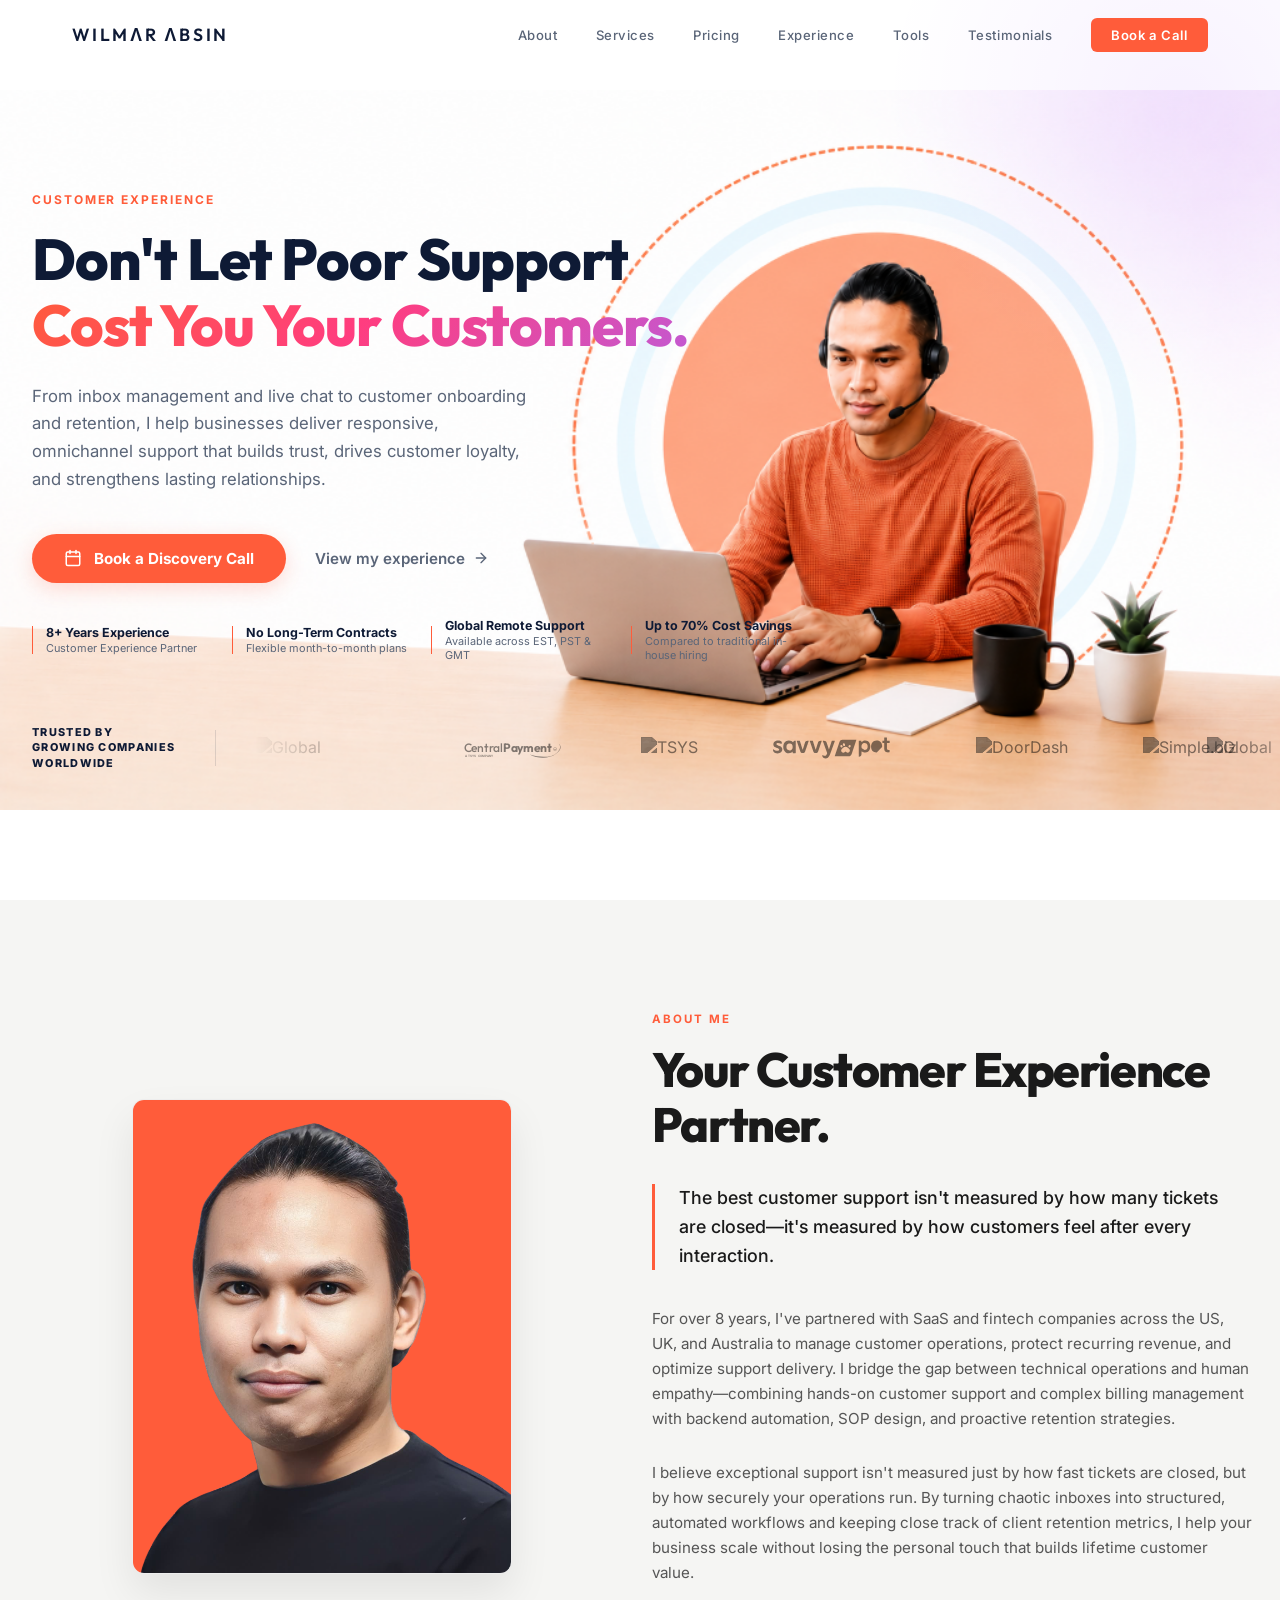
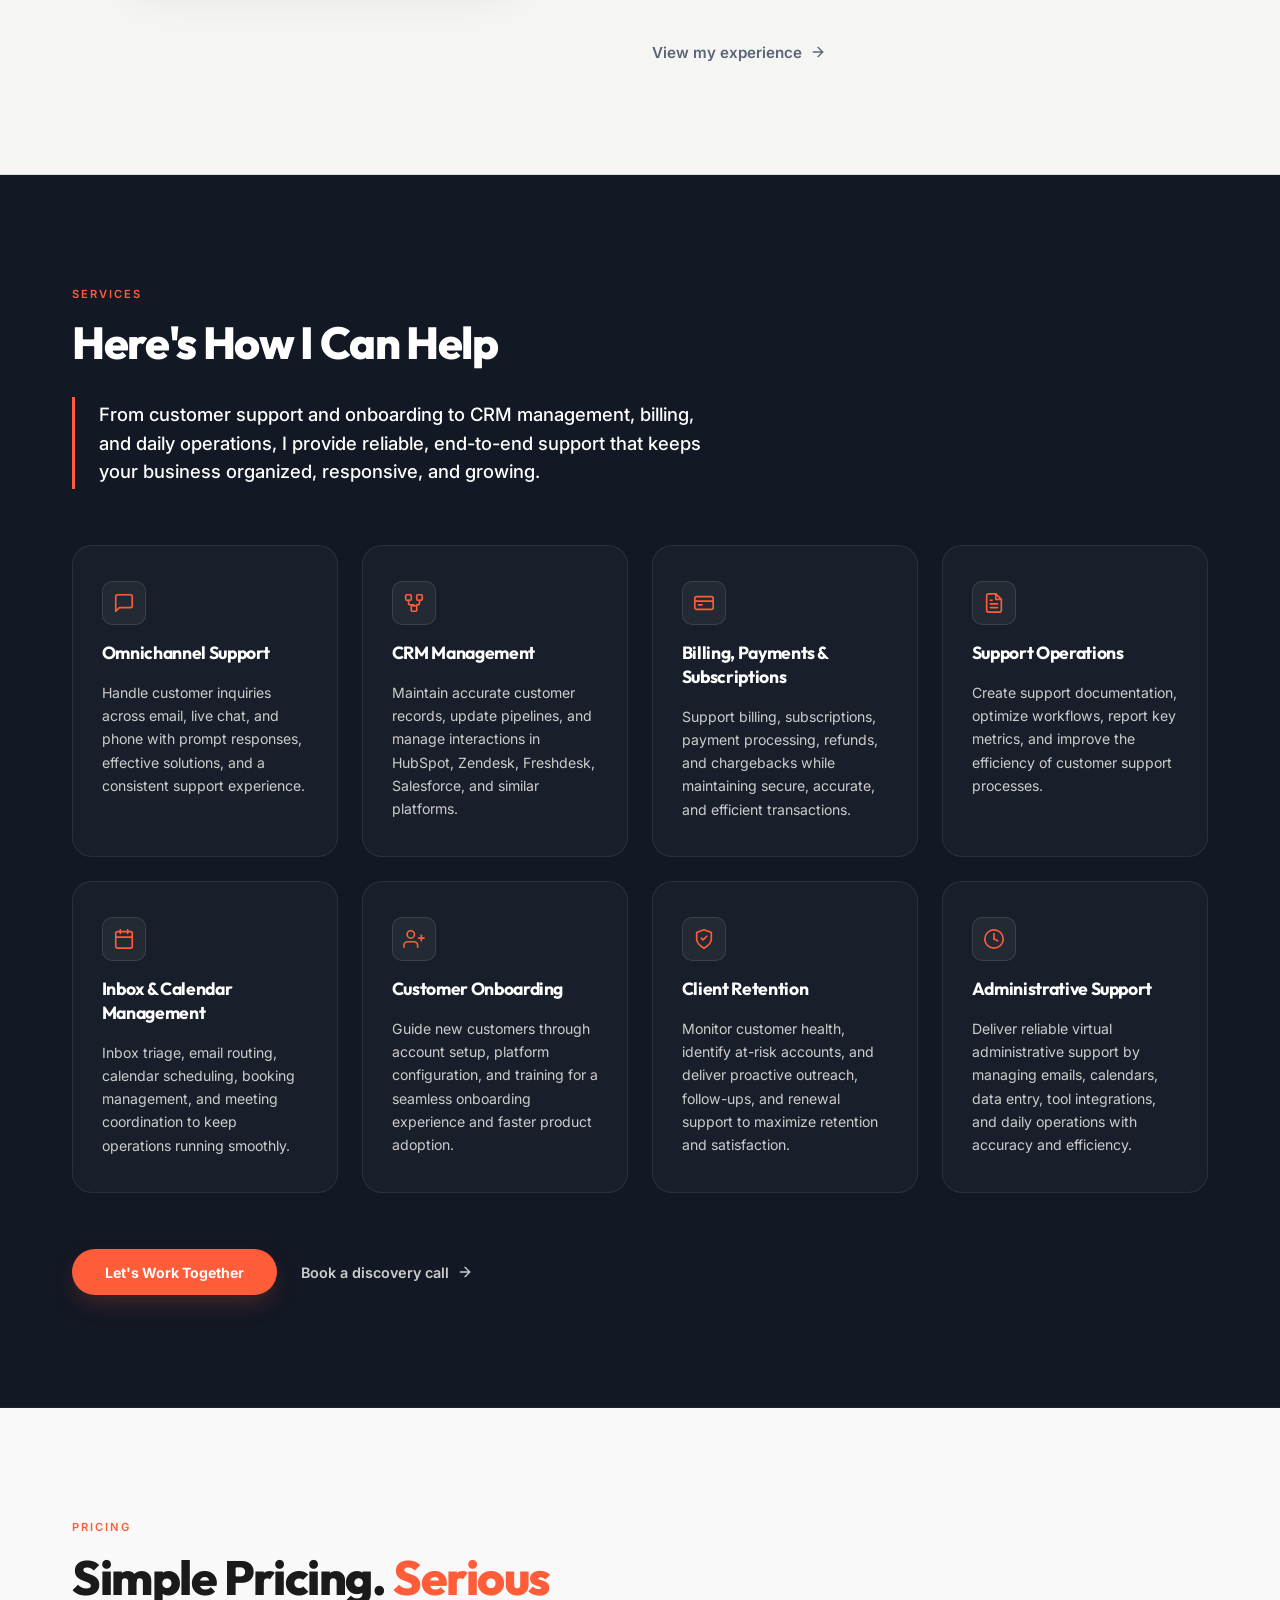
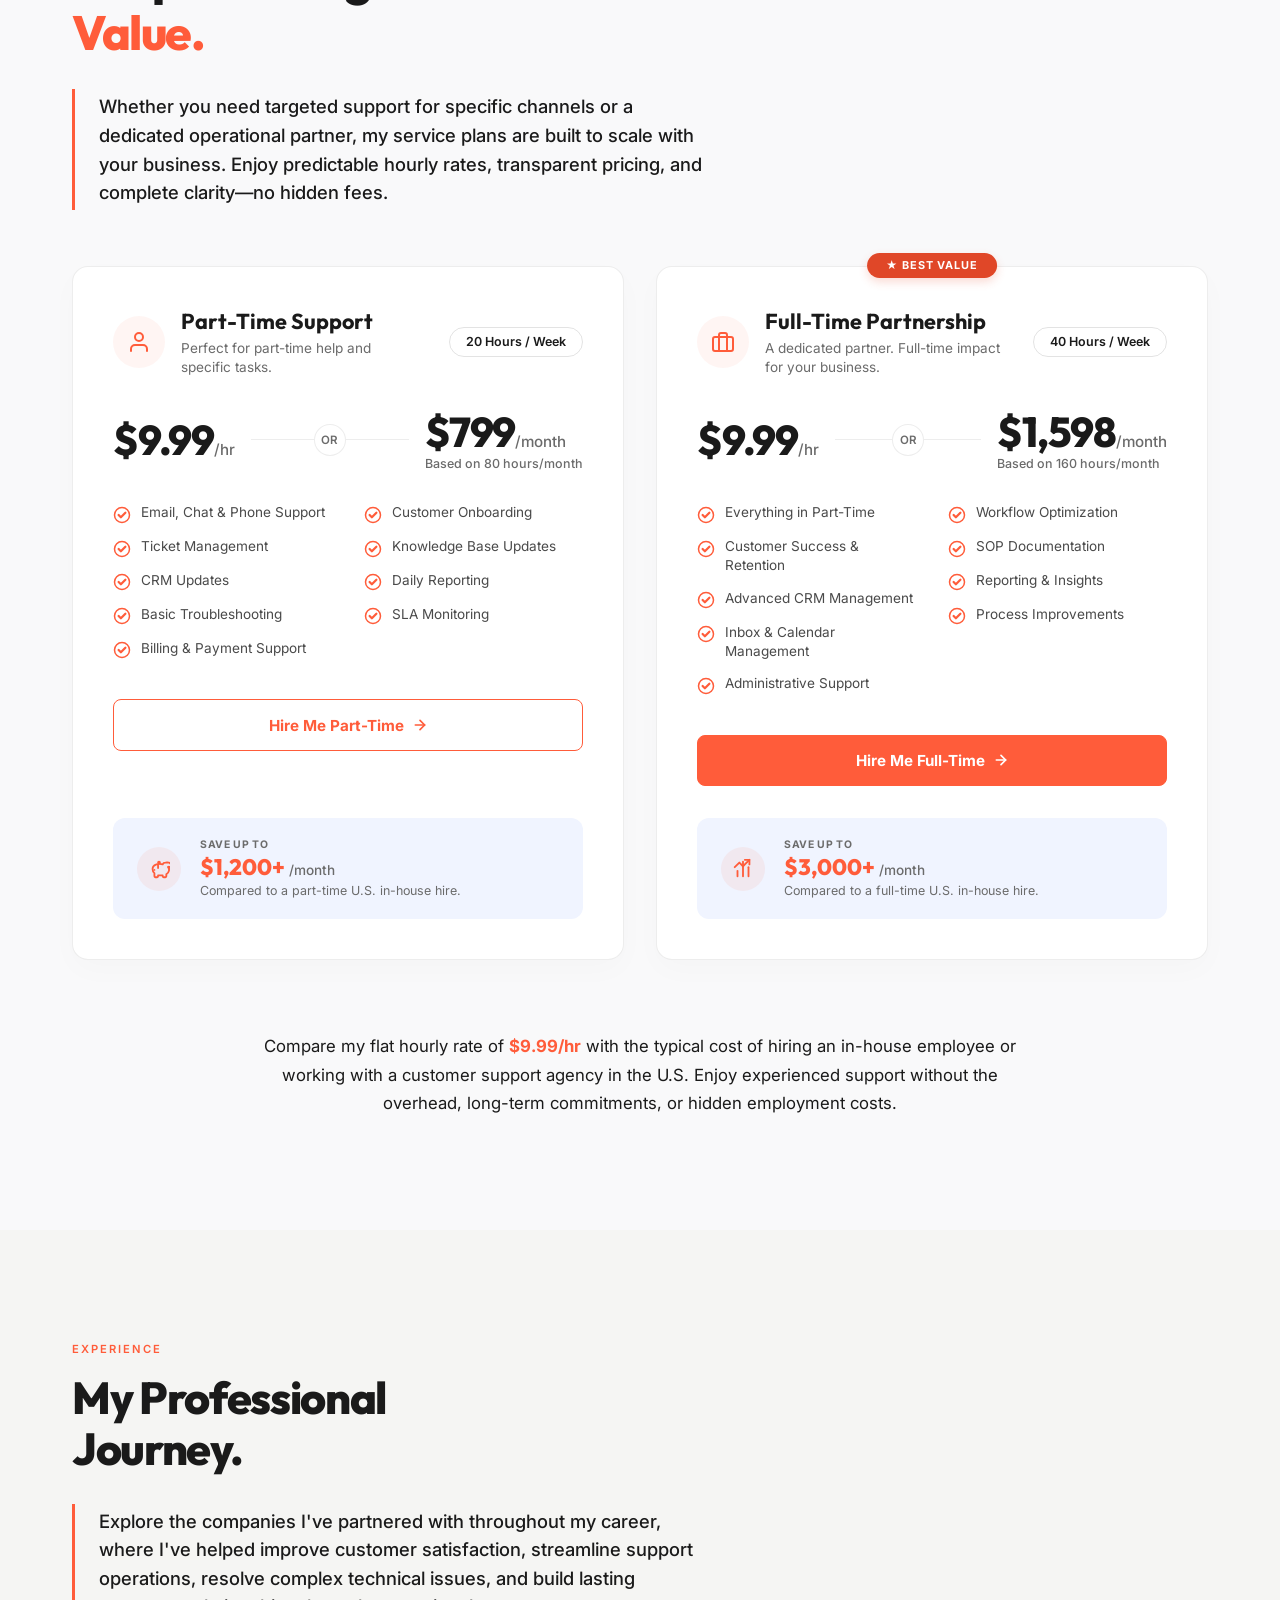
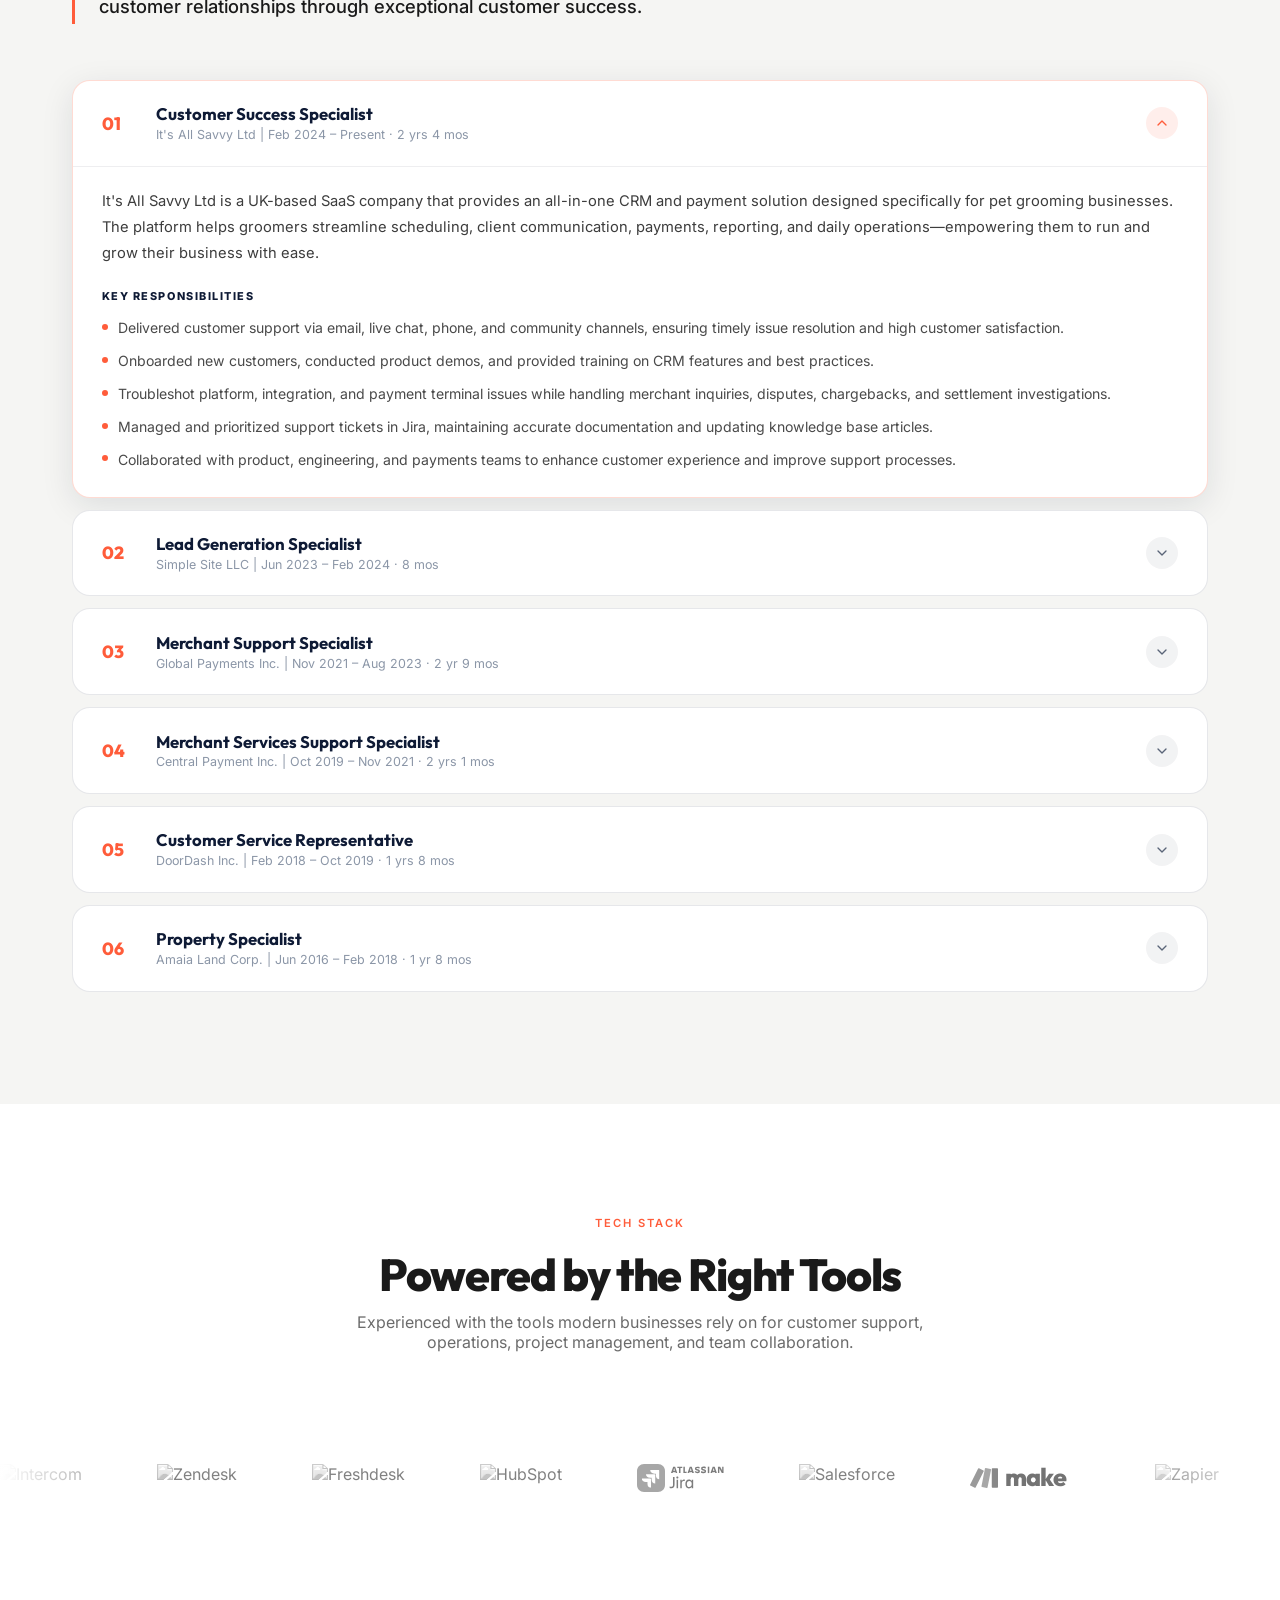
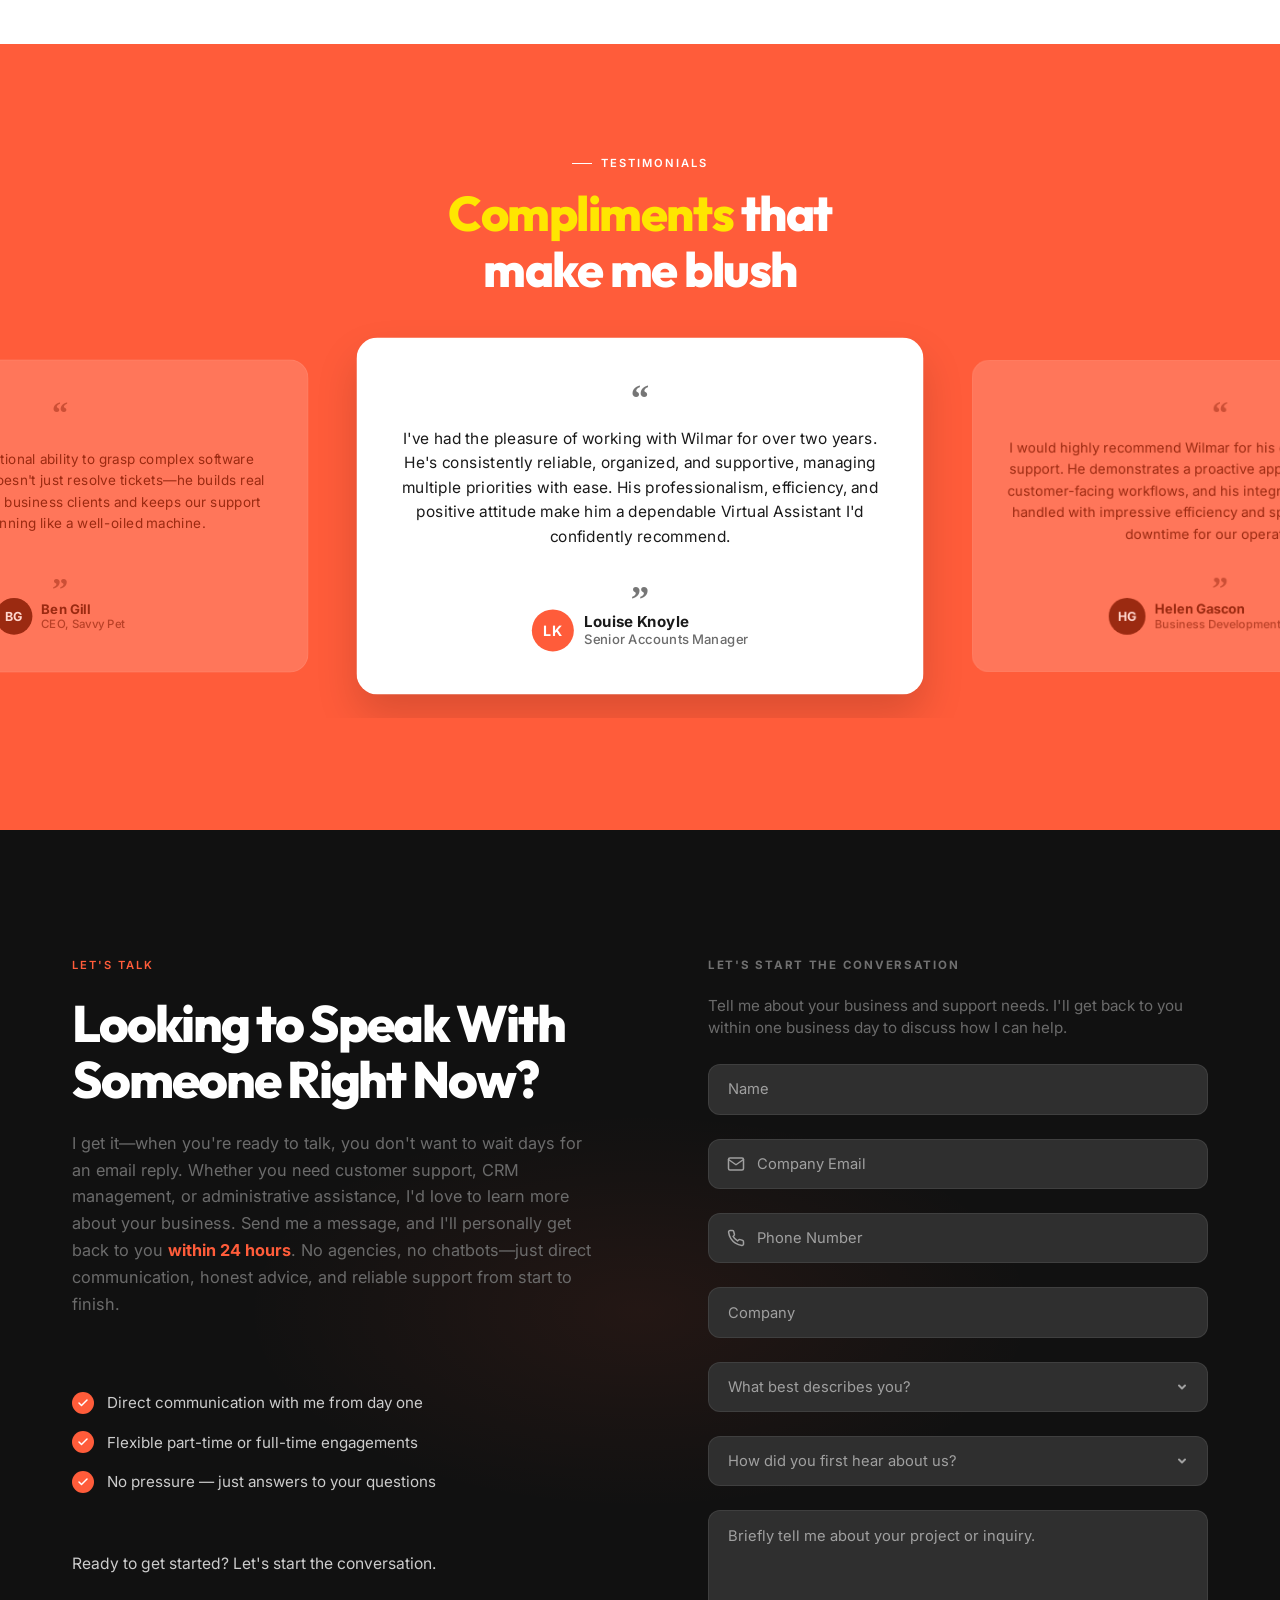
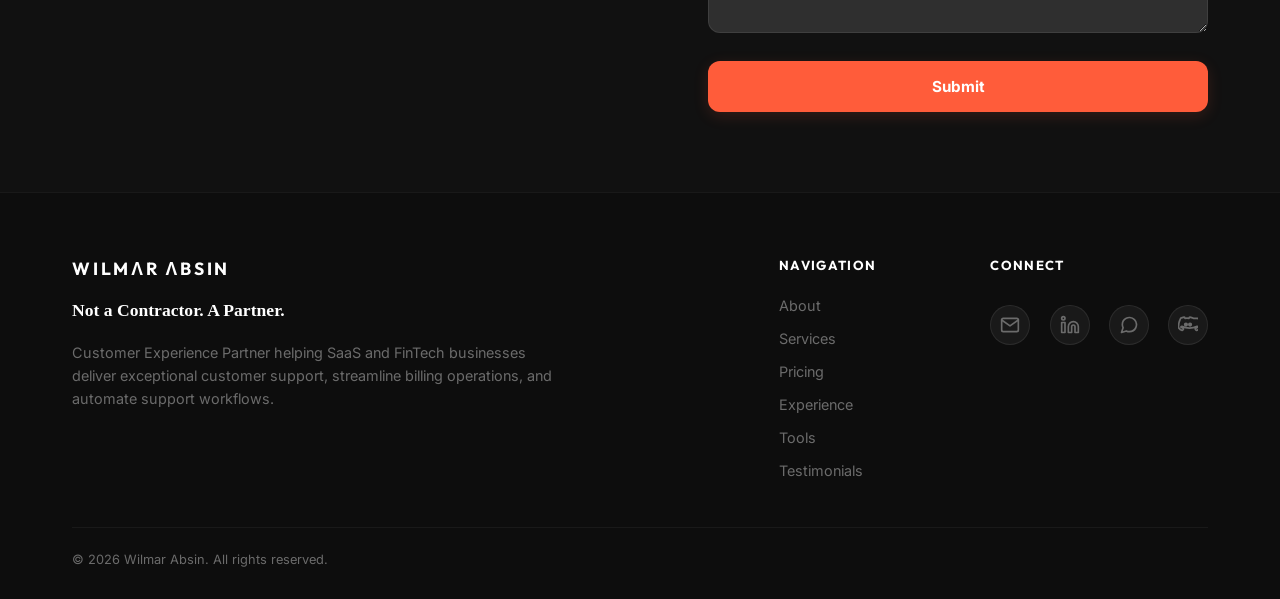
==== index.html @ 48dfe0e4 "Update Experience section layout, add Amaia Land Corp role, and refresh hero image" ====
<!DOCTYPE html>
<html lang="en">

<head>
    <meta charset="UTF-8" />
    <meta name="viewport" content="width=device-width, initial-scale=1.0" />
    <title>Wilmar &mdash; Customer Experience Partner &amp; Remote Operations Specialist</title>
    <meta name="description"
        content="Premium Customer Experience Partner for fast-growing SaaS platforms, fintech startups, and agencies. 8+ Years Remote Experience." />






    <!-- ============================================================
       GOOGLE FONTS
  ============================================================ -->
    <link rel="preconnect" href="https://fonts.googleapis.com" />
    <link rel="preconnect" href="https://fonts.gstatic.com" crossorigin />
    <link
        href="https://fonts.googleapis.com/css2?family=Inter:wght@300;400;500;600;700;800;900&amp;family=Outfit:wght@300;400;600;700;800&amp;display=swap"
        rel="stylesheet" />

    <style>
        /* ============================================================
       DESIGN TOKENS
    ============================================================ */
        :root {
            --charcoal: #1A1A1A;
            --charcoal-80: #2a2a2a;
            --charcoal-60: #3d3d3d;
            --mid-gray: #6b6b6b;
            --light-gray: #c4c4c4;
            --off-white: #f5f5f3;
            --white: #ffffff;
            --accent: #FF5C3A;
            --accent-dark: #e04728;
            --accent-secondary: #C259D3;
            --accent-gradient: linear-gradient(135deg, #FF5C3A 0%, #FF3D7F 50%, #C259D3 100%);
            --accent-glow: rgba(255, 92, 58, 0.15);
            --border: rgba(255, 255, 255, 0.08);
            --border-light: rgba(26, 26, 26, 0.12);
            --section-dark: #111111;
            --section-mid: #161616;
            --font-head: "Outfit", sans-serif;
            --font-body: "Inter", sans-serif;
            --ease-out: cubic-bezier(0.16, 1, 0.3, 1);
            --section-padding: 7rem 0;
        }

        /* ============================================================
       GLOBAL RESET
    ============================================================ */
        *,
        *::before,
        *::after {
            box-sizing: border-box;
            margin: 0;
            padding: 0;
        }

        html {
            scroll-behavior: smooth;
            font-size: 16px;
        }

        body {
            font-family: var(--font-body);
            background: var(--charcoal);
            color: var(--white);
            overflow-x: hidden;
            -webkit-font-smoothing: antialiased;
        }

        a {
            text-decoration: none;
            color: inherit;
        }

        /* ============================================================
       LAYOUT UTILITIES
    ============================================================ */
        .container {
            max-width: 1200px;
            margin: 0 auto;
            padding: 0 2rem;
        }

        .hero-container {
            max-width: 1400px;
        }

        .section-label {
            font-size: 0.7rem;
            font-weight: 600;
            letter-spacing: 0.18em;
            text-transform: uppercase;
            color: var(--accent);
            margin-bottom: 1rem;
        }

        .accent {
            color: var(--accent);
        }

        /* ============================================================
       SCROLL REVEAL ANIMATIONS
    ============================================================ */
        .reveal {
            opacity: 0;
            transform: translateY(32px);
            transition: opacity 0.72s var(--ease-out),
                transform 0.72s var(--ease-out);
        }

        .reveal.visible {
            opacity: 1;
            transform: translateY(0);
        }

        .reveal-delay-1 {
            transition-delay: 0.1s;
        }

        .reveal-delay-2 {
            transition-delay: 0.2s;
        }

        .reveal-delay-3 {
            transition-delay: 0.3s;
        }

        .reveal-delay-4 {
            transition-delay: 0.4s;
        }

        .reveal-delay-5 {
            transition-delay: 0.5s;
        }

        /* ============================================================
       NAVIGATION
    ============================================================ */
        nav {
            position: fixed;
            top: 0;
            left: 0;
            right: 0;
            z-index: 100;
            transition: background 0.3s ease, color 0.3s ease, box-shadow 0.3s ease;
            background: transparent;
            color: #0E1A35;
        }

        nav.scrolled {
            background: rgba(17, 17, 17, 0.95) !important;
            color: #FFFFFF !important;
            backdrop-filter: blur(20px);
            -webkit-backdrop-filter: blur(20px);
            box-shadow: 0 1px 0 rgba(255, 255, 255, 0.06);
        }

        .nav-inner {
            display: flex;
            align-items: center;
            justify-content: space-between;
            height: 68px;
        }

        .nav-logo {
            display: flex;
            align-items: center;
            gap: 0.6rem;
            font-family: var(--font-head);
            font-size: 1.1rem;
            font-weight: 600;
            letter-spacing: 0.16em;
            color: #0E1A35;
            text-transform: uppercase;
        }

        nav.scrolled .nav-logo {
            color: #FFFFFF !important;
        }

        .nav-logo .logo-icon {
            display: block;
            flex-shrink: 0;
            color: inherit;
        }

        .nav-links {
            display: flex;
            gap: 2.4rem;
            list-style: none;
        }

        .nav-links a {
            font-size: 0.82rem;
            font-weight: 500;
            letter-spacing: 0.04em;
            color: #5A6578;
            transition: color 0.2s ease;
        }

        .nav-links a:hover {
            color: #0E1A35;
        }

        nav.scrolled .nav-links a {
            color: var(--light-gray) !important;
        }

        nav.scrolled .nav-links a:hover {
            color: var(--white) !important;
        }

        .nav-cta {
            background: var(--accent) !important;
            color: var(--white) !important;
            padding: 0.55rem 1.3rem;
            border-radius: 6px;
            font-weight: 600 !important;
            transition: background 0.2s ease,
                transform 0.2s ease !important;
        }

        .nav-cta:hover {
            background: var(--accent-dark) !important;
            transform: translateY(-1px);
        }

        .nav-mobile-toggle {
            display: none;
        }

        /* ============================================================
           NEW HERO SECTION (B2B SAAS STYLE)
        ============================================================ */
        #hero {
            --hero-bg-start: #FFFFFF;
            --hero-bg-end: #F8FAFC;
            --hero-accent: #FF5C3A;
            --hero-accent-hover: #FF3D7F;
            --hero-navy: #0E1A35;
            --hero-grey: #5A6578;
            --hero-card-border: rgba(0, 0, 0, 0.04);
            --hero-card-shadow: 0 10px 30px rgba(0, 0, 0, 0.06);

            min-height: 100vh;
            /* hero-bg.png has natural white/empty space on the left
               and the subject on the right — position it so it fills
               the right half of the section */
            background:
                url('hero-bg.png') right center / contain no-repeat,
                #FFFFFF;
            color: var(--hero-navy);
            padding: 9rem 0 5rem;
            position: relative;
            overflow: hidden;
            display: flex;
            align-items: center;
        }

        #hero::before {
            content: "";
            position: absolute;
            width: 600px;
            height: 600px;
            border-radius: 50%;
            background: radial-gradient(circle, rgba(112, 0, 255, 0.05) 0%, transparent 70%);
            top: -200px;
            right: -200px;
            pointer-events: none;
        }

        .hero-grid {
            display: grid;
            /* Widen the text column so it sits clearly on the white
               left portion of the background image */
            grid-template-columns: 58% 42%;
            gap: 2rem;
            align-items: center;
            width: 100%;
        }

        .hero-left {
            display: flex;
            flex-direction: column;
            align-items: flex-start;
            z-index: 10;
        }

        .hero-eyebrow-rust {
            font-size: 0.75rem;
            font-weight: 700;
            letter-spacing: 0.16em;
            text-transform: uppercase;
            color: var(--hero-accent);
            margin-bottom: 1.2rem;
        }

        .hero-heading-navy {
            font-family: var(--font-head);
            font-size: clamp(2.4rem, 4.5vw, 4rem);
            font-weight: 800;
            line-height: 1.15;
            letter-spacing: -0.02em;
            color: var(--hero-navy);
            margin-bottom: 1.5rem;
        }

        .hero-heading-navy span {
            background: var(--accent-gradient);
            -webkit-background-clip: text;
            -webkit-text-fill-color: transparent;
        }

        .hero-sub-grey {
            font-family: var(--font-body);
            font-size: 1.05rem;
            line-height: 1.65;
            color: var(--hero-grey);
            max-width: 500px;
            margin-bottom: 2.5rem;
        }

        .btn-rust {
            display: inline-flex;
            align-items: center;
            gap: 0.75rem;
            background: var(--accent);
            color: #FFFFFF;
            font-family: var(--font-body);
            font-size: 0.95rem;
            font-weight: 700;
            padding: 0.95rem 2rem;
            border-radius: 100px;
            border: none;
            cursor: pointer;
            transition: background 0.25s ease, transform 0.25s ease, box-shadow 0.25s ease;
            box-shadow: 0 6px 20px rgba(255, 92, 58, 0.2);
            text-decoration: none;
        }

        .btn-rust:hover {
            background: var(--accent-dark);
            transform: translateY(-2px);
            box-shadow: 0 10px 25px rgba(255, 92, 58, 0.3);
        }

        .btn-rust svg {
            width: 18px;
            height: 18px;
            fill: none;
            stroke: currentColor;
            stroke-width: 2;
        }

        .btn-secondary-link {
            display: inline-flex;
            align-items: center;
            gap: 0.5rem;
            color: var(--hero-grey, #5A6578);
            font-family: var(--font-body);
            font-size: 0.95rem;
            font-weight: 600;
            transition: color 0.25s ease;
            text-decoration: none;
        }

        .btn-secondary-link:hover {
            color: var(--hero-accent, var(--accent));
        }

        .btn-secondary-link.about-cta {
            color: var(--light-gray);
        }

        .btn-secondary-link.about-cta:hover {
            color: var(--accent);
        }

        .btn-secondary-link .arrow-icon {
            width: 16px;
            height: 16px;
            fill: none;
            stroke: currentColor;
            stroke-width: 2;
            transition: transform 0.25s ease;
        }

        .btn-secondary-link:hover .arrow-icon {
            transform: translateX(4px);
        }

        .hero-actions {
            display: flex;
            align-items: center;
            gap: 1.8rem;
            flex-wrap: wrap;
        }

        .hero-right {
            position: relative;
            display: flex;
            align-items: center;
            justify-content: center;
            height: 500px;
            z-index: 5;
            width: 100%;
            /* Hide the composed circle column on desktop —
               the hero-bg.png background image shows the person */
            visibility: hidden;
            pointer-events: none;
        }

        /* Circle Composition (Inspiration Layout) */
        .hero-circle-composition {
            position: relative;
            width: 460px;
            height: 460px;
            margin: 0 auto;
        }

        .hero-cards-container {
            position: absolute;
            top: 0;
            left: 0;
            width: 100%;
            height: 100%;
            z-index: 10;
            pointer-events: none;
        }

        .hero-cards-container .floating-card {
            pointer-events: auto;
        }

        .hero-circle-frame {
            position: absolute;
            width: 340px;
            height: 340px;
            top: 60px;
            left: 60px;
            border-radius: 50%;
            overflow: hidden;
            border: 6px solid var(--white);
            box-shadow: 0 15px 35px rgba(14, 26, 53, 0.1);
            z-index: 5;
            background: #EBF3FE;
        }

        .hero-portrait-circle {
            width: 100%;
            height: 100%;
            object-fit: cover;
            position: relative;
            top: 15px;
        }

        .circle-bg {
            position: absolute;
            border-radius: 50%;
        }

        .circle-bg-1 {
            width: 380px;
            height: 380px;
            top: 40px;
            left: 40px;
            border: 15px solid rgba(0, 229, 255, 0.18);
            z-index: 2;
        }

        .circle-bg-2 {
            width: 420px;
            height: 420px;
            top: 20px;
            left: 20px;
            border: 4px dashed rgba(255, 193, 7, 0.3);
            z-index: 1;
        }

        /* Restored Floating Cards (Spacious Positioning around Circle) */
        .floating-card {
            position: absolute;
            background: #FFFFFF;
            border: 1px solid rgba(0, 0, 0, 0.06);
            border-radius: 12px;
            padding: 0.85rem 1.1rem;
            display: flex;
            align-items: flex-start;
            gap: 0.85rem;
            box-shadow: 0 10px 25px rgba(14, 26, 53, 0.05);
            z-index: 10;
            width: 260px;
            transition: transform 0.3s ease, box-shadow 0.3s ease;
        }

        .floating-card:hover {
            transform: translateY(-4px);
            box-shadow: 0 15px 35px rgba(14, 26, 53, 0.1);
        }

        .fc-icon {
            display: flex;
            align-items: center;
            justify-content: center;
            flex-shrink: 0;
            margin-top: 0.15rem;
        }

        .fc-content {
            display: flex;
            flex-direction: column;
            gap: 0.2rem;
        }

        .fc-title {
            font-family: var(--font-head);
            font-size: 0.82rem;
            font-weight: 700;
            color: #0E1A35;
            line-height: 1.2;
            text-align: left;
        }

        .fc-desc {
            font-family: var(--font-body);
            font-size: 0.7rem;
            font-weight: 500;
            color: #5A6578;
            line-height: 1.35;
            text-align: left;
        }

        .fc-top-right {
            top: 150px;
            right: -203px;
            left: auto;
        }

        .fc-middle-right {
            top: 276px;
            right: -197px;
            left: auto;
        }

        .fc-upper-left {
            top: 43px;
            right: -135px;
            left: auto;
        }

        .fc-middle-left {
            top: 258px;
            left: -3px;
            right: auto;
        }

        .fc-lower-right {
            top: 376px;
            right: -120px;
            left: auto;
        }

        .connecting-paths {
            position: absolute;
            top: 0;
            left: 0;
            width: 100%;
            height: 100%;
            z-index: 2;
            pointer-events: none;
        }



        .hero-trust-bar {
            width: 100%;
            margin-top: 3.5rem;
            display: grid;
            grid-template-columns: repeat(4, 1fr);
            gap: 2rem;
            z-index: 10;
            position: relative;
            background: #FFFFFF;
            border: 1px solid rgba(0, 0, 0, 0.06);
            border-radius: 16px;
            padding: 2rem;
            box-shadow: 0 10px 25px rgba(14, 26, 53, 0.05);
        }

        .trust-bar-card {
            display: flex;
            gap: 1rem;
            align-items: start;
        }

        .trust-bar-icon {
            display: flex;
            align-items: center;
            justify-content: center;
            color: var(--accent);
            /* Orange outline icons */
            flex-shrink: 0;
            background: rgba(255, 92, 58, 0.08);
            /* Soft orange background */
            width: 44px;
            height: 44px;
            border-radius: 50%;
            /* Circle shape */
        }

        /* Desktop Dividers */
        @media (min-width: 901px) {
            .trust-bar-card:not(:last-child) {
                border-right: 1px solid rgba(14, 26, 53, 0.08);
                padding-right: 1.5rem;
            }
        }

        .trust-bar-icon svg {
            width: 20px;
            height: 20px;
        }

        .trust-bar-content {
            display: flex;
            flex-direction: column;
            gap: 0.25rem;
        }

        .trust-bar-title {
            font-family: var(--font-body);
            font-size: 0.88rem;
            font-weight: 700;
            color: var(--hero-navy);
        }

        .trust-bar-desc {
            font-family: var(--font-body);
            font-size: 0.76rem;
            line-height: 1.4;
            color: var(--hero-grey);
        }

        /* Responsive Overrides */
        @media (max-width: 1100px) {
            #hero {
                /* Remove duplicate background image since the portrait circle composition is displayed */
                background: #FFFFFF;
            }

            .hero-grid {
                grid-template-columns: 1fr;
                gap: 4rem;
            }

            .hero-left {
                align-items: center;
                text-align: center;
            }

            .hero-sub-grey {
                max-width: 600px;
            }

            .hero-right {
                /* Restore visibility on mobile so the circle
                   composition still appears when bg image is stacked */
                visibility: visible;
                pointer-events: auto;
                height: 480px;
                max-width: 600px;
                margin: 0 auto;
            }
        }

        @media (max-width: 900px) {
            #hero {
                padding-top: 7rem;
                background: #FFFFFF;
            }

            .hero-right {
                height: auto;
                flex-direction: column;
                gap: 2rem;
            }

            .hero-circle-composition {
                width: 320px;
                height: 320px;
                margin: 0 auto;
            }

            .hero-circle-frame {
                width: 240px;
                height: 240px;
                top: 40px;
                left: 40px;
            }

            .circle-bg-1 {
                width: 260px;
                height: 260px;
                top: 30px;
                left: 30px;
            }

            .circle-bg-2 {
                width: 290px;
                height: 290px;
                top: 15px;
                left: 15px;
            }

            .hero-cards-container {
                position: static !important;
                display: grid !important;
                grid-template-columns: repeat(2, 1fr) !important;
                gap: 1.25rem !important;
                width: 100% !important;
                max-width: 640px !important;
                margin: 2.5rem auto 0 !important;
                pointer-events: auto !important;
            }

            .connecting-paths {
                display: none;
            }

            .floating-card {
                position: static !important;
                width: 100% !important;
                max-width: 100% !important;
                margin: 0 !important;
                transform: none !important;
                box-shadow: 0 4px 15px rgba(14, 26, 53, 0.04) !important;
            }

            .hero-trust-bar {
                grid-template-columns: repeat(2, 1fr);
                gap: 2rem;
                padding: 1.8rem;
            }
        }

        @media (max-width: 600px) {
            .hero-heading-navy {
                font-size: 2.2rem;
            }

            .hero-cards-container {
                grid-template-columns: 1fr !important;
                gap: 1rem !important;
            }

            .hero-trust-bar {
                grid-template-columns: 1fr;
                gap: 1.5rem;
                padding: 1.5rem;
            }

            .modal-container {
                padding: 1.75rem 1.25rem !important;
            }
        }

        /* ============================================================
           ABOUT ME SECTION (dark section)
        ============================================================ */
        #about {
            background: var(--off-white);
            color: var(--charcoal);
            padding: var(--section-padding);
            position: relative;
            overflow: hidden;
            border-bottom: 1px solid var(--border-light);
        }

        .about-grid {
            display: grid;
            grid-template-columns: 44% 56%;
            column-gap: 5rem;
            row-gap: 3.5rem;
            align-items: flex-start;
        }

        .about-left {
            grid-column: 1;
            grid-row: 1;
            display: flex;
            justify-content: center;
            align-items: center;
            position: relative;
            z-index: 5;
            align-self: center;
        }



        /* Ambient Glow behind portrait */
        .about-image-glow {
            position: absolute;
            width: 450px;
            height: 450px;
            background: radial-gradient(circle, rgba(255, 92, 58, 0.08) 0%, transparent 70%);
            border-radius: 50%;
            top: 50%;
            left: 50%;
            transform: translate(-50%, -50%);
            z-index: 1;
            pointer-events: none;
            filter: blur(40px);
        }

        .about-image-frame {
            position: relative;
            width: 100%;
            max-width: 380px;
            aspect-ratio: 4 / 5;
            border-radius: 12px;
            border: 1px solid rgba(26, 26, 26, 0.08);
            background: var(--white);
            overflow: hidden;
            box-shadow: 0 20px 40px rgba(0, 0, 0, 0.08);
            z-index: 2;
        }

        .about-portrait {
            width: 100%;
            height: 100%;
            object-fit: cover;
            position: relative;
            z-index: 3;
        }



        .about-right {
            grid-column: 2;
            grid-row: 1;
            display: flex;
            flex-direction: column;
            align-items: flex-start;
            z-index: 2;
        }

        .about-eyebrow {
            font-size: 0.72rem;
            font-weight: 700;
            letter-spacing: 0.18em;
            text-transform: uppercase;
            color: var(--accent);
            margin-bottom: 1rem;
            opacity: 1;
        }

        .about-headline {
            font-family: var(--font-head);
            font-size: clamp(2.2rem, 3.8vw, 3rem);
            font-weight: 800;
            color: var(--charcoal);
            letter-spacing: -0.03em;
            line-height: 1.15;
            margin-bottom: 2rem;
        }

        /* Blockquote Callout Style */
        .about-quote {
            border-left: 3px solid var(--accent);
            padding-left: 1.5rem;
            margin-bottom: 2.2rem;
            max-width: 580px;
        }

        .about-quote p {
            font-family: var(--font-body);
            font-size: 1.12rem;
            line-height: 1.6;
            font-weight: 500;
            color: var(--charcoal);
            text-align: left;
        }

        .about-bio {
            display: flex;
            flex-direction: column;
            gap: 1.8rem;
            margin-bottom: 0;
            max-width: 600px;
        }

        .about-intro,
        .about-outro {
            font-family: var(--font-body);
            font-size: 0.95rem;
            line-height: 1.65;
            color: #555555;
            text-align: left;
        }

        .about-trust-bar {
            width: 100%;
            margin-top: 4rem;
            display: grid;
            grid-template-columns: repeat(4, 1fr);
            gap: 2rem;
            z-index: 10;
            position: relative;
            background: var(--white);
            border: 1px solid rgba(26, 26, 26, 0.08);
            border-radius: 16px;
            padding: 2.2rem 2rem;
            box-shadow: 0 12px 32px rgba(14, 26, 53, 0.02);
        }

        .about-trust-card {
            display: flex;
            gap: 1.1rem;
            align-items: start;
        }

        .about-trust-icon {
            display: flex;
            align-items: center;
            justify-content: center;
            color: var(--accent);
            flex-shrink: 0;
            background: rgba(255, 92, 58, 0.08);
            width: 44px;
            height: 44px;
            border-radius: 50%;
        }

        .about-trust-icon svg {
            width: 20px;
            height: 20px;
        }

        .about-trust-content {
            display: flex;
            flex-direction: column;
            gap: 0.25rem;
        }

        .about-trust-title {
            font-family: var(--font-body);
            font-size: 0.88rem;
            font-weight: 700;
            color: var(--charcoal);
        }

        .about-trust-desc {
            font-family: var(--font-body);
            font-size: 0.76rem;
            line-height: 1.4;
            color: var(--mid-gray);
        }

        /* Desktop Dividers */
        @media (min-width: 901px) {
            .about-trust-card:not(:last-child) {
                border-right: 1px solid rgba(26, 26, 26, 0.08);
                padding-right: 1.5rem;
            }
        }

        @media (max-width: 900px) {
            .about-trust-bar {
                grid-template-columns: repeat(2, 1fr);
                gap: 2rem;
                padding: 1.8rem;
            }
        }

        @media (max-width: 600px) {
            .about-trust-bar {
                grid-template-columns: 1fr;
                gap: 1.5rem;
                padding: 1.5rem;
            }
        }

        /* Responsive Overrides */
        @media (max-width: 1024px) {
            .about-grid {
                display: flex;
                flex-direction: column;
                gap: 2.5rem;
            }

            .about-left {
                order: 1;
                margin: 0 auto;
            }

            .about-right {
                order: 2;
                align-items: center;
                text-align: center;
            }

            .about-quote {
                margin: 0 auto 2.2rem auto;
            }
        }

        /* ============================================================
        CORE SERVICES (dark section)
     ============================================================ */
        #services {
            background: #121824;
            color: #FFFFFF;
            padding: var(--section-padding);
            position: relative;
            overflow: hidden;
            border-bottom: 1px solid rgba(255, 255, 255, 0.05);
        }

        .services-head {
            font-family: var(--font-head);
            font-size: clamp(2rem, 3.5vw, 3rem);
            font-weight: 800;
            letter-spacing: -0.03em;
            max-width: 560px;
            line-height: 1.15;
            margin-bottom: 0.8rem;
            color: #FFFFFF;
        }

        .services-sub {
            color: #CCCCCC;
            font-size: 1rem;
            line-height: 1.7;
            max-width: 500px;
            margin-bottom: 3.5rem;
        }

        .services-quote {
            border-left: 3px solid var(--accent);
            padding: 0.2rem 0 0.2rem 1.5rem;
            margin-top: 1.8rem;
            margin-bottom: 3.5rem;
            max-width: 640px;
        }

        .services-quote p {
            font-family: var(--font-body);
            font-size: 1.15rem;
            line-height: 1.55;
            font-weight: 500;
            color: var(--white);
        }

        .services-grid {
            display: grid;
            grid-template-columns: repeat(4, 1fr);
            gap: 1.5rem;
            margin-top: 3.5rem;
        }

        .service-card {
            background: rgba(255, 255, 255, 0.03);
            border: 1px solid rgba(255, 255, 255, 0.08);
            border-radius: 20px;
            padding: 2.2rem 1.8rem;
            display: flex;
            flex-direction: column;
            gap: 1rem;
            transition: background 0.4s ease, color 0.4s ease, transform 0.4s ease, box-shadow 0.4s ease, border-color 0.4s ease;
            position: relative;
            overflow: hidden;
            color: #FFFFFF;
        }

        .service-card:hover {
            background: #FFFFFF;
            color: #121824;
            transform: translateY(-5px);
            box-shadow: 0 20px 45px rgba(0, 0, 0, 0.25);
            border-color: #FFFFFF;
        }

        .service-icon {
            width: 44px;
            height: 44px;
            border-radius: 10px;
            background: rgba(255, 255, 255, 0.05);
            border: 1px solid rgba(255, 255, 255, 0.1);
            display: flex;
            align-items: center;
            justify-content: center;
            color: var(--accent);
            transition: background 0.4s ease, border-color 0.4s ease, color 0.4s ease;
        }

        .service-card:hover .service-icon {
            background: rgba(255, 92, 58, 0.08);
            border-color: rgba(255, 92, 58, 0.2);
            color: var(--accent);
        }

        .service-title {
            font-family: var(--font-head);
            font-size: 1.1rem;
            font-weight: 700;
            letter-spacing: -0.02em;
            line-height: 1.35;
            color: inherit;
        }

        .service-desc {
            font-size: 0.88rem;
            color: #CCCCCC;
            line-height: 1.65;
            transition: color 0.4s ease;
        }

        .service-card:hover .service-desc {
            color: #5A6578;
        }

        .service-tags {
            display: flex;
            flex-wrap: wrap;
            gap: 0.4rem;
            margin-top: auto;
        }

        .service-tag {
            font-size: 0.68rem;
            font-weight: 600;
            letter-spacing: 0.02em;
            color: #FFFFFF;
            background: rgba(255, 255, 255, 0.06);
            border: 1px solid rgba(255, 255, 255, 0.12);
            border-radius: 4px;
            padding: 0.2rem 0.5rem;
            transition: color 0.4s ease, background 0.4s ease, border-color 0.4s ease;
        }

        .service-card:hover .service-tag {
            color: var(--accent);
            background: rgba(255, 92, 58, 0.06);
            border-color: rgba(255, 92, 58, 0.15);
        }

        .services-cta {
            display: flex;
            align-items: center;
            gap: 1.5rem;
            margin-top: 3.5rem;
            flex-wrap: wrap;
        }

        .services-btn-primary {
            display: inline-flex;
            align-items: center;
            justify-content: center;
            background: var(--accent);
            color: #FFFFFF;
            font-family: var(--font-body);
            font-size: 0.88rem;
            font-weight: 700;
            padding: 0.85rem 2rem;
            border-radius: 100px;
            box-shadow: 0 10px 25px -5px rgba(255, 92, 58, 0.25);
            transition: transform 0.3s ease, background 0.3s ease, box-shadow 0.3s ease;
            text-decoration: none;
            border: 1px solid transparent;
        }

        .services-btn-primary:hover {
            transform: translateY(-2px);
            box-shadow: 0 12px 30px -5px rgba(255, 92, 58, 0.35);
            background: var(--accent-dark);
        }

        .services-btn-secondary {
            display: inline-flex;
            align-items: center;
            gap: 0.5rem;
            color: #CCCCCC;
            font-family: var(--font-body);
            font-size: 0.9rem;
            font-weight: 600;
            transition: color 0.3s ease;
            text-decoration: none;
        }

        .services-btn-secondary:hover {
            color: var(--accent);
        }

        .services-btn-secondary .arrow-icon {
            width: 16px;
            height: 16px;
            transition: transform 0.3s ease;
        }

        .services-btn-secondary:hover .arrow-icon {
            transform: translateX(4px);
        }

        @media (max-width: 1200px) {
            .services-grid {
                grid-template-columns: repeat(2, 1fr);
            }
        }

        @media (max-width: 768px) {
            .services-grid {
                grid-template-columns: 1fr;
            }
        }

        /* ============================================================
       TOOL STACK  (light section)
    ============================================================ */
        #tools {
            background: var(--white);
            color: var(--charcoal);
            padding: var(--section-padding);
            overflow: hidden;
        }

        .tools-head {
            font-family: var(--font-head);
            font-size: clamp(2rem, 3.5vw, 3rem);
            font-weight: 800;
            letter-spacing: -0.03em;
            margin-bottom: 0.6rem;
            color: var(--charcoal);
            text-align: center;
        }

        .tools-sub {
            color: var(--mid-gray);
            font-size: 1rem;
            margin-bottom: 4.5rem;
            text-align: center;
            max-width: 600px;
            margin-left: auto;
            margin-right: auto;
        }

        /* Carousel Container */
        .logo-carousel-container {
            position: relative;
            width: 100%;
            overflow: hidden;
            padding: 2.5rem 0;
            display: flex;
            align-items: center;
        }

        /* Edge Fade Mask */
        .logo-carousel-container::before,
        .logo-carousel-container::after {
            content: "";
            position: absolute;
            top: 0;
            bottom: 0;
            width: 150px;
            z-index: 2;
            pointer-events: none;
        }

        .logo-carousel-container::before {
            left: 0;
            background: linear-gradient(to right, rgba(255, 255, 255, 1) 0%, rgba(255, 255, 255, 0) 100%);
        }

        .logo-carousel-container::after {
            right: 0;
            background: linear-gradient(to left, rgba(255, 255, 255, 1) 0%, rgba(255, 255, 255, 0) 100%);
        }

        /* Track & Slide Layout */
        .logo-carousel-track {
            display: flex;
            width: max-content;
            animation: logo-scroll 35s linear infinite;
        }

        /* Pause on Hover */
        .logo-carousel-track:hover {
            animation-play-state: paused;
        }

        .logo-carousel-slide {
            display: flex;
            align-items: center;
            gap: 75px;
            /* Spacing between logos */
            padding-right: 75px;
        }

        /* Grayscale and Hover Transition */
        .logo-carousel-item {
            height: 28px;
            /* Consistent visual height */
            display: flex;
            align-items: center;
            justify-content: center;
            flex-shrink: 0;
        }

        .logo-carousel-item img,
        .logo-carousel-item svg {
            height: 100%;
            width: auto;
            max-width: 120px;
            object-fit: contain;
            filter: grayscale(100%) opacity(0.55);
            transition: filter 300ms ease, transform 300ms ease;
        }

        .logo-carousel-item img:hover,
        .logo-carousel-item svg:hover {
            filter: grayscale(0%) opacity(1);
            transform: scale(1.05);
            cursor: pointer;
        }

        /* Carousel Scrolling Animation */
        @keyframes logo-scroll {
            0% {
                transform: translateX(0);
            }

            100% {
                transform: translateX(-50%);
            }
        }

        /* ============================================================
       PRICING  (dark section)
    ============================================================ */
        #pricing {
            background: #F9F9FA;
            padding: var(--section-padding);
            color: var(--charcoal);
        }

        .pricing-head {
            font-family: var(--font-head);
            font-size: clamp(2.2rem, 3.8vw, 3rem);
            font-weight: 800;
            letter-spacing: -0.03em;
            max-width: 600px;
            line-height: 1.15;
            margin: 0 0 1rem 0;
            text-align: left;
            color: var(--charcoal);
        }

        .pricing-quote {
            border-left: 3px solid var(--accent);
            padding: 0.2rem 0 0.2rem 1.5rem;
            margin-top: 1.8rem;
            margin-bottom: 3.5rem;
            max-width: 640px;
            text-align: left;
        }

        .pricing-quote p {
            font-family: var(--font-body);
            font-size: 1.15rem;
            line-height: 1.55;
            font-weight: 500;
            color: var(--charcoal);
        }

        .pricing-grid {
            display: grid;
            grid-template-columns: 1fr 1fr;
            gap: 2rem;
            margin-bottom: 4rem;
        }

        .pricing-card {
            background: var(--white);
            border: 1px solid rgba(26, 26, 26, 0.08);
            border-radius: 16px;
            padding: 2.5rem;
            position: relative;
            display: flex;
            flex-direction: column;
            gap: 2rem;
            box-shadow: 0 10px 30px rgba(0, 0, 0, 0.02);
            transition: transform 0.3s ease, box-shadow 0.3s ease;
            text-align: left;
        }

        .pricing-card:hover {
            transform: translateY(-4px);
            box-shadow: 0 15px 35px rgba(26, 26, 26, 0.06);
        }

        .pricing-card-header {
            display: flex;
            align-items: center;
            gap: 1rem;
            position: relative;
        }

        .pricing-icon-wrapper {
            width: 52px;
            height: 52px;
            border-radius: 50%;
            background: rgba(255, 92, 58, 0.06);
            display: flex;
            align-items: center;
            justify-content: center;
            color: var(--accent);
            flex-shrink: 0;
        }

        .pricing-icon-wrapper svg {
            width: 24px;
            height: 24px;
        }

        .pricing-header-text {
            display: flex;
            flex-direction: column;
            gap: 0.25rem;
            padding-right: 1rem;
        }

        .pricing-card-title {
            font-family: var(--font-head);
            font-size: 1.35rem;
            font-weight: 700;
            color: var(--charcoal);
        }

        .pricing-card-desc {
            font-family: var(--font-body);
            font-size: 0.85rem;
            color: var(--mid-gray);
            line-height: 1.4;
        }

        .pricing-hours-badge {
            margin-left: auto;
            font-size: 0.78rem;
            font-weight: 600;
            color: var(--charcoal);
            border: 1px solid rgba(26, 26, 26, 0.12);
            border-radius: 100px;
            padding: 0.4rem 1rem;
            white-space: nowrap;
        }

        .pricing-badge-top {
            position: absolute;
            top: -14px;
            left: 50%;
            transform: translateX(-50%);
            background: var(--accent-dark);
            color: var(--white);
            font-size: 0.68rem;
            font-weight: 700;
            letter-spacing: 0.08em;
            padding: 0.35rem 1.2rem;
            border-radius: 100px;
            box-shadow: 0 4px 10px rgba(232, 77, 47, 0.2);
            white-space: nowrap;
        }

        .price-split-container {
            display: flex;
            align-items: center;
            justify-content: space-between;
            gap: 1rem;
            position: relative;
        }

        .price-split-item {
            display: flex;
            flex-direction: column;
            gap: 0.1rem;
        }

        .price-split-val {
            font-family: var(--font-head);
            font-size: 2.6rem;
            font-weight: 800;
            color: var(--charcoal);
            letter-spacing: -0.03em;
            line-height: 1.1;
        }

        .price-split-val span {
            font-family: var(--font-body);
            font-size: 0.95rem;
            font-weight: 500;
            color: var(--mid-gray);
            letter-spacing: normal;
        }

        .price-split-sub {
            font-family: var(--font-body);
            font-size: 0.78rem;
            color: var(--mid-gray);
            font-weight: 500;
        }

        .price-split-divider {
            flex-grow: 1;
            display: flex;
            align-items: center;
            justify-content: center;
            position: relative;
            height: 40px;
        }

        .price-split-divider::before {
            content: "";
            position: absolute;
            left: 0;
            right: 0;
            height: 1px;
            background: rgba(26, 26, 26, 0.08);
            z-index: 1;
        }

        .price-split-or {
            width: 32px;
            height: 32px;
            border-radius: 50%;
            background: var(--white);
            border: 1px solid rgba(26, 26, 26, 0.08);
            font-family: var(--font-body);
            font-size: 0.72rem;
            font-weight: 600;
            color: var(--mid-gray);
            display: flex;
            align-items: center;
            justify-content: center;
            position: relative;
            z-index: 2;
        }

        .pricing-features-grid {
            display: grid;
            grid-template-columns: 1fr 1fr;
            column-gap: 2rem;
            row-gap: 0.85rem;
            list-style: none;
            padding: 0;
            margin: 0;
        }

        .pricing-features-grid li {
            display: flex;
            align-items: flex-start;
            gap: 0.6rem;
            font-family: var(--font-body);
            font-size: 0.85rem;
            color: #4A4A4A;
            line-height: 1.4;
        }

        .pricing-features-grid li svg {
            flex-shrink: 0;
            margin-top: 0.15rem;
        }

        .pricing-cta {
            margin-top: 0.5rem;
        }

        .pricing-cta-btn {
            display: flex;
            align-items: center;
            justify-content: center;
            gap: 0.5rem;
            width: 100%;
            padding: 0.95rem;
            border-radius: 8px;
            font-family: var(--font-body);
            font-size: 0.95rem;
            font-weight: 700;
            cursor: pointer;
            transition: all 0.25s ease;
            text-decoration: none;
        }

        .pricing-cta-btn.outline {
            background: transparent;
            border: 1.5px solid var(--accent);
            color: var(--accent);
        }

        .pricing-cta-btn.outline:hover {
            background: rgba(255, 92, 58, 0.04);
            transform: translateY(-1px);
        }

        .pricing-cta-btn.solid {
            background: var(--accent);
            border: 1.5px solid var(--accent);
            color: var(--white);
        }

        .pricing-cta-btn.solid:hover {
            background: var(--accent-dark);
            border-color: var(--accent-dark);
            transform: translateY(-2px);
            box-shadow: 0 6px 20px rgba(255, 92, 58, 0.25);
        }

        .pricing-cta-btn svg {
            width: 16px;
            height: 16px;
            stroke-width: 2.5;
        }

        .pricing-card-nested {
            background: #F0F4FF;
            border-radius: 12px;
            padding: 1.25rem 1.5rem;
            display: flex;
            align-items: center;
            gap: 1.2rem;
            margin-top: auto;
        }

        .pricing-nested-icon {
            display: flex;
            align-items: center;
            justify-content: center;
            flex-shrink: 0;
            width: 44px;
            height: 44px;
            border-radius: 50%;
            background: rgba(255, 92, 58, 0.08);
            color: var(--accent);
        }

        .pricing-nested-icon svg {
            width: 22px;
            height: 22px;
        }

        .pricing-nested-content {
            display: flex;
            flex-direction: column;
            gap: 0.15rem;
        }

        .pricing-nested-label {
            font-family: var(--font-body);
            font-size: 0.65rem;
            font-weight: 700;
            letter-spacing: 0.06em;
            color: var(--mid-gray);
            text-transform: uppercase;
        }

        .pricing-nested-val {
            font-family: var(--font-head);
            font-size: 1.4rem;
            font-weight: 800;
            color: var(--accent);
            line-height: 1.2;
        }

        .pricing-nested-val span {
            font-family: var(--font-body);
            font-size: 0.85rem;
            font-weight: 500;
            color: var(--mid-gray);
        }

        .pricing-nested-desc {
            font-family: var(--font-body);
            font-size: 0.78rem;
            color: var(--mid-gray);
            line-height: 1.3;
        }

        .pricing-comparison-text {
            max-width: 780px;
            margin: 4.5rem auto 0 auto;
            text-align: center;
            font-family: var(--font-body);
            font-size: 1.05rem;
            line-height: 1.7;
            color: var(--charcoal);
            opacity: 0.85;
        }

        /* Responsive Overrides */
        @media (max-width: 991px) {
            .pricing-grid {
                grid-template-columns: 1fr;
                gap: 3rem;
            }

            .pricing-comparison-text {
                margin-top: 3rem;
                font-size: 1rem;
            }
        }

        @media (max-width: 768px) {
            .pricing-features-grid {
                grid-template-columns: 1fr;
                gap: 0.85rem;
            }
        }

        @media (max-width: 600px) {
            .pricing-comparison-text {
                font-size: 0.95rem;
                margin-top: 2.5rem;
                padding: 0 1rem;
            }

            .price-split-container {
                flex-direction: column;
                align-items: flex-start;
                gap: 1rem;
            }

            .price-split-divider {
                display: none;
            }

            .pricing-card {
                padding: 1.8rem;
            }

            .pricing-card-header {
                flex-wrap: wrap;
            }

            .pricing-hours-badge {
                margin-left: 0;
                margin-top: 0.5rem;
                width: 100%;
                text-align: center;
            }
        }

        /* ============================================================
       SOCIAL PROOF & EXPERIENCE  (light section)
    ============================================================ */
        #proof {
            background: var(--off-white);
            color: var(--charcoal);
            padding: var(--section-padding);
        }

        .proof-header {
            margin-bottom: 3.5rem;
        }

        .proof-head {
            font-family: var(--font-head);
            font-size: clamp(2rem, 3.5vw, 3rem);
            font-weight: 800;
            letter-spacing: -0.03em;
            line-height: 1.15;
            color: var(--charcoal);
            margin-bottom: 1rem;
        }

        .proof-header .pricing-quote {
            margin-bottom: 1.8rem;
        }

        .proof-desc {
            font-size: 1rem;
            color: var(--mid-gray);
            line-height: 1.75;
            max-width: 640px;
        }

        /* ============================================================
           EXPERIENCE ACCORDION + TIMELINE
        ============================================================ */
        .exp-timeline-wrapper {
            display: flex;
            flex-direction: column;
            gap: 0.75rem;
        }

        .exp-row {
            display: flex;
        }

        .exp-row .exp-item {
            flex: 1;
            min-width: 0;
        }

        .exp-item {
            background: #FFFFFF;
            border: 1px solid rgba(14, 26, 53, 0.10);
            border-radius: 18px;
            overflow: hidden;
            transition: box-shadow 0.3s ease, border-color 0.3s ease;
        }

        .exp-item:hover {
            box-shadow: 0 6px 28px rgba(14, 26, 53, 0.08);
            border-color: rgba(14, 26, 53, 0.16);
        }

        .exp-item.is-open {
            box-shadow: 0 8px 32px rgba(14, 26, 53, 0.10);
            border-color: rgba(255, 92, 58, 0.22);
        }

        /* --- Header button --- */
        .exp-header {
            width: 100%;
            display: flex;
            align-items: center;
            gap: 1.4rem;
            padding: 1.4rem 1.8rem;
            background: none;
            border: none;
            cursor: pointer;
            text-align: left;
            -webkit-appearance: none;
            appearance: none;
        }

        .exp-num {
            font-family: var(--font-head);
            font-size: 1.1rem;
            font-weight: 800;
            color: var(--accent);
            flex-shrink: 0;
            min-width: 2rem;
        }

        .exp-meta {
            flex: 1;
            min-width: 0;
        }

        .exp-company {
            font-family: var(--font-head);
            font-size: 1.05rem;
            font-weight: 700;
            color: #0E1A35;
            line-height: 1.25;
            margin-bottom: 0.18rem;
        }

        .exp-role {
            font-family: var(--font-body);
            font-size: 0.88rem;
            font-weight: 600;
            color: #5A6578;
            line-height: 1.3;
            margin-bottom: 0.18rem;
        }

        .exp-date {
            font-family: var(--font-body);
            font-size: 0.78rem;
            font-weight: 400;
            color: #8b96a7;
            line-height: 1.3;
        }

        .exp-chevron {
            flex-shrink: 0;
            width: 32px;
            height: 32px;
            border-radius: 50%;
            background: rgba(14, 26, 53, 0.05);
            display: flex;
            align-items: center;
            justify-content: center;
            transition: background 0.25s ease, transform 0.35s var(--ease-out);
        }

        .exp-chevron svg {
            width: 16px;
            height: 16px;
            stroke: #5A6578;
            fill: none;
            stroke-width: 2;
            stroke-linecap: round;
            stroke-linejoin: round;
            transition: stroke 0.25s ease;
        }

        .exp-item.is-open .exp-chevron {
            transform: rotate(180deg);
            background: rgba(255, 92, 58, 0.10);
        }

        .exp-item.is-open .exp-chevron svg {
            stroke: var(--accent);
        }

        /* --- Body --- */
        .exp-body {
            display: grid;
            grid-template-rows: 0fr;
            transition: grid-template-rows 0.35s var(--ease-out);
        }

        .exp-item.is-open .exp-body {
            grid-template-rows: 1fr;
        }

        .exp-body-inner {
            overflow: hidden;
        }

        .exp-content {
            padding: 0 1.8rem 1.6rem 1.8rem;
            border-top: 1px solid rgba(14, 26, 53, 0.07);
            padding-top: 1.4rem;
        }

        .exp-overview {
            font-family: var(--font-body);
            font-size: 0.92rem;
            line-height: 1.75;
            color: #3d3d3d;
            margin-bottom: 1.4rem;
        }

        .exp-responsibilities-label {
            font-family: var(--font-body);
            font-size: 0.68rem;
            font-weight: 800;
            letter-spacing: 0.14em;
            text-transform: uppercase;
            color: #0E1A35;
            margin-bottom: 0.85rem;
        }

        .exp-list {
            list-style: none;
            padding: 0;
            margin: 0;
            display: flex;
            flex-direction: column;
            gap: 0.6rem;
        }

        .exp-list li {
            display: flex;
            align-items: flex-start;
            gap: 0.65rem;
            font-family: var(--font-body);
            font-size: 0.88rem;
            line-height: 1.65;
            color: #4a4a4a;
        }

        .exp-list li::before {
            content: '';
            flex-shrink: 0;
            width: 6px;
            height: 6px;
            border-radius: 50%;
            background: var(--accent);
            margin-top: 0.55em;
        }

        /* Responsive */
        @media (max-width: 768px) {
            .exp-header {
                padding: 1.15rem 1.3rem;
                gap: 1rem;
            }

            .exp-content {
                padding: 0 1.3rem 1.3rem;
                padding-top: 1.15rem;
            }

            .exp-company {
                font-size: 0.96rem;
            }
        }

        @media (max-width: 480px) {
            .exp-num {
                display: none;
            }

            .exp-header {
                gap: 0.75rem;
            }
        }

        /* Testimonial cards */
        .testimonials-grid {
            display: grid;
            grid-template-columns: 1fr 1fr 1fr;
            gap: 1.5rem;
        }

        .testimonial-card {
            background: var(--white);
            border: 1px solid var(--border-light);
            border-radius: 14px;
            padding: 2rem;
            display: flex;
            flex-direction: column;
            gap: 1.2rem;
            box-shadow: 0 2px 12px rgba(0, 0, 0, 0.04);
            transition: box-shadow 0.25s ease,
                transform 0.25s ease;
        }

        .testimonial-card:hover {
            box-shadow: 0 8px 30px rgba(0, 0, 0, 0.1);
            transform: translateY(-3px);
        }

        .testimonial-stars {
            color: var(--accent);
            font-size: 0.85rem;
            letter-spacing: 0.1em;
        }

        .testimonial-quote {
            font-size: 0.92rem;
            color: var(--charcoal);
            line-height: 1.75;
            font-style: italic;
            flex: 1;
        }

        .testimonial-author {
            display: flex;
            align-items: center;
            gap: 0.8rem;
        }

        .author-avatar {
            width: 40px;
            height: 40px;
            border-radius: 50%;
            display: flex;
            align-items: center;
            justify-content: center;
            font-weight: 700;
            font-size: 0.85rem;
            color: var(--white);
            flex-shrink: 0;
        }

        .avatar-1 {
            background: linear-gradient(135deg, var(--accent), #ff8c6e);
        }

        .avatar-2 {
            background: linear-gradient(135deg, #3a7bff, #6ea4ff);
        }

        .avatar-3 {
            background: linear-gradient(135deg, #3abf8a, #6eddb0);
        }

        .author-info {
            display: flex;
            flex-direction: column;
            gap: 0.1rem;
        }

        .author-name {
            font-size: 0.85rem;
            font-weight: 700;
            color: var(--charcoal);
        }

        .author-title {
            font-size: 0.75rem;
            color: var(--mid-gray);
        }

        /* ============================================================
       FINAL CTA / FOOTER SECTION  (dark)
    ============================================================ */
        #cta-footer {
            background: var(--section-dark);
            padding: 8rem 0 5rem;
            position: relative;
            overflow: hidden;
        }

        /* Ambient coral glow behind CTA text */
        #cta-footer::before {
            content: "";
            position: absolute;
            width: 800px;
            height: 400px;
            border-radius: 50%;
            background: radial-gradient(ellipse, rgba(255, 92, 58, 0.08) 0%, transparent 70%);
            top: 50%;
            left: 50%;
            transform: translate(-50%, -50%);
            pointer-events: none;
        }

        .cta-inner {
            position: relative;
            z-index: 2;
        }

        /* Responsive Grid */
        .cta-grid {
            display: grid;
            grid-template-columns: 1fr 1fr;
            gap: 4.5rem;
            align-items: start;
            /* Vertical alignment */
        }

        .form-intro-text {
            font-family: var(--font-body);
            font-size: 0.95rem;
            color: var(--mid-gray);
            line-height: 1.5;
            margin: 0;
        }

        .cta-content {
            display: flex;
            flex-direction: column;
            align-items: flex-start;
            text-align: left;
        }

        .cta-footer-head {
            font-family: var(--font-head);
            font-size: clamp(2.2rem, 4vw, 3.6rem);
            font-weight: 800;
            letter-spacing: -0.04em;
            line-height: 1.1;
            margin-bottom: 1.4rem;
            max-width: 100%;
        }

        .cta-footer-sub {
            font-size: 1.02rem;
            color: var(--mid-gray);
            line-height: 1.65;
            max-width: 520px;
            margin-bottom: 2.6rem;
        }

        .cta-eyebrow {
            font-family: var(--font-body);
            font-size: 0.72rem;
            font-weight: 700;
            letter-spacing: 0.15em;
            text-transform: uppercase;
            color: rgba(255, 255, 255, 0.4);
            margin-bottom: 1.2rem;
        }

        .cta-eyebrow .accent-slash {
            color: var(--accent);
            font-weight: 700;
        }

        .cta-bullets {
            list-style: none;
            padding: 0;
            margin: 2rem 0;
            display: flex;
            flex-direction: column;
            gap: 1.1rem;
        }

        .cta-bullets li {
            display: flex;
            align-items: center;
            gap: 0.8rem;
            font-family: var(--font-body);
            font-size: 0.95rem;
            color: #CCCCCC;
        }

        .cta-bullet-check {
            display: flex;
            align-items: center;
            justify-content: center;
            width: 22px;
            height: 22px;
            background: var(--accent);
            color: #FFFFFF;
            border-radius: 50%;
            flex-shrink: 0;
        }

        .cta-bullet-check svg {
            width: 12px;
            height: 12px;
        }

        .cta-direct-text {
            font-family: var(--font-body);
            font-size: 0.98rem;
            color: #CCCCCC;
            margin-top: 1.8rem;
        }

        .cta-phone-link {
            color: var(--accent);
            font-weight: 700;
            text-decoration: underline;
            transition: color 0.2s ease;
        }

        .cta-phone-link:hover {
            color: var(--accent-dark);
        }

        /* Contact Form Container */
        .cta-form-container {
            max-width: 500px;
            width: 100%;
            margin-left: auto;
        }

        .contact-form {
            display: flex;
            flex-direction: column;
            gap: 24px;
        }

        .form-row {
            display: grid;
            grid-template-columns: 1fr 1fr;
            gap: 1rem;
        }

        .form-group {
            position: relative;
            width: 100%;
        }

        .form-group .input-icon {
            position: absolute;
            left: 1.2rem;
            top: 50%;
            transform: translateY(-50%);
            display: flex;
            align-items: center;
            color: #a0a0a0;
            pointer-events: none;
            z-index: 2;
        }

        .form-group .input-icon svg {
            width: 18px;
            height: 18px;
            fill: none;
            stroke: currentColor;
            stroke-width: 2;
        }

        .form-input.has-icon {
            padding-left: 3rem;
        }

        /* Form Inputs */
        .form-input {
            background-color: #2f2f2f;
            border: 1px solid rgba(255, 255, 255, 0.08);
            border-radius: 12px;
            color: var(--white);
            padding: 0.95rem 1.2rem;
            font-family: var(--font-body);
            font-size: 0.92rem;
            width: 100%;
            outline: none;
            transition: border-color 0.22s ease, box-shadow 0.22s ease;
        }

        .form-input::placeholder {
            color: #a0a0a0;
        }

        .form-input:focus {
            border-color: var(--accent);
            box-shadow: 0 0 0 3px var(--accent-glow);
        }

        textarea.form-input {
            resize: vertical;
            min-height: 120px;
        }

        /* Select styling reset */
        select.form-input {
            appearance: none;
            -webkit-appearance: none;
            background-image: url("data:image/svg+xml;charset=utf-8,%3Csvg xmlns='http://www.w3.org/2000/svg' width='12' height='12' fill='none' stroke='%23a0a0a0' stroke-width='2' stroke-linecap='round' stroke-linejoin='round'%3E%3Cpath d='M3 4.5l3 3 3-3'/%3E%3C/svg%3E");
            background-repeat: no-repeat;
            background-position: right 1.2rem center;
            padding-right: 2.5rem;
            cursor: pointer;
            transition: border-color 0.22s ease, box-shadow 0.22s ease, background-image 0.22s ease;
        }

        select.form-input:focus {
            background-image: url("data:image/svg+xml;charset=utf-8,%3Csvg xmlns='http://www.w3.org/2000/svg' width='12' height='12' fill='none' stroke='%23FF5C3A' stroke-width='2' stroke-linecap='round' stroke-linejoin='round'%3E%3Cpath d='M3 4.5l3 3 3-3'/%3E%3C/svg%3E");
        }

        select.form-input:invalid {
            color: #a0a0a0;
        }

        select.form-input option {
            color: var(--white);
            background-color: #2f2f2f;
        }

        select.form-input option[value=""][disabled] {
            color: #a0a0a0;
        }

        /* Button Styling */
        .form-submit-btn {
            background: var(--accent);
            color: var(--white);
            border: none;
            border-radius: 12px;
            padding: 1rem;
            font-family: var(--font-body);
            font-weight: 700;
            font-size: 0.95rem;
            width: 100%;
            cursor: pointer;
            transition: background 0.22s ease, transform 0.22s ease, box-shadow 0.22s ease;
            box-shadow: 0 4px 15px rgba(255, 92, 58, 0.15);
        }

        .form-submit-btn:hover {
            background: var(--accent-dark);
            transform: translateY(-2px);
            box-shadow: 0 8px 25px rgba(255, 92, 58, 0.3);
        }

        .contact-strip {
            display: flex;
            justify-content: center;
            gap: 2.5rem;
            flex-wrap: wrap;
            padding-top: 3rem;
            border-top: 1px solid var(--border);
        }

        .contact-item {
            display: flex;
            align-items: center;
            gap: 0.6rem;
            font-size: 0.85rem;
            color: var(--mid-gray);
        }

        .contact-item a {
            color: var(--light-gray);
            transition: color 0.2s ease;
        }

        .contact-item a:hover {
            color: var(--accent);
        }

        /* Responsive Overrides */
        @media (max-width: 1024px) {
            .cta-grid {
                grid-template-columns: 55% 45%;
                gap: 2.5rem;
            }
        }

        @media (max-width: 768px) {
            .cta-grid {
                grid-template-columns: 1fr;
                gap: 4rem;
            }

            .cta-content {
                align-items: center;
                text-align: center;
            }

            .cta-footer-actions {
                justify-content: center;
            }

            .cta-form-container {
                margin-right: auto;
            }
        }

        @media (max-width: 640px) {
            .form-row {
                grid-template-columns: 1fr;
            }
        }

        /* ============================================================
       FOOTER BAR
    ============================================================ */
        footer {
            background: #0d0d0d;
            padding: 4rem 0 2rem 0;
            border-top: 1px solid rgba(255, 255, 255, 0.05);
            color: var(--light-gray);
        }

        .footer-grid {
            display: grid;
            grid-template-columns: 1.2fr 0.8fr;
            gap: 4rem;
            margin-bottom: 3rem;
        }

        .footer-brand {
            display: flex;
            flex-direction: column;
            align-items: flex-start;
            gap: 1.2rem;
        }

        .footer-brand .logo-text {
            font-family: var(--font-head);
            font-size: 1.1rem;
            font-weight: 700;
            letter-spacing: 0.16em;
            color: var(--white);
            text-transform: uppercase;
        }

        .footer-tagline {
            font-family: Georgia, serif;
            font-size: 1.1rem;
            font-weight: 600;
            color: var(--white);
            margin: 0;
            line-height: 1.3;
        }

        .footer-desc {
            font-family: var(--font-body);
            font-size: 0.9rem;
            color: var(--mid-gray);
            line-height: 1.6;
            max-width: 480px;
            margin: 0;
        }

        .footer-links-container {
            display: grid;
            grid-template-columns: 1fr 1fr;
            gap: 2rem;
        }

        .footer-links-col {
            display: flex;
            flex-direction: column;
            gap: 1rem;
        }

        .footer-links-title {
            font-family: var(--font-head);
            font-size: 0.82rem;
            font-weight: 700;
            text-transform: uppercase;
            letter-spacing: 0.1em;
            color: var(--white);
            margin-bottom: 0.5rem;
        }

        .footer-links-col a {
            font-family: var(--font-body);
            font-size: 0.9rem;
            color: var(--mid-gray);
            text-decoration: none;
            transition: color 0.22s ease;
        }

        .footer-links-col a:hover {
            color: var(--accent);
        }

        .footer-social-row {
            display: flex;
            gap: 1.2rem;
            align-items: center;
            margin-top: 0.5rem;
        }

        .footer-social-row a {
            display: flex;
            align-items: center;
            justify-content: center;
            width: 40px;
            height: 40px;
            border-radius: 50%;
            background: rgba(255, 255, 255, 0.05);
            border: 1px solid rgba(255, 255, 255, 0.08);
            color: var(--mid-gray) !important;
            transition: all 0.25s ease;
        }

        .footer-social-row a:hover {
            background: var(--accent) !important;
            border-color: var(--accent) !important;
            color: var(--white) !important;
            transform: translateY(-2px);
            box-shadow: 0 4px 12px rgba(255, 92, 58, 0.2);
        }

        .footer-social-row svg {
            width: 20px;
            height: 20px;
        }

        .footer-divider {
            height: 1px;
            background: rgba(255, 255, 255, 0.05);
            margin-bottom: 1.5rem;
        }

        .footer-bottom {
            display: flex;
            align-items: center;
            justify-content: space-between;
            font-size: 0.8rem;
            color: var(--mid-gray);
        }

        .footer-bottom a {
            color: var(--mid-gray);
            text-decoration: none;
            transition: color 0.22s ease;
        }

        .footer-bottom a:hover {
            color: var(--accent);
        }

        @media (max-width: 768px) {
            .footer-grid {
                grid-template-columns: 1fr;
                gap: 3rem;
            }

            .footer-links-container {
                gap: 2rem;
            }
        }

        /* ============================================================
       CUSTOM SCROLLBAR
    ============================================================ */
        ::-webkit-scrollbar {
            width: 6px;
        }

        ::-webkit-scrollbar-track {
            background: var(--section-dark);
        }

        ::-webkit-scrollbar-thumb {
            background: var(--charcoal-60);
            border-radius: 6px;
        }

        ::-webkit-scrollbar-thumb:hover {
            background: var(--accent);
        }

        /* ============================================================
       TEXT SELECTION
    ============================================================ */
        ::selection {
            background: var(--accent);
            color: var(--white);
        }

        @media (max-width: 1024px) {
            :root {
                --section-padding: 5.5rem 0;
            }
        }

        @media (max-width: 768px) {
            :root {
                --section-padding: 4rem 0;
            }

            .container {
                padding: 0 1.25rem;
            }

            /* Scale down logo carousel edge fade masks to prevent overlapping logos */
            .logo-carousel-container::before,
            .logo-carousel-container::after {
                width: 50px !important;
            }
        }

        /* ============================================================
       RESPONSIVE BREAKPOINTS
    ============================================================ */
        @media (max-width: 900px) {
            .pricing-grid {
                grid-template-columns: 1fr;
            }

            .testimonials-grid {
                grid-template-columns: 1fr;
            }

            .proof-header {
                grid-template-columns: 1fr;
                gap: 1.5rem;
            }

            /* Hamburger Button styling on mobile */
            .nav-mobile-toggle {
                display: flex;
                flex-direction: column;
                justify-content: space-between;
                width: 24px;
                height: 18px;
                background: transparent;
                border: none;
                cursor: pointer;
                padding: 0;
                z-index: 1000;
            }

            .nav-mobile-toggle span {
                display: block;
                width: 100%;
                height: 2px;
                background-color: currentColor;
                border-radius: 2px;
                transition: transform 0.3s cubic-bezier(0.16, 1, 0.3, 1), opacity 0.3s ease, background-color 0.3s ease;
            }

            /* Hamburger animation to X */
            nav.nav-menu-open .nav-mobile-toggle span:nth-child(1) {
                transform: translateY(8px) rotate(45deg);
            }

            nav.nav-menu-open .nav-mobile-toggle span:nth-child(2) {
                opacity: 0;
            }

            nav.nav-menu-open .nav-mobile-toggle span:nth-child(3) {
                transform: translateY(-8px) rotate(-45deg);
            }

            /* Mobile active navbar style override */
            nav.nav-menu-open {
                background: rgba(17, 17, 17, 0.98) !important;
                color: #FFFFFF !important;
                backdrop-filter: blur(20px) !important;
                -webkit-backdrop-filter: blur(20px) !important;
                box-shadow: none !important;
            }

            nav.nav-menu-open .nav-logo {
                color: #FFFFFF !important;
            }

            /* Mobile menu links drawer */
            .nav-links {
                position: fixed;
                top: 68px;
                left: 0;
                width: 100%;
                height: calc(100vh - 68px);
                background: rgba(17, 17, 17, 0.98);
                backdrop-filter: blur(20px);
                -webkit-backdrop-filter: blur(20px);
                display: flex;
                flex-direction: column;
                align-items: center;
                justify-content: center;
                gap: 2.2rem;
                padding: 3rem 2rem 5rem 2rem;
                box-sizing: border-box;
                z-index: 99;
                /* Hidden/slide offscreen by default */
                transform: translateY(-100%);
                opacity: 0;
                pointer-events: none;
                transition: transform 0.4s cubic-bezier(0.16, 1, 0.3, 1), opacity 0.4s ease;
                overflow-y: auto;
                list-style: none;
            }

            nav.nav-menu-open .nav-links {
                transform: translateY(0);
                opacity: 1;
                pointer-events: auto;
            }

            .nav-links li {
                width: 100%;
                text-align: center;
            }

            .nav-links a {
                display: inline-block;
                font-size: 1.2rem !important;
                font-weight: 600 !important;
                color: rgba(255, 255, 255, 0.75) !important;
                letter-spacing: 0.05em;
                transition: color 0.25s ease, transform 0.25s ease;
                width: auto;
                padding: 0.5rem 1rem;
            }

            .nav-links a:hover {
                color: var(--accent) !important;
                transform: translateY(-2px);
            }

            .nav-links .nav-cta {
                background: var(--accent) !important;
                color: var(--white) !important;
                padding: 0.85rem 2rem !important;
                border-radius: 100px !important;
                font-weight: 700 !important;
                display: inline-block;
                width: 100%;
                max-width: 280px;
                box-sizing: border-box;
                margin-top: 0.5rem;
                box-shadow: 0 4px 15px rgba(255, 92, 58, 0.2);
            }

            .nav-links .nav-cta:hover {
                background: var(--accent-dark) !important;
                transform: translateY(-2px);
                box-shadow: 0 6px 20px rgba(255, 92, 58, 0.3);
            }
        }

        @media (max-width: 640px) {
            .ba-row {
                grid-template-columns: 1fr;
            }

            .trust-bar {
                flex-direction: column;
            }

            .trust-item {
                border-right: none;
                border-bottom: 1px solid var(--border);
            }

            .trust-item:last-child {
                border-bottom: none;
            }

            .services-grid {
                grid-template-columns: 1fr;
            }
        }

        /* ============================================================
           TESTIMONIALS SLIDER SECTION
        ============================================================ */
        #testimonials {
            background: var(--accent);
            color: #FFFFFF;
            padding: var(--section-padding);
            overflow: hidden;
            position: relative;
        }

        #testimonials .section-label {
            color: #FFFFFF;
            text-align: center;
        }

        #testimonials .section-label::before {
            content: '';
            display: inline-block;
            width: 20px;
            height: 1.5px;
            background: #FFFFFF;
            margin-right: 0.6rem;
            vertical-align: middle;
            margin-bottom: 0.1rem;
        }

        .testimonials-head {
            font-family: var(--font-head);
            font-size: clamp(2.2rem, 3.8vw, 3.2rem);
            font-weight: 800;
            letter-spacing: -0.03em;
            line-height: 1.15;
            text-align: center;
            margin-bottom: 1rem;
            color: #FFFFFF;
        }

        .testimonials-head .highlight {
            color: #FFE600;
        }

        .testimonials-sub {
            color: rgba(255, 255, 255, 0.9);
            font-size: 1.05rem;
            line-height: 1.7;
            max-width: 620px;
            text-align: center;
            margin: 0 auto 4.5rem;
        }

        .testimonials-slider {
            position: relative;
            width: 100%;
            display: flex;
            flex-direction: column;
            align-items: center;
        }

        .testimonials-viewport {
            width: 100%;
            overflow: hidden;
            padding: 2rem 0;
        }

        .testimonials-track {
            display: flex;
            gap: 40px;
            align-items: center;
            will-change: transform;
        }

        .testimonial-slide {
            flex-shrink: 0;
            width: 540px;
            max-width: 85vw;
            min-height: 340px;
            height: auto;
            background: rgba(255, 255, 255, 0.22);
            border: 1px solid rgba(255, 255, 255, 0.1);
            border-radius: 20px;
            padding: 2.5rem 2.2rem;
            box-sizing: border-box;
            text-align: center;
            display: flex;
            flex-direction: column;
            align-items: center;
            gap: 0.8rem;
            color: #7A1A05;
            opacity: 0.75;
            transform: scale(0.92);
            transition: transform 0.6s cubic-bezier(0.25, 1, 0.5, 1),
                background-color 0.6s cubic-bezier(0.25, 1, 0.5, 1),
                color 0.6s cubic-bezier(0.25, 1, 0.5, 1),
                opacity 0.6s cubic-bezier(0.25, 1, 0.5, 1),
                border-color 0.6s cubic-bezier(0.25, 1, 0.5, 1),
                box-shadow 0.6s cubic-bezier(0.25, 1, 0.5, 1);
        }

        .testimonial-slide.active {
            background: #FFFFFF;
            color: #1A1A1A;
            opacity: 1;
            transform: scale(1.05);
            box-shadow: 0 20px 40px rgba(0, 0, 0, 0.15);
            border-color: transparent;
        }

        .testimonial-quote-mark {
            font-family: Georgia, serif;
            font-size: 2.2rem;
            line-height: 1;
            font-weight: bold;
            display: block;
            height: 14px;
            transition: color 0.6s ease;
        }

        .testimonial-quote-mark.top-quote {
            text-align: center;
            margin-bottom: 0.25rem;
        }

        .testimonial-quote-mark.bottom-quote {
            text-align: center;
            margin-top: 0.25rem;
        }

        .testimonial-slide.active .testimonial-quote-mark {
            color: rgba(26, 26, 26, 0.6);
        }

        .testimonial-slide:not(.active) .testimonial-quote-mark {
            color: rgba(122, 26, 5, 0.5);
        }

        .testimonial-quote-text {
            font-size: 0.92rem;
            line-height: 1.6;
            margin: 0;
            flex: 1;
            display: flex;
            align-items: center;
            justify-content: center;
        }

        .testimonial-author-group {
            display: flex;
            align-items: center;
            gap: 10px;
            margin-top: auto;
            text-align: left;
            width: 100%;
            justify-content: center;
        }

        .testimonial-author-info {
            display: flex;
            flex-direction: column;
            gap: 2px;
        }

        .testimonial-author-avatar {
            width: 40px;
            height: 40px;
            border-radius: 50%;
            display: flex;
            align-items: center;
            justify-content: center;
            font-family: var(--font-body);
            font-weight: 700;
            font-size: 0.85rem;
            color: #FFFFFF;
            flex-shrink: 0;
            transition: background-color 0.6s ease;
        }

        .testimonial-slide.active .testimonial-author-avatar {
            background: var(--accent);
        }

        .testimonial-slide:not(.active) .testimonial-author-avatar {
            background: #7A1A05;
        }

        .testimonial-author-name {
            font-family: var(--font-body);
            font-size: 0.9rem;
            font-weight: 700;
            line-height: 1.1;
            transition: color 0.6s ease;
        }

        .testimonial-slide.active .testimonial-author-name {
            color: #1A1A1A;
        }

        .testimonial-slide:not(.active) .testimonial-author-name {
            color: #7A1A05;
        }

        .testimonial-author-title {
            font-family: var(--font-body);
            font-size: 0.78rem;
            font-weight: 500;
            line-height: 1.1;
            transition: color 0.6s ease;
        }

        .testimonial-slide.active .testimonial-author-title {
            color: var(--mid-gray);
        }

        .testimonial-slide:not(.active) .testimonial-author-title {
            color: rgba(122, 26, 5, 0.7);
        }

        /* Controls styling */
        .testimonials-controls {
            display: flex;
            gap: 1.5rem;
            margin-top: 2.5rem;
        }

        .testimonial-btn {
            background: rgba(255, 255, 255, 0.15);
            border: 1px solid rgba(255, 255, 255, 0.25);
            width: 48px;
            height: 48px;
            border-radius: 50%;
            cursor: pointer;
            display: flex;
            align-items: center;
            justify-content: center;
            color: #FFFFFF;
            transition: background-color 0.2s ease, border-color 0.2s ease;
        }

        .testimonial-btn:hover {
            background: rgba(255, 255, 255, 0.25);
            border-color: rgba(255, 255, 255, 0.5);
        }

        .testimonial-btn svg {
            width: 18px;
            height: 18px;
        }

        /* Hero Trust Indicators & client trust bar */
        .hero-trust-indicators {
            display: flex;
            justify-content: space-between;
            gap: 1.5rem;
            margin-top: 35px;
            margin-bottom: 0;
            width: 100%;
        }

        .trust-indicator {
            display: flex;
            align-items: center;
            gap: 0.8rem;
            flex: 1;
            min-width: 0;
        }

        .trust-indicator-divider {
            width: 1px;
            height: 28px;
            background: var(--accent);
            flex-shrink: 0;
        }

        .trust-indicator-text {
            display: flex;
            flex-direction: column;
            gap: 0.1rem;
            line-height: 1.25;
            min-width: 0;
        }

        .trust-indicator-heading {
            font-family: var(--font-body);
            font-size: 0.78rem;
            font-weight: 700;
            color: var(--hero-navy);
            white-space: nowrap;
            overflow: hidden;
            text-overflow: ellipsis;
        }

        .trust-indicator-desc {
            font-family: var(--font-body);
            font-size: 0.68rem;
            color: var(--hero-grey);
        }

        .hero-client-trust-bar {
            margin-top: 2rem;
            display: flex;
            align-items: center;
            background: transparent;
            border: none;
            box-shadow: none;
            padding: 1rem 0;
            width: 100%;
            position: relative;
            z-index: 10;
        }

        .trust-bar-label {
            display: flex;
            flex-direction: column;
            font-family: var(--font-body);
            font-size: 0.68rem;
            font-weight: 800;
            letter-spacing: 0.12em;
            color: var(--hero-navy);
            line-height: 1.4;
            flex-shrink: 0;
        }

        .trust-bar-divider {
            width: 1px;
            height: 36px;
            background: rgba(14, 26, 53, 0.12);
            margin: 0 2.5rem;
            flex-shrink: 0;
        }

        .trust-bar-logos {
            display: flex;
            align-items: center;
            flex-grow: 1;
            overflow: hidden;
            position: relative;
            mask-image: linear-gradient(to right, transparent, #000 12%, #000 88%, transparent);
            -webkit-mask-image: linear-gradient(to right, transparent, #000 12%, #000 88%, transparent);
        }

        .trust-bar-logos-track {
            display: flex;
            width: max-content;
            animation: logo-scroll 35s linear infinite;
        }

        .trust-bar-logos-track:hover {
            animation-play-state: paused;
        }

        .trust-bar-logos-slide {
            display: flex;
            align-items: center;
            gap: 75px;
            padding-right: 75px;
        }

        .trust-logo-img {
            height: 22px;
            max-width: 130px;
            width: auto;
            object-fit: contain;
            filter: grayscale(1) brightness(0.2) opacity(0.5);
            flex-shrink: 0;
            display: block;
        }

        .trust-logo-text {
            font-family: var(--font-head);
            font-size: 1.15rem;
            font-weight: 800;
            letter-spacing: -0.03em;
            color: var(--hero-grey);
            opacity: 0.6;
            user-select: none;
            white-space: nowrap;
            flex-shrink: 0;
        }

        /* Responsive styling */
        @media (max-width: 1024px) {
            .hero-trust-indicators {
                flex-direction: column;
                gap: 1.2rem;
                align-items: flex-start;
            }

            .hero-client-trust-bar {
                flex-direction: column;
                background: transparent;
                border: none;
                box-shadow: none;
                padding: 1.5rem 0;
                margin-top: 1.5rem;
                gap: 1.5rem;
                align-items: center;
                text-align: center;
            }

            .trust-bar-divider {
                width: 100%;
                height: 1px;
                margin: 0.5rem 0;
            }

            .trust-bar-logos {
                flex-wrap: wrap;
                justify-content: center;
                gap: 2rem;
            }
        }

        /* ============================================================
           MODAL STYLING
        ============================================================ */
        .modal-overlay {
            position: fixed;
            top: 0;
            left: 0;
            width: 100%;
            height: 100%;
            background: rgba(17, 17, 17, 0.85);
            backdrop-filter: blur(8px);
            -webkit-backdrop-filter: blur(8px);
            z-index: 2000;
            display: flex;
            align-items: center;
            justify-content: center;
            opacity: 0;
            visibility: hidden;
            pointer-events: none;
            transition: opacity 0.3s var(--ease-out), visibility 0.3s var(--ease-out);
            padding: 1.5rem;
            box-sizing: border-box;
        }

        .modal-overlay.active {
            opacity: 1;
            visibility: visible;
            pointer-events: auto;
        }

        .modal-container {
            background: var(--section-dark);
            border: 1px solid var(--border);
            border-radius: 16px;
            width: 100%;
            max-width: 520px;
            padding: 2.5rem 2rem;
            box-sizing: border-box;
            position: relative;
            transform: scale(0.92);
            opacity: 0;
            transition: transform 0.3s var(--ease-out), opacity 0.3s var(--ease-out);
            max-height: 90vh;
            overflow-y: auto;
            box-shadow: 0 25px 50px -12px rgba(0, 0, 0, 0.5);
        }

        .modal-overlay.active .modal-container {
            transform: scale(1);
            opacity: 1;
        }

        .modal-close-btn {
            position: absolute;
            top: 1rem;
            right: 1.2rem;
            background: transparent;
            border: none;
            color: var(--light-gray);
            font-size: 2rem;
            cursor: pointer;
            line-height: 1;
            padding: 0.2rem 0.5rem;
            transition: color 0.2s ease, transform 0.2s ease;
            outline: none;
        }

        .modal-close-btn:hover {
            color: var(--accent);
            transform: scale(1.1);
        }

        .modal-head {
            font-family: var(--font-head);
            font-size: 1.8rem;
            font-weight: 800;
            letter-spacing: -0.02em;
            color: var(--white);
            margin-bottom: 0.5rem;
            text-align: center;
        }

        /* Prevent scroll on body when modal is active */
        body.modal-open {
            overflow: hidden;
        }

        /* Form label inside modal */
        .form-label {
            display: block;
            margin-bottom: 0.45rem;
            font-family: var(--font-body);
            font-size: 0.82rem;
            font-weight: 600;
            letter-spacing: 0.04em;
            color: #A0AEC0;
            text-align: left;
        }

        /* Modal sub-heading */
        .modal-sub {
            font-family: var(--font-body);
            font-size: 0.92rem;
            color: var(--mid-gray);
            text-align: center;
            margin-bottom: 1.6rem;
        }

        /* Hiring-type pill badge displayed at top of modal */
        .modal-hiring-badge {
            display: inline-flex;
            align-items: center;
            gap: 0.45rem;
            background: rgba(255, 92, 58, 0.12);
            border: 1px solid rgba(255, 92, 58, 0.3);
            color: var(--accent);
            font-family: var(--font-body);
            font-size: 0.78rem;
            font-weight: 700;
            letter-spacing: 0.06em;
            text-transform: uppercase;
            padding: 0.35rem 0.85rem;
            border-radius: 100px;
            margin: 0 auto 1.2rem;
        }

        /* In-modal success message */
        .modal-success {
            display: none;
            flex-direction: column;
            align-items: center;
            justify-content: center;
            gap: 1.2rem;
            padding: 2rem 1rem;
            text-align: center;
        }

        .modal-success.visible {
            display: flex;
        }

        .modal-success-icon {
            width: 64px;
            height: 64px;
            background: linear-gradient(135deg, rgba(255, 92, 58, 0.15) 0%, rgba(194, 89, 211, 0.15) 100%);
            border-radius: 50%;
            display: flex;
            align-items: center;
            justify-content: center;
            flex-shrink: 0;
        }

        .modal-success-icon svg {
            width: 32px;
            height: 32px;
            stroke: var(--accent);
            fill: none;
            stroke-width: 2.5;
            stroke-linecap: round;
            stroke-linejoin: round;
        }

        .modal-success h3 {
            font-family: var(--font-head);
            font-size: 1.5rem;
            font-weight: 800;
            color: var(--white);
            letter-spacing: -0.02em;
        }

        .modal-success p {
            font-family: var(--font-body);
            font-size: 0.95rem;
            color: var(--mid-gray);
            line-height: 1.6;
            max-width: 340px;
        }

        .modal-success-close {
            margin-top: 0.5rem;
            background: var(--accent);
            color: var(--white);
            border: none;
            border-radius: 10px;
            padding: 0.8rem 2rem;
            font-family: var(--font-body);
            font-weight: 700;
            font-size: 0.92rem;
            cursor: pointer;
            transition: background 0.22s ease, transform 0.22s ease;
        }

        .modal-success-close:hover {
            background: var(--accent-dark);
            transform: translateY(-1px);
        }

        /* Footer form inline success banner */
        .form-success-banner {
            display: none;
            align-items: center;
            gap: 0.8rem;
            background: rgba(255, 92, 58, 0.08);
            border: 1px solid rgba(255, 92, 58, 0.25);
            border-radius: 12px;
            padding: 1rem 1.2rem;
            font-family: var(--font-body);
            font-size: 0.92rem;
            color: #e8e8e8;
            line-height: 1.5;
        }

        .form-success-banner.visible {
            display: flex;
        }

        .form-success-banner svg {
            width: 22px;
            height: 22px;
            flex-shrink: 0;
            stroke: var(--accent);
            fill: none;
            stroke-width: 2.5;
            stroke-linecap: round;
            stroke-linejoin: round;
        }
    </style>
</head>

<body>

    <!-- ============================================================
       NAVIGATION
  ============================================================ -->
    <nav id="navbar">
        <div class="container nav-inner">
            <a href="#hero" class="nav-logo">
                <span class="logo-text">WILMΛR ΛBSIN</span>
            </a>

            <ul class="nav-links">
                <li><a href="#about">About</a></li>
                <li><a href="#services">Services</a></li>
                <li><a href="#pricing">Pricing</a></li>
                <li><a href="#proof">Experience</a></li>
                <li><a href="#tools">Tools</a></li>
                <li><a href="#testimonials">Testimonials</a></li>
                <li><a href="https://calendly.com/iamwilmarabsin/discovery-call?back=1&amp;month=2026-07"
                        target="_blank" rel="noopener" class="nav-cta">Book a Call</a></li>
            </ul>

            <button class="nav-mobile-toggle" aria-label="Toggle navigation" aria-expanded="false" id="nav-toggle-btn">
                <span></span>
                <span></span>
                <span></span>
            </button>
        </div>
    </nav>




    <!-- ============================================================
       SECTION 1: HERO
  ============================================================ -->
    <section id="hero">
        <div class="container hero-container">
            <div class="hero-grid">

                <!-- Left Column -->
                <div class="hero-left reveal">

                    <p class="hero-eyebrow-rust">CUSTOMER EXPERIENCE</p>
                    <h1 class="hero-heading-navy">
                        Don't Let Poor Support<br>
                        <span>Cost You Your Customers.</span>
                    </h1>
                    <p class="hero-sub-grey">
                        From inbox management and live chat to customer onboarding and retention, I help businesses
                        deliver responsive, omnichannel support that builds trust, drives customer loyalty, and
                        strengthens lasting relationships.
                    </p>
                    <div class="hero-actions">
                        <a href="https://calendly.com/iamwilmarabsin/discovery-call?back=1&amp;month=2026-07"
                            target="_blank" rel="noopener" class="btn-rust">
                            <!-- Calendar Icon SVG -->
                            <svg viewBox="0 0 24 24" fill="none" stroke="currentColor" stroke-width="2"
                                stroke-linecap="round" stroke-linejoin="round">
                                <rect x="3" y="4" width="18" height="18" rx="2" ry="2"></rect>
                                <line x1="16" y1="2" x2="16" y2="6"></line>
                                <line x1="8" y1="2" x2="8" y2="6"></line>
                                <line x1="3" y1="10" x2="21" y2="10"></line>
                            </svg>
                            Book a Discovery Call
                        </a>
                        <a href="#proof" class="btn-secondary-link">
                            View my experience
                            <!-- Arrow Icon SVG -->
                            <svg viewBox="0 0 24 24" fill="none" stroke="currentColor" stroke-width="2"
                                stroke-linecap="round" stroke-linejoin="round" class="arrow-icon">
                                <line x1="5" y1="12" x2="19" y2="12"></line>
                                <polyline points="12 5 19 12 12 19"></polyline>
                            </svg>
                        </a>
                    </div>

                    <!-- Trust Indicators Beneath CTA Buttons -->
                    <div class="hero-trust-indicators reveal reveal-delay-1">
                        <div class="trust-indicator">
                            <div class="trust-indicator-divider"></div>
                            <div class="trust-indicator-text">
                                <span class="trust-indicator-heading">8+ Years Experience</span>
                                <span class="trust-indicator-desc">Customer Experience Partner</span>
                            </div>
                        </div>
                        <div class="trust-indicator">
                            <div class="trust-indicator-divider"></div>
                            <div class="trust-indicator-text">
                                <span class="trust-indicator-heading">No Long-Term Contracts</span>
                                <span class="trust-indicator-desc">Flexible month-to-month plans</span>
                            </div>
                        </div>
                        <div class="trust-indicator">
                            <div class="trust-indicator-divider"></div>
                            <div class="trust-indicator-text">
                                <span class="trust-indicator-heading">Global Remote Support</span>
                                <span class="trust-indicator-desc">Available across EST, PST & GMT</span>
                            </div>
                        </div>
                        <div class="trust-indicator">
                            <div class="trust-indicator-divider"></div>
                            <div class="trust-indicator-text">
                                <span class="trust-indicator-heading">Up to 70% Cost Savings</span>
                                <span class="trust-indicator-desc">Compared to traditional in-house hiring</span>
                            </div>
                        </div>
                    </div>
                </div>

                <!-- Right Column (Desktop visual composition, mobile stack representation) -->
                <div class="hero-right reveal reveal-delay-2">
                    <div class="hero-circle-composition">
                        <!-- Concentric circles behind -->
                        <div class="circle-bg circle-bg-1"></div>
                        <div class="circle-bg circle-bg-2"></div>

                        <!-- The portrait image cut out into a circle! -->
                        <div class="hero-circle-frame">
                            <img src="about-new.png" alt="Wilmar Absin - Customer Experience Partner"
                                class="hero-portrait-circle" />
                        </div>

                        <!-- Floating cards (restored) -->
                        <div class="hero-cards-container">
                            <!-- Feature 1: Omnichannel Customer Support (Top Right) -->
                            <div class="floating-card fc-top-right">
                                <div class="fc-icon">
                                    <svg width="24" height="24" viewBox="0 0 24 24" fill="none" stroke-width="2"
                                        stroke-linecap="round" stroke-linejoin="round">
                                        <path
                                            d="M2 10c0-3.9 3.1-7 7-7h6c3.9 0 7 3.1 7 7s-3.1 7-7 7h-2l-4 4v-4H9c-3.9 0-7-3.1-7-7z"
                                            stroke="#3B82F6" />
                                        <path d="M8 8a3 3 0 0 1 6 0v2" stroke="var(--accent)" />
                                        <rect x="7" y="10" width="2" height="3" rx="1" fill="var(--accent)"
                                            stroke="var(--accent)" />
                                        <rect x="13" y="10" width="2" height="3" rx="1" fill="var(--accent)"
                                            stroke="var(--accent)" />
                                        <path d="M14 13c0 1-.5 1.5-1.5 1.5h-1" stroke="var(--accent)" />
                                    </svg>
                                </div>
                                <div class="fc-content">
                                    <h4 class="fc-title">Omnichannel Customer Support</h4>
                                    <p class="fc-desc">Unified support across live chat, email, Jira, and SMS.</p>
                                </div>
                            </div>

                            <!-- Feature 2: Inbox & Calendar Management (Middle Right) -->
                            <div class="floating-card fc-middle-right">
                                <div class="fc-icon">
                                    <svg width="24" height="24" viewBox="0 0 24 24" fill="none" stroke-width="2"
                                        stroke-linecap="round" stroke-linejoin="round">
                                        <path
                                            d="M4 7c0-1.1.9-2 2-2h12c1.1 0 2 .9 2 2v12c0 1.1-.9 2-2 2H6c-1.1 0-2-.9-2-2V7z"
                                            stroke="#3B82F6" />
                                        <path d="M16 3v4M8 3v4M4 9h16" stroke="#3B82F6" />
                                        <path d="M9 13h6v4H9v-4z" stroke="var(--accent)" />
                                        <path d="M9 13l3 2 3-2" stroke="var(--accent)" />
                                        <circle cx="18" cy="6" r="1.5" fill="var(--accent)" stroke="var(--accent)" />
                                    </svg>
                                </div>
                                <div class="fc-content">
                                    <h4 class="fc-title">Inbox &amp; Calendar Management</h4>
                                    <p class="fc-desc">Mastering calendar bookings and high-volume inbox queues.</p>
                                </div>
                            </div>

                            <!-- Feature 3: Billing, Payments & Operations (Upper Left) -->
                            <div class="floating-card fc-upper-left">
                                <div class="fc-icon">
                                    <svg width="24" height="24" viewBox="0 0 24 24" fill="none" stroke-width="2"
                                        stroke-linecap="round" stroke-linejoin="round">
                                        <rect x="2" y="5" width="20" height="14" rx="3" stroke="#3B82F6" />
                                        <path d="M2 10h20" stroke="#3B82F6" />
                                        <rect x="5" y="13" width="4" height="3" rx="1" stroke="var(--accent)" />
                                        <path d="M14 14.5a2.5 2.5 0 0 0 3.5 0l2.5-2.5" stroke="var(--accent)" />
                                        <polyline points="17 12 20 12 20 15" stroke="var(--accent)" />
                                    </svg>
                                </div>
                                <div class="fc-content">
                                    <h4 class="fc-title">Billing, Payments &amp; Operations</h4>
                                    <p class="fc-desc">Managing disputes, refunds, card updates, and processor issues.
                                    </p>
                                </div>
                            </div>

                            <!-- Feature 4: Account & Subscription Management (Middle Left) -->
                            <div class="floating-card fc-middle-left">
                                <div class="fc-icon">
                                    <svg width="24" height="24" viewBox="0 0 24 24" fill="none" stroke-width="2"
                                        stroke-linecap="round" stroke-linejoin="round">
                                        <path d="M12 2L3 7v6c0 5.5 4.5 10 9 10s9-4.5 9-10V7l-9-5z" stroke="#3B82F6" />
                                        <path d="M16 16.5v-1a2.5 2.5 0 0 0-2.5-2.5h-3A2.5 2.5 0 0 0 8 15.5v1"
                                            stroke="var(--accent)" />
                                        <circle cx="12" cy="9.5" r="2.5" stroke="var(--accent)" />
                                    </svg>
                                </div>
                                <div class="fc-content">
                                    <h4 class="fc-title">Account &amp; Subscription Management</h4>
                                    <p class="fc-desc">Seamless lifecycle management, onboarding, and customer setups.
                                    </p>
                                </div>
                            </div>

                            <!-- Feature 5: Customer Follow-ups (Bottom Left) -->
                            <div class="floating-card fc-lower-right">
                                <div class="fc-icon">
                                    <svg width="24" height="24" viewBox="0 0 24 24" fill="none" stroke-width="2"
                                        stroke-linecap="round" stroke-linejoin="round">
                                        <path d="M12 22s8-4 8-10V5l-8-3-8 3v7c0 6 8 10 8 10z" stroke="#3B82F6" />
                                        <path d="M8 12a4 4 0 0 1 7.2-2.4" stroke="var(--accent)" />
                                        <path d="M16 12a4 4 0 0 1-7.2 2.4" stroke="var(--accent)" />
                                        <polyline points="13 14 15 12 17 14" stroke="var(--accent)" />
                                    </svg>
                                </div>
                                <div class="fc-content">
                                    <h4 class="fc-title">Customer Follow-ups</h4>
                                    <p class="fc-desc">Proactive outreach to ensure high retention and protect revenue.
                                    </p>
                                </div>
                            </div>
                        </div>
                    </div>
                </div>

            </div>

            <!-- Floating Rounded Trust Bar -->
            <div class="hero-client-trust-bar reveal reveal-delay-3">
                <div class="trust-bar-label">
                    <span>TRUSTED BY</span>
                    <span>GROWING COMPANIES</span>
                    <span>WORLDWIDE</span>
                </div>
                <div class="trust-bar-divider"></div>
                <div class="trust-bar-logos">
                    <div class="trust-bar-logos-track">
                        <!-- Slide 1 -->
                        <div class="trust-bar-logos-slide">
                            <img src="https://upload.wikimedia.org/wikipedia/commons/1/10/Global_Payments_Inc._logo.svg"
                                alt="Global Payments" class="trust-logo-img">
                            <svg xmlns="http://www.w3.org/2000/svg" viewBox="0 0 190 40" class="trust-logo-img">
                                <text x="5" y="27" fill="#1b7339" font-family="'Outfit', 'Inter', sans-serif"
                                    font-weight="500" font-size="22" letter-spacing="-0.5">Central</text>
                                <text x="76" y="27" fill="#2d2926" font-family="'Outfit', 'Inter', sans-serif"
                                    font-weight="700" font-size="22" letter-spacing="-0.5">Payment</text>
                                <text x="7" y="36" fill="#6b6b6b" font-family="'Inter', sans-serif" font-size="5.5"
                                    font-weight="600" letter-spacing="0.2">A TSYS COMPANY</text>
                                <path
                                    d="M 125,32 C 145,38 165,38 175,28 C 179,24 181,20 180,16 C 179,12 174,10 174,10 C 174,10 180,12 181,17 C 182,22 178,27 172,31 C 160,40 140,40 125,32 Z"
                                    fill="#1b7339" />
                                <circle cx="171" cy="22" r="3" fill="none" stroke="#2d2926" stroke-width="0.6" />
                                <text x="169.5" y="23.5" fill="#2d2926" font-family="sans-serif" font-size="4.2"
                                    font-weight="bold">R</text>
                            </svg>
                            <img src="https://upload.wikimedia.org/wikipedia/commons/6/66/TSYS_logo.svg" alt="TSYS"
                                class="trust-logo-img">
                            <svg viewBox="0 0 234 40" xmlns="http://www.w3.org/2000/svg" class="trust-logo-img"
                                fill="currentColor">
                                <path
                                    d="M35.758 26.3614C34.9689 27.4266 33.9629 28.255 32.7399 28.8468C31.5169 29.3992 30.215 29.6753 28.8341 29.6753C26.6248 29.6753 24.7509 29.1427 23.2122 28.0775C21.713 27.0123 20.5689 25.592 19.7799 23.8167C19.0303 22.0414 18.6555 20.0885 18.6555 17.9581C18.6555 15.7488 19.0698 13.7762 19.8983 12.0403C20.7267 10.2649 21.9103 8.86438 23.4489 7.83863C25.027 6.81288 26.8615 6.3 28.9525 6.3C30.6884 6.3 32.1481 6.61562 33.3317 7.24685C34.5547 7.87808 35.5213 8.62767 36.2314 9.49562C36.547 8.58822 37.0599 7.93726 37.77 7.54274C38.5196 7.10877 39.4073 6.89178 40.433 6.89178H40.7289C41.1629 6.89178 41.3799 7.12849 41.3799 7.60192V28.7486C41.3799 29.1826 41.1629 29.3996 40.7289 29.3996H36.3497C35.9552 29.3996 35.758 29.1826 35.758 28.7486V26.3614ZM30.0769 24.3493C30.8265 24.3493 31.6352 24.1915 32.5032 23.8759C33.4106 23.5208 34.1799 22.8896 34.8111 21.9822C35.4424 21.0748 35.758 19.7334 35.758 17.9581C35.758 16.1827 35.4424 14.8611 34.8111 13.9931C34.1799 13.0857 33.4303 12.494 32.5624 12.2178C31.6944 11.9022 30.8856 11.7444 30.1361 11.7444C29.347 11.7444 28.4988 11.9219 27.5914 12.277C26.7235 12.6321 25.9739 13.2633 25.3426 14.1707C24.7509 15.0781 24.455 16.3405 24.455 17.9581C24.455 19.6545 24.7706 20.9762 25.4018 21.923C26.0725 22.8304 26.8418 23.4616 27.7098 23.8167C28.5777 24.1718 29.3667 24.3493 30.0769 24.3493Z"
                                    fill="currentColor"></path>
                                <path
                                    d="M1.18142 22.7158C2.08465 23.4689 3.0394 24.0631 4.04223 24.495C5.04506 24.9303 6.25395 25.1479 7.67234 25.1479C10.0729 25.1479 11.2715 24.3775 11.2715 22.8333C11.2715 22.1596 10.9075 21.6276 10.1794 21.2303C9.45133 20.8364 8.56527 20.4599 7.52466 20.1041C6.48062 19.7482 5.42971 19.3129 4.36849 18.7982C3.30728 18.2834 2.41091 17.6029 1.68283 16.7495C0.954749 15.8997 0.590708 14.7424 0.590708 13.2776C0.590708 11.6539 0.992527 10.3411 1.7996 9.32886C2.60667 8.32008 3.66789 7.57733 4.98668 7.10403C6.30547 6.63074 7.71012 6.39236 9.20406 6.39236C11.0517 6.39236 12.5869 6.68947 13.8061 7.28368C14.8295 7.71897 15.4958 8.24408 15.8117 8.85556C16.1277 9.4705 16.1277 10.3307 15.8117 11.4362L15.6332 12.0892C15.5164 12.407 15.3584 12.5625 15.1627 12.5625C15.0459 12.5625 14.9463 12.5314 14.8673 12.4726C14.7883 12.4139 14.6715 12.3655 14.5136 12.3241C12.6624 11.4155 10.856 10.9595 9.08386 10.9595C8.29739 10.9595 7.62769 11.1184 7.0782 11.4328C6.52527 11.7506 6.25052 12.2446 6.25052 12.9183C6.25052 13.592 6.61456 14.1343 7.34264 14.5489C8.07072 14.9635 8.95679 15.3504 9.99739 15.7062C11.038 16.0621 12.0923 16.4974 13.1536 17.0121C14.2148 17.5269 15.1111 18.2005 15.8392 19.0296C16.5673 19.8622 16.9313 20.9677 16.9313 22.3531C16.9313 24.571 16.1449 26.3605 14.5719 27.7251C12.999 29.0897 10.9144 29.7737 8.318 29.7737C6.66607 29.7737 5.22021 29.487 3.98041 28.9135C2.74061 28.34 1.76869 27.5766 1.06121 26.63C0.353738 25.6799 0 24.6919 0 23.6624C0 22.8713 0.23697 22.474 0.707476 22.474C0.865456 22.474 1.02344 22.5534 1.17798 22.7123L1.18142 22.7158Z"
                                    fill="currentColor"></path>
                                <path
                                    d="M98.266 30.6106C98.5208 29.9967 98.5346 29.3105 98.3073 28.6829L90.7585 7.63679C90.7206 7.48161 90.7275 7.32298 90.7894 7.16435C90.848 7.00917 90.9548 6.92985 91.1132 6.92985H92.3495C93.9578 6.92985 95.1459 7.26435 95.9104 7.93336C96.6749 8.60236 97.3913 9.86106 98.0594 11.706L101.71 22.6722L106.655 7.69886C106.889 7.18849 107.203 6.9333 107.599 6.9333H111.955C112.151 6.9333 112.269 7.01261 112.31 7.1678C112.348 7.32643 112.348 7.48161 112.31 7.64024L104.658 29.1588C103.99 31.083 103.273 32.8038 102.509 34.3177C101.744 35.8316 100.811 37.0178 99.7124 37.8834C98.6138 38.749 97.2191 39.18 95.5316 39.18C94.2746 39.18 93.2139 38.9145 92.3529 38.3834C91.4885 37.8524 90.8411 37.1765 90.4106 36.3488C89.9801 35.5246 89.7632 34.7177 89.7632 33.9314C89.7632 33.6556 89.8217 33.4004 89.9388 33.1659C90.0559 32.9314 90.2316 32.8107 90.4692 32.8107C90.5484 32.8107 90.6345 32.8417 90.7343 32.9004C90.8308 32.959 90.9203 33.0279 90.9995 33.1073C92.0602 33.8935 93.1175 34.2866 94.1782 34.2866C95.2389 34.2866 96.1411 33.9418 96.7679 33.2555C97.2673 32.7072 97.7701 31.8244 98.2694 30.614L98.266 30.6106Z"
                                    fill="currentColor"></path>
                                <path
                                    d="M64.3655 6.92985H63.3593C61.7031 6.92985 60.4722 7.26646 59.6665 7.93968C58.8609 8.61289 58.1797 9.89686 57.6265 11.7951L54.2448 22.7435C54.1584 23.0211 53.7642 23.0211 53.6812 22.7435L49.0583 7.7037C48.9407 7.19012 48.6434 6.93332 48.1731 6.93332H43.7404C43.5433 6.93332 43.405 7.01314 43.3254 7.16929C43.2701 7.28381 43.2563 7.39833 43.2805 7.50937C43.2909 7.55449 43.3047 7.5996 43.3254 7.64471L49.8605 26.6197C50.3999 28.1848 51.8694 29.2362 53.5222 29.2362H54.5837C56.2399 29.2362 57.7095 28.1813 58.2489 26.6093L64.7251 7.64124C64.8427 7.16582 64.7251 6.92985 64.369 6.92985H64.3655Z"
                                    fill="currentColor"></path>
                                <path
                                    d="M88.0154 6.92985H87.0092C85.353 6.92985 84.1221 7.26646 83.3164 7.93968C82.5108 8.61289 81.8296 9.89686 81.2764 11.7951L77.8947 22.7435C77.8083 23.0211 77.4141 23.0211 77.3311 22.7435L72.7082 7.7037C72.5906 7.19012 72.2933 6.93332 71.823 6.93332H67.3903C67.1932 6.93332 67.0549 7.01314 66.9753 7.16929C66.92 7.28381 66.9062 7.39833 66.9304 7.50937C66.9408 7.55449 66.9546 7.5996 66.9753 7.64471L73.5104 26.6197C74.0498 28.1848 75.5193 29.2362 77.1721 29.2362H78.2336C79.8898 29.2362 81.3594 28.1813 81.8988 26.6093L88.375 7.64124C88.4926 7.16582 88.375 6.92985 88.0189 6.92985H88.0154Z"
                                    fill="currentColor"></path>
                                <path
                                    d="M151.062 4.94146C151.381 4.94146 151.606 5.25385 151.505 5.55572L142.909 31.2413C142.146 33.5215 140.011 35.0585 137.606 35.0586H112.804C112.486 35.0584 112.262 34.7462 112.363 34.4444L121.01 8.75005C121.776 6.47431 123.91 4.94146 126.311 4.94146H151.062ZM136.226 19.5147C133.829 17.1122 129.943 17.1122 127.546 19.5147L125.115 21.9502C123.6 23.4683 123.582 25.9223 125.061 27.462C126.541 29.0015 129.167 29.0235 130.725 27.462H130.728L131.538 26.6514C131.731 26.4577 132.045 26.4576 132.238 26.6514L133.047 27.462C134.605 29.0236 137.183 29.0537 138.712 27.462C140.24 25.8704 140.174 23.4682 138.657 21.9502L136.226 19.5147ZM139.958 14.6514C138.884 14.4007 137.705 15.21 137.321 16.4561C136.937 17.7024 137.498 18.9162 138.569 19.167C139.643 19.4178 140.822 18.6086 141.206 17.3624C141.589 16.1161 141.032 14.9023 139.958 14.6514ZM126.47 16.4532C126.086 15.2072 124.908 14.3979 123.834 14.6485C122.762 14.8994 122.202 16.1141 122.586 17.3604C122.97 18.6064 124.151 19.4158 125.222 19.1651C126.294 18.9142 126.854 17.6995 126.47 16.4532ZM130.95 13.4376C130.549 12.0024 129.375 11.0584 128.329 11.3282C127.285 11.5955 126.761 12.9763 127.161 14.4112C127.561 15.8463 128.735 16.7903 129.782 16.5206C130.826 16.2533 131.35 14.8726 130.95 13.4376ZM135.463 11.3282C134.416 11.0584 133.242 12.0024 132.842 13.4376C132.441 14.8699 132.963 16.2507 134.009 16.5206C135.056 16.7903 136.23 15.8463 136.631 14.4112C137.031 12.9791 136.509 11.5982 135.463 11.3282ZM135.463 11.3282C134.416 11.0584 133.242 12.0024 132.842 13.4376C132.441 14.8699 132.963 16.2507 134.009 16.5206C135.056 16.7903 136.23 15.8463 136.631 14.4112C137.031 12.9791 136.509 11.5982 135.463 11.3282Z"
                                    fill="currentColor"></path>
                                <path
                                    d="M155.976 35.3233V7.20617C155.976 6.97226 156.166 6.78307 156.402 6.78307H160.187C160.408 6.78307 160.591 6.95162 160.612 7.17177L160.737 8.61993C160.768 8.98455 161.214 9.13935 161.47 8.87792C162.157 8.159 162.939 7.60863 163.81 7.22681C164.968 6.71771 166.247 6.46317 167.647 6.46317C169.746 6.46317 171.481 6.94474 172.857 7.90789C174.229 8.87104 175.253 10.1713 175.927 11.8052C176.601 13.4391 176.936 15.2863 176.936 17.3502C176.936 19.4141 176.587 21.2682 175.885 22.9158C175.183 24.5635 174.129 25.8638 172.715 26.8131C171.301 27.7625 169.531 28.2407 167.405 28.2407C166.41 28.2407 165.5 28.134 164.681 27.9208C163.858 27.7075 163.132 27.3979 162.5 26.9955C162.178 26.7925 161.884 26.5758 161.615 26.3419C161.345 26.108 160.906 26.2903 160.906 26.6584V31.2746C160.906 33.7478 158.891 35.7532 156.405 35.7532C156.17 35.7532 155.98 35.5641 155.98 35.3301L155.976 35.3233ZM166.634 23.8171C168.007 23.8171 169.082 23.5144 169.863 22.9124C170.644 22.3104 171.208 21.5193 171.561 20.5424C171.91 19.5654 172.086 18.5266 172.086 17.4293C172.086 16.332 171.903 15.2072 171.54 14.2165C171.177 13.2259 170.593 12.4209 169.784 11.8052C168.975 11.1895 167.9 10.8799 166.555 10.8799C165.317 10.8799 164.273 11.1826 163.426 11.7846C162.579 12.3865 161.94 13.1846 161.508 14.1752C161.075 15.1659 160.861 16.2391 160.861 17.388C160.861 18.5369 161.062 19.6446 161.466 20.6215C161.466 20.6215 161.466 20.6215 161.466 20.6215ZM166.634 23.8171"
                                    fill="currentColor"></path>
                                <path
                                    d="M188.66 28.2257C186.445 28.2257 184.556 27.772 183.005 26.8611C181.449 25.9501 180.276 24.6886 179.478 23.0661C178.679 21.4471 178.28 19.5668 178.28 17.4252C178.28 15.2837 178.693 13.3897 179.516 11.7431C180.339 10.0966 181.529 8.80752 183.084 7.86909C184.64 6.9341 186.511 6.46317 188.701 6.46317C190.322 6.46317 191.742 6.75191 192.957 7.32597C194.172 7.90346 195.193 8.68377 196.019 9.67376C196.842 10.6637 197.46 11.7878 197.862 13.0459C198.265 14.3006 198.456 15.6171 198.432 17.0024C198.432 17.0127 198.432 17.0265 198.432 17.0368C198.404 17.3531 198.38 17.6624 198.352 17.9649C198.334 18.1609 198.38 17.6624 198.352 17.9649C198.334 18.1609 198.38 17.6624 198.352 17.9649"
                                    fill="currentColor"></path>
                                <path
                                    d="M209.837 27.9605C208.114 27.9605 206.692 27.7329 205.574 27.2744C204.456 26.8193 203.619 26.0815 203.069 25.0609C202.515 24.0404 202.242 22.6717 202.242 20.9547V11.5149C202.242 11.2804 202.051 11.0908 201.816 11.0908H199.397C199.162 11.0908 198.971 10.9012 198.971 10.6668V7.16733C198.971 6.93289 199.162 6.74327 199.397 6.74327H201.816C202.051 6.74327 202.242 6.55364 202.242 6.3192V1.24417C202.242 1.00973 202.432 0.820107 202.667 0.820107H206.744C206.979 0.820107 207.169 1.00973 207.169 1.24417V6.3123C207.169 6.54675 207.36 6.73637 207.595 6.73637H211.713C211.948 6.73637 212.139 6.92599 212.139 7.16044V10.6599C212.139 10.8943 211.948 11.0839 211.713 11.0839H207.595C207.36 11.0839 207.169 11.2736 207.169 11.508V20.3031C207.169 21.3788 207.356 22.1959 207.733 22.7579C208.111 23.3233 208.958 23.6026 210.28 23.6026H211.55C211.786 23.6026 211.976 23.7922 211.976 24.0266V27.526C211.976 27.7605 211.786 27.9501 211.55 27.9501H209.834L209.837 27.9605Z"
                                    fill="currentColor"></path>
                            </svg>
                            <img src="https://upload.wikimedia.org/wikipedia/commons/6/6a/DoorDash_Logo.svg"
                                alt="DoorDash" class="trust-logo-img">
                            <img src="https://irp.cdn-website.com/8f521164/dms3rep/multi/simple_biz+logo-01-01.webp"
                                alt="Simple.biz" class="trust-logo-img">
                        </div>
                        <!-- Slide 2 (Duplicate of Slide 1) -->
                        <div class="trust-bar-logos-slide">
                            <img src="https://upload.wikimedia.org/wikipedia/commons/1/10/Global_Payments_Inc._logo.svg"
                                alt="Global Payments" class="trust-logo-img">
                            <svg xmlns="http://www.w3.org/2000/svg" viewBox="0 0 190 40" class="trust-logo-img">
                                <text x="5" y="27" fill="#1b7339" font-family="'Outfit', 'Inter', sans-serif"
                                    font-weight="500" font-size="22" letter-spacing="-0.5">Central</text>
                                <text x="76" y="27" fill="#2d2926" font-family="'Outfit', 'Inter', sans-serif"
                                    font-weight="700" font-size="22" letter-spacing="-0.5">Payment</text>
                                <text x="7" y="36" fill="#6b6b6b" font-family="'Inter', sans-serif" font-size="5.5"
                                    font-weight="600" letter-spacing="0.2">A TSYS COMPANY</text>
                                <path
                                    d="M 125,32 C 145,38 165,38 175,28 C 179,24 181,20 180,16 C 179,12 174,10 174,10 C 174,10 180,12 181,17 C 182,22 178,27 172,31 C 160,40 140,40 125,32 Z"
                                    fill="#1b7339" />
                                <circle cx="171" cy="22" r="3" fill="none" stroke="#2d2926" stroke-width="0.6" />
                                <text x="169.5" y="23.5" fill="#2d2926" font-family="sans-serif" font-size="4.2"
                                    font-weight="bold">R</text>
                            </svg>
                            <img src="https://upload.wikimedia.org/wikipedia/commons/6/66/TSYS_logo.svg" alt="TSYS"
                                class="trust-logo-img">
                            <svg viewBox="0 0 234 40" xmlns="http://www.w3.org/2000/svg" class="trust-logo-img"
                                fill="currentColor">
                                <path
                                    d="M35.758 26.3614C34.9689 27.4266 33.9629 28.255 32.7399 28.8468C31.5169 29.3992 30.215 29.6753 28.8341 29.6753C26.6248 29.6753 24.7509 29.1427 23.2122 28.0775C21.713 27.0123 20.5689 25.592 19.7799 23.8167C19.0303 22.0414 18.6555 20.0885 18.6555 17.9581C18.6555 15.7488 19.0698 13.7762 19.8983 12.0403C20.7267 10.2649 21.9103 8.86438 23.4489 7.83863C25.027 6.81288 26.8615 6.3 28.9525 6.3C30.6884 6.3 32.1481 6.61562 33.3317 7.24685C34.5547 7.87808 35.5213 8.62767 36.2314 9.49562C36.547 8.58822 37.0599 7.93726 37.77 7.54274C38.5196 7.10877 39.4073 6.89178 40.433 6.89178H40.7289C41.1629 6.89178 41.3799 7.12849 41.3799 7.60192V28.7486C41.3799 29.1826 41.1629 29.3996 40.7289 29.3996H36.3497C35.9552 29.3996 35.758 29.1826 35.758 28.7486V26.3614ZM30.0769 24.3493C30.8265 24.3493 31.6352 24.1915 32.5032 23.8759C33.4106 23.5208 34.1799 22.8896 34.8111 21.9822C35.4424 21.0748 35.758 19.7334 35.758 17.9581C35.758 16.1827 35.4424 14.8611 34.8111 13.9931C34.1799 13.0857 33.4303 12.494 32.5624 12.2178C31.6944 11.9022 30.8856 11.7444 30.1361 11.7444C29.347 11.7444 28.4988 11.9219 27.5914 12.277C26.7235 12.6321 25.9739 13.2633 25.3426 14.1707C24.7509 15.0781 24.455 16.3405 24.455 17.9581C24.455 19.6545 24.7706 20.9762 25.4018 21.923C26.0725 22.8304 26.8418 23.4616 27.7098 23.8167C28.5777 24.1718 29.3667 24.3493 30.0769 24.3493Z"
                                    fill="currentColor"></path>
                                <path
                                    d="M1.18142 22.7158C2.08465 23.4689 3.0394 24.0631 4.04223 24.495C5.04506 24.9303 6.25395 25.1479 7.67234 25.1479C10.0729 25.1479 11.2715 24.3775 11.2715 22.8333C11.2715 22.1596 10.9075 21.6276 10.1794 21.2303C9.45133 20.8364 8.56527 20.4599 7.52466 20.1041C6.48062 19.7482 5.42971 19.3129 4.36849 18.7982C3.30728 18.2834 2.41091 17.6029 1.68283 16.7495C0.954749 15.8997 0.590708 14.7424 0.590708 13.2776C0.590708 11.6539 0.992527 10.3411 1.7996 9.32886C2.60667 8.32008 3.66789 7.57733 4.98668 7.10403C6.30547 6.63074 7.71012 6.39236 9.20406 6.39236C11.0517 6.39236 12.5869 6.68947 13.8061 7.28368C14.8295 7.71897 15.4958 8.24408 15.8117 8.85556C16.1277 9.4705 16.1277 10.3307 15.8117 11.4362L15.6332 12.0892C15.5164 12.407 15.3584 12.5625 15.1627 12.5625C15.0459 12.5625 14.9463 12.5314 14.8673 12.4726C14.7883 12.4139 14.6715 12.3655 14.5136 12.3241C12.6624 11.4155 10.856 10.9595 9.08386 10.9595C8.29739 10.9595 7.62769 11.1184 7.0782 11.4328C6.52527 11.7506 6.25052 12.2446 6.25052 12.9183C6.25052 13.592 6.61456 14.1343 7.34264 14.5489C8.07072 14.9635 8.95679 15.3504 9.99739 15.7062C11.038 16.0621 12.0923 16.4974 13.1536 17.0121C14.2148 17.5269 15.1111 18.2005 15.8392 19.0296C16.5673 19.8622 16.9313 20.9677 16.9313 22.3531C16.9313 24.571 16.1449 26.3605 14.5719 27.7251C12.999 29.0897 10.9144 29.7737 8.318 29.7737C6.66607 29.7737 5.22021 29.487 3.98041 28.9135C2.74061 28.34 1.76869 27.5766 1.06121 26.63C0.353738 25.6799 0 24.6919 0 23.6624C0 22.8713 0.23697 22.474 0.707476 22.474C0.865456 22.474 1.02344 22.5534 1.17798 22.7123L1.18142 22.7158Z"
                                    fill="currentColor"></path>
                                <path
                                    d="M98.266 30.6106C98.5208 29.9967 98.5346 29.3105 98.3073 28.6829L90.7585 7.63679C90.7206 7.48161 90.7275 7.32298 90.7894 7.16435C90.848 7.00917 90.9548 6.92985 91.1132 6.92985H92.3495C93.9578 6.92985 95.1459 7.26435 95.9104 7.93336C96.6749 8.60236 97.3913 9.86106 98.0594 11.706L101.71 22.6722L106.655 7.69886C106.889 7.18849 107.203 6.9333 107.599 6.9333H111.955C112.151 6.9333 112.269 7.01261 112.31 7.1678C112.348 7.32643 112.348 7.48161 112.31 7.64024L104.658 29.1588C103.99 31.083 103.273 32.8038 102.509 34.3177C101.744 35.8316 100.811 37.0178 99.7124 37.8834C98.6138 38.749 97.2191 39.18 95.5316 39.18C94.2746 39.18 93.2139 38.9145 92.3529 38.3834C91.4885 37.8524 90.8411 37.1765 90.4106 36.3488C89.9801 35.5246 89.7632 34.7177 89.7632 33.9314C89.7632 33.6556 89.8217 33.4004 89.9388 33.1659C90.0559 32.9314 90.2316 32.8107 90.4692 32.8107C90.5484 32.8107 90.6345 32.8417 90.7343 32.9004C90.8308 32.959 90.9203 33.0279 90.9995 33.1073C92.0602 33.8935 93.1175 34.2866 94.1782 34.2866C95.2389 34.2866 96.1411 33.9418 96.7679 33.2555C97.2673 32.7072 97.7701 31.8244 98.2694 30.614L98.266 30.6106Z"
                                    fill="currentColor"></path>
                                <path
                                    d="M64.3655 6.92985H63.3593C61.7031 6.92985 60.4722 7.26646 59.6665 7.93968C58.8609 8.61289 58.1797 9.89686 57.6265 11.7951L54.2448 22.7435C54.1584 23.0211 53.7642 23.0211 53.6812 22.7435L49.0583 7.7037C48.9407 7.19012 48.6434 6.93332 48.1731 6.93332H43.7404C43.5433 6.93332 43.405 7.01314 43.3254 7.16929C43.2701 7.28381 43.2563 7.39833 43.2805 7.50937C43.2909 7.55449 43.3047 7.5996 43.3254 7.64471L49.8605 26.6197C50.3999 28.1848 51.8694 29.2362 53.5222 29.2362H54.5837C56.2399 29.2362 57.7095 28.1813 58.2489 26.6093L64.7251 7.64124C64.8427 7.16582 64.7251 6.92985 64.369 6.92985H64.3655Z"
                                    fill="currentColor"></path>
                                <path
                                    d="M88.0154 6.92985H87.0092C85.353 6.92985 84.1221 7.26646 83.3164 7.93968C82.5108 8.61289 81.8296 9.89686 81.2764 11.7951L77.8947 22.7435C77.8083 23.0211 77.4141 23.0211 77.3311 22.7435L72.7082 7.7037C72.5906 7.19012 72.2933 6.93332 71.823 6.93332H67.3903C67.1932 6.93332 67.0549 7.01314 66.9753 7.16929C66.92 7.28381 66.9062 7.39833 66.9304 7.50937C66.9408 7.55449 66.9546 7.5996 66.9753 7.64471L73.5104 26.6197C74.0498 28.1848 75.5193 29.2362 77.1721 29.2362H78.2336C79.8898 29.2362 81.3594 28.1813 81.8988 26.6093L88.375 7.64124C88.4926 7.16582 88.375 6.92985 88.0189 6.92985H88.0154Z"
                                    fill="currentColor"></path>
                                <path
                                    d="M151.062 4.94146C151.381 4.94146 151.606 5.25385 151.505 5.55572L142.909 31.2413C142.146 33.5215 140.011 35.0585 137.606 35.0586H112.804C112.486 35.0584 112.262 34.7462 112.363 34.4444L121.01 8.75005C121.776 6.47431 123.91 4.94146 126.311 4.94146H151.062ZM136.226 19.5147C133.829 17.1122 129.943 17.1122 127.546 19.5147L125.115 21.9502C123.6 23.4683 123.582 25.9223 125.061 27.462C126.541 29.0015 129.167 29.0235 130.725 27.462H130.728L131.538 26.6514C131.731 26.4577 132.045 26.4576 132.238 26.6514L133.047 27.462C134.605 29.0236 137.183 29.0537 138.712 27.462C140.24 25.8704 140.174 23.4682 138.657 21.9502L136.226 19.5147ZM139.958 14.6514C138.884 14.4007 137.705 15.21 137.321 16.4561C136.937 17.7024 137.498 18.9162 138.569 19.167C139.643 19.4178 140.822 18.6086 141.206 17.3624C141.589 16.1161 141.032 14.9023 139.958 14.6514ZM126.47 16.4532C126.086 15.2072 124.908 14.3979 123.834 14.6485C122.762 14.8994 122.202 16.1141 122.586 17.3604C122.97 18.6064 124.151 19.4158 125.222 19.1651C126.294 18.9142 126.854 17.6995 126.47 16.4532ZM130.95 13.4376C130.549 12.0024 129.375 11.0584 128.329 11.3282C127.285 11.5955 126.761 12.9763 127.161 14.4112C127.561 15.8463 128.735 16.7903 129.782 16.5206C130.826 16.2533 131.35 14.8726 130.95 13.4376ZM135.463 11.3282C134.416 11.0584 133.242 12.0024 132.842 13.4376C132.441 14.8699 132.963 16.2507 134.009 16.5206C135.056 16.7903 136.23 15.8463 136.631 14.4112C137.031 12.9791 136.509 11.5982 135.463 11.3282ZM135.463 11.3282C134.416 11.0584 133.242 12.0024 132.842 13.4376C132.441 14.8699 132.963 16.2507 134.009 16.5206C135.056 16.7903 136.23 15.8463 136.631 14.4112C137.031 12.9791 136.509 11.5982 135.463 11.3282Z"
                                    fill="currentColor"></path>
                                <path
                                    d="M155.976 35.3233V7.20617C155.976 6.97226 156.166 6.78307 156.402 6.78307H160.187C160.408 6.78307 160.591 6.95162 160.612 7.17177L160.737 8.61993C160.768 8.98455 161.214 9.13935 161.47 8.87792C162.157 8.159 162.939 7.60863 163.81 7.22681C164.968 6.71771 166.247 6.46317 167.647 6.46317C169.746 6.46317 171.481 6.94474 172.857 7.90789C174.229 8.87104 175.253 10.1713 175.927 11.8052C176.601 13.4391 176.936 15.2863 176.936 17.3502C176.936 19.4141 176.587 21.2682 175.885 22.9158C175.183 24.5635 174.129 25.8638 172.715 26.8131C171.301 27.7625 169.531 28.2407 167.405 28.2407C166.41 28.2407 165.5 28.134 164.681 27.9208C163.858 27.7075 163.132 27.3979 162.5 26.9955C162.178 26.7925 161.884 26.5758 161.615 26.3419C161.345 26.108 160.906 26.2903 160.906 26.6584V31.2746C160.906 33.7478 158.891 35.7532 156.405 35.7532C156.17 35.7532 155.98 35.5641 156.405 35.7532C156.17 35.7532 155.98 35.5641 155.98 35.3301L155.976 35.3233ZM166.634 23.8171C168.007 23.8171 169.082 23.5144 169.863 22.9124C170.644 22.3104 171.208 21.5193 171.561 20.5424C171.91 19.5654 172.086 18.5266 172.086 17.4293C172.086 16.332 171.903 15.2072 171.54 14.2165C171.177 13.2259 170.593 12.4209 169.784 11.8052C168.975 11.1895 167.9 10.8799 166.555 10.8799C165.317 10.8799 164.273 11.1826 163.426 11.7846C162.579 12.3865 161.94 13.1846 161.508 14.1752C161.075 15.1659 160.861 16.2391 160.861 17.388C160.861 18.5369 161.062 19.6446 161.466 20.6215C161.466 20.6215 161.466 20.6215 161.466 20.6215ZM166.634 23.8171"
                                    fill="currentColor"></path>
                                <path
                                    d="M188.66 28.2257C186.445 28.2257 184.556 27.772 183.005 26.8611C181.449 25.9501 180.276 24.6886 179.478 23.0661C178.679 21.4471 178.28 19.5668 178.28 17.4252C178.28 15.2837 178.693 13.3897 179.516 11.7431C180.339 10.0966 181.529 8.80752 183.084 7.86909C184.64 6.9341 186.511 6.46317 188.701 6.46317C190.322 6.46317 191.742 6.75191 192.957 7.32597C194.172 7.90346 195.193 8.68377 196.019 9.67376C196.842 10.6637 197.46 11.7878 197.862 13.0459C198.265 14.3006 198.456 15.6171 198.432 17.0024C198.432 17.0127 198.432 17.0265 198.432 17.0368C198.404 17.3531 198.38 17.6624 198.352 17.9649C198.334 18.1609 198.38 17.6624 198.352 17.9649C198.334 18.1609 198.38 17.6624 198.352 17.9649"
                                    fill="currentColor"></path>
                                <path
                                    d="M209.837 27.9605C208.114 27.9605 206.692 27.7329 205.574 27.2744C204.456 26.8193 203.619 26.0815 203.069 25.0609C202.515 24.0404 202.242 22.6717 202.242 20.9547V11.5149C202.242 11.2804 202.051 11.0908 201.816 11.0908H199.397C199.162 11.0908 198.971 10.9012 198.971 10.6668V7.16733C198.971 6.93289 199.162 6.74327 199.397 6.74327H201.816C202.051 6.74327 202.242 6.55364 202.242 6.3192V1.24417C202.242 1.00973 202.432 0.820107 202.667 0.820107H206.744C206.979 0.820107 207.169 1.00973 207.169 1.24417V6.3123C207.169 6.54675 207.36 6.73637 207.595 6.73637H211.713C211.948 6.73637 212.139 6.92599 212.139 7.16044V10.6599C212.139 10.8943 211.948 11.0839 211.713 11.0839H207.595C207.36 11.0839 207.169 11.2736 207.169 11.508V20.3031C207.169 21.3788 207.356 22.1959 207.733 22.7579C208.111 23.3233 208.958 23.6026 210.28 23.6026H211.55C211.786 23.6026 211.976 23.7922 211.976 24.0266V27.526C211.976 27.7605 211.786 27.9501 211.55 27.9501H209.834L209.837 27.9605Z"
                                    fill="currentColor"></path>
                            </svg>
                            <img src="https://upload.wikimedia.org/wikipedia/commons/6/6a/DoorDash_Logo.svg"
                                alt="DoorDash" class="trust-logo-img">
                            <img src="https://irp.cdn-website.com/8f521164/dms3rep/multi/simple_biz+logo-01-01.webp"
                                alt="Simple.biz" class="trust-logo-img">
                        </div>
                    </div>
                </div>
            </div>

        </div>
    </section>

    <!-- ============================================================
       SECTION 2: ABOUT ME
  ============================================================ -->
    <section id="about" class="reveal">
        <div class="container">
            <div class="about-grid">

                <!-- Left Column (Visual Block) -->
                <div class="about-left">
                    <div class="about-image-frame">
                        <div class="about-image-glow"></div>
                        <img src="about-new.png" alt="Wilmar Absin - Customer Experience Partner"
                            class="about-portrait" />
                    </div>
                </div>

                <!-- Right Column (Content Block) -->
                <div class="about-right">
                    <p class="about-eyebrow">ABOUT ME</p>
                    <h2 class="about-headline">Your Customer Experience Partner.</h2>

                    <!-- Highlight Callout Quote -->
                    <div class="about-quote">
                        <p>
                            The best customer support isn't measured by how many tickets are closed—it's measured by how
                            customers feel after every interaction.
                        </p>
                    </div>

                    <div class="about-bio">
                        <p class="about-intro">
                            For over 8 years, I've partnered with SaaS and fintech companies across the US, UK, and
                            Australia to manage customer operations, protect recurring revenue, and optimize support
                            delivery. I bridge the gap between technical operations and human empathy—combining hands-on
                            customer support and complex billing management with backend automation, SOP design, and
                            proactive retention strategies.
                        </p>
                        <p class="about-intro">
                            I believe exceptional support isn't measured just by how fast tickets are closed, but by how
                            securely your operations run. By turning chaotic inboxes into structured, automated
                            workflows and keeping close track of client retention metrics, I help your business scale
                            without losing the personal touch that builds lifetime customer value.
                        </p>
                        <a href="#proof" class="btn-secondary-link" style="margin-top: 1.8rem;">
                            View my experience
                            <svg width="18" height="18" viewBox="0 0 24 24" fill="none" stroke="currentColor"
                                stroke-width="2" stroke-linecap="round" stroke-linejoin="round" class="arrow-icon">
                                <line x1="5" y1="12" x2="19" y2="12"></line>
                                <polyline points="12 5 19 12 12 19"></polyline>
                            </svg>
                        </a>
                    </div>



                </div>





            </div>
        </div>
    </section>

    <!-- ============================================================
       SECTION 3: SERVICES
  ============================================================ -->
    <section id="services">
        <div class="container">

            <p class="section-label reveal">Services</p>
            <h2 class="services-head reveal reveal-delay-1">
                Here's How I Can Help
            </h2>
            <div class="services-quote reveal reveal-delay-2">
                <p>From customer support and onboarding to CRM management, billing, and daily operations,
                    I provide reliable, end-to-end support that keeps your business organized, responsive, and growing.
                </p>
            </div>

            <div class="services-grid reveal reveal-delay-3">

                <!-- Card 1: Omnichannel Support -->
                <div class="service-card reveal">
                    <div class="service-icon">
                        <svg width="22" height="22" viewBox="0 0 24 24" fill="none" stroke="currentColor"
                            stroke-width="1.8" stroke-linecap="round" stroke-linejoin="round">
                            <path d="M21 15a2 2 0 0 1-2 2H7l-4 4V5a2 2 0 0 1 2-2h14a2 2 0 0 1 2 2z"></path>
                        </svg>
                    </div>
                    <h3 class="service-title">Omnichannel Support</h3>
                    <p class="service-desc">Handle customer inquiries across email, live chat, and phone with prompt
                        responses,
                        effective solutions, and a consistent support experience.</p>
                </div>

                <!-- Card 2: CRM & Workflow Management -->
                <div class="service-card reveal reveal-delay-1">
                    <div class="service-icon">
                        <svg width="22" height="22" viewBox="0 0 24 24" fill="none" stroke="currentColor"
                            stroke-width="1.8" stroke-linecap="round" stroke-linejoin="round">
                            <rect x="3" y="3" width="6" height="6" rx="1"></rect>
                            <rect x="15" y="3" width="6" height="6" rx="1"></rect>
                            <rect x="9" y="15" width="6" height="6" rx="1"></rect>
                            <path d="M6 9v3a2 2 0 0 0 2 2h3M18 9v3a2 2 0 0 1-2 2h-1M12 14v1"></path>
                        </svg>
                    </div>
                    <h3 class="service-title">CRM Management</h3>
                    <p class="service-desc">Maintain accurate customer records, update pipelines, and manage
                        interactions in
                        HubSpot, Zendesk, Freshdesk, Salesforce, and similar platforms.</p>
                </div>

                <!-- Card 3: Billing, Payments & Subscriptions -->
                <div class="service-card reveal reveal-delay-2">
                    <div class="service-icon">
                        <svg width="22" height="22" viewBox="0 0 24 24" fill="none" stroke="currentColor"
                            stroke-width="1.8" stroke-linecap="round" stroke-linejoin="round">
                            <rect x="2" y="5" width="20" height="14" rx="2"></rect>
                            <line x1="2" y1="10" x2="22" y2="10"></line>
                            <line x1="6" y1="14" x2="10" y2="14"></line>
                        </svg>
                    </div>
                    <h3 class="service-title">Billing, Payments &amp; Subscriptions</h3>
                    <p class="service-desc">Support billing, subscriptions, payment processing, refunds, and chargebacks
                        while maintaining secure, accurate, and efficient transactions.</p>
                </div>

                <!-- Card 4: Knowledge Base & Help Center -->
                <div class="service-card reveal reveal-delay-3">
                    <div class="service-icon">
                        <svg width="22" height="22" viewBox="0 0 24 24" fill="none" stroke="currentColor"
                            stroke-width="1.8" stroke-linecap="round" stroke-linejoin="round">
                            <path d="M14 2H6a2 2 0 0 0-2 2v16a2 2 0 0 0 2 2h12a2 2 0 0 0 2-2V8z"></path>
                            <polyline points="14 2 14 8 20 8"></polyline>
                            <line x1="16" y1="13" x2="8" y2="13"></line>
                            <line x1="16" y1="17" x2="8" y2="17"></line>
                            <polyline points="10 9 9 9 8 9"></polyline>
                        </svg>
                    </div>
                    <h3 class="service-title">Support Operations</h3>
                    <p class="service-desc">Create support documentation, optimize workflows, report key metrics, and
                        improve the efficiency of customer support processes.</p>
                </div>

                <!-- Card 5: Inbox & Calendar Management -->
                <div class="service-card reveal">
                    <div class="service-icon">
                        <svg width="22" height="22" viewBox="0 0 24 24" fill="none" stroke="currentColor"
                            stroke-width="1.8" stroke-linecap="round" stroke-linejoin="round">
                            <rect x="3" y="4" width="18" height="18" rx="2" ry="2"></rect>
                            <line x1="16" y1="2" x2="16" y2="6"></line>
                            <line x1="8" y1="2" x2="8" y2="6"></line>
                            <line x1="3" y1="10" x2="21" y2="10"></line>
                        </svg>
                    </div>
                    <h3 class="service-title">Inbox &amp; Calendar Management</h3>
                    <p class="service-desc">Inbox triage, email routing, calendar scheduling, booking management, and
                        meeting coordination to keep operations running smoothly.</p>
                </div>

                <!-- Card 6: Customer Onboarding & Setup -->
                <div class="service-card reveal reveal-delay-1">
                    <div class="service-icon">
                        <svg width="22" height="22" viewBox="0 0 24 24" fill="none" stroke="currentColor"
                            stroke-width="1.8" stroke-linecap="round" stroke-linejoin="round">
                            <path d="M16 21v-2a4 4 0 0 0-4-4H5a4 4 0 0 0-4 4v2"></path>
                            <circle cx="8.5" cy="7" r="4"></circle>
                            <line x1="20" y1="8" x2="20" y2="14"></line>
                            <line x1="17" y1="11" x2="23" y2="11"></line>
                        </svg>
                    </div>
                    <h3 class="service-title">Customer Onboarding</h3>
                    <p class="service-desc">Guide new customers through account setup, platform configuration, and
                        training
                        for a seamless onboarding experience and faster product adoption.</p>
                </div>

                <!-- Card 7: Retention & Churn Mitigation -->
                <div class="service-card reveal reveal-delay-2">
                    <div class="service-icon">
                        <svg width="22" height="22" viewBox="0 0 24 24" fill="none" stroke="currentColor"
                            stroke-width="1.8" stroke-linecap="round" stroke-linejoin="round">
                            <path d="M12 22s8-4 8-10V5l-8-3-8 3v7c0 6 8 10 8 10z"></path>
                            <polyline points="9 11 11 13 15 9"></polyline>
                        </svg>
                    </div>
                    <h3 class="service-title">Client Retention</h3>
                    <p class="service-desc">Monitor customer health, identify at-risk accounts, and deliver proactive
                        outreach,
                        follow-ups, and renewal support to maximize retention and satisfaction.</p>
                </div>

                <!-- Card 8: Virtual Assistance & Support Ops -->
                <div class="service-card reveal reveal-delay-3">
                    <div class="service-icon">
                        <svg width="22" height="22" viewBox="0 0 24 24" fill="none" stroke="currentColor"
                            stroke-width="1.8" stroke-linecap="round" stroke-linejoin="round">
                            <circle cx="12" cy="12" r="10"></circle>
                            <line x1="12" y1="6" x2="12" y2="12"></line>
                            <line x1="12" y1="12" x2="16" y2="14"></line>
                        </svg>
                    </div>
                    <h3 class="service-title">Administrative Support</h3>
                    <p class="service-desc">Deliver reliable virtual administrative support by managing emails,
                        calendars,
                        data entry, tool integrations, and daily operations with accuracy and efficiency.</p>
                </div>

            </div>

            <!-- Call-to-Action (CTA) Element -->
            <div class="services-cta reveal reveal-delay-4">
                <a href="#cta-footer" class="services-btn-primary">Let's Work Together</a>
                <a href="https://calendly.com/iamwilmarabsin/discovery-call?back=1&amp;month=2026-07"
                    class="services-btn-secondary" target="_blank" rel="noopener">
                    Book a discovery call
                    <svg viewBox="0 0 24 24" fill="none" stroke="currentColor" stroke-width="2" stroke-linecap="round"
                        stroke-linejoin="round" class="arrow-icon">
                        <line x1="5" y1="12" x2="19" y2="12"></line>
                        <polyline points="12 5 19 12 12 19"></polyline>
                    </svg>
                </a>
            </div>
        </div>
    </section>

    <!-- ============================================================
       SECTION 5: PRICING
  ============================================================ -->
    <section id="pricing">
        <div class="container">

            <p class="section-label reveal">Pricing</p>
            <h2 class="pricing-head reveal reveal-delay-1">
                Simple Pricing. <span class="accent">Serious Value.</span>
            </h2>
            <div class="pricing-quote reveal reveal-delay-2">
                <p>Whether you need targeted support for specific channels or a dedicated operational partner, my
                    service plans are built to scale with your business. Enjoy predictable hourly rates, transparent
                    pricing, and complete clarity—no hidden fees.</p>
            </div>

            <!-- Pricing Grid -->
            <div class="pricing-grid reveal reveal-delay-2">

                <!-- Part-Time Support Card -->
                <div class="pricing-card">
                    <div class="pricing-card-header">
                        <div class="pricing-icon-wrapper">
                            <svg xmlns="http://www.w3.org/2000/svg" viewBox="0 0 24 24" fill="none"
                                stroke="currentColor" stroke-width="2" stroke-linecap="round" stroke-linejoin="round">
                                <path d="M20 21v-2a4 4 0 0 0-4-4H8a4 4 0 0 0-4 4v2" />
                                <circle cx="12" cy="7" r="4" />
                            </svg>
                        </div>
                        <div class="pricing-header-text">
                            <h3 class="pricing-card-title">Part-Time Support</h3>
                            <p class="pricing-card-desc">Perfect for part-time help and specific tasks.</p>
                        </div>
                        <div class="pricing-hours-badge">20 Hours / Week</div>
                    </div>

                    <div class="price-split-container">
                        <div class="price-split-item">
                            <div class="price-split-val">$9.99<span>/hr</span></div>
                        </div>
                        <div class="price-split-divider">
                            <div class="price-split-or">OR</div>
                        </div>
                        <div class="price-split-item">
                            <div class="price-split-val">$799<span>/month</span></div>
                            <div class="price-split-sub">Based on 80 hours/month</div>
                        </div>
                    </div>

                    <div class="pricing-features-grid">
                        <ul
                            style="list-style: none; display: flex; flex-direction: column; gap: 0.85rem; padding: 0; margin: 0;">
                            <li>
                                <svg width="18" height="18" viewBox="0 0 24 24" fill="none" stroke="var(--accent)"
                                    stroke-width="3" stroke-linecap="round" stroke-linejoin="round">
                                    <circle cx="12" cy="12" r="10" stroke="var(--accent)" stroke-width="2"
                                        fill="none" />
                                    <polyline points="7.5 12 10.5 15 16.5 9" />
                                </svg>
                                Email, Chat &amp; Phone Support
                            </li>
                            <li>
                                <svg width="18" height="18" viewBox="0 0 24 24" fill="none" stroke="var(--accent)"
                                    stroke-width="3" stroke-linecap="round" stroke-linejoin="round">
                                    <circle cx="12" cy="12" r="10" stroke="var(--accent)" stroke-width="2"
                                        fill="none" />
                                    <polyline points="7.5 12 10.5 15 16.5 9" />
                                </svg>
                                Ticket Management
                            </li>
                            <li>
                                <svg width="18" height="18" viewBox="0 0 24 24" fill="none" stroke="var(--accent)"
                                    stroke-width="3" stroke-linecap="round" stroke-linejoin="round">
                                    <circle cx="12" cy="12" r="10" stroke="var(--accent)" stroke-width="2"
                                        fill="none" />
                                    <polyline points="7.5 12 10.5 15 16.5 9" />
                                </svg>
                                CRM Updates
                            </li>
                            <li>
                                <svg width="18" height="18" viewBox="0 0 24 24" fill="none" stroke="var(--accent)"
                                    stroke-width="3" stroke-linecap="round" stroke-linejoin="round">
                                    <circle cx="12" cy="12" r="10" stroke="var(--accent)" stroke-width="2"
                                        fill="none" />
                                    <polyline points="7.5 12 10.5 15 16.5 9" />
                                </svg>
                                Basic Troubleshooting
                            </li>
                            <li>
                                <svg width="18" height="18" viewBox="0 0 24 24" fill="none" stroke="var(--accent)"
                                    stroke-width="3" stroke-linecap="round" stroke-linejoin="round">
                                    <circle cx="12" cy="12" r="10" stroke="var(--accent)" stroke-width="2"
                                        fill="none" />
                                    <polyline points="7.5 12 10.5 15 16.5 9" />
                                </svg>
                                Billing &amp; Payment Support
                            </li>
                        </ul>
                        <ul
                            style="list-style: none; display: flex; flex-direction: column; gap: 0.85rem; padding: 0; margin: 0;">
                            <li>
                                <svg width="18" height="18" viewBox="0 0 24 24" fill="none" stroke="var(--accent)"
                                    stroke-width="3" stroke-linecap="round" stroke-linejoin="round">
                                    <circle cx="12" cy="12" r="10" stroke="var(--accent)" stroke-width="2"
                                        fill="none" />
                                    <polyline points="7.5 12 10.5 15 16.5 9" />
                                </svg>
                                Customer Onboarding
                            </li>
                            <li>
                                <svg width="18" height="18" viewBox="0 0 24 24" fill="none" stroke="var(--accent)"
                                    stroke-width="3" stroke-linecap="round" stroke-linejoin="round">
                                    <circle cx="12" cy="12" r="10" stroke="var(--accent)" stroke-width="2"
                                        fill="none" />
                                    <polyline points="7.5 12 10.5 15 16.5 9" />
                                </svg>
                                Knowledge Base Updates
                            </li>
                            <li>
                                <svg width="18" height="18" viewBox="0 0 24 24" fill="none" stroke="var(--accent)"
                                    stroke-width="3" stroke-linecap="round" stroke-linejoin="round">
                                    <circle cx="12" cy="12" r="10" stroke="var(--accent)" stroke-width="2"
                                        fill="none" />
                                    <polyline points="7.5 12 10.5 15 16.5 9" />
                                </svg>
                                Daily Reporting
                            </li>
                            <li>
                                <svg width="18" height="18" viewBox="0 0 24 24" fill="none" stroke="var(--accent)"
                                    stroke-width="3" stroke-linecap="round" stroke-linejoin="round">
                                    <circle cx="12" cy="12" r="10" stroke="var(--accent)" stroke-width="2"
                                        fill="none" />
                                    <polyline points="7.5 12 10.5 15 16.5 9" />
                                </svg>
                                SLA Monitoring
                            </li>
                        </ul>
                    </div>

                    <div class="pricing-cta">
                        <a href="javascript:void(0)" class="pricing-cta-btn outline"
                            data-hiring-trigger="Part-Time Support">
                            Hire Me Part-Time
                            <svg viewBox="0 0 24 24" fill="none" stroke="currentColor" stroke-linecap="round"
                                stroke-linejoin="round">
                                <line x1="5" y1="12" x2="19" y2="12"></line>
                                <polyline points="12 5 19 12 12 19"></polyline>
                            </svg>
                        </a>
                    </div>

                    <div class="pricing-card-nested">
                        <div class="pricing-nested-icon">
                            <svg width="24" height="24" viewBox="0 0 24 24" fill="none" stroke="currentColor"
                                stroke-width="2" stroke-linecap="round" stroke-linejoin="round">
                                <path
                                    d="M19 5c-1.5 0-2.8 1.4-3 2-3.5-1.5-11-.3-11 5 0 1.8 0 3 2 4.5V20a1 1 0 0 0 1 1h2a1 1 0 0 0 1-1v-1h5v1a1 1 0 0 0 1 1h2a1 1 0 0 0 1-1v-2.2c3.3-2.2 3.8-6 1.8-8 1-.5 2.2-.2 2.2.8h2c0-3.3-1.8-5.8-5-5.8Z" />
                                <path d="M11 11v-3" />
                                <path d="M7 13h.01" />
                                <circle cx="12" cy="5" r="1" />
                            </svg>
                        </div>
                        <div class="pricing-nested-content">
                            <span class="pricing-nested-label">Save Up To</span>
                            <div class="pricing-nested-val">$1,200+ <span>/month</span></div>
                            <p class="pricing-nested-desc">Compared to a part-time U.S. in-house hire.</p>
                        </div>
                    </div>
                </div>

                <!-- Full-Time Partnership Card -->
                <div class="pricing-card">
                    <div class="pricing-badge-top">★ BEST VALUE</div>

                    <div class="pricing-card-header">
                        <div class="pricing-icon-wrapper">
                            <svg xmlns="http://www.w3.org/2000/svg" viewBox="0 0 24 24" fill="none"
                                stroke="currentColor" stroke-width="2" stroke-linecap="round" stroke-linejoin="round">
                                <rect x="2" y="7" width="20" height="14" rx="2" ry="2" />
                                <path d="M16 21V5a2 2 0 0 0-2-2h-4a2 2 0 0 0-2 2v16" />
                            </svg>
                        </div>
                        <div class="pricing-header-text">
                            <h3 class="pricing-card-title">Full-Time Partnership</h3>
                            <p class="pricing-card-desc">A dedicated partner. Full-time impact for your business.</p>
                        </div>
                        <div class="pricing-hours-badge">40 Hours / Week</div>
                    </div>

                    <div class="price-split-container">
                        <div class="price-split-item">
                            <div class="price-split-val">$9.99<span>/hr</span></div>
                        </div>
                        <div class="price-split-divider">
                            <div class="price-split-or">OR</div>
                        </div>
                        <div class="price-split-item">
                            <div class="price-split-val">$1,598<span>/month</span></div>
                            <div class="price-split-sub">Based on 160 hours/month</div>
                        </div>
                    </div>

                    <div class="pricing-features-grid">
                        <ul
                            style="list-style: none; display: flex; flex-direction: column; gap: 0.85rem; padding: 0; margin: 0;">
                            <li>
                                <svg width="18" height="18" viewBox="0 0 24 24" fill="none" stroke="var(--accent)"
                                    stroke-width="3" stroke-linecap="round" stroke-linejoin="round">
                                    <circle cx="12" cy="12" r="10" stroke="var(--accent)" stroke-width="2"
                                        fill="none" />
                                    <polyline points="7.5 12 10.5 15 16.5 9" />
                                </svg>
                                Everything in Part-Time
                            </li>
                            <li>
                                <svg width="18" height="18" viewBox="0 0 24 24" fill="none" stroke="var(--accent)"
                                    stroke-width="3" stroke-linecap="round" stroke-linejoin="round">
                                    <circle cx="12" cy="12" r="10" stroke="var(--accent)" stroke-width="2"
                                        fill="none" />
                                    <polyline points="7.5 12 10.5 15 16.5 9" />
                                </svg>
                                Customer Success &amp; Retention
                            </li>
                            <li>
                                <svg width="18" height="18" viewBox="0 0 24 24" fill="none" stroke="var(--accent)"
                                    stroke-width="3" stroke-linecap="round" stroke-linejoin="round">
                                    <circle cx="12" cy="12" r="10" stroke="var(--accent)" stroke-width="2"
                                        fill="none" />
                                    <polyline points="7.5 12 10.5 15 16.5 9" />
                                </svg>
                                Advanced CRM Management
                            </li>
                            <li>
                                <svg width="18" height="18" viewBox="0 0 24 24" fill="none" stroke="var(--accent)"
                                    stroke-width="3" stroke-linecap="round" stroke-linejoin="round">
                                    <circle cx="12" cy="12" r="10" stroke="var(--accent)" stroke-width="2"
                                        fill="none" />
                                    <polyline points="7.5 12 10.5 15 16.5 9" />
                                </svg>
                                Inbox &amp; Calendar Management
                            </li>
                            <li>
                                <svg width="18" height="18" viewBox="0 0 24 24" fill="none" stroke="var(--accent)"
                                    stroke-width="3" stroke-linecap="round" stroke-linejoin="round">
                                    <circle cx="12" cy="12" r="10" stroke="var(--accent)" stroke-width="2"
                                        fill="none" />
                                    <polyline points="7.5 12 10.5 15 16.5 9" />
                                </svg>
                                Administrative Support
                            </li>
                        </ul>
                        <ul
                            style="list-style: none; display: flex; flex-direction: column; gap: 0.85rem; padding: 0; margin: 0;">
                            <li>
                                <svg width="18" height="18" viewBox="0 0 24 24" fill="none" stroke="var(--accent)"
                                    stroke-width="3" stroke-linecap="round" stroke-linejoin="round">
                                    <circle cx="12" cy="12" r="10" stroke="var(--accent)" stroke-width="2"
                                        fill="none" />
                                    <polyline points="7.5 12 10.5 15 16.5 9" />
                                </svg>
                                Workflow Optimization
                            </li>
                            <li>
                                <svg width="18" height="18" viewBox="0 0 24 24" fill="none" stroke="var(--accent)"
                                    stroke-width="3" stroke-linecap="round" stroke-linejoin="round">
                                    <circle cx="12" cy="12" r="10" stroke="var(--accent)" stroke-width="2"
                                        fill="none" />
                                    <polyline points="7.5 12 10.5 15 16.5 9" />
                                </svg>
                                SOP Documentation
                            </li>
                            <li>
                                <svg width="18" height="18" viewBox="0 0 24 24" fill="none" stroke="var(--accent)"
                                    stroke-width="3" stroke-linecap="round" stroke-linejoin="round">
                                    <circle cx="12" cy="12" r="10" stroke="var(--accent)" stroke-width="2"
                                        fill="none" />
                                    <polyline points="7.5 12 10.5 15 16.5 9" />
                                </svg>
                                Reporting &amp; Insights
                            </li>
                            <li>
                                <svg width="18" height="18" viewBox="0 0 24 24" fill="none" stroke="var(--accent)"
                                    stroke-width="3" stroke-linecap="round" stroke-linejoin="round">
                                    <circle cx="12" cy="12" r="10" stroke="var(--accent)" stroke-width="2"
                                        fill="none" />
                                    <polyline points="7.5 12 10.5 15 16.5 9" />
                                </svg>
                                Process Improvements
                            </li>
                        </ul>
                    </div>

                    <div class="pricing-cta">
                        <a href="javascript:void(0)" class="pricing-cta-btn solid"
                            data-hiring-trigger="Full-Time Partnership">
                            Hire Me Full-Time
                            <svg viewBox="0 0 24 24" fill="none" stroke="currentColor" stroke-linecap="round"
                                stroke-linejoin="round">
                                <line x1="5" y1="12" x2="19" y2="12"></line>
                                <polyline points="12 5 19 12 12 19"></polyline>
                            </svg>
                        </a>
                    </div>

                    <div class="pricing-card-nested">
                        <div class="pricing-nested-icon">
                            <svg width="24" height="24" viewBox="0 0 24 24" fill="none" stroke="currentColor"
                                stroke-width="2" stroke-linecap="round" stroke-linejoin="round">
                                <line x1="18" y1="20" x2="18" y2="10"></line>
                                <line x1="12" y1="20" x2="12" y2="4"></line>
                                <line x1="6" y1="20" x2="6" y2="14"></line>
                                <path d="M3 10l5-5 4 4 7-7"></path>
                                <path d="M14 2h5v5"></path>
                            </svg>
                        </div>
                        <div class="pricing-nested-content">
                            <span class="pricing-nested-label">Save Up To</span>
                            <div class="pricing-nested-val">$3,000+ <span>/month</span></div>
                            <p class="pricing-nested-desc">Compared to a full-time U.S. in-house hire.</p>
                        </div>
                    </div>
                </div>

            </div>

            <!-- Cost Comparison Text -->
            <p class="pricing-comparison-text reveal reveal-delay-3">
                Compare my flat hourly rate of <strong style="color: var(--accent);">$9.99/hr</strong> with the typical
                cost of hiring an in-house employee or working with a customer support agency in the U.S. Enjoy
                experienced support without the overhead, long-term commitments, or hidden employment costs.
            </p>

        </div>
    </section>

    <!-- ============================================================
       SECTION 6: EXPERIENCE
  ============================================================ -->
    <section id="proof">
        <div class="container">

            <!-- Section header (Services-style: stacked) -->
            <div class="proof-header">
                <p class="section-label reveal">Experience</p>
                <h2 class="proof-head reveal reveal-delay-1">
                    My Professional<br>
                    Journey.
                </h2>
                <div class="pricing-quote reveal reveal-delay-2">
                    <p>Explore the companies I've partnered with throughout my career, where I've helped improve
                        customer satisfaction, streamline support operations, resolve complex technical issues, and
                        build lasting customer relationships through exceptional customer success.</p>
                </div>
            </div>

            <!-- ===== TIMELINE + ACCORDION ===== -->
            <div class="exp-timeline-wrapper reveal reveal-delay-2" id="expAccordion">

                <!-- 01 It's All Savvy Ltd -->
                <div class="exp-row">
                    <div class="exp-dot" aria-hidden="true"></div>
                    <div class="exp-item is-open" data-exp="0">
                        <button class="exp-header" aria-expanded="true" aria-controls="exp-body-0">
                            <span class="exp-num">01</span>
                            <div class="exp-meta">
                                <div class="exp-company">Customer Success Specialist</div>
                                <div class="exp-date">It's All Savvy Ltd | Feb 2024 &ndash; Present &middot; 2 yrs 4 mos
                                </div>
                            </div>
                            <span class="exp-chevron" aria-hidden="true">
                                <svg viewBox="0 0 24 24">
                                    <polyline points="6 9 12 15 18 9"></polyline>
                                </svg>
                            </span>
                        </button>
                        <div class="exp-body" id="exp-body-0" role="region">
                            <div class="exp-body-inner">
                                <div class="exp-content">
                                    <p class="exp-overview">It's All Savvy Ltd is a UK-based SaaS company that provides
                                        an
                                        all-in-one CRM and payment solution designed specifically for pet grooming
                                        businesses. The platform helps groomers streamline scheduling, client
                                        communication,
                                        payments, reporting, and daily operations&mdash;empowering them to run and grow
                                        their business with ease.</p>
                                    <p class="exp-responsibilities-label">Key Responsibilities</p>
                                    <ul class="exp-list">
                                        <li>Delivered customer support via email, live chat, phone, and community
                                            channels,
                                            ensuring timely issue resolution and high customer satisfaction.</li>
                                        <li>Onboarded new customers, conducted product demos, and provided training on
                                            CRM
                                            features and best practices.</li>
                                        <li>Troubleshot platform, integration, and payment terminal issues while
                                            handling
                                            merchant inquiries, disputes, chargebacks, and settlement investigations.
                                        </li>
                                        <li>Managed and prioritized support tickets in Jira, maintaining accurate
                                            documentation and updating knowledge base articles.</li>
                                        <li>Collaborated with product, engineering, and payments teams to enhance
                                            customer
                                            experience and improve support processes.</li>
                                    </ul>
                                </div>
                            </div>
                        </div>
                    </div>
                </div>

                <!-- 02 Simple Site LLC -->
                <div class="exp-row">
                    <div class="exp-dot" aria-hidden="true"></div>
                    <div class="exp-item" data-exp="1">
                        <button class="exp-header" aria-expanded="false" aria-controls="exp-body-1">
                            <span class="exp-num">02</span>
                            <div class="exp-meta">
                                <div class="exp-company">Lead Generation Specialist</div>
                                <div class="exp-date">Simple Site LLC | Jun 2023 &ndash; Feb 2024 &middot; 8 mos</div>
                            </div>
                            <span class="exp-chevron" aria-hidden="true">
                                <svg viewBox="0 0 24 24">
                                    <polyline points="6 9 12 15 18 9"></polyline>
                                </svg>
                            </span>
                        </button>
                        <div class="exp-body" id="exp-body-1" role="region">
                            <div class="exp-body-inner">
                                <div class="exp-content">
                                    <p class="exp-overview">Simple Site LLC is a US-based digital agency specializing in
                                        website design, development, and maintenance for small and medium-sized
                                        businesses,
                                        helping clients establish a strong online presence and generate consistent
                                        inbound
                                        leads.</p>
                                    <p class="exp-responsibilities-label">Key Responsibilities</p>
                                    <ul class="exp-list">
                                        <li>Conducted outbound prospecting and cold calling to generate qualified leads
                                            for
                                            website design, development, and maintenance services.</li>
                                        <li>Scheduled discovery calls and sales appointments for the business
                                            development
                                            team, maintaining a consistent pipeline of qualified leads.</li>
                                        <li>Maintained prospect lists using CRM systems, ensuring accurate contact
                                            information and activity tracking.</li>
                                        <li>Represented the company's website design, development, and digital marketing
                                            services with professionalism, building strong first impressions with
                                            prospective clients.</li>
                                        <li>Met and exceeded daily and weekly KPIs, including outbound calls,
                                            qualified leads, appointments booked, and CRM activity targets.</li>
                                    </ul>
                                </div>
                            </div>
                        </div>
                    </div>
                </div>

                <!-- 03 Global Payments Inc. -->
                <div class="exp-row">
                    <div class="exp-dot" aria-hidden="true"></div>
                    <div class="exp-item" data-exp="2">
                        <button class="exp-header" aria-expanded="false" aria-controls="exp-body-2">
                            <span class="exp-num">03</span>
                            <div class="exp-meta">
                                <div class="exp-company">Merchant Support Specialist</div>
                                <div class="exp-date">Global Payments Inc. | Nov 2021 &ndash; Aug 2023 &middot; 2 yr 9
                                    mos</div>
                            </div>
                            <span class="exp-chevron" aria-hidden="true">
                                <svg viewBox="0 0 24 24">
                                    <polyline points="6 9 12 15 18 9"></polyline>
                                </svg>
                            </span>
                        </button>
                        <div class="exp-body" id="exp-body-2" role="region">
                            <div class="exp-body-inner">
                                <div class="exp-content">
                                    <p class="exp-overview">Global Payments Inc. is a leading worldwide provider of
                                        payment
                                        technology and software solutions, serving over 3.5 million merchant locations
                                        across 170+ countries. The company delivers innovative payment processing,
                                        point-of-sale systems, and financial technology services to businesses of all
                                        sizes.
                                    </p>
                                    <p class="exp-responsibilities-label">Key Responsibilities</p>
                                    <ul class="exp-list">
                                        <li>Provided technical support for merchants via phone, email, and chat,
                                            resolving
                                            payment terminal and POS-related issues.</li>
                                        <li>Diagnosed and troubleshot payment processing, connectivity, and hardware
                                            concerns to minimize business downtime.</li>
                                        <li>Delivered accurate, customer-focused solutions while consistently meeting
                                            SLAs
                                            and quality standards.</li>
                                        <li>Documented technical issues and resolutions to contribute to internal
                                            knowledge
                                            base improvement.</li>
                                        <li>Escalated complex cases to Level 2 support with thorough notes and
                                            reproduction
                                            steps.</li>
                                    </ul>
                                </div>
                            </div>
                        </div>
                    </div>
                </div>

                <!-- 04 Central Payment Inc. -->
                <div class="exp-row">
                    <div class="exp-dot" aria-hidden="true"></div>
                    <div class="exp-item" data-exp="3">
                        <button class="exp-header" aria-expanded="false" aria-controls="exp-body-3">
                            <span class="exp-num">04</span>
                            <div class="exp-meta">
                                <div class="exp-company">Merchant Services Support Specialist</div>
                                <div class="exp-date">Central Payment Inc. | Oct 2019 &ndash; Nov 2021 &middot; 2 yrs 1
                                    mos</div>
                            </div>
                            <span class="exp-chevron" aria-hidden="true">
                                <svg viewBox="0 0 24 24">
                                    <polyline points="6 9 12 15 18 9"></polyline>
                                </svg>
                            </span>
                        </button>
                        <div class="exp-body" id="exp-body-3" role="region">
                            <div class="exp-body-inner">
                                <div class="exp-content">
                                    <p class="exp-overview">Central Payment Inc. (a TSYS Company) is a US-based merchant
                                        services provider offering credit and debit card processing, point-of-sale
                                        hardware,
                                        payment gateways, and business funding solutions. They serve thousands of
                                        merchants
                                        across industries including retail, restaurants, and professional services.</p>
                                    <p class="exp-responsibilities-label">Key Responsibilities</p>
                                    <ul class="exp-list">
                                        <li>Assisted customers through phone, email, chat, and ticketing systems,
                                            delivering
                                            prompt and professional support.</li>
                                        <li>Processed payment-related requests, account updates, card activations, and
                                            billing inquiries with accuracy.</li>
                                        <li>Maintained detailed customer records and ensured compliance with company
                                            procedures and service standards.</li>
                                        <li>Handled merchant escalations related to chargebacks, disputes, and payment
                                            discrepancies.</li>
                                        <li>Contributed to team performance goals by consistently achieving high CSAT
                                            and
                                            quality scores.</li>
                                    </ul>
                                </div>
                            </div>
                        </div>
                    </div>
                </div>

                <!-- 05 DoorDash Inc. -->
                <div class="exp-row">
                    <div class="exp-dot" aria-hidden="true"></div>
                    <div class="exp-item" data-exp="4">
                        <button class="exp-header" aria-expanded="false" aria-controls="exp-body-4">
                            <span class="exp-num">05</span>
                            <div class="exp-meta">
                                <div class="exp-company">Customer Service Representative</div>
                                <div class="exp-date">DoorDash Inc. | Feb 2018 &ndash; Oct 2019 &middot; 1 yrs 8 mos
                                </div>
                            </div>
                            <span class="exp-chevron" aria-hidden="true">
                                <svg viewBox="0 0 24 24">
                                    <polyline points="6 9 12 15 18 9"></polyline>
                                </svg>
                            </span>
                        </button>
                        <div class="exp-body" id="exp-body-4" role="region">
                            <div class="exp-body-inner">
                                <div class="exp-content">
                                    <p class="exp-overview">DoorDash, Inc. is a leading on-demand delivery platform
                                        connecting customers with local restaurants, grocery stores, convenience stores,
                                        and
                                        retail businesses through its mobile marketplace, enabling fast, reliable
                                        delivery
                                        while supporting merchants and independent delivery partners.</p>
                                    <p class="exp-responsibilities-label">Key Responsibilities</p>
                                    <ul class="exp-list">
                                        <li>Assisted customers, merchants, and Dashers with order, payment, delivery,
                                            and
                                            account-related inquiries via phone, chat, and email.</li>
                                        <li>Investigated missing, delayed, or incorrect orders and coordinated with
                                            merchants and delivery partners to provide timely resolutions.</li>
                                        <li>Processed refunds, credits, cancellations, and account adjustments in
                                            accordance
                                            with company policies.</li>
                                        <li>Troubleshot app, payment, and account access issues, guiding customers
                                            through
                                            effective solutions.</li>
                                        <li>Demonstrated empathy and professionalism when handling escalated customer
                                            concerns, helping retain customer trust and loyalty.</li>
                                    </ul>
                                </div>
                            </div>
                        </div>
                    </div>
                </div>

                <!-- 06 Amaia Land Corp. -->
                <div class="exp-row">
                    <div class="exp-item" data-exp="5">
                        <button class="exp-header" aria-expanded="false" aria-controls="exp-body-5">
                            <span class="exp-num">06</span>
                            <div class="exp-meta">
                                <div class="exp-company">Property Specialist</div>
                                <div class="exp-date">Amaia Land Corp. | Jun 2016 &ndash; Feb 2018 &middot; 1 yr 8 mos</div>
                            </div>
                            <span class="exp-chevron" aria-hidden="true">
                                <svg viewBox="0 0 24 24">
                                    <polyline points="6 9 12 15 18 9"></polyline>
                                </svg>
                            </span>
                        </button>
                        <div class="exp-body" id="exp-body-5" role="region">
                            <div class="exp-body-inner">
                                <div class="exp-content">
                                    <p class="exp-overview">Amaia Land Corp. is a subsidiary of Ayala Land Inc., one of
                                        the Philippines' leading property developers. Amaia focuses on delivering
                                        affordable residential developments&mdash;townhouses, condominiums, and
                                        house-and-lot properties&mdash;to middle-income Filipino families nationwide.</p>
                                    <p class="exp-responsibilities-label">Key Responsibilities</p>
                                    <ul class="exp-list">
                                        <li>Generated qualified leads through digital marketing, cold calling, and
                                            property events.</li>
                                        <li>Presented residential properties and conducted site viewings for prospective
                                            buyers.</li>
                                        <li>Managed reservations, documentation, credit requirements, and sales
                                            transactions.</li>
                                        <li>Guided clients throughout the purchasing process from inquiry to property
                                            turnover.</li>
                                        <li>Achieved monthly sales targets through consultative selling and relationship
                                            management.</li>
                                    </ul>
                                </div>
                            </div>
                        </div>
                    </div>
                </div>

            </div><!-- /.exp-timeline-wrapper -->

        </div><!-- /.container -->
    </section><!-- /#proof -->




    <script>
        /* ---- Experience Accordion ---- */
        (function () {
            var accordion = document.getElementById('expAccordion');
            if (!accordion) return;

            var items = Array.from(accordion.querySelectorAll('.exp-item'));

            function open(item) {
                item.classList.add('is-open');
                item.querySelector('.exp-header').setAttribute('aria-expanded', 'true');
            }

            function close(item) {
                item.classList.remove('is-open');
                item.querySelector('.exp-header').setAttribute('aria-expanded', 'false');
            }

            items.forEach(function (item) {
                item.querySelector('.exp-header').addEventListener('click', function () {
                    var isOpen = item.classList.contains('is-open');
                    // Close all
                    items.forEach(close);
                    // If it was closed, open it
                    if (!isOpen) open(item);
                });
            });
        })();
    </script>


    <!-- ============================================================
       SECTION 4: TOOL STACK  
    ============================================================ -->
    <section id="tools">
        <div class="container">

            <p class="section-label reveal" style="text-align: center;">Tech Stack</p>
            <h2 class="tools-head reveal reveal-delay-1">
                Powered by the Right Tools
            </h2>
            <p class="tools-sub reveal reveal-delay-2">
                Experienced with the tools modern businesses rely on for customer support, operations, project
                management, and team collaboration.
            </p>

        </div>

        <!-- Full Width Carousel (outside of container for edge-to-edge fade masks) -->
        <div class="logo-carousel-container reveal reveal-delay-3">
            <div class="logo-carousel-track">
                <!-- Slide 1 (Original List) -->
                <div class="logo-carousel-slide">
                    <div class="logo-carousel-item" title="Intercom"><img
                            src="https://cdn.jsdelivr.net/gh/gilbarbara/logos@master/logos/intercom.svg" alt="Intercom">
                    </div>
                    <div class="logo-carousel-item" title="Zendesk"><img
                            src="https://cdn.jsdelivr.net/gh/gilbarbara/logos@master/logos/zendesk.svg" alt="Zendesk">
                    </div>
                    <div class="logo-carousel-item" title="Freshdesk"><img
                            src="https://www.vectorlogo.zone/logos/freshdesk/freshdesk-icon.svg" alt="Freshdesk"></div>
                    <div class="logo-carousel-item" title="HubSpot"><img
                            src="https://cdn.jsdelivr.net/gh/gilbarbara/logos@master/logos/hubspot.svg" alt="HubSpot">
                    </div>
                    <div class="logo-carousel-item" title="Jira">
                        <svg viewBox="0 0 232 75" xmlns="http://www.w3.org/2000/svg">
                            <path
                                d="M133.535 53.5C133.535 59.02 135.743 61.78 139.837 61.78C143.379 61.78 146.553 59.526 146.553 54.42V52.58C146.553 47.474 143.655 45.22 140.297 45.22C135.835 45.22 133.535 48.164 133.535 53.5ZM146.553 65V60.86C145.081 63.896 142.321 65.46 138.779 65.46C132.661 65.46 129.579 60.262 129.579 53.5C129.579 47.014 132.799 41.54 139.239 41.54C142.597 41.54 145.173 43.058 146.553 46.048V42H150.509V65H146.553Z"
                                fill="#101214" />
                            <path
                                d="M119.864 51.43V65H116V42H119.864V46.048C121.198 43.334 123.498 41.402 128.006 41.678V45.542C122.946 45.036 119.864 46.554 119.864 51.43Z"
                                fill="#101214" />
                            <path
                                d="M105.336 35.928C105.336 34.18 106.486 33.168 108.096 33.168C109.706 33.168 110.856 34.18 110.856 35.928C110.856 37.676 109.706 38.688 108.096 38.688C106.486 38.688 105.336 37.676 105.336 35.928ZM106.072 65V42H110.028V65H106.072Z"
                                fill="#101214" />
                            <path
                                d="M96.43 56.076V34.778H100.57V55.8C100.57 61.366 98.132 65.184 92.428 65.184C90.266 65.184 88.61 64.816 87.46 64.402V60.4C88.702 60.906 90.22 61.182 91.738 61.182C95.234 61.182 96.43 59.066 96.43 56.076Z"
                                fill="#101214" />
                            <path
                                d="M155.186 11.9857C155.186 14.5147 156.33 16.5017 160.967 17.4049C163.676 18.007 164.278 18.4285 164.278 19.3316C164.278 20.2348 163.676 20.7767 161.749 20.7767C159.522 20.7767 156.872 19.994 155.126 18.9704V23.0648C156.511 23.7271 158.317 24.5099 161.749 24.5099C166.566 24.5099 168.433 22.3423 168.433 19.2112M168.433 19.2714C168.433 16.2608 166.867 14.8759 162.352 13.9125C159.883 13.3706 159.281 12.8287 159.281 12.046C159.281 11.0826 160.184 10.6611 161.81 10.6611C163.797 10.6611 165.723 11.2632 167.59 12.1062V8.19237C166.265 7.53004 164.278 7.04834 161.93 7.04834C157.474 7.04834 155.186 8.97513 155.186 12.1062"
                                fill="#101214" />
                            <path
                                d="M216.844 7.1687V24.3292H220.517V11.2631L222.022 14.6952L227.2 24.3292H231.777V7.1687H228.164V18.2478L226.779 14.9963L222.624 7.1687H216.844Z"
                                fill="#101214" />
                            <path d="M193.602 7.1687H189.628V24.3292H193.602V7.1687Z" fill="#101214" />
                            <path
                                d="M185.052 19.2112C185.052 16.2006 183.486 14.8158 178.97 13.8524C176.501 13.3104 175.899 12.7685 175.899 11.9858C175.899 11.0224 176.802 10.6009 178.428 10.6009C180.415 10.6009 182.342 11.203 184.209 12.046V8.13219C182.884 7.46986 180.897 6.98816 178.549 6.98816C174.093 6.98816 171.805 8.91495 171.805 12.046C171.805 14.5749 172.949 16.5619 177.585 17.4651C180.295 18.0672 180.897 18.4887 180.897 19.3919C180.897 20.2951 180.295 20.837 178.368 20.837C176.14 20.837 173.491 20.0542 171.745 19.0306V23.125C173.13 23.7874 174.936 24.5701 178.368 24.5701C183.125 24.5701 185.052 22.4025 185.052 19.2112Z"
                                fill="#101214" />
                            <path d="M124.237 7.1687V24.3292H132.426L133.691 20.596H128.211V7.1687H124.237Z"
                                fill="#101214" />
                            <path d="M108.04 7.1687V10.8416H112.436V24.3292H116.47V10.8416H121.227V7.1687H108.04Z"
                                fill="#101214" />
                            <path
                                d="M102.2 7.16858H96.9611L91.0001 24.3291H95.5763L96.4192 21.4389C97.4428 21.7399 98.5267 21.9206 99.6105 21.9206C100.694 21.9206 101.778 21.7399 102.802 21.4389L103.645 24.3291H108.221C108.161 24.3291 102.2 7.16858 102.2 7.16858ZM99.5503 18.3078C98.7675 18.3078 98.045 18.1874 97.3826 18.0068L99.5503 10.5405L101.718 18.0068C101.056 18.1874 100.333 18.3078 99.5503 18.3078Z"
                                fill="#101214" />
                            <path
                                d="M146.576 7.16858H141.337L135.316 24.3291H139.892L140.735 21.4389C141.759 21.7399 142.843 21.9206 143.927 21.9206C145.01 21.9206 146.094 21.7399 147.118 21.4389L147.961 24.3291H152.537L146.576 7.16858ZM143.927 18.3078C143.144 18.3078 142.421 18.1874 141.759 18.0068L143.927 10.5405L146.094 18.0068C145.432 18.1874 144.709 18.3078 143.927 18.3078Z"
                                fill="#101214" />
                            <path
                                d="M207.992 7.16858H202.754L196.793 24.3291H201.369L202.212 21.4389C203.236 21.7399 204.319 21.9206 205.403 21.9206C206.487 21.9206 207.571 21.7399 208.595 21.4389L209.438 24.3291H214.014L207.992 7.16858ZM205.403 18.3078C204.621 18.3078 203.898 18.1874 203.236 18.0068L205.403 10.5405L207.571 18.0068C206.909 18.1874 206.126 18.3078 205.403 18.3078Z"
                                fill="#101214" />
                            <path
                                d="M0 18.75C0 8.39466 8.39466 0 18.75 0H56.25C66.6053 0 75 8.39466 75 18.75V56.25C75 66.6053 66.6053 75 56.25 75H18.75C8.39466 75 0 66.6053 0 56.25V18.75Z"
                                fill="#1868DB" />
                            <g clip-path="url(#clip0_1_5463_1)">
                                <path
                                    d="M28.0431 48.5107H23.8171C17.4436 48.5107 12.8712 44.6068 12.8712 38.8904H35.5944C36.7721 38.8904 37.5341 39.7269 37.5341 40.9121V63.7778C31.8533 63.7778 28.0431 59.1767 28.0431 52.7632V48.5107ZM39.2661 37.1476H35.0401C28.6666 37.1476 24.0942 33.3134 24.0942 27.597H46.8174C47.9951 27.597 48.8264 28.3638 48.8264 29.5489V52.4146C43.1456 52.4146 39.2661 47.8136 39.2661 41.4001V37.1476ZM50.5584 25.8542H46.3324C39.9589 25.8542 35.3865 21.9503 35.3865 16.2338H58.1097C59.2874 16.2338 60.0494 17.0704 60.0494 18.1858V41.0515C54.3687 41.0515 50.5584 36.4505 50.5584 30.0369V25.8542Z"
                                    fill="white" />
                            </g>
                            <defs>
                                <clipPath id="clip0_1_5463_1">
                                    <rect width="47.1782" height="47.5439" fill="white"
                                        transform="translate(12.8712 16.2346)" />
                                </clipPath>
                            </defs>
                        </svg>
                    </div>
                    <div class="logo-carousel-item" title="Salesforce"><img
                            src="https://cdn.jsdelivr.net/gh/gilbarbara/logos@master/logos/salesforce.svg"
                            alt="Salesforce"></div>
                    <div class="logo-carousel-item" title="Make">
                        <svg viewBox="0 0 95 24" xmlns="http://www.w3.org/2000/svg">
                            <!-- Left domino: Pink/Magenta -->
                            <path
                                d="M 7.504 3.596 a.576.576 0 0 0-.516.318 L.062 17.697 a.575.575 0 0 0 .256.774 l3.733 1.877 a.578.578 0 0 0 .775-.258 l6.926-13.781 a.577.577 0 0 0-.256-.776 L7.762 3.658 a.571.571 0 0 0-.258-.062 z"
                                fill="#FF00E6" />
                            <!-- Middle domino: Violet/Purple -->
                            <path
                                d="M 13.38 3.498 c-.27 0-.511.19-.566.465 L9.85 18.986 a.578.578 0 0 0 .453.678 l4.095 0.826 a.58.58 0 0 0 .682-.455 l2.963-15.021 a.578.578 0 0 0-.453-.678 l-4.096-.826 a.589.589 0 0 0-.113-.012 z"
                                fill="#9F3DFF" />
                            <!-- Right domino: Dark Purple -->
                            <path
                                d="M 19.244 3.711 a.576.576 0 0 0-.576.576 v15.426 c0 .318.258.578.576.578 h4.178 a.58.58 0 0 0 .578-.578 V4.287 a.578.578 0 0 0-.578-.576 Z"
                                fill="#6D00CC" />
                            <!-- Wordmark 'make' -->
                            <text x="30" y="19" font-family="'Outfit', 'Inter', sans-serif" font-weight="800"
                                font-size="21.5" letter-spacing="-0.04em" fill="#000000">make</text>
                        </svg>
                    </div>
                    <div class="logo-carousel-item" title="Zapier"><img
                            src="https://cdn.jsdelivr.net/gh/gilbarbara/logos@master/logos/zapier.svg" alt="Zapier">
                    </div>
                    <div class="logo-carousel-item" title="n8n">
                        <svg viewBox="0 0 1080 300" xmlns="http://www.w3.org/2000/svg"
                            style="fill-rule:evenodd;clip-rule:evenodd;stroke-linejoin:round;stroke-miterlimit:2;">
                            <g transform="matrix(1.875,0,0,1.875,0,0)">
                                <!-- Icon: Pinkish-red node system -->
                                <path
                                    d="M272,64C257.089,64 244.561,53.802 241.008,40L204.331,40C196.51,40 189.835,45.655 188.549,53.37L187.234,61.261C185.985,68.753 182.195,75.274 176.835,80C182.195,84.726 185.985,91.247 187.234,98.739L188.549,106.63C189.835,114.345 196.51,120 204.331,120L209.008,120C212.561,106.198 225.089,96 240,96C257.673,96 272,110.327 272,128C272,145.673 257.673,160 240,160C225.089,160 212.56,149.802 209.008,136L204.331,136C188.688,136 175.338,124.691 172.766,109.261L171.451,101.37C170.165,93.655 163.49,88 155.669,88L142.992,88C139.44,101.802 126.911,112 112,112C97.089,112 84.561,101.802 81.008,88L62.992,88C59.44,101.802 46.911,112 32,112C14.327,112 0,97.673 0,80C0,62.327 14.327,48 32,48C46.911,48 59.44,58.198 62.992,72L81.008,72C84.561,58.198 97.089,48 112,48C126.911,48 139.44,58.198 142.992,72L155.669,72C163.49,72 170.165,66.345 171.451,58.63L172.766,50.739C175.338,35.309 188.688,24 204.331,24L241.008,24C244.56,10.198 257.089,0 272,0C289.673,0 304,14.327 304,32C304,49.673 289.673,64 272,64ZM272,48C280.837,48 288,40.837 288,32C288,23.163 280.837,16 272,16C263.163,16 256,23.163 256,32C256,40.837 263.163,48 272,48ZM32,96C40.837,96 48,88.837 48,80C48,71.163 40.837,64 32,64C23.163,64 16,71.163 16,80C16,88.837 23.163,96 32,96ZM128,80C128,88.837 120.837,96 112,96C103.163,96 96,88.837 96,80C96,71.163 103.163,64 112,64C120.837,64 128,71.163 128,80ZM256,128C256,136.837 248.837,144 240,144C231.163,144 224,136.837 224,128C224,119.163 231.163,112 240,112C248.837,112 256,119.163 256,128Z"
                                    fill="#EA4B71" />
                                <!-- Letter '8' -->
                                <path
                                    d="M480.023,69.183L480.023,68.421C485.605,65.625 491.188,60.796 491.188,51.265C491.188,37.541 479.896,29.28 464.29,29.28C448.304,29.28 436.885,38.049 436.885,51.519C436.885,60.669 442.214,65.625 448.05,68.421L448.05,69.183C441.579,71.471 433.84,78.333 433.84,89.77C433.84,103.622 445.259,113.28 464.163,113.28C483.068,113.28 494.106,103.622 494.106,89.77C494.106,78.333 486.494,71.598 480.023,69.183ZM464.163,40.972C470.507,40.972 475.202,45.038 475.202,51.901C475.202,58.763 470.38,62.829 464.163,62.829C457.946,62.829 452.744,58.763 452.744,51.901C452.744,44.911 457.693,40.972 464.163,40.972ZM464.163,101.081C456.804,101.081 450.841,96.379 450.841,88.373C450.841,81.129 455.789,75.665 464.036,75.665C472.156,75.665 477.105,81.002 477.105,88.627C477.105,96.379 471.395,101.081 464.163,101.081Z"
                                    fill="#040506" />
                                <!-- Letter 'n' (right) -->
                                <path
                                    d="M513.68,112.009L529.92,112.009L529.92,77.571C529.92,66.261 536.771,61.304 544.511,61.304C552.123,61.304 558.087,66.388 558.087,76.808L558.087,112.009L574.327,112.009L574.327,73.504C574.327,56.857 564.684,47.199 549.586,47.199C540.07,47.199 534.741,51.011 530.935,55.967L529.92,55.967L528.524,48.469L513.68,48.469L513.68,112.009Z"
                                    fill="#040506" />
                                <!-- Letter 'n' (left) -->
                                <path
                                    d="M369.92,112.009L353.68,112.009L353.68,48.469L368.524,48.469L369.92,55.967L370.935,55.967C374.741,51.011 380.07,47.199 389.586,47.199C404.684,47.199 414.327,56.857 414.327,73.504L414.327,112.009L398.087,112.009L398.087,76.808C398.087,66.388 392.123,61.304 384.511,61.304C376.771,61.304 369.92,66.261 369.92,77.571L369.92,112.009Z"
                                    fill="#040506" />
                            </g>
                        </svg>
                    </div>
                    <div class="logo-carousel-item" title="Stripe"><img
                            src="https://cdn.jsdelivr.net/gh/gilbarbara/logos@master/logos/stripe.svg" alt="Stripe">
                    </div>
                    <div class="logo-carousel-item" title="PayPal"><img
                            src="https://cdn.jsdelivr.net/gh/gilbarbara/logos@master/logos/paypal.svg" alt="PayPal">
                    </div>
                    <div class="logo-carousel-item" title="Adyen"><img
                            src="https://cdn.jsdelivr.net/gh/gilbarbara/logos@master/logos/adyen.svg" alt="Adyen"></div>
                    <div class="logo-carousel-item" title="Global Payments"><img
                            src="https://upload.wikimedia.org/wikipedia/commons/1/10/Global_Payments_Inc._logo.svg"
                            alt="Global Payments"></div>
                    <div class="logo-carousel-item" title="Central Payment">
                        <svg xmlns="http://www.w3.org/2000/svg" viewBox="0 0 190 40" style="height: 100%; width: auto;">
                            <text x="5" y="27" fill="#1b7339" font-family="'Outfit', 'Inter', sans-serif"
                                font-weight="500" font-size="22" letter-spacing="-0.5">Central</text>
                            <text x="76" y="27" fill="#2d2926" font-family="'Outfit', 'Inter', sans-serif"
                                font-weight="700" font-size="22" letter-spacing="-0.5">Payment</text>
                            <text x="7" y="36" fill="#6b6b6b" font-family="'Inter', sans-serif" font-size="5.5"
                                font-weight="600" letter-spacing="0.2">A TSYS COMPANY</text>
                            <path
                                d="M 125,32 C 145,38 165,38 175,28 C 179,24 181,20 180,16 C 179,12 174,10 174,10 C 174,10 180,12 181,17 C 182,22 178,27 172,31 C 160,40 140,40 125,32 Z"
                                fill="#1b7339" />
                            <circle cx="171" cy="22" r="3" fill="none" stroke="#2d2926" stroke-width="0.6" />
                            <text x="169.5" y="23.5" fill="#2d2926" font-family="sans-serif" font-size="4.2"
                                font-weight="bold">R</text>
                        </svg>
                    </div>
                    <div class="logo-carousel-item" title="Slack"><img
                            src="https://cdn.jsdelivr.net/gh/gilbarbara/logos@master/logos/slack.svg" alt="Slack"></div>
                    <div class="logo-carousel-item" title="Google Workspace"><img
                            src="https://cdn.jsdelivr.net/gh/gilbarbara/logos@master/logos/google-workspace.svg"
                            alt="Google Workspace"></div>
                    <div class="logo-carousel-item" title="Notion"><img
                            src="https://cdn.jsdelivr.net/gh/gilbarbara/logos@master/logos/notion.svg" alt="Notion">
                    </div>
                    <div class="logo-carousel-item" title="Confluence"><img
                            src="https://cdn.jsdelivr.net/gh/gilbarbara/logos@master/logos/confluence.svg"
                            alt="Confluence"></div>
                    <div class="logo-carousel-item" title="Asana"><img
                            src="https://cdn.jsdelivr.net/gh/gilbarbara/logos@master/logos/asana.svg" alt="Asana"></div>
                    <div class="logo-carousel-item" title="ClickUp">
                        <svg viewBox="0 0 821 200" xmlns="http://www.w3.org/2000/svg"
                            style="fill-rule:evenodd;clip-rule:evenodd;stroke-linejoin:round;stroke-miterlimit:2;">
                            <defs>
                                <linearGradient id="clickup-bot-grad-zonalogo-1" x1="0" y1="0" x2="1" y2="0"
                                    gradientUnits="userSpaceOnUse"
                                    gradientTransform="matrix(31.2358,0,0,31.2358,0,40.2438)">
                                    <stop offset="0" style="stop-color:rgb(118,18,250);stop-opacity:1" />
                                    <stop offset="1" style="stop-color:rgb(64,221,255);stop-opacity:1" />
                                </linearGradient>
                                <linearGradient id="clickup-top-grad-zonalogo-1" x1="0" y1="0" x2="1" y2="0"
                                    gradientUnits="userSpaceOnUse"
                                    gradientTransform="matrix(29.92854,0,0,29.92854,0.68116,21.9883)">
                                    <stop offset="0" style="stop-color:rgb(250,18,227);stop-opacity:1" />
                                    <stop offset="1" style="stop-color:rgb(255,215,0);stop-opacity:1" />
                                </linearGradient>
                            </defs>
                            <g transform="matrix(5.100424,0,0,5.072033,0,-0.000387)">
                                <path
                                    d="M0,29.087L5.764,24.627C8.826,28.664 12.08,30.525 15.701,30.525C19.304,30.525 22.465,28.686 25.389,24.681L31.236,29.033C27.016,34.809 21.773,37.86 15.701,37.86C9.649,37.86 4.355,34.828 -0,29.087Z"
                                    fill="url(#clickup-bot-grad-zonalogo-1)" style="fill-rule:nonzero;" />
                            </g>
                            <g transform="matrix(5.100424,0,0,5.072033,0,-0.000387)">
                                <path
                                    d="M15.683,9.703L5.424,18.633L0.681,13.077L15.705,0L30.61,13.087L25.846,18.623L15.683,9.703Z"
                                    fill="url(#clickup-top-grad-zonalogo-1)" style="fill-rule:nonzero;" />
                            </g>
                            <g transform="matrix(5.100424,0,0,5.072033,0,-0.000387)">
                                <path
                                    d="M72.826,8.96C72.826,10.892 74.22,12.3 76.132,12.3L76.132,12.303C77.982,12.303 79.41,10.892 79.41,8.96C79.41,7.092 77.982,5.684 76.132,5.684C74.285,5.684 72.826,7.092 72.826,8.96ZM70.722,6.994L70.722,31.994L65.014,31.994L65.014,6.994L70.722,6.994ZM53.339,32.355C49.836,32.354 46.917,31.208 44.55,28.914C42.183,26.589 41.016,23.608 41.016,19.97C41.016,16.302 42.214,13.287 44.582,10.927C46.983,8.536 49.903,7.357 53.374,7.357C57.656,7.357 61.45,9.223 63.658,12.14L59.794,16.236C57.944,14.236 55.933,13.221 53.761,13.221C51.912,13.221 50.387,13.842 49.121,15.121C47.888,16.4 47.273,18.006 47.273,19.938C47.273,21.806 47.888,23.378 49.121,24.657C50.387,25.902 51.912,26.523 53.727,26.523C56.095,26.523 58.172,25.474 59.891,23.41L63.914,27.31C62.81,28.785 61.319,29.998 59.47,30.946C57.62,31.897 55.578,32.355 53.339,32.355ZM79.02,13.906L79.02,31.993L73.278,31.993L73.278,13.906L79.02,13.906ZM83.136,29.732C84.918,31.502 87.189,32.387 90.011,32.387C93.807,32.387 97.017,30.519 98.576,27.504L94.001,24.753C93.352,26.162 91.827,27.079 90.174,27.079C87.869,27.079 86.15,25.309 86.15,22.917C86.13,21.832 86.539,20.783 87.286,20.002C88.065,19.215 89.038,18.821 90.239,18.821C91.892,18.821 93.159,19.609 94.066,21.149L98.639,18.724C97.117,15.283 93.839,13.449 90.108,13.449C87.254,13.449 84.952,14.332 83.168,16.102C81.384,17.873 80.507,20.132 80.507,22.917C80.507,25.702 81.384,27.964 83.136,29.732ZM118.486,31.994L111.672,31.994L106.382,24.817L105.54,25.604L105.54,31.994L99.834,31.994L99.834,6.994L105.542,6.994L105.542,19.149L110.926,13.907L117.901,13.907L110.215,21.181L118.486,31.994ZM118.869,7.779L118.869,22.59C118.869,29.732 123.8,32.42 128.763,32.42C133.757,32.42 138.657,29.732 138.657,22.59L138.657,7.779L132.525,7.779L132.525,22.492C132.525,25.145 130.968,26.522 128.763,26.522C126.524,26.522 124.967,25.211 124.967,22.492L124.967,7.779L118.869,7.779ZM152.209,13.449C154.773,13.449 156.85,14.366 158.503,16.2C160.156,18.002 160.967,20.264 160.967,22.917C160.967,25.573 160.125,27.832 158.472,29.7C156.816,31.534 154.741,32.453 152.243,32.453C150.263,32.453 148.544,31.798 147.149,30.487L147.149,39.432L141.407,39.432L141.407,13.906L147.053,13.906L147.053,15.579C148.447,14.168 150.166,13.449 152.209,13.449ZM151.107,18.822C153.444,18.822 155.128,20.624 155.128,22.984L155.131,22.984C155.145,24.079 153.993,25.933C153.247,26.752 152.274,27.145 151.107,27.145C149.938,27.145 148.965,26.752 148.188,25.933C147.44,25.114 147.053,24.131 147.053,22.984C147.053,20.624 148.771,18.822 151.107,18.822Z"
                                    fill="#101214" fill-rule="evenodd" />
                            </g>
                        </svg>
                    </div>
                    <div class="logo-carousel-item" title="RingCentral"><img
                            src="https://www.vectorlogo.zone/logos/ringcentral/ringcentral-icon.svg" alt="RingCentral">
                    </div>
                    <div class="logo-carousel-item" title="Zoom"><img
                            src="https://cdn.jsdelivr.net/gh/gilbarbara/logos@master/logos/zoom.svg" alt="Zoom"></div>
                </div>

                <!-- Slide 2 (Duplicated List for Infinite Loop) -->
                <div class="logo-carousel-slide" aria-hidden="true">
                    <div class="logo-carousel-item" title="Intercom"><img
                            src="https://cdn.jsdelivr.net/gh/gilbarbara/logos@master/logos/intercom.svg" alt="Intercom">
                    </div>
                    <div class="logo-carousel-item" title="Zendesk"><img
                            src="https://cdn.jsdelivr.net/gh/gilbarbara/logos@master/logos/zendesk.svg" alt="Zendesk">
                    </div>
                    <div class="logo-carousel-item" title="Freshdesk"><img
                            src="https://www.vectorlogo.zone/logos/freshdesk/freshdesk-icon.svg" alt="Freshdesk"></div>
                    <div class="logo-carousel-item" title="HubSpot"><img
                            src="https://cdn.jsdelivr.net/gh/gilbarbara/logos@master/logos/hubspot.svg" alt="HubSpot">
                    </div>
                    <div class="logo-carousel-item" title="Jira">
                        <svg viewBox="0 0 232 75" xmlns="http://www.w3.org/2000/svg">
                            <path
                                d="M133.535 53.5C133.535 59.02 135.743 61.78 139.837 61.78C143.379 61.78 146.553 59.526 146.553 54.42V52.58C146.553 47.474 143.655 45.22 140.297 45.22C135.835 45.22 133.535 48.164 133.535 53.5ZM146.553 65V60.86C145.081 63.896 142.321 65.46 138.779 65.46C132.661 65.46 129.579 60.262 129.579 53.5C129.579 47.014 132.799 41.54 139.239 41.54C142.597 41.54 145.173 43.058 146.553 46.048V42H150.509V65H146.553Z"
                                fill="#101214" />
                            <path
                                d="M119.864 51.43V65H116V42H119.864V46.048C121.198 43.334 123.498 41.402 128.006 41.678V45.542C122.946 45.036 119.864 46.554 119.864 51.43Z"
                                fill="#101214" />
                            <path
                                d="M105.336 35.928C105.336 34.18 106.486 33.168 108.096 33.168C109.706 33.168 110.856 34.18 110.856 35.928C110.856 37.676 109.706 38.688 108.096 38.688C106.486 38.688 105.336 37.676 105.336 35.928ZM106.072 65V42H110.028V65H106.072Z"
                                fill="#101214" />
                            <path
                                d="M96.43 56.076V34.778H100.57V55.8C100.57 61.366 98.132 65.184 92.428 65.184C90.266 65.184 88.61 64.816 87.46 64.402V60.4C88.702 60.906 90.22 61.182 91.738 61.182C95.234 61.182 96.43 59.066 96.43 56.076Z"
                                fill="#101214" />
                            <path
                                d="M155.186 11.9857C155.186 14.5147 156.33 16.5017 160.967 17.4049C163.676 18.007 164.278 18.4285 164.278 19.3316C164.278 20.2348 163.676 20.7767 161.749 20.7767C159.522 20.7767 156.872 19.994 155.126 18.9704V23.0648C156.511 23.7271 158.317 24.5099 161.749 24.5099C166.566 24.5099 168.433 22.3423 168.433 19.2112M168.433 19.2714C168.433 16.2608 166.867 14.8759 162.352 13.9125C159.883 13.3706 159.281 12.8287 159.281 12.046C159.281 11.0826 160.184 10.6611 161.81 10.6611C163.797 10.6611 165.723 11.2632 167.59 12.1062V8.19237C166.265 7.53004 164.278 7.04834 161.93 7.04834C157.474 7.04834 155.186 8.97513 155.186 12.1062"
                                fill="#101214" />
                            <path
                                d="M216.844 7.1687V24.3292H220.517V11.2631L222.022 14.6952L227.2 24.3292H231.777V7.1687H228.164V18.2478L226.779 14.9963L222.624 7.1687H216.844Z"
                                fill="#101214" />
                            <path d="M193.602 7.1687H189.628V24.3292H193.602V7.1687Z" fill="#101214" />
                            <path
                                d="M185.052 19.2112C185.052 16.2006 183.486 14.8158 178.97 13.8524C176.501 13.3104 175.899 12.7685 175.899 11.9858C175.899 11.0224 176.802 10.6009 178.428 10.6009C180.415 10.6009 182.342 11.203 184.209 12.046V8.13219C182.884 7.46986 180.897 6.98816 178.549 6.98816C174.093 6.98816 171.805 8.91495 171.805 12.046C171.805 14.5749 172.949 16.5619 177.585 17.4651C180.295 18.0672 180.897 18.4887 180.897 19.3919C180.897 20.2951 180.295 20.837 178.368 20.837C176.14 20.837 173.491 20.0542 171.745 19.0306V23.125C173.13 23.7874 174.936 24.5701 178.368 24.5701C183.125 24.5701 185.052 22.4025 185.052 19.2112Z"
                                fill="#101214" />
                            <path d="M124.237 7.1687V24.3292H132.426L133.691 20.596H128.211V7.1687H124.237Z"
                                fill="#101214" />
                            <path d="M108.04 7.1687V10.8416H112.436V24.3292H116.47V10.8416H121.227V7.1687H108.04Z"
                                fill="#101214" />
                            <path
                                d="M102.2 7.16858H96.9611L91.0001 24.3291H95.5763L96.4192 21.4389C97.4428 21.7399 98.5267 21.9206 99.6105 21.9206C100.694 21.9206 101.778 21.7399 102.802 21.4389L103.645 24.3291H108.221C108.161 24.3291 102.2 7.16858 102.2 7.16858ZM99.5503 18.3078C98.7675 18.3078 98.045 18.1874 97.3826 18.0068L99.5503 10.5405L101.718 18.0068C101.056 18.1874 100.333 18.3078 99.5503 18.3078Z"
                                fill="#101214" />
                            <path
                                d="M146.576 7.16858H141.337L135.316 24.3291H139.892L140.735 21.4389C141.759 21.7399 142.843 21.9206 143.927 21.9206C145.01 21.9206 146.094 21.7399 147.118 21.4389L147.961 24.3291H152.537L146.576 7.16858ZM143.927 18.3078C143.144 18.3078 142.421 18.1874 141.759 18.0068L143.927 10.5405L146.094 18.0068C145.432 18.1874 144.709 18.3078 143.927 18.3078Z"
                                fill="#101214" />
                            <path
                                d="M207.992 7.16858H202.754L196.793 24.3291H201.369L202.212 21.4389C203.236 21.7399 204.319 21.9206 205.403 21.9206C206.487 21.9206 207.571 21.7399 208.595 21.4389L209.438 24.3291H214.014L207.992 7.16858ZM205.403 18.3078C204.621 18.3078 203.898 18.1874 203.236 18.0068L205.403 10.5405L207.571 18.0068C206.909 18.1874 206.126 18.3078 205.403 18.3078Z"
                                fill="#101214" />
                            <path
                                d="M0 18.75C0 8.39466 8.39466 0 18.75 0H56.25C66.6053 0 75 8.39466 75 18.75V56.25C75 66.6053 66.6053 75 56.25 75H18.75C8.39466 75 0 66.6053 0 56.25V18.75Z"
                                fill="#1868DB" />
                            <g clip-path="url(#clip0_1_5463_2)">
                                <path
                                    d="M28.0431 48.5107H23.8171C17.4436 48.5107 12.8712 44.6068 12.8712 38.8904H35.5944C36.7721 38.8904 37.5341 39.7269 37.5341 40.9121V63.7778C31.8533 63.7778 28.0431 59.1767 28.0431 52.7632V48.5107ZM39.2661 37.1476H35.0401C28.6666 37.1476 24.0942 33.3134 24.0942 27.597H46.8174C47.9951 27.597 48.8264 28.3638 48.8264 29.5489V52.4146C43.1456 52.4146 39.2661 47.8136 39.2661 41.4001V37.1476ZM50.5584 25.8542H46.3324C39.9589 25.8542 35.3865 21.9503 35.3865 16.2338H58.1097C59.2874 16.2338 60.0494 17.0704 60.0494 18.1858V41.0515C54.3687 41.0515 50.5584 36.4505 50.5584 30.0369V25.8542Z"
                                    fill="white" />
                            </g>
                            <defs>
                                <clipPath id="clip0_1_5463_2">
                                    <rect width="47.1782" height="47.5439" fill="white"
                                        transform="translate(12.8712 16.2346)" />
                                </clipPath>
                            </defs>
                        </svg>
                    </div>
                    <div class="logo-carousel-item" title="Salesforce"><img
                            src="https://cdn.jsdelivr.net/gh/gilbarbara/logos@master/logos/salesforce.svg"
                            alt="Salesforce"></div>
                    <div class="logo-carousel-item" title="Make">
                        <svg viewBox="0 0 95 24" xmlns="http://www.w3.org/2000/svg">
                            <!-- Left domino: Pink/Magenta -->
                            <path
                                d="M 7.504 3.596 a.576.576 0 0 0-.516.318 L.062 17.697 a.575.575 0 0 0 .256.774 l3.733 1.877 a.578.578 0 0 0 .775-.258 l6.926-13.781 a.577.577 0 0 0-.256-.776 L7.762 3.658 a.571.571 0 0 0-.258-.062 z"
                                fill="#FF00E6" />
                            <!-- Middle domino: Violet/Purple -->
                            <path
                                d="M 13.38 3.498 c-.27 0-.511.19-.566.465 L9.85 18.986 a.578.578 0 0 0 .453.678 l4.095 0.826 a.58.58 0 0 0 .682-.455 l2.963-15.021 a.578.578 0 0 0-.453-.678 l-4.096-.826 a.589.589 0 0 0-.113-.012 z"
                                fill="#9F3DFF" />
                            <!-- Right domino: Dark Purple -->
                            <path
                                d="M 19.244 3.711 a.576.576 0 0 0-.576.576 v15.426 c0 .318.258.578.576.578 h4.178 a.58.58 0 0 0 .578-.578 V4.287 a.578.578 0 0 0-.578-.576 Z"
                                fill="#6D00CC" />
                            <!-- Wordmark 'make' -->
                            <text x="30" y="19" font-family="'Outfit', 'Inter', sans-serif" font-weight="800"
                                font-size="21.5" letter-spacing="-0.04em" fill="#000000">make</text>
                        </svg>
                    </div>
                    <div class="logo-carousel-item" title="Zapier"><img
                            src="https://cdn.jsdelivr.net/gh/gilbarbara/logos@master/logos/zapier.svg" alt="Zapier">
                    </div>
                    <div class="logo-carousel-item" title="n8n">
                        <svg viewBox="0 0 1080 300" xmlns="http://www.w3.org/2000/svg"
                            style="fill-rule:evenodd;clip-rule:evenodd;stroke-linejoin:round;stroke-miterlimit:2;">
                            <g transform="matrix(1.875,0,0,1.875,0,0)">
                                <!-- Icon: Pinkish-red node system -->
                                <path
                                    d="M272,64C257.089,64 244.561,53.802 241.008,40L204.331,40C196.51,40 189.835,45.655 188.549,53.37L187.234,61.261C185.985,68.753 182.195,75.274 176.835,80C182.195,84.726 185.985,91.247 187.234,98.739L188.549,106.63C189.835,114.345 196.51,120 204.331,120L209.008,120C212.561,106.198 225.089,96 240,96C257.673,96 272,110.327 272,128C272,145.673 257.673,160 240,160C225.089,160 212.56,149.802 209.008,136L204.331,136C188.688,136 175.338,124.691 172.766,109.261L171.451,101.37C170.165,93.655 163.49,88 155.669,88L142.992,88C139.44,101.802 126.911,112 112,112C97.089,112 84.561,101.802 81.008,88L62.992,88C59.44,101.802 46.911,112 32,112C14.327,112 0,97.673 0,80C0,62.327 14.327,48 32,48C46.911,48 59.44,58.198 62.992,72L81.008,72C84.561,58.198 97.089,48 112,48C126.911,48 139.44,58.198 142.992,72L155.669,72C163.49,72 170.165,66.345 171.451,58.63L172.766,50.739C175.338,35.309 188.688,24 204.331,24L241.008,24C244.56,10.198 257.089,0 272,0C289.673,0 304,14.327 304,32C304,49.673 289.673,64 272,64ZM272,48C280.837,48 288,40.837 288,32C288,23.163 280.837,16 272,16C263.163,16 256,23.163 256,32C256,40.837 263.163,48 272,48ZM32,96C40.837,96 48,88.837 48,80C48,71.163 40.837,64 32,64C23.163,64 16,71.163 16,80C16,88.837 23.163,96 32,96ZM128,80C128,88.837 120.837,96 112,96C103.163,96 96,88.837 96,80C96,71.163 103.163,64 112,64C120.837,64 128,71.163 128,80ZM256,128C256,136.837 248.837,144 240,144C231.163,144 224,136.837 224,128C224,119.163 231.163,112 240,112C248.837,112 256,119.163 256,128Z"
                                    fill="#EA4B71" />
                                <!-- Letter '8' -->
                                <path
                                    d="M480.023,69.183L480.023,68.421C485.605,65.625 491.188,60.796 491.188,51.265C491.188,37.541 479.896,29.28 464.29,29.28C448.304,29.28 436.885,38.049 436.885,51.519C436.885,60.669 442.214,65.625 448.05,68.421L448.05,69.183C441.579,71.471 433.84,78.333 433.84,89.77C433.84,103.622 445.259,113.28 464.163,113.28C483.068,113.28 494.106,103.622 494.106,89.77C494.106,78.333 486.494,71.598 480.023,69.183ZM464.163,40.972C470.507,40.972 475.202,45.038 475.202,51.901C475.202,58.763 470.38,62.829 464.163,62.829C457.946,62.829 452.744,58.763 452.744,51.901C452.744,44.911 457.693,40.972 464.163,40.972ZM464.163,101.081C456.804,101.081 450.841,96.379 450.841,88.373C450.841,81.129 455.789,75.665 464.036,75.665C472.156,75.665 477.105,81.002 477.105,88.627C477.105,96.379 471.395,101.081 464.163,101.081Z"
                                    fill="#040506" />
                                <!-- Letter 'n' (right) -->
                                <path
                                    d="M513.68,112.009L529.92,112.009L529.92,77.571C529.92,66.261 536.771,61.304 544.511,61.304C552.123,61.304 558.087,66.388 558.087,76.808L558.087,112.009L574.327,112.009L574.327,73.504C574.327,56.857 564.684,47.199 549.586,47.199C540.07,47.199 534.741,51.011 530.935,55.967L529.92,55.967L528.524,48.469L513.68,48.469L513.68,112.009Z"
                                    fill="#040506" />
                                <!-- Letter 'n' (left) -->
                                <path
                                    d="M369.92,112.009L353.68,112.009L353.68,48.469L368.524,48.469L369.92,55.967L370.935,55.967C374.741,51.011 380.07,47.199 389.586,47.199C404.684,47.199 414.327,56.857 414.327,73.504L414.327,112.009L398.087,112.009L398.087,76.808C398.087,66.388 392.123,61.304 384.511,61.304C376.771,61.304 369.92,66.261 369.92,77.571L369.92,112.009Z"
                                    fill="#040506" />
                            </g>
                        </svg>
                    </div>
                    <div class="logo-carousel-item" title="Stripe"><img
                            src="https://cdn.jsdelivr.net/gh/gilbarbara/logos@master/logos/stripe.svg" alt="Stripe">
                    </div>
                    <div class="logo-carousel-item" title="PayPal"><img
                            src="https://cdn.jsdelivr.net/gh/gilbarbara/logos@master/logos/paypal.svg" alt="PayPal">
                    </div>
                    <div class="logo-carousel-item" title="Adyen"><img
                            src="https://cdn.jsdelivr.net/gh/gilbarbara/logos@master/logos/adyen.svg" alt="Adyen"></div>
                    <div class="logo-carousel-item" title="Global Payments"><img
                            src="https://upload.wikimedia.org/wikipedia/commons/1/10/Global_Payments_Inc._logo.svg"
                            alt="Global Payments"></div>
                    <div class="logo-carousel-item" title="Central Payment">
                        <svg xmlns="http://www.w3.org/2000/svg" viewBox="0 0 190 40" style="height: 100%; width: auto;">
                            <text x="5" y="27" fill="#1b7339" font-family="'Outfit', 'Inter', sans-serif"
                                font-weight="500" font-size="22" letter-spacing="-0.5">Central</text>
                            <text x="76" y="27" fill="#2d2926" font-family="'Outfit', 'Inter', sans-serif"
                                font-weight="700" font-size="22" letter-spacing="-0.5">Payment</text>
                            <text x="7" y="36" fill="#6b6b6b" font-family="'Inter', sans-serif" font-size="5.5"
                                font-weight="600" letter-spacing="0.2">A TSYS COMPANY</text>
                            <path
                                d="M 125,32 C 145,38 165,38 175,28 C 179,24 181,20 180,16 C 179,12 174,10 174,10 C 174,10 180,12 181,17 C 182,22 178,27 172,31 C 160,40 140,40 125,32 Z"
                                fill="#1b7339" />
                            <circle cx="171" cy="22" r="3" fill="none" stroke="#2d2926" stroke-width="0.6" />
                            <text x="169.5" y="23.5" fill="#2d2926" font-family="sans-serif" font-size="4.2"
                                font-weight="bold">R</text>
                        </svg>
                    </div>
                    <div class="logo-carousel-item" title="Slack"><img
                            src="https://cdn.jsdelivr.net/gh/gilbarbara/logos@master/logos/slack.svg" alt="Slack"></div>
                    <div class="logo-carousel-item" title="Google Workspace"><img
                            src="https://cdn.jsdelivr.net/gh/gilbarbara/logos@master/logos/google-workspace.svg"
                            alt="Google Workspace"></div>
                    <div class="logo-carousel-item" title="Notion"><img
                            src="https://cdn.jsdelivr.net/gh/gilbarbara/logos@master/logos/notion.svg" alt="Notion">
                    </div>
                    <div class="logo-carousel-item" title="Confluence"><img
                            src="https://cdn.jsdelivr.net/gh/gilbarbara/logos@master/logos/confluence.svg"
                            alt="Confluence"></div>
                    <div class="logo-carousel-item" title="Asana"><img
                            src="https://cdn.jsdelivr.net/gh/gilbarbara/logos@master/logos/asana.svg" alt="Asana"></div>
                    <div class="logo-carousel-item" title="ClickUp">
                        <svg viewBox="0 0 821 200" xmlns="http://www.w3.org/2000/svg"
                            style="fill-rule:evenodd;clip-rule:evenodd;stroke-linejoin:round;stroke-miterlimit:2;">
                            <defs>
                                <linearGradient id="clickup-bot-grad-zonalogo-2" x1="0" y1="0" x2="1" y2="0"
                                    gradientUnits="userSpaceOnUse"
                                    gradientTransform="matrix(31.2358,0,0,31.2358,0,40.2438)">
                                    <stop offset="0" style="stop-color:rgb(118,18,250);stop-opacity:1" />
                                    <stop offset="1" style="stop-color:rgb(64,221,255);stop-opacity:1" />
                                </linearGradient>
                                <linearGradient id="clickup-top-grad-zonalogo-2" x1="0" y1="0" x2="1" y2="0"
                                    gradientUnits="userSpaceOnUse"
                                    gradientTransform="matrix(29.92854,0,0,29.92854,0.68116,21.9883)">
                                    <stop offset="0" style="stop-color:rgb(250,18,227);stop-opacity:1" />
                                    <stop offset="1" style="stop-color:rgb(255,215,0);stop-opacity:1" />
                                </linearGradient>
                            </defs>
                            <g transform="matrix(5.100424,0,0,5.072033,0,-0.000387)">
                                <path
                                    d="M0,29.087L5.764,24.627C8.826,28.664 12.08,30.525 15.701,30.525C19.304,30.525 22.465,28.686 25.389,24.681L31.236,29.033C27.016,34.809 21.773,37.86 15.701,37.86C9.649,37.86 4.355,34.828 -0,29.087Z"
                                    fill="url(#clickup-bot-grad-zonalogo-2)" style="fill-rule:nonzero;" />
                            </g>
                            <g transform="matrix(5.100424,0,0,5.072033,0,-0.000387)">
                                <path
                                    d="M15.683,9.703L5.424,18.633L0.681,13.077L15.705,0L30.61,13.087L25.846,18.623L15.683,9.703Z"
                                    fill="url(#clickup-top-grad-zonalogo-2)" style="fill-rule:nonzero;" />
                            </g>
                            <g transform="matrix(5.100424,0,0,5.072033,0,-0.000387)">
                                <path
                                    d="M72.826,8.96C72.826,10.892 74.22,12.3 76.132,12.3L76.132,12.303C77.982,12.303 79.41,10.892 79.41,8.96C79.41,7.092 77.982,5.684 76.132,5.684C74.285,5.684 72.826,7.092 72.826,8.96ZM70.722,6.994L70.722,31.994L65.014,31.994L65.014,6.994L70.722,6.994ZM53.339,32.355C49.836,32.354 46.917,31.208 44.55,28.914C42.183,26.589 41.016,23.608 41.016,19.97C41.016,16.302 42.214,13.287 44.582,10.927C46.983,8.536 49.903,7.357 53.374,7.357C57.656,7.357 61.45,9.223 63.658,12.14L59.794,16.236C57.944,14.236 55.933,13.221 53.761,13.221C51.912,13.221 50.387,13.842 49.121,15.121C47.888,16.4 47.273,18.006 47.273,19.938C47.273,21.806 47.888,23.378 49.121,24.657C50.387,25.902 51.912,26.523 53.727,26.523C56.095,26.523 58.172,25.474 59.891,23.41L63.914,27.31C62.81,28.785 61.319,29.998 59.47,30.946C57.62,31.897 55.578,32.355 53.339,32.355ZM79.02,13.906L79.02,31.993L73.278,31.993L73.278,13.906L79.02,13.906ZM83.136,29.732C84.918,31.502 87.189,32.387 90.011,32.387C93.807,32.387 97.017,30.519 98.576,27.504L94.001,24.753C93.352,26.162 91.827,27.079 90.174,27.079C87.869,27.079 86.15,25.309 86.15,22.917C86.13,21.832 86.539,20.783 87.286,20.002C88.065,19.215 89.038,18.821 90.239,18.821C91.892,18.821 93.159,19.609 94.066,21.149L98.639,18.724C97.117,15.283 93.839,13.449 90.108,13.449C87.254,13.449 84.952,14.332 83.168,16.102C81.384,17.873 80.507,20.132 80.507,22.917C80.507,25.702 81.384,27.964 83.136,29.732ZM118.486,31.994L111.672,31.994L106.382,24.817L105.54,25.604L105.54,31.994L99.834,31.994L99.834,6.994L105.542,6.994L105.542,19.149L110.926,13.907L117.901,13.907L110.215,21.181L118.486,31.994ZM118.869,7.779L118.869,22.59C118.869,29.732 123.8,32.42 128.763,32.42C133.757,32.42 138.657,29.732 138.657,22.59L138.657,7.779L132.525,7.779L132.525,22.492C132.525,25.145 130.968,26.522 128.763,26.522C126.524,26.522 124.967,25.211 124.967,22.492L124.967,7.779L118.869,7.779ZM152.209,13.449C154.773,13.449 156.85,14.366 158.503,16.2C160.156,18.002 160.967,20.264 160.967,22.917C160.967,25.573 160.125,27.832 158.472,29.7C156.816,31.534 154.741,32.453 152.243,32.453C150.263,32.453 148.544,31.798 147.149,30.487L147.149,39.432L141.407,39.432L141.407,13.906L147.053,13.906L147.053,15.579C148.447,14.168 150.166,13.449 152.209,13.449ZM151.107,18.822C153.444,18.822 155.128,20.624 155.128,22.984L155.131,22.984C155.145,24.079 153.993,25.933C153.247,26.752 152.274,27.145 151.107,27.145C149.938,27.145 148.965,26.752 148.188,25.933C147.44,25.114 147.053,24.131 147.053,22.984C147.053,20.624 148.771,18.822 151.107,18.822Z"
                                    fill="#101214" fill-rule="evenodd" />
                            </g>
                        </svg>
                    </div>
                    <div class="logo-carousel-item" title="RingCentral"><img
                            src="https://www.vectorlogo.zone/logos/ringcentral/ringcentral-icon.svg" alt="RingCentral">
                    </div>
                    <div class="logo-carousel-item" title="Zoom"><img
                            src="https://cdn.jsdelivr.net/gh/gilbarbara/logos@master/logos/zoom.svg" alt="Zoom"></div>
                </div>
            </div>
        </div>
    </section>

    <!-- ============================================================
       SECTION 6.5: TESTIMONIALS
    ============================================================ -->
    <section id="testimonials">
        <div class="container">
            <p class="section-label reveal">Testimonials</p>
            <h2 class="testimonials-head reveal reveal-delay-1">
                <span class="highlight">Compliments</span> that<br>make me blush
            </h2>

        </div>

        <div class="testimonials-slider reveal reveal-delay-3">
            <div class="testimonials-viewport">
                <div class="testimonials-track">
                    <!-- Cloned Last Slide (Slide 4) -->
                    <div class="testimonial-slide">
                        <span class="testimonial-quote-mark top-quote">&ldquo;</span>
                        <p class="testimonial-quote-text">
                            Wilmar has an exceptional ability to grasp complex software features quickly. He doesn't
                            just resolve tickets&mdash;he builds real relationships with our business clients and keeps
                            our support workflows running like a well-oiled machine.
                        </p>
                        <span class="testimonial-quote-mark bottom-quote">&rdquo;</span>
                        <div class="testimonial-author-group">
                            <div class="testimonial-author-avatar avatar-3">BG</div>
                            <div class="testimonial-author-info">
                                <span class="testimonial-author-name">Ben Gill</span>
                                <span class="testimonial-author-title">CEO, Savvy Pet</span>
                            </div>
                        </div>
                    </div>

                    <!-- Slide 1 -->
                    <div class="testimonial-slide">
                        <span class="testimonial-quote-mark top-quote">&ldquo;</span>
                        <p class="testimonial-quote-text">
                            I've had the pleasure of working with Wilmar for over two years. He's consistently reliable,
                            organized, and supportive, managing multiple priorities with ease. His professionalism,
                            efficiency, and positive attitude make him a dependable Virtual Assistant I'd confidently
                            recommend.
                        </p>
                        <span class="testimonial-quote-mark bottom-quote">&rdquo;</span>
                        <div class="testimonial-author-group">
                            <div class="testimonial-author-avatar avatar-1">LK</div>
                            <div class="testimonial-author-info">
                                <span class="testimonial-author-name">Louise Knoyle</span>
                                <span class="testimonial-author-title">Senior Accounts Manager</span>
                            </div>
                        </div>
                    </div>

                    <!-- Slide 2 -->
                    <div class="testimonial-slide">
                        <span class="testimonial-quote-mark top-quote">&ldquo;</span>
                        <p class="testimonial-quote-text">
                            I would highly recommend Wilmar for his exceptional operational support. He demonstrates a
                            proactive approach to mastering our customer-facing workflows, and his integration into our
                            team was handled with impressive efficiency and speed, ensuring minimal downtime for our
                            operations.
                        </p>
                        <span class="testimonial-quote-mark bottom-quote">&rdquo;</span>
                        <div class="testimonial-author-group">
                            <div class="testimonial-author-avatar avatar-2">HG</div>
                            <div class="testimonial-author-info">
                                <span class="testimonial-author-name">Helen Gascon</span>
                                <span class="testimonial-author-title">Business Development Manager</span>
                            </div>
                        </div>
                    </div>

                    <!-- Slide 3 -->
                    <div class="testimonial-slide">
                        <span class="testimonial-quote-mark top-quote">&ldquo;</span>
                        <p class="testimonial-quote-text">
                            Wilmar has been instrumental in our first venture hiring remote talent from the Philippines.
                            His efficient, self-driven onboarding and deep system knowledge made the entire transition
                            surprisingly straightforward.
                        </p>
                        <span class="testimonial-quote-mark bottom-quote">&rdquo;</span>
                        <div class="testimonial-author-group">
                            <div class="testimonial-author-avatar avatar-3">SH</div>
                            <div class="testimonial-author-info">
                                <span class="testimonial-author-name">Simon Hall</span>
                                <span class="testimonial-author-title">Director of Innovation</span>
                            </div>
                        </div>
                    </div>

                    <!-- Slide 4 -->
                    <div class="testimonial-slide">
                        <span class="testimonial-quote-mark top-quote">&ldquo;</span>
                        <p class="testimonial-quote-text">
                            Wilmar has an exceptional ability to grasp complex software features quickly. He doesn't
                            just resolve tickets&mdash;he builds real relationships with our business clients and keeps
                            our support workflows running like a well-oiled machine.
                        </p>
                        <span class="testimonial-quote-mark bottom-quote">&rdquo;</span>
                        <div class="testimonial-author-group">
                            <div class="testimonial-author-avatar avatar-1">BG</div>
                            <div class="testimonial-author-info">
                                <span class="testimonial-author-name">Ben Gill</span>
                                <span class="testimonial-author-title">CEO, Savvy Pet</span>
                            </div>
                        </div>
                    </div>

                    <!-- Cloned First Slide (Slide 1) -->
                    <div class="testimonial-slide">
                        <span class="testimonial-quote-mark top-quote">&ldquo;</span>
                        <p class="testimonial-quote-text">
                            I've had the pleasure of working with Wilmar for over two years. He's consistently reliable,
                            organized, and supportive, managing multiple priorities with ease. His professionalism,
                            efficiency, and positive attitude make him a dependable Virtual Assistant I'd confidently
                            recommend.
                        </p>
                        <span class="testimonial-quote-mark bottom-quote">&rdquo;</span>
                        <div class="testimonial-author-group">
                            <div class="testimonial-author-avatar avatar-1">LK</div>
                            <div class="testimonial-author-info">
                                <span class="testimonial-author-name">Louise Knoyle</span>
                                <span class="testimonial-author-title">Senior Accounts Manager</span>
                            </div>
                        </div>
                    </div>
                </div>
            </div>
        </div>
    </section>

    <!-- ============================================================
       SECTION 7: FOOTER SECTION
  ============================================================ -->
    <section id="cta-footer">
        <div class="container cta-inner">
            <div class="cta-grid">

                <!-- Left Column: CTA Content -->
                <div class="cta-content">
                    <p class="section-label reveal" style="margin-bottom: 1.4rem;">Let's Talk</p>

                    <h2 class="cta-footer-head reveal reveal-delay-1">
                        Looking to Speak With Someone Right Now?
                    </h2>

                    <p class="cta-footer-sub reveal reveal-delay-2">
                        I get it&mdash;when you're ready to talk, you don't want to wait days for an email reply.
                        Whether you need customer support, CRM management, or administrative assistance, I'd love to
                        learn more about your business. Send me a message, and I'll personally get back to you <strong
                            style="color: var(--accent);">within 24 hours</strong>. No agencies, no chatbots&mdash;just
                        direct communication, honest advice, and reliable support from start to finish.
                    </p>

                    <ul class="cta-bullets reveal reveal-delay-2">
                        <li>
                            <span class="cta-bullet-check">
                                <svg viewBox="0 0 24 24" fill="none" stroke="currentColor" stroke-width="3"
                                    stroke-linecap="round" stroke-linejoin="round">
                                    <polyline points="20 6 9 17 4 12"></polyline>
                                </svg>
                            </span>
                            <span>Direct communication with me from day one</span>
                        </li>
                        <li>
                            <span class="cta-bullet-check">
                                <svg viewBox="0 0 24 24" fill="none" stroke="currentColor" stroke-width="3"
                                    stroke-linecap="round" stroke-linejoin="round">
                                    <polyline points="20 6 9 17 4 12"></polyline>
                                </svg>
                            </span>
                            <span>Flexible part-time or full-time engagements</span>
                        </li>
                        <li>
                            <span class="cta-bullet-check">
                                <svg viewBox="0 0 24 24" fill="none" stroke="currentColor" stroke-width="3"
                                    stroke-linecap="round" stroke-linejoin="round">
                                    <polyline points="20 6 9 17 4 12"></polyline>
                                </svg>
                            </span>
                            <span>No pressure &mdash; just answers to your questions</span>
                        </li>
                    </ul>

                    <p class="cta-direct-text reveal reveal-delay-3">
                        Ready to get started? Let's start the conversation.
                    </p>
                </div>

                <!-- Right Column: Contact Form -->
                <div class="cta-form-container reveal reveal-delay-3">
                    <p class="cta-eyebrow reveal" style="margin-bottom: 1.4rem;">Let's Start the Conversation</p>
                    <form class="contact-form" id="portfolio-contact-form"
                        action="https://formsubmit.co/wilmarabsin.works@gmail.com" method="POST">
                        <p class="form-intro-text">
                            Tell me about your business and support needs. I'll get back to you within one business day
                            to discuss how I can help.
                        </p>
                        <div class="form-group">
                            <input type="text" name="name" placeholder="Name" required class="form-input">
                        </div>
                        <div class="form-group">
                            <span class="input-icon">
                                <svg viewBox="0 0 24 24" fill="none" stroke="currentColor" stroke-width="2"
                                    stroke-linecap="round" stroke-linejoin="round">
                                    <path
                                        d="M4 4h16c1.1 0 2 .9 2 2v12c0 1.1-.9 2-2 2H4c-1.1 0-2-.9-2-2V6c0-1.1.9-2 2-2z" />
                                    <polyline points="22,6 12,13 2,6" />
                                </svg>
                            </span>
                            <input type="email" name="email" placeholder="Company Email" required
                                class="form-input has-icon">
                        </div>
                        <div class="form-group">
                            <span class="input-icon">
                                <svg viewBox="0 0 24 24" fill="none" stroke="currentColor" stroke-width="2"
                                    stroke-linecap="round" stroke-linejoin="round">
                                    <path
                                        d="M22 16.92v3a2 2 0 0 1-2.18 2 19.79 19.79 0 0 1-8.63-3.07 19.5 19.5 0 0 1-6-6 19.79 19.79 0 0 1-3.07-8.67A2 2 0 0 1 4.11 2h3a2 2 0 0 1 2 1.72 12.84 12.84 0 0 0 .7 2.81 2 2 0 0 1-.45 2.11L8.09 9.91a16 16 0 0 0 6 6l1.27-1.27a2 2 0 0 1 2.11-.45 12.84 12.84 0 0 0 2.81.7A2 2 0 0 1 22 16.92z" />
                                </svg>
                            </span>
                            <input type="tel" name="phone" placeholder="Phone Number" class="form-input has-icon">
                        </div>
                        <div class="form-group">
                            <input type="text" name="company" placeholder="Company" required class="form-input">
                        </div>


                        <div class="form-group">
                            <select name="describe-you" required class="form-input">
                                <option value="" disabled selected hidden>What best describes you?</option>
                                <option value="Founder / Executive">Founder / Executive</option>
                                <option value="Operations Lead">Operations Lead</option>
                                <option value="Customer Success Lead">Customer Success Lead</option>
                                <option value="Product Manager">Product Manager</option>
                                <option value="Other">Other</option>
                            </select>
                        </div>
                        <div class="form-group">
                            <select name="hear-about-us" required class="form-input">
                                <option value="" disabled selected hidden>How did you first hear about us?</option>
                                <option value="Google Search">Google Search</option>
                                <option value="LinkedIn">LinkedIn</option>
                                <option value="Twitter / X">Twitter / X</option>
                                <option value="Referral">Referral</option>
                                <option value="Other">Other</option>
                            </select>
                        </div>
                        <div class="form-group">
                            <textarea name="message" placeholder="Briefly tell me about your project or inquiry."
                                rows="5" required class="form-input"></textarea>
                        </div>
                        <button type="submit" class="form-submit-btn">Submit</button>
                    </form>
                </div>

            </div>
        </div>
    </section>


    <!-- ============================================================
       FOOTER BAR
  ============================================================ -->
    <footer>
        <div class="container">
            <div class="footer-grid">
                <!-- Left Column: Brand & Tagline -->
                <div class="footer-brand">
                    <span class="logo-text">WILMΛR ΛBSIN</span>
                    <h3 class="footer-tagline">Not a Contractor. A Partner.</h3>
                    <p class="footer-desc">
                        Customer Experience Partner helping SaaS and FinTech businesses deliver exceptional customer
                        support, streamline billing operations, and automate support workflows.
                    </p>
                </div>

                <!-- Right Column: Navigation Links -->
                <div class="footer-links-container">
                    <div class="footer-links-col">
                        <span class="footer-links-title">Navigation</span>
                        <a href="#about">About</a>
                        <a href="#services">Services</a>
                        <a href="#pricing">Pricing</a>
                        <a href="#proof">Experience</a>
                        <a href="#tools">Tools</a>
                        <a href="#testimonials">Testimonials</a>
                    </div>
                    <div class="footer-links-col">
                        <span class="footer-links-title">Connect</span>
                        <div class="footer-social-row">
                            <a href="mailto:wilmarabsin.works@gmail.com" title="Email" target="_blank" rel="noopener">
                                <svg viewBox="0 0 24 24" fill="none" stroke="currentColor" stroke-width="2"
                                    stroke-linecap="round" stroke-linejoin="round">
                                    <path
                                        d="M4 4h16c1.1 0 2 .9 2 2v12c0 1.1-.9 2-2 2H4c-1.1 0-2-.9-2-2V6c0-1.1.9-2 2-2z">
                                    </path>
                                    <polyline points="22,6 12,13 2,6"></polyline>
                                </svg>
                            </a>
                            <a href="https://linkedin.com/" title="LinkedIn" target="_blank" rel="noopener">
                                <svg viewBox="0 0 24 24" fill="none" stroke="currentColor" stroke-width="2"
                                    stroke-linecap="round" stroke-linejoin="round">
                                    <path
                                        d="M16 8a6 6 0 0 1 6 6v7h-4v-7a2 2 0 0 0-2-2 2 2 0 0 0-2 2v7h-4v-7a6 6 0 0 1 6-6z">
                                    </path>
                                    <rect x="2" y="9" width="4" height="12"></rect>
                                    <circle cx="4" cy="4" r="2"></circle>
                                </svg>
                            </a>
                            <a href="https://wa.me/" title="WhatsApp" target="_blank" rel="noopener">
                                <svg viewBox="0 0 24 24" fill="none" stroke="currentColor" stroke-width="2"
                                    stroke-linecap="round" stroke-linejoin="round">
                                    <path
                                        d="M21 11.5a8.38 8.38 0 0 1-.9 3.8 8.5 8.5 0 0 1-7.6 4.7 8.38 8.38 0 0 1-3.8-.9L3 21l1.9-5.7a8.38 8.38 0 0 1-.9-3.8 8.5 8.5 0 0 1 4.7-7.6 8.38 8.38 0 0 1 3.8-.9h.5a8.48 8.48 0 0 1 8 8v.5z">
                                    </path>
                                </svg>
                            </a>
                            <a href="https://discord.com/" title="Discord" target="_blank" rel="noopener">
                                <svg viewBox="0 0 24 24" fill="none" stroke="currentColor" stroke-width="2"
                                    stroke-linecap="round" stroke-linejoin="round">
                                    <path
                                        d="M18.5 4c-1.3-.8-2.7-1.3-4.2-1.5-.2 0-.4.1-.5.3-.2.3-.4.8-.6 1.2-1.6-.2-3.2-.2-4.8 0-.2-.4-.4-.9-.6-1.2 0-.2-.2-.3-.5-.3-1.5.2-2.9.7-4.2 1.5 0 0-2.6 5-2.6 11 0 0 1.5 2.5 4.5 3.5.2 0 .5 0 .6-.2.4-.5.8-1.1 1.1-1.7 0-.2 0-.4-.2-.5-1-.4-2-.9-2.9-1.5-.2-.1-.2-.4 0-.5.2-.1.4-.3.6-.5.1-.1.2-.1.3 0 6 2.8 12.5 2.8 18.5 0 .1 0 .2 0 .3 0 .2.2.4.4.6.5.1.2 0 .4-.2.5-1 .6-1.9 1.1-2.9 1.5-.2.1-.2.3-.2.5.3.6.7 1.2 1.1 1.7.1.2.4.2.6.2 3-1 4.5-3.5 4.5-3.5 0-6-2.6-11-2.6-11z">
                                    </path>
                                    <circle cx="9.5" cy="11.5" r="1.5" fill="currentColor"></circle>
                                    <circle cx="14.5" cy="11.5" r="1.5" fill="currentColor"></circle>
                                </svg>
                            </a>
                        </div>
                    </div>
                </div>
            </div>

            <div class="footer-divider"></div>

            <div class="footer-bottom">
                <span class="footer-copy">
                    &copy; 2026 Wilmar Absin. All rights reserved.
                </span>

            </div>
        </div>
    </footer>


    <!-- ============================================================
       JAVASCRIPT
  ============================================================ -->
    <script>
        // Ã¢â€â‚¬Ã¢â€â‚¬ Sticky nav: apply backdrop blur when scrolled Ã¢â€â‚¬Ã¢â€â‚¬Ã¢â€â‚¬Ã¢â€â‚¬Ã¢â€â‚¬Ã¢â€â‚¬Ã¢â€â‚¬Ã¢â€â‚¬Ã¢â€â‚¬Ã¢â€â‚¬Ã¢â€â‚¬Ã¢â€â‚¬Ã¢â€â‚¬Ã¢â€â‚¬
        const navbar = document.getElementById("navbar");

        window.addEventListener("scroll", () => {
            navbar.classList.toggle("scrolled", window.scrollY > 40);
        }, { passive: true });

        // ── Mobile Menu toggle ─────────────────────────────────────
        const navToggleBtn = document.getElementById("nav-toggle-btn");

        if (navToggleBtn) {
            navToggleBtn.addEventListener("click", () => {
                const isOpen = navbar.classList.toggle("nav-menu-open");
                navToggleBtn.setAttribute("aria-expanded", isOpen);

                // Prevent scrolling on body when mobile menu is open
                if (isOpen) {
                    document.body.style.overflow = "hidden";
                } else {
                    document.body.style.overflow = "";
                }
            });
        }

        // Close mobile menu when links are clicked
        const mobileLinks = document.querySelectorAll(".nav-links a");
        mobileLinks.forEach(link => {
            link.addEventListener("click", () => {
                navbar.classList.remove("nav-menu-open");
                if (navToggleBtn) {
                    navToggleBtn.setAttribute("aria-expanded", "false");
                }
                document.body.style.overflow = "";
            });
        });


        // Ã¢â€â‚¬Ã¢â€â‚¬ Scroll-reveal: animate elements into view Ã¢â€â‚¬Ã¢â€â‚¬Ã¢â€â‚¬Ã¢â€â‚¬Ã¢â€â‚¬Ã¢â€â‚¬Ã¢â€â‚¬Ã¢â€â‚¬Ã¢â€â‚¬Ã¢â€â‚¬Ã¢â€â‚¬Ã¢â€â‚¬Ã¢â€â‚¬Ã¢â€â‚¬Ã¢â€â‚¬Ã¢â€â‚¬Ã¢â€â‚¬Ã¢â€â‚¬
        const revealEls = document.querySelectorAll(".reveal");

        const revealObserver = new IntersectionObserver((entries) => {
            entries.forEach((entry) => {
                if (entry.isIntersecting) {
                    entry.target.classList.add("visible");
                    revealObserver.unobserve(entry.target);
                }
            });
        }, {
            threshold: 0.1,
            rootMargin: "0px 0px -40px 0px"
        });

        revealEls.forEach((el) => revealObserver.observe(el));


        // Ã¢â€â‚¬Ã¢â€â‚¬ Active nav link: highlight link matching current section Ã¢â€â‚¬Ã¢â€â‚¬Ã¢â€â‚¬
        const sections = document.querySelectorAll("section[id]");
        const navLinks = document.querySelectorAll(".nav-links a");

        const sectionObserver = new IntersectionObserver((entries) => {
            entries.forEach((entry) => {
                if (entry.isIntersecting) {
                    const id = entry.target.getAttribute("id");
                    navLinks.forEach((link) => {
                        link.style.color = "";
                        if (link.getAttribute("href") === "#" + id) {
                            link.style.color = "var(--white)";
                        }
                    });
                }
            });
        }, { threshold: 0.4 });

        sections.forEach((section) => sectionObserver.observe(section));

        // â”€â”€ Testimonials Carousel Engine â”€â”€â”€â”€â”€â”€â”€â”€â”€â”€â”€â”€â”€â”€â”€â”€â”€â”€â”€â”€â”€â”€â”€â”€â”€â”€â”€â”€â”€â”€â”€â”€
        const sliderTrack = document.querySelector(".testimonials-track");
        const sliderSlides = Array.from(document.querySelectorAll(".testimonial-slide"));
        const prevBtn = document.getElementById("testimonial-prev");
        const nextBtn = document.getElementById("testimonial-next");

        let sliderIndex = 1; // start on the first actual slide (after the cloned one)
        let autoplayTimer = null;
        let isMoving = false;

        function updateSliderPosition(animate = true) {
            if (!sliderTrack || sliderSlides.length === 0) return;

            if (animate) {
                isMoving = true;
                sliderTrack.style.transition = "transform 0.6s cubic-bezier(0.25, 1, 0.5, 1)";
            } else {
                sliderTrack.style.transition = "none";
                isMoving = false;
            }

            const activeSlide = sliderSlides[sliderIndex];
            const slideWidth = activeSlide.offsetWidth;
            const slideLeft = activeSlide.offsetLeft;
            const viewportWidth = sliderTrack.parentElement.offsetWidth;

            // Center alignment math: viewport center - slide center relative to track
            const translateOffset = (viewportWidth / 2) - slideLeft - (slideWidth / 2);
            sliderTrack.style.transform = `translateX(${translateOffset}px)`;

            // Update active states
            sliderSlides.forEach((slide, idx) => {
                if (idx === sliderIndex) {
                    slide.classList.add("active");
                } else {
                    slide.classList.remove("active");
                }
            });
        }

        function handleTransitionEnd() {
            isMoving = false;
            // If we reached the cloned first slide at the end (idx = length - 1)
            if (sliderIndex === sliderSlides.length - 1) {
                sliderIndex = 1;
                updateSliderPosition(false); // jump without animation
            }
            // If we reached the cloned last slide at the start (idx = 0)
            else if (sliderIndex === 0) {
                sliderIndex = sliderSlides.length - 2;
                updateSliderPosition(false); // jump without animation
            }
        }

        function nextSlide() {
            if (isMoving) return;
            if (sliderIndex >= sliderSlides.length - 1) {
                sliderIndex = 1;
                updateSliderPosition(false);
            }
            sliderIndex++;
            updateSliderPosition(true);
        }

        function prevSlide() {
            if (isMoving) return;
            if (sliderIndex <= 0) {
                sliderIndex = sliderSlides.length - 2;
                updateSliderPosition(false);
            }
            sliderIndex--;
            updateSliderPosition(true);
        }

        function startAutoplay() {
            stopAutoplay();
            autoplayTimer = setInterval(nextSlide, 5000);
        }

        function stopAutoplay() {
            if (autoplayTimer) {
                clearInterval(autoplayTimer);
                autoplayTimer = null;
            }
        }

        // Event listeners
        if (sliderTrack) {
            sliderTrack.addEventListener("transitionend", handleTransitionEnd);
        }

        if (prevBtn) {
            prevBtn.addEventListener("click", () => {
                prevSlide();
                startAutoplay(); // reset autoplay timer on click
            });
        }

        if (nextBtn) {
            nextBtn.addEventListener("click", () => {
                nextSlide();
                startAutoplay(); // reset autoplay timer on click
            });
        }

        // Handle viewport resizing
        window.addEventListener("resize", () => {
            updateSliderPosition(false);
        });

        // Initialize position on load
        updateSliderPosition(false);
        startAutoplay();

        // ── Shared form-submit helper ─────────────────────────────────────
        function submitContactForm(form, onSuccess, onError) {
            const submitBtn = form.querySelector(".form-submit-btn");
            const originalText = submitBtn.innerText;
            submitBtn.disabled = true;
            submitBtn.innerText = "Sending…";

            const formData = new FormData(form);

            fetch(form.action, {
                method: "POST",
                body: formData,
                headers: { 'Accept': 'application/json' }
            })
                .then(response => {
                    if (response.ok) {
                        form.reset();
                        onSuccess();
                    } else {
                        onError();
                    }
                })
                .catch(() => onError())
                .finally(() => {
                    submitBtn.disabled = false;
                    submitBtn.innerText = originalText;
                });
        }

        // ── Footer contact form ───────────────────────────────────────────
        const contactForm = document.getElementById("portfolio-contact-form");
        if (contactForm) {
            // Inject success banner before the submit button
            const footerBanner = document.createElement("div");
            footerBanner.className = "form-success-banner";
            footerBanner.setAttribute("role", "alert");
            footerBanner.innerHTML = `
                <svg viewBox="0 0 24 24"><polyline points="20 6 9 17 4 12"></polyline></svg>
                <span>Message sent! I'll get back to you within one business day.</span>
            `;
            contactForm.insertBefore(footerBanner, contactForm.querySelector(".form-submit-btn"));

            contactForm.addEventListener("submit", function (event) {
                event.preventDefault();
                footerBanner.classList.remove("visible");
                submitContactForm(
                    contactForm,
                    () => { footerBanner.classList.add("visible"); },
                    () => { alert("Oops! There was a problem submitting your form. Please try again."); }
                );
            });
        }

        // ── Pricing Modal ─────────────────────────────────────────────────
        const pricingModal = document.getElementById("pricing-modal");
        const modalContainer = pricingModal ? pricingModal.querySelector(".modal-container") : null;
        const modalCloseBtn = pricingModal ? pricingModal.querySelector(".modal-close-btn") : null;
        const modalForm = document.getElementById("modal-contact-form");
        const modalHiringSelect = document.getElementById("modal-hiring-type");
        const modalHiringBadge = pricingModal ? pricingModal.querySelector(".modal-hiring-badge") : null;

        // Focusable elements for focus-trap
        const FOCUSABLE = 'button, [href], input, select, textarea, [tabindex]:not([tabindex="-1"])';

        function openModal(hiringType) {
            if (!pricingModal) return;

            // Pre-fill hiring type
            if (modalHiringSelect && hiringType) {
                modalHiringSelect.value = hiringType;
            }

            // Update badge
            if (modalHiringBadge && hiringType) {
                modalHiringBadge.textContent = hiringType;
            }

            // Reset any previous success state
            const modalSuccess = pricingModal.querySelector(".modal-success");
            const modalFormWrap = pricingModal.querySelector(".modal-form-body");
            if (modalSuccess) modalSuccess.classList.remove("visible");
            if (modalFormWrap) modalFormWrap.style.display = "";

            pricingModal.classList.add("active");
            pricingModal.setAttribute("aria-hidden", "false");
            document.body.classList.add("modal-open");

            // Move focus into modal
            if (modalContainer) {
                setTimeout(() => {
                    const firstFocusable = modalContainer.querySelectorAll(FOCUSABLE)[0];
                    if (firstFocusable) firstFocusable.focus();
                }, 50);
            }
        }

        function closeModal() {
            if (!pricingModal) return;
            pricingModal.classList.remove("active");
            pricingModal.setAttribute("aria-hidden", "true");
            document.body.classList.remove("modal-open");
        }

        // Open modal from pricing CTA buttons
        document.querySelectorAll("[data-hiring-trigger]").forEach(btn => {
            btn.addEventListener("click", function () {
                openModal(this.getAttribute("data-hiring-trigger"));
            });
        });

        // Close via × button
        if (modalCloseBtn) {
            modalCloseBtn.addEventListener("click", closeModal);
        }

        // Close by clicking backdrop (outside modal container)
        if (pricingModal) {
            pricingModal.addEventListener("click", function (e) {
                if (e.target === pricingModal) closeModal();
            });
        }

        // Close on Esc key
        document.addEventListener("keydown", function (e) {
            if (e.key === "Escape" && pricingModal && pricingModal.classList.contains("active")) {
                closeModal();
            }
        });

        // Close via success-state "Close" button
        const modalSuccessClose = pricingModal ? pricingModal.querySelector(".modal-success-close") : null;
        if (modalSuccessClose) {
            modalSuccessClose.addEventListener("click", closeModal);
        }

        // Focus trap inside modal
        if (modalContainer) {
            modalContainer.addEventListener("keydown", function (e) {
                if (e.key !== "Tab") return;
                const focusable = Array.from(modalContainer.querySelectorAll(FOCUSABLE));
                if (!focusable.length) return;
                const first = focusable[0];
                const last = focusable[focusable.length - 1];

                if (e.shiftKey) {
                    if (document.activeElement === first) {
                        e.preventDefault();
                        last.focus();
                    }
                } else {
                    if (document.activeElement === last) {
                        e.preventDefault();
                        first.focus();
                    }
                }
            });
        }

        // Modal form submission
        if (modalForm) {
            modalForm.addEventListener("submit", function (e) {
                e.preventDefault();
                submitContactForm(
                    modalForm,
                    () => {
                        // Show success state inside modal
                        const modalFormBody = pricingModal.querySelector(".modal-form-body");
                        const successPanel = pricingModal.querySelector(".modal-success");
                        if (modalFormBody) modalFormBody.style.display = "none";
                        if (successPanel) successPanel.classList.add("visible");
                    },
                    () => { alert("Oops! There was a problem submitting your form. Please try again."); }
                );
            });
        }
    </script>
    <!-- ============================================================
       MODAL DIALOG (PRICING CTA POPUP)
    ============================================================ -->
    <div id="pricing-modal" class="modal-overlay" aria-hidden="true" role="dialog" aria-modal="true"
        aria-labelledby="modal-title">
        <div class="modal-container" tabindex="-1">
            <button type="button" class="modal-close-btn" aria-label="Close modal">&times;</button>

            <!-- Hiring type badge (updated dynamically) -->
            <div class="modal-hiring-badge" id="modal-hiring-badge">Part-Time Support</div>

            <h2 id="modal-title" class="modal-head">Let's Get Started</h2>
            <p class="modal-sub">Tell me about your business — I'll personally reply within 24 hours.</p>

            <!-- Form body (hidden on success) -->
            <div class="modal-form-body">
                <form class="contact-form" id="modal-contact-form"
                    action="https://formsubmit.co/wilmarabsin.works@gmail.com" method="POST">

                    <!-- Hiring Type field -->
                    <div class="form-group">
                        <label for="modal-hiring-type" class="form-label">Hiring Type</label>
                        <select name="hiring-type" id="modal-hiring-type" required class="form-input">
                            <option value="Part-Time Support">Part-Time Support</option>
                            <option value="Full-Time Partnership">Full-Time Partnership</option>
                        </select>
                    </div>

                    <div class="form-group">
                        <input type="text" name="name" placeholder="Full Name" required class="form-input">
                    </div>
                    <div class="form-group">
                        <span class="input-icon">
                            <svg viewBox="0 0 24 24" fill="none" stroke="currentColor" stroke-width="2"
                                stroke-linecap="round" stroke-linejoin="round">
                                <path d="M4 4h16c1.1 0 2 .9 2 2v12c0 1.1-.9 2-2 2H4c-1.1 0-2-.9-2-2V6c0-1.1.9-2 2-2z" />
                                <polyline points="22,6 12,13 2,6" />
                            </svg>
                        </span>
                        <input type="email" name="email" placeholder="Company Email" required
                            class="form-input has-icon">
                    </div>
                    <div class="form-group">
                        <span class="input-icon">
                            <svg viewBox="0 0 24 24" fill="none" stroke="currentColor" stroke-width="2"
                                stroke-linecap="round" stroke-linejoin="round">
                                <path
                                    d="M22 16.92v3a2 2 0 0 1-2.18 2 19.79 19.79 0 0 1-8.63-3.07 19.5 19.5 0 0 1-6-6 19.79 19.79 0 0 1-3.07-8.67A2 2 0 0 1 4.11 2h3a2 2 0 0 1 2 1.72 12.84 12.84 0 0 0 .7 2.81 2 2 0 0 1-.45 2.11L8.09 9.91a16 16 0 0 0 6 6l1.27-1.27a2 2 0 0 1 2.11-.45 12.84 12.84 0 0 0 2.81.7A2 2 0 0 1 22 16.92z" />
                            </svg>
                        </span>
                        <input type="tel" name="phone" placeholder="Phone Number" class="form-input has-icon">
                    </div>
                    <div class="form-group">
                        <input type="text" name="company" placeholder="Company" required class="form-input">
                    </div>

                    <div class="form-group">
                        <select name="describe-you" required class="form-input">
                            <option value="" disabled selected hidden>What best describes you?</option>
                            <option value="Founder / Executive">Founder / Executive</option>
                            <option value="Operations Lead">Operations Lead</option>
                            <option value="Customer Success Lead">Customer Success Lead</option>
                            <option value="Product Manager">Product Manager</option>
                            <option value="Other">Other</option>
                        </select>
                    </div>
                    <div class="form-group">
                        <select name="hear-about-us" required class="form-input">
                            <option value="" disabled selected hidden>How did you first hear about us?</option>
                            <option value="Google Search">Google Search</option>
                            <option value="LinkedIn">LinkedIn</option>
                            <option value="Twitter / X">Twitter / X</option>
                            <option value="Referral">Referral</option>
                            <option value="Other">Other</option>
                        </select>
                    </div>
                    <div class="form-group">
                        <textarea name="message" placeholder="Briefly tell me about your project or inquiry." rows="4"
                            required class="form-input"></textarea>
                    </div>
                    <button type="submit" class="form-submit-btn">Send Message</button>
                </form>
            </div>

            <!-- Success state (shown after submission) -->
            <div class="modal-success" role="status" aria-live="polite">
                <div class="modal-success-icon">
                    <svg viewBox="0 0 24 24">
                        <polyline points="20 6 9 17 4 12"></polyline>
                    </svg>
                </div>
                <h3>Message Sent!</h3>
                <p>Thanks for reaching out. I'll personally get back to you within one business day to discuss how I can
                    help your business.</p>
                <button type="button" class="modal-success-close">Close</button>
            </div>
        </div>
    </div>

</body>

</html>
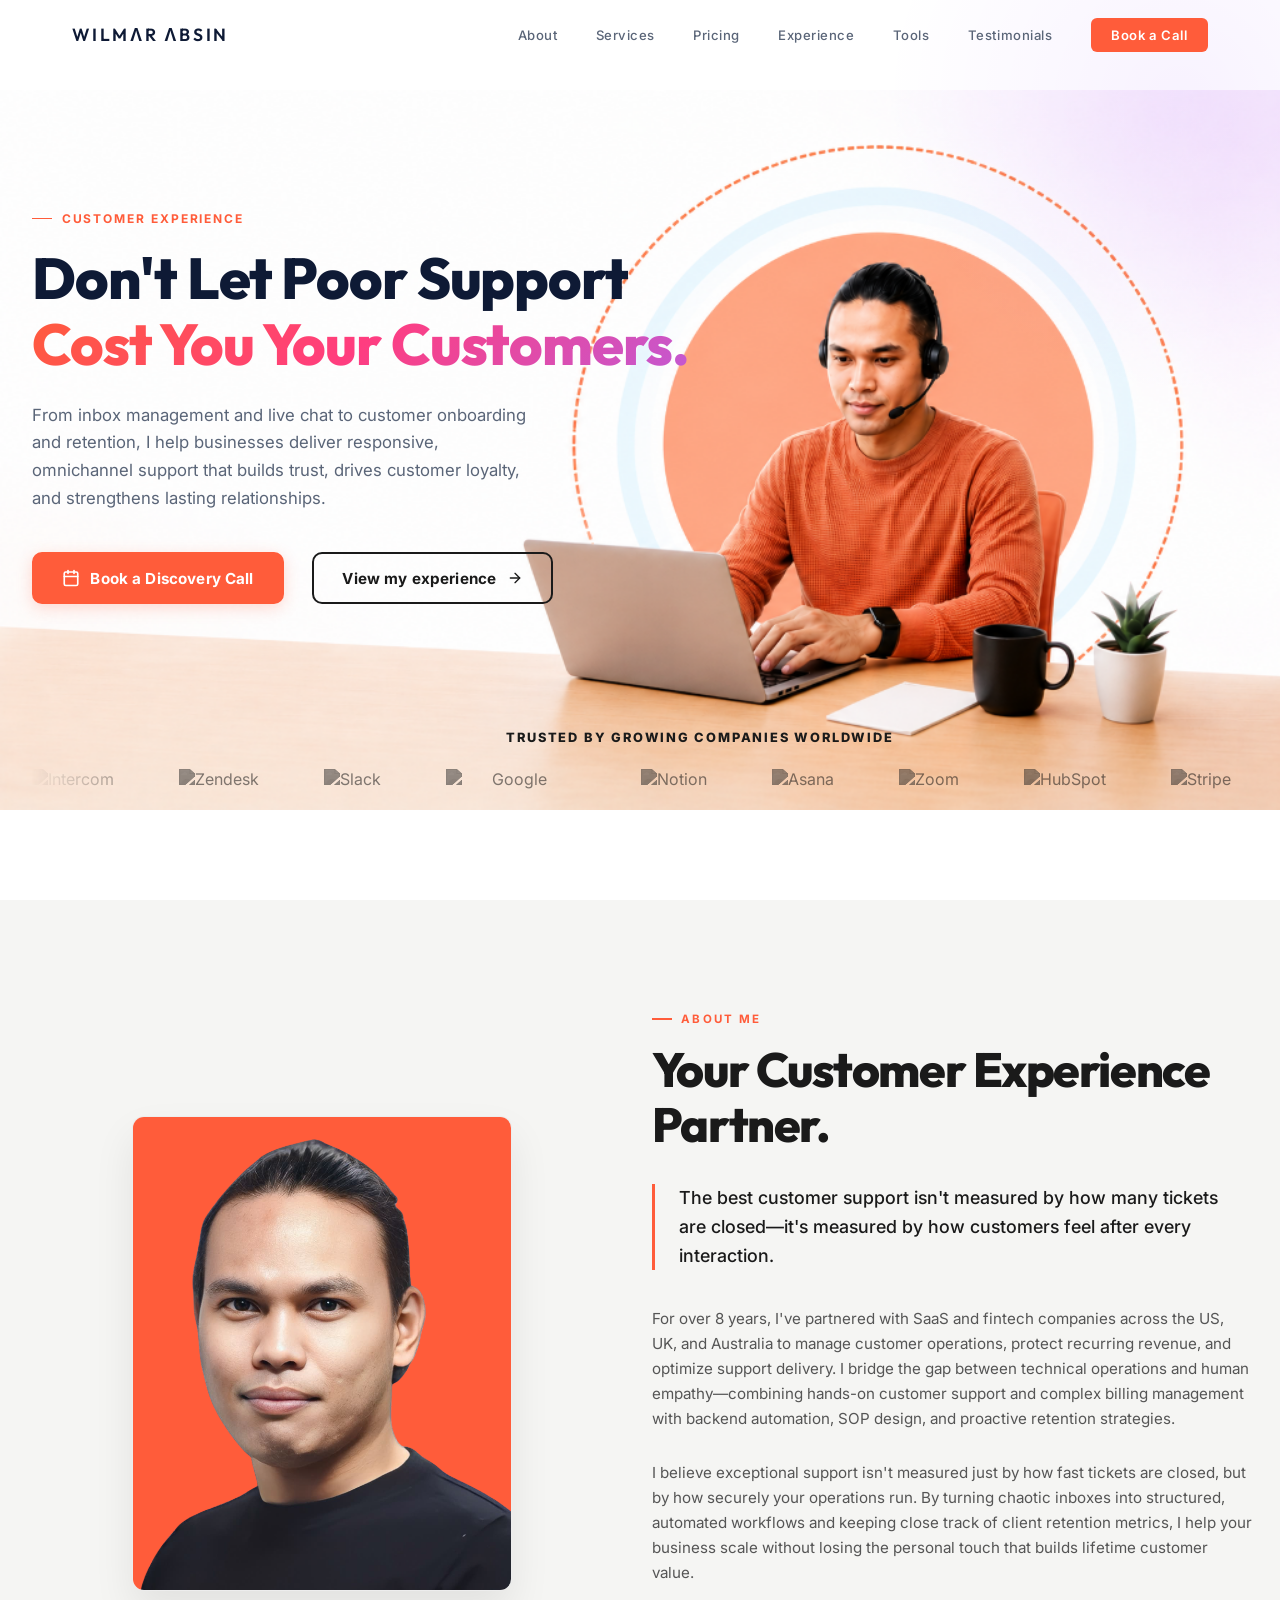
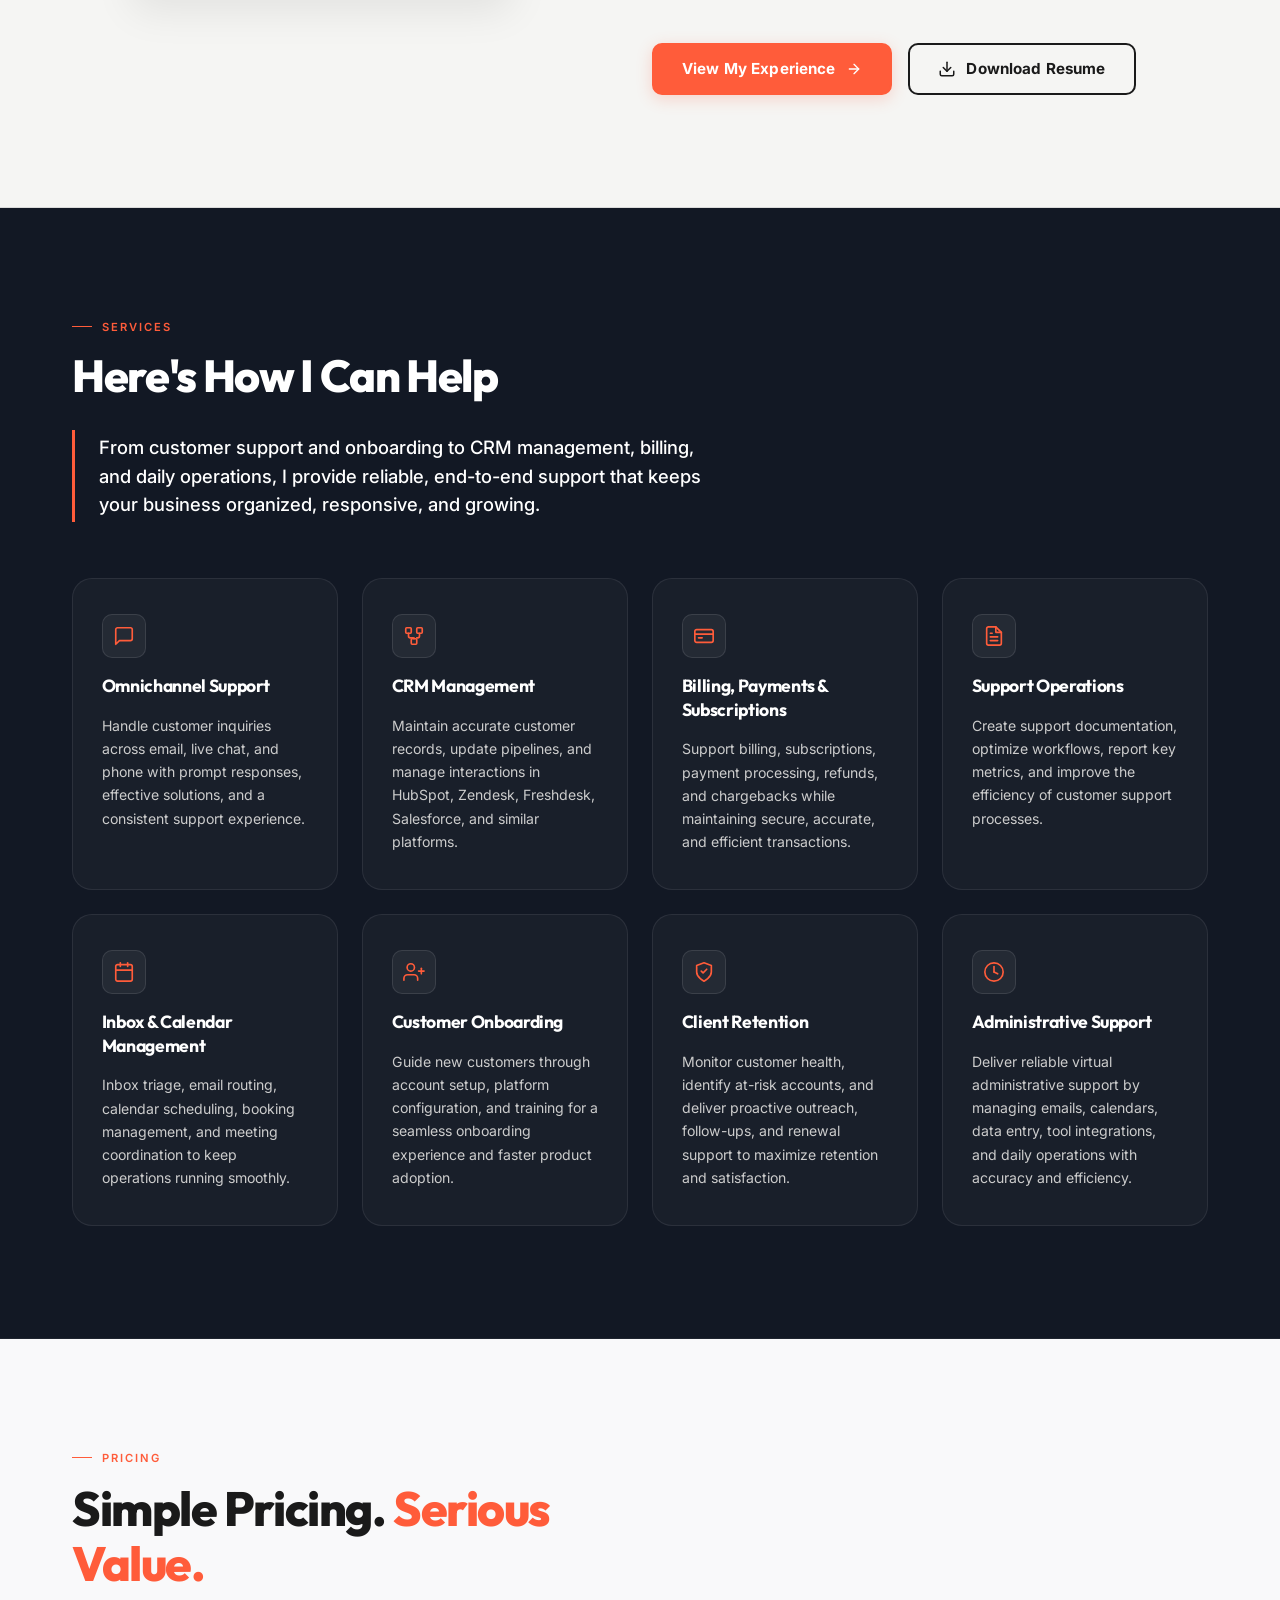
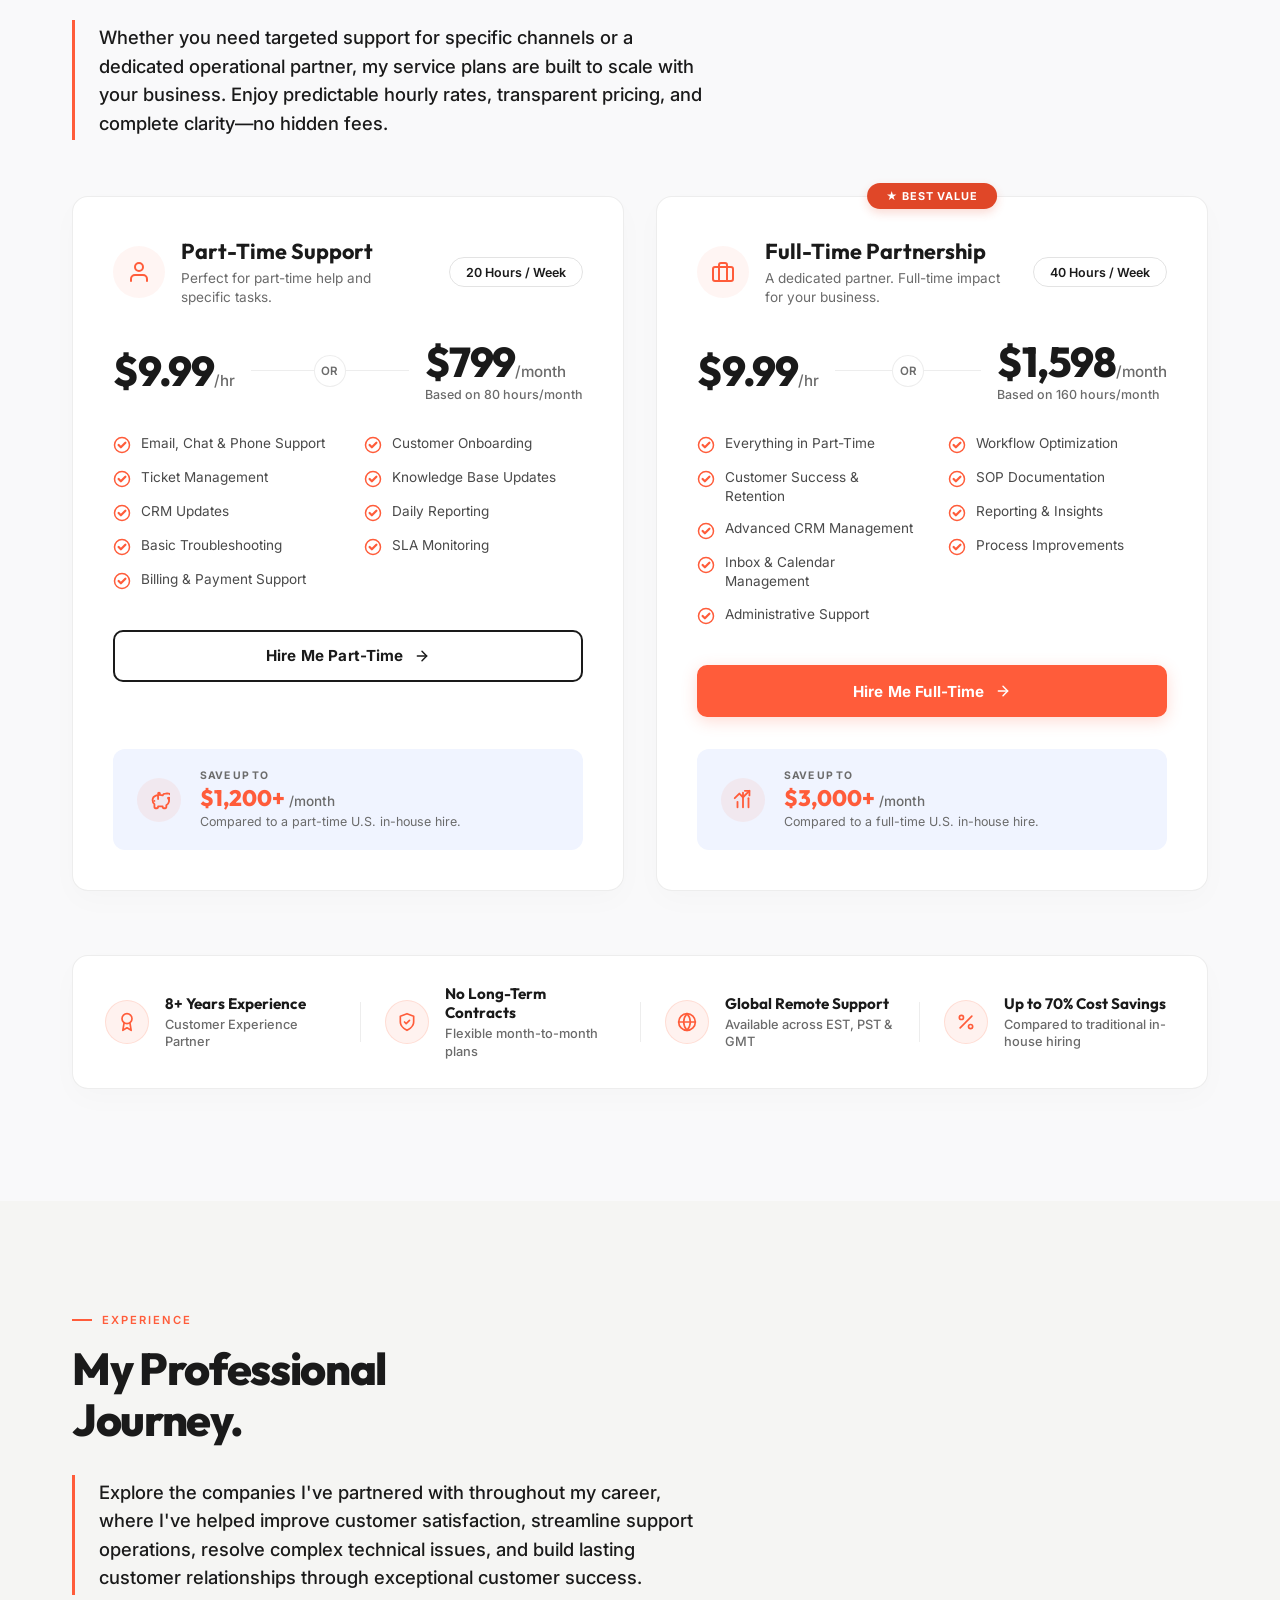
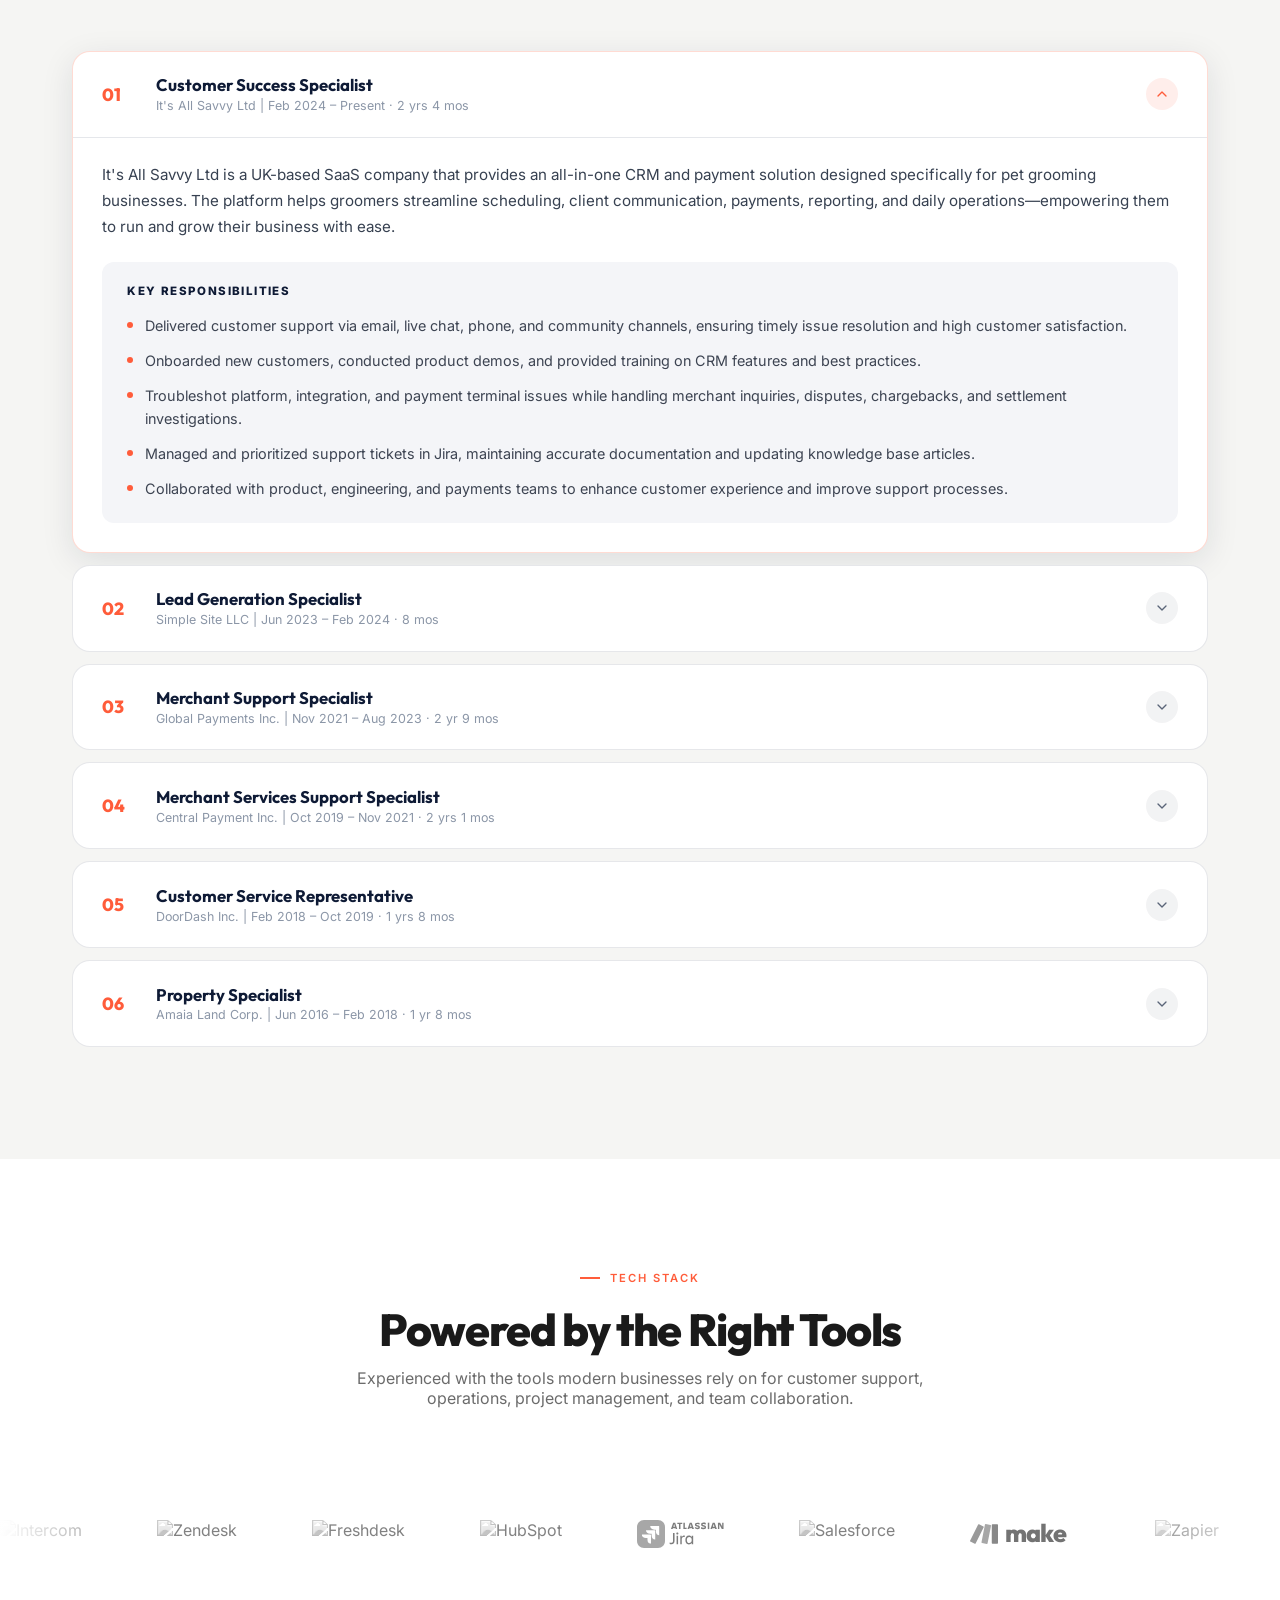
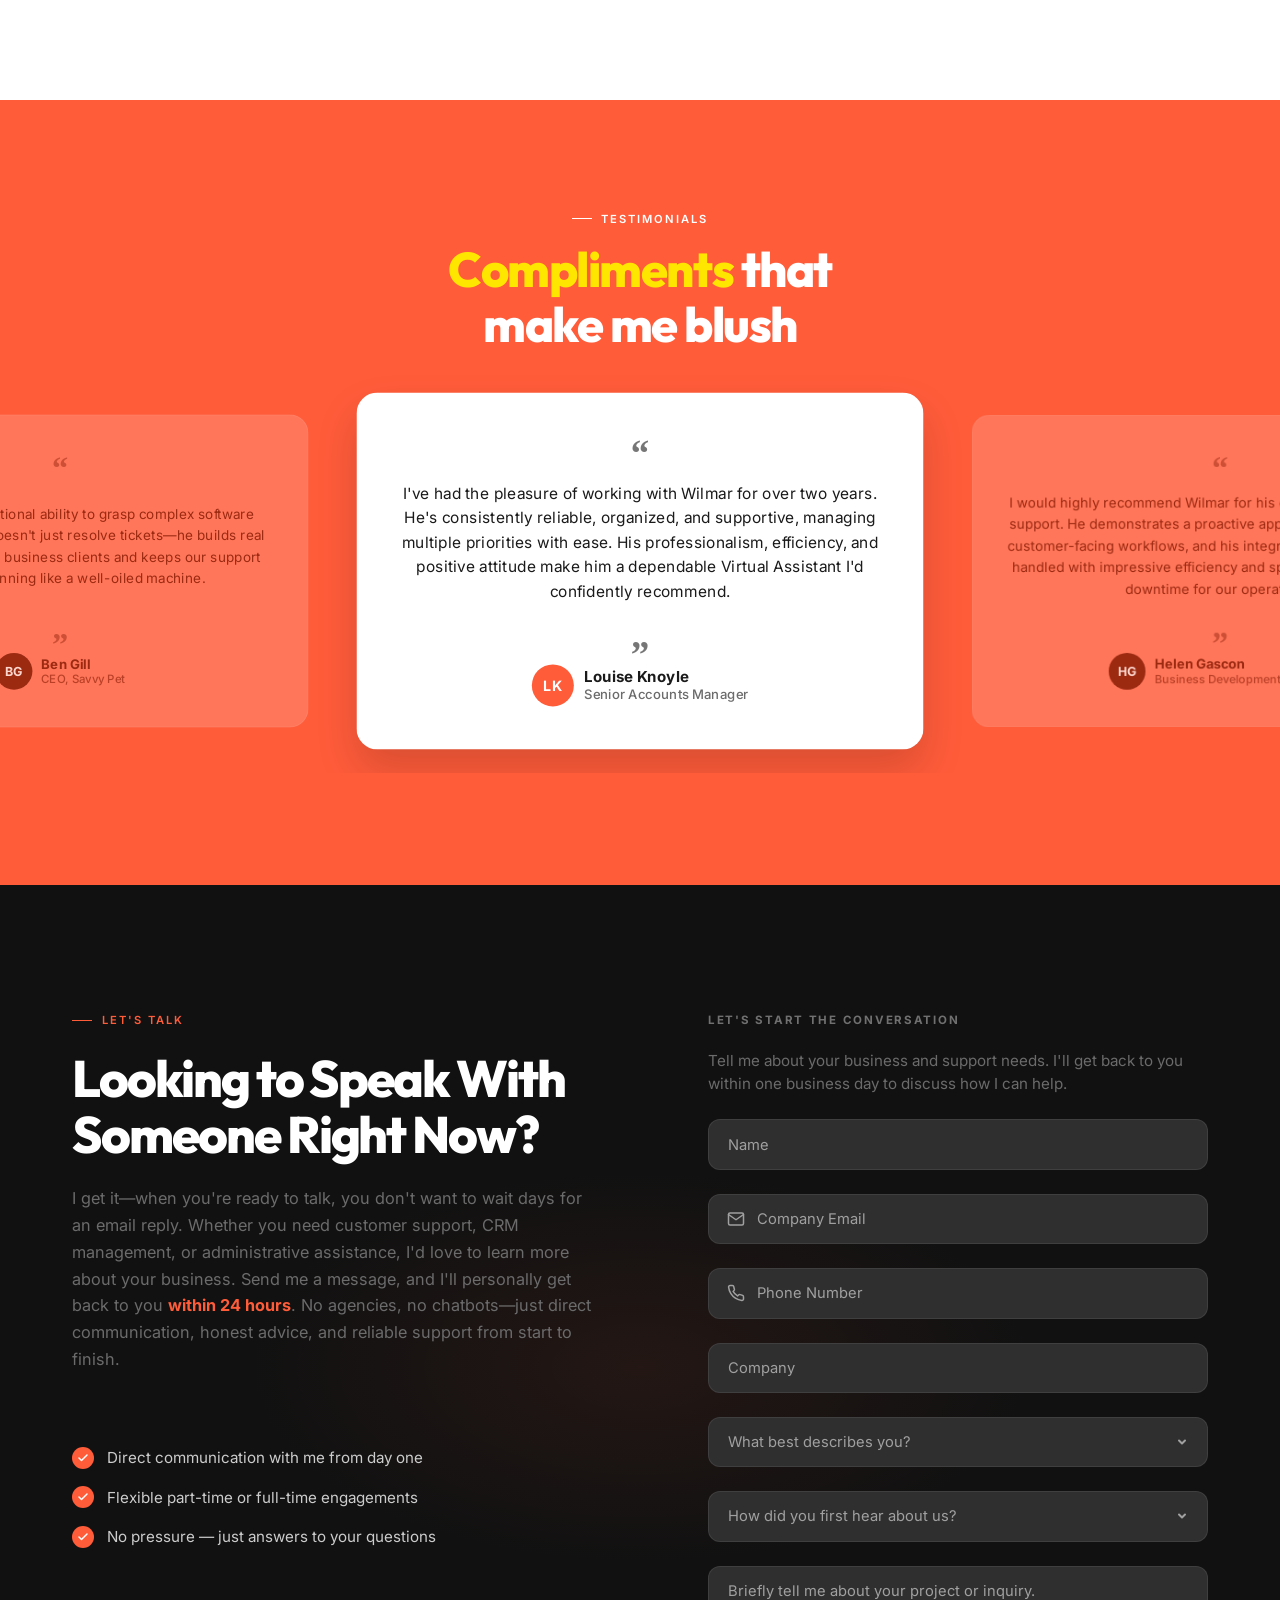
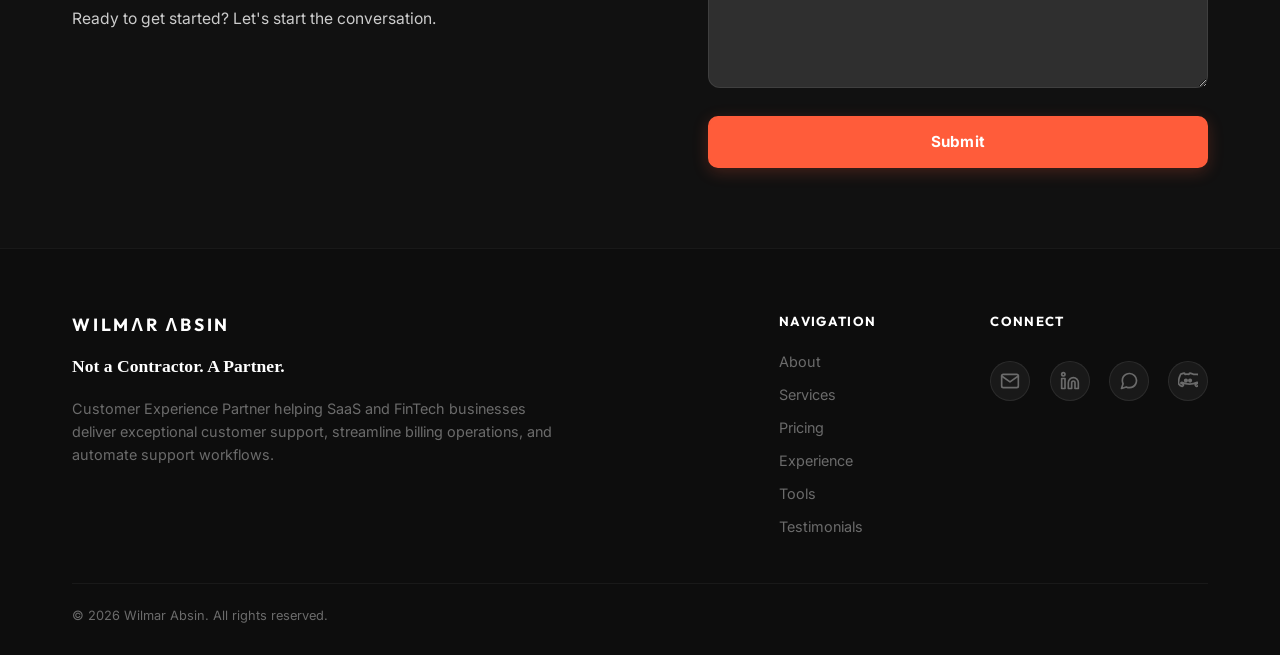
==== commit 1333b5e2: "Update Trusted By carousel, Hero section layout, About Me CTAs, and Pricing section white trust bar" ====
--- a/index.html
+++ b/index.html
@@ -100,6 +100,17 @@
             margin-bottom: 1rem;
         }
 
+        .section-label::before {
+            content: '';
+            display: inline-block;
+            width: 20px;
+            height: 1.5px;
+            background: currentColor;
+            margin-right: 0.6rem;
+            vertical-align: middle;
+            margin-bottom: 0.12rem;
+        }
+
         .accent {
             color: var(--accent);
         }
@@ -301,6 +312,17 @@
             margin-bottom: 1.2rem;
         }
 
+        .hero-eyebrow-rust::before {
+            content: '';
+            display: inline-block;
+            width: 20px;
+            height: 1.5px;
+            background: currentColor;
+            margin-right: 0.6rem;
+            vertical-align: middle;
+            margin-bottom: 0.12rem;
+        }
+
         .hero-heading-navy {
             font-family: var(--font-head);
             font-size: clamp(2.4rem, 4.5vw, 4rem);
@@ -329,25 +351,27 @@
         .btn-rust {
             display: inline-flex;
             align-items: center;
-            gap: 0.75rem;
+            gap: 0.65rem;
             background: var(--accent);
             color: #FFFFFF;
             font-family: var(--font-body);
             font-size: 0.95rem;
             font-weight: 700;
-            padding: 0.95rem 2rem;
-            border-radius: 100px;
-            border: none;
+            padding: 0.9rem 1.75rem;
+            border-radius: 10px;
+            border: 2px solid var(--accent);
             cursor: pointer;
-            transition: background 0.25s ease, transform 0.25s ease, box-shadow 0.25s ease;
-            box-shadow: 0 6px 20px rgba(255, 92, 58, 0.2);
+            transition: background 0.25s ease, transform 0.25s ease, box-shadow 0.25s ease, border-color 0.25s ease;
+            box-shadow: 0 4px 16px rgba(255, 92, 58, 0.22);
             text-decoration: none;
+            letter-spacing: 0.01em;
         }
 
         .btn-rust:hover {
             background: var(--accent-dark);
+            border-color: var(--accent-dark);
             transform: translateY(-2px);
-            box-shadow: 0 10px 25px rgba(255, 92, 58, 0.3);
+            box-shadow: 0 8px 24px rgba(255, 92, 58, 0.3);
         }
 
         .btn-rust svg {
@@ -355,31 +379,32 @@
             height: 18px;
             fill: none;
             stroke: currentColor;
-            stroke-width: 2;
-        }
-
+            stroke-width: 2.2;
+        }
+
+        /* Hero secondary (now a proper bordered button) */
         .btn-secondary-link {
             display: inline-flex;
             align-items: center;
-            gap: 0.5rem;
-            color: var(--hero-grey, #5A6578);
+            gap: 0.65rem;
+            background: transparent;
+            color: var(--charcoal);
             font-family: var(--font-body);
             font-size: 0.95rem;
-            font-weight: 600;
-            transition: color 0.25s ease;
+            font-weight: 700;
+            padding: 0.9rem 1.75rem;
+            border-radius: 10px;
+            border: 2px solid var(--charcoal);
+            transition: background 0.25s ease, color 0.25s ease, border-color 0.25s ease, transform 0.25s ease;
             text-decoration: none;
+            letter-spacing: 0.01em;
+            cursor: pointer;
         }
 
         .btn-secondary-link:hover {
-            color: var(--hero-accent, var(--accent));
-        }
-
-        .btn-secondary-link.about-cta {
-            color: var(--light-gray);
-        }
-
-        .btn-secondary-link.about-cta:hover {
-            color: var(--accent);
+            background: var(--charcoal);
+            color: #FFFFFF;
+            transform: translateY(-2px);
         }
 
         .btn-secondary-link .arrow-icon {
@@ -393,6 +418,96 @@
 
         .btn-secondary-link:hover .arrow-icon {
             transform: translateX(4px);
+        }
+
+        /* Button System (Global) */
+        .btn-primary {
+            display: inline-flex;
+            align-items: center;
+            justify-content: center;
+            gap: 0.65rem;
+            background: var(--accent);
+            color: #FFFFFF !important;
+            font-family: var(--font-body);
+            font-size: 0.95rem;
+            font-weight: 700;
+            padding: 0.9rem 1.75rem;
+            border-radius: 10px;
+            border: 2px solid var(--accent);
+            box-shadow: 0 4px 16px rgba(255, 92, 58, 0.22);
+            transition: transform 0.25s ease, background 0.25s ease, border-color 0.25s ease, box-shadow 0.25s ease;
+            text-decoration: none;
+            letter-spacing: 0.01em;
+            cursor: pointer;
+        }
+
+        .btn-primary:hover {
+            transform: translateY(-2px);
+            box-shadow: 0 8px 24px rgba(255, 92, 58, 0.3);
+            background: var(--accent-dark);
+            border-color: var(--accent-dark);
+            color: #FFFFFF !important;
+        }
+
+        .btn-secondary {
+            display: inline-flex;
+            align-items: center;
+            justify-content: center;
+            gap: 0.65rem;
+            background: transparent;
+            color: var(--charcoal) !important;
+            font-family: var(--font-body);
+            font-size: 0.95rem;
+            font-weight: 700;
+            padding: 0.9rem 1.75rem;
+            border-radius: 10px;
+            border: 2px solid var(--charcoal);
+            transition: background 0.25s ease, color 0.25s ease, border-color 0.25s ease, transform 0.25s ease;
+            text-decoration: none;
+            letter-spacing: 0.01em;
+            cursor: pointer;
+        }
+
+        .btn-secondary:hover {
+            background: var(--charcoal);
+            color: #FFFFFF !important;
+            transform: translateY(-2px);
+        }
+
+        .btn-primary .arrow-icon,
+        .btn-secondary .arrow-icon {
+            width: 16px;
+            height: 16px;
+            fill: none;
+            stroke: currentColor;
+            stroke-width: 2;
+            transition: transform 0.25s ease;
+        }
+
+        .btn-primary:hover .arrow-icon,
+        .btn-secondary:hover .arrow-icon {
+            transform: translateX(4px);
+        }
+
+        /* About section CTA row */
+        .about-actions {
+            display: flex;
+            align-items: center;
+            gap: 1rem;
+            flex-wrap: wrap;
+            margin-top: 1.8rem;
+        }
+
+        @media (max-width: 480px) {
+            .about-actions {
+                flex-direction: column;
+                align-items: flex-start;
+            }
+            .about-actions .btn-primary,
+            .about-actions .btn-secondary {
+                width: 100%;
+                justify-content: center;
+            }
         }
 
         .hero-actions {
@@ -860,6 +975,17 @@
             opacity: 1;
         }
 
+        .about-eyebrow::before {
+            content: '';
+            display: inline-block;
+            width: 20px;
+            height: 1.5px;
+            background: currentColor;
+            margin-right: 0.6rem;
+            vertical-align: middle;
+            margin-bottom: 0.12rem;
+        }
+
         .about-headline {
             font-family: var(--font-head);
             font-size: clamp(2.2rem, 3.8vw, 3rem);
@@ -1162,45 +1288,57 @@
             display: inline-flex;
             align-items: center;
             justify-content: center;
+            gap: 0.65rem;
             background: var(--accent);
             color: #FFFFFF;
             font-family: var(--font-body);
-            font-size: 0.88rem;
+            font-size: 0.95rem;
             font-weight: 700;
-            padding: 0.85rem 2rem;
-            border-radius: 100px;
-            box-shadow: 0 10px 25px -5px rgba(255, 92, 58, 0.25);
-            transition: transform 0.3s ease, background 0.3s ease, box-shadow 0.3s ease;
+            padding: 0.9rem 1.75rem;
+            border-radius: 10px;
+            border: 2px solid var(--accent);
+            box-shadow: 0 4px 16px rgba(255, 92, 58, 0.22);
+            transition: transform 0.25s ease, background 0.25s ease, border-color 0.25s ease, box-shadow 0.25s ease;
             text-decoration: none;
-            border: 1px solid transparent;
+            letter-spacing: 0.01em;
         }
 
         .services-btn-primary:hover {
             transform: translateY(-2px);
-            box-shadow: 0 12px 30px -5px rgba(255, 92, 58, 0.35);
+            box-shadow: 0 8px 24px rgba(255, 92, 58, 0.3);
             background: var(--accent-dark);
+            border-color: var(--accent-dark);
         }
 
         .services-btn-secondary {
             display: inline-flex;
             align-items: center;
-            gap: 0.5rem;
-            color: #CCCCCC;
+            gap: 0.65rem;
+            background: transparent;
+            color: rgba(255,255,255,0.75);
             font-family: var(--font-body);
-            font-size: 0.9rem;
-            font-weight: 600;
-            transition: color 0.3s ease;
+            font-size: 0.95rem;
+            font-weight: 700;
+            padding: 0.9rem 1.75rem;
+            border-radius: 10px;
+            border: 2px solid rgba(255,255,255,0.3);
+            transition: background 0.25s ease, color 0.25s ease, border-color 0.25s ease, transform 0.25s ease;
             text-decoration: none;
+            letter-spacing: 0.01em;
+            cursor: pointer;
         }
 
         .services-btn-secondary:hover {
-            color: var(--accent);
+            background: rgba(255,255,255,0.1);
+            color: #FFFFFF;
+            border-color: rgba(255,255,255,0.6);
+            transform: translateY(-2px);
         }
 
         .services-btn-secondary .arrow-icon {
             width: 16px;
             height: 16px;
-            transition: transform 0.3s ease;
+            transition: transform 0.25s ease;
         }
 
         .services-btn-secondary:hover .arrow-icon {
@@ -1582,46 +1720,49 @@
             display: flex;
             align-items: center;
             justify-content: center;
-            gap: 0.5rem;
+            gap: 0.65rem;
             width: 100%;
-            padding: 0.95rem;
-            border-radius: 8px;
+            padding: 0.9rem 1.5rem;
+            border-radius: 10px;
             font-family: var(--font-body);
             font-size: 0.95rem;
             font-weight: 700;
             cursor: pointer;
-            transition: all 0.25s ease;
+            transition: background 0.25s ease, color 0.25s ease, border-color 0.25s ease, transform 0.25s ease, box-shadow 0.25s ease;
             text-decoration: none;
+            letter-spacing: 0.01em;
         }
 
         .pricing-cta-btn.outline {
             background: transparent;
-            border: 1.5px solid var(--accent);
-            color: var(--accent);
+            border: 2px solid var(--charcoal);
+            color: var(--charcoal);
         }
 
         .pricing-cta-btn.outline:hover {
-            background: rgba(255, 92, 58, 0.04);
-            transform: translateY(-1px);
+            background: var(--charcoal);
+            color: #FFFFFF;
+            transform: translateY(-2px);
         }
 
         .pricing-cta-btn.solid {
             background: var(--accent);
-            border: 1.5px solid var(--accent);
+            border: 2px solid var(--accent);
             color: var(--white);
+            box-shadow: 0 4px 16px rgba(255, 92, 58, 0.22);
         }
 
         .pricing-cta-btn.solid:hover {
             background: var(--accent-dark);
             border-color: var(--accent-dark);
             transform: translateY(-2px);
-            box-shadow: 0 6px 20px rgba(255, 92, 58, 0.25);
+            box-shadow: 0 8px 24px rgba(255, 92, 58, 0.3);
         }
 
         .pricing-cta-btn svg {
             width: 16px;
             height: 16px;
-            stroke-width: 2.5;
+            stroke-width: 2.2;
         }
 
         .pricing-card-nested {
@@ -1699,6 +1840,97 @@
             opacity: 0.85;
         }
 
+        /* Pricing Trust Bar (White Card Style matching Pricing Cards) */
+        .pricing-trust-bar {
+            background: var(--white);
+            border: 1px solid rgba(26, 26, 26, 0.08);
+            border-radius: 16px;
+            padding: 1.75rem 2rem;
+            margin-top: 3.5rem;
+            display: flex;
+            align-items: center;
+            justify-content: space-between;
+            gap: 1.5rem;
+            box-shadow: 0 10px 30px rgba(0, 0, 0, 0.02);
+            transition: transform 0.3s ease, box-shadow 0.3s ease;
+            width: 100%;
+        }
+
+        .pricing-trust-bar:hover {
+            transform: translateY(-2px);
+            box-shadow: 0 15px 35px rgba(26, 26, 26, 0.06);
+        }
+
+        .pricing-trust-item {
+            display: flex;
+            align-items: center;
+            gap: 1rem;
+            flex: 1;
+        }
+
+        .pricing-trust-icon {
+            display: flex;
+            align-items: center;
+            justify-content: center;
+            flex-shrink: 0;
+            width: 44px;
+            height: 44px;
+            border-radius: 50%;
+            background: rgba(255, 92, 58, 0.08);
+            color: var(--accent);
+            border: 1px solid rgba(255, 92, 58, 0.15);
+        }
+
+        .pricing-trust-icon svg {
+            width: 20px;
+            height: 20px;
+            stroke: var(--accent);
+        }
+
+        .pricing-trust-text {
+            display: flex;
+            flex-direction: column;
+            gap: 0.2rem;
+            text-align: left;
+        }
+
+        .pricing-trust-heading {
+            font-family: var(--font-head);
+            font-size: 0.95rem;
+            font-weight: 700;
+            color: var(--charcoal);
+            line-height: 1.25;
+        }
+
+        .pricing-trust-desc {
+            font-family: var(--font-body);
+            font-size: 0.8rem;
+            font-weight: 500;
+            color: var(--mid-gray);
+            line-height: 1.35;
+        }
+
+        .pricing-trust-divider {
+            width: 1px;
+            height: 40px;
+            background: rgba(26, 26, 26, 0.08);
+            flex-shrink: 0;
+        }
+
+        @media (max-width: 991px) {
+            .pricing-trust-bar {
+                flex-direction: column;
+                align-items: flex-start;
+                gap: 1.5rem;
+                padding: 1.5rem;
+            }
+
+            .pricing-trust-divider {
+                width: 100%;
+                height: 1px;
+            }
+        }
+
         /* Responsive Overrides */
         @media (max-width: 991px) {
             .pricing-grid {
@@ -1925,27 +2157,32 @@
         }
 
         .exp-content {
-            padding: 0 1.8rem 1.6rem 1.8rem;
-            border-top: 1px solid rgba(14, 26, 53, 0.07);
-            padding-top: 1.4rem;
+            padding: 1.5rem 1.8rem 1.8rem 1.8rem;
+            border-top: 1px solid #E5E7EB;
         }
 
         .exp-overview {
             font-family: var(--font-body);
-            font-size: 0.92rem;
-            line-height: 1.75;
-            color: #3d3d3d;
+            font-size: 0.95rem;
+            line-height: 1.7;
+            color: #374151;
             margin-bottom: 1.4rem;
+        }
+
+        .exp-responsibilities-box {
+            background: #F4F5F8;
+            border-radius: 12px;
+            padding: 1.4rem 1.6rem;
         }
 
         .exp-responsibilities-label {
             font-family: var(--font-body);
-            font-size: 0.68rem;
+            font-size: 0.72rem;
             font-weight: 800;
-            letter-spacing: 0.14em;
+            letter-spacing: 0.12em;
             text-transform: uppercase;
             color: #0E1A35;
-            margin-bottom: 0.85rem;
+            margin-bottom: 1rem;
         }
 
         .exp-list {
@@ -1954,17 +2191,17 @@
             margin: 0;
             display: flex;
             flex-direction: column;
-            gap: 0.6rem;
+            gap: 0.75rem;
         }
 
         .exp-list li {
             display: flex;
             align-items: flex-start;
-            gap: 0.65rem;
+            gap: 0.75rem;
             font-family: var(--font-body);
-            font-size: 0.88rem;
-            line-height: 1.65;
-            color: #4a4a4a;
+            font-size: 0.9rem;
+            line-height: 1.6;
+            color: #3D4452;
         }
 
         .exp-list li::before {
@@ -2339,22 +2576,24 @@
         .form-submit-btn {
             background: var(--accent);
             color: var(--white);
-            border: none;
-            border-radius: 12px;
-            padding: 1rem;
+            border: 2px solid var(--accent);
+            border-radius: 10px;
+            padding: 0.9rem 1.75rem;
             font-family: var(--font-body);
             font-weight: 700;
             font-size: 0.95rem;
+            letter-spacing: 0.01em;
             width: 100%;
             cursor: pointer;
-            transition: background 0.22s ease, transform 0.22s ease, box-shadow 0.22s ease;
-            box-shadow: 0 4px 15px rgba(255, 92, 58, 0.15);
+            transition: background 0.25s ease, border-color 0.25s ease, transform 0.25s ease, box-shadow 0.25s ease;
+            box-shadow: 0 4px 16px rgba(255, 92, 58, 0.22);
         }
 
         .form-submit-btn:hover {
             background: var(--accent-dark);
+            border-color: var(--accent-dark);
             transform: translateY(-2px);
-            box-shadow: 0 8px 25px rgba(255, 92, 58, 0.3);
+            box-shadow: 0 8px 24px rgba(255, 92, 58, 0.3);
         }
 
         .contact-strip {
@@ -3082,9 +3321,11 @@
         }
 
         .hero-client-trust-bar {
-            margin-top: 2rem;
-            display: flex;
+            margin-top: 3.5rem;
+            display: flex;
+            flex-direction: column;
             align-items: center;
+            text-align: center;
             background: transparent;
             border: none;
             box-shadow: none;
@@ -3094,38 +3335,31 @@
             z-index: 10;
         }
 
-        .trust-bar-label {
-            display: flex;
-            flex-direction: column;
+        .trust-bar-heading {
             font-family: var(--font-body);
-            font-size: 0.68rem;
+            font-size: 0.8rem;
             font-weight: 800;
-            letter-spacing: 0.12em;
-            color: var(--hero-navy);
-            line-height: 1.4;
-            flex-shrink: 0;
-        }
-
-        .trust-bar-divider {
-            width: 1px;
-            height: 36px;
-            background: rgba(14, 26, 53, 0.12);
-            margin: 0 2.5rem;
-            flex-shrink: 0;
+            letter-spacing: 0.14em;
+            text-transform: uppercase;
+            color: #1A1A1A;
+            text-align: center;
+            margin-bottom: 1.5rem;
+            width: 100%;
         }
 
         .trust-bar-logos {
             display: flex;
             align-items: center;
-            flex-grow: 1;
+            width: 100%;
             overflow: hidden;
             position: relative;
-            mask-image: linear-gradient(to right, transparent, #000 12%, #000 88%, transparent);
-            -webkit-mask-image: linear-gradient(to right, transparent, #000 12%, #000 88%, transparent);
+            mask-image: linear-gradient(to right, transparent, #000 10%, #000 90%, transparent);
+            -webkit-mask-image: linear-gradient(to right, transparent, #000 10%, #000 90%, transparent);
         }
 
         .trust-bar-logos-track {
             display: flex;
+            align-items: center;
             width: max-content;
             animation: logo-scroll 35s linear infinite;
         }
@@ -3137,8 +3371,8 @@
         .trust-bar-logos-slide {
             display: flex;
             align-items: center;
-            gap: 75px;
-            padding-right: 75px;
+            gap: 65px;
+            padding-right: 65px;
         }
 
         .trust-logo-img {
@@ -3147,20 +3381,13 @@
             width: auto;
             object-fit: contain;
             filter: grayscale(1) brightness(0.2) opacity(0.5);
+            transition: filter 0.25s ease, opacity 0.25s ease;
             flex-shrink: 0;
             display: block;
         }
 
-        .trust-logo-text {
-            font-family: var(--font-head);
-            font-size: 1.15rem;
-            font-weight: 800;
-            letter-spacing: -0.03em;
-            color: var(--hero-grey);
-            opacity: 0.6;
-            user-select: none;
-            white-space: nowrap;
-            flex-shrink: 0;
+        .trust-logo-img:hover {
+            filter: grayscale(0) brightness(1) opacity(1);
         }
 
         /* Responsive styling */
@@ -3172,27 +3399,8 @@
             }
 
             .hero-client-trust-bar {
-                flex-direction: column;
-                background: transparent;
-                border: none;
-                box-shadow: none;
-                padding: 1.5rem 0;
-                margin-top: 1.5rem;
-                gap: 1.5rem;
-                align-items: center;
-                text-align: center;
-            }
-
-            .trust-bar-divider {
-                width: 100%;
-                height: 1px;
-                margin: 0.5rem 0;
-            }
-
-            .trust-bar-logos {
-                flex-wrap: wrap;
-                justify-content: center;
-                gap: 2rem;
+                margin-top: 2.5rem;
+                padding: 1rem 0;
             }
         }
 
@@ -3501,38 +3709,6 @@
                             </svg>
                         </a>
                     </div>
-
-                    <!-- Trust Indicators Beneath CTA Buttons -->
-                    <div class="hero-trust-indicators reveal reveal-delay-1">
-                        <div class="trust-indicator">
-                            <div class="trust-indicator-divider"></div>
-                            <div class="trust-indicator-text">
-                                <span class="trust-indicator-heading">8+ Years Experience</span>
-                                <span class="trust-indicator-desc">Customer Experience Partner</span>
-                            </div>
-                        </div>
-                        <div class="trust-indicator">
-                            <div class="trust-indicator-divider"></div>
-                            <div class="trust-indicator-text">
-                                <span class="trust-indicator-heading">No Long-Term Contracts</span>
-                                <span class="trust-indicator-desc">Flexible month-to-month plans</span>
-                            </div>
-                        </div>
-                        <div class="trust-indicator">
-                            <div class="trust-indicator-divider"></div>
-                            <div class="trust-indicator-text">
-                                <span class="trust-indicator-heading">Global Remote Support</span>
-                                <span class="trust-indicator-desc">Available across EST, PST & GMT</span>
-                            </div>
-                        </div>
-                        <div class="trust-indicator">
-                            <div class="trust-indicator-divider"></div>
-                            <div class="trust-indicator-text">
-                                <span class="trust-indicator-heading">Up to 70% Cost Savings</span>
-                                <span class="trust-indicator-desc">Compared to traditional in-house hiring</span>
-                            </div>
-                        </div>
-                    </div>
                 </div>
 
                 <!-- Right Column (Desktop visual composition, mobile stack representation) -->
@@ -3649,128 +3825,60 @@
                         </div>
                     </div>
                 </div>
-
             </div>
 
-            <!-- Floating Rounded Trust Bar -->
-            <div class="hero-client-trust-bar reveal reveal-delay-3">
-                <div class="trust-bar-label">
-                    <span>TRUSTED BY</span>
-                    <span>GROWING COMPANIES</span>
-                    <span>WORLDWIDE</span>
-                </div>
-                <div class="trust-bar-divider"></div>
+            <!-- Minimalist Trusted By Section -->
+            <div class="hero-client-trust-bar">
+                <p class="trust-bar-heading">TRUSTED BY GROWING COMPANIES WORLDWIDE</p>
                 <div class="trust-bar-logos">
                     <div class="trust-bar-logos-track">
                         <!-- Slide 1 -->
                         <div class="trust-bar-logos-slide">
+                            <img src="https://cdn.jsdelivr.net/gh/gilbarbara/logos@master/logos/intercom.svg"
+                                alt="Intercom" class="trust-logo-img">
+                            <img src="https://cdn.jsdelivr.net/gh/gilbarbara/logos@master/logos/zendesk.svg"
+                                alt="Zendesk" class="trust-logo-img">
+                            <img src="https://cdn.jsdelivr.net/gh/gilbarbara/logos@master/logos/slack.svg"
+                                alt="Slack" class="trust-logo-img">
+                            <img src="https://cdn.jsdelivr.net/gh/gilbarbara/logos@master/logos/google-workspace.svg"
+                                alt="Google Workspace" class="trust-logo-img">
+                            <img src="https://cdn.jsdelivr.net/gh/gilbarbara/logos@master/logos/notion.svg"
+                                alt="Notion" class="trust-logo-img">
+                            <img src="https://cdn.jsdelivr.net/gh/gilbarbara/logos@master/logos/asana.svg"
+                                alt="Asana" class="trust-logo-img">
+                            <img src="https://cdn.jsdelivr.net/gh/gilbarbara/logos@master/logos/zoom.svg"
+                                alt="Zoom" class="trust-logo-img">
+                            <img src="https://cdn.jsdelivr.net/gh/gilbarbara/logos@master/logos/hubspot.svg"
+                                alt="HubSpot" class="trust-logo-img">
+                            <img src="https://cdn.jsdelivr.net/gh/gilbarbara/logos@master/logos/stripe.svg"
+                                alt="Stripe" class="trust-logo-img">
                             <img src="https://upload.wikimedia.org/wikipedia/commons/1/10/Global_Payments_Inc._logo.svg"
                                 alt="Global Payments" class="trust-logo-img">
-                            <svg xmlns="http://www.w3.org/2000/svg" viewBox="0 0 190 40" class="trust-logo-img">
-                                <text x="5" y="27" fill="#1b7339" font-family="'Outfit', 'Inter', sans-serif"
-                                    font-weight="500" font-size="22" letter-spacing="-0.5">Central</text>
-                                <text x="76" y="27" fill="#2d2926" font-family="'Outfit', 'Inter', sans-serif"
-                                    font-weight="700" font-size="22" letter-spacing="-0.5">Payment</text>
-                                <text x="7" y="36" fill="#6b6b6b" font-family="'Inter', sans-serif" font-size="5.5"
-                                    font-weight="600" letter-spacing="0.2">A TSYS COMPANY</text>
-                                <path
-                                    d="M 125,32 C 145,38 165,38 175,28 C 179,24 181,20 180,16 C 179,12 174,10 174,10 C 174,10 180,12 181,17 C 182,22 178,27 172,31 C 160,40 140,40 125,32 Z"
-                                    fill="#1b7339" />
-                                <circle cx="171" cy="22" r="3" fill="none" stroke="#2d2926" stroke-width="0.6" />
-                                <text x="169.5" y="23.5" fill="#2d2926" font-family="sans-serif" font-size="4.2"
-                                    font-weight="bold">R</text>
-                            </svg>
-                            <img src="https://upload.wikimedia.org/wikipedia/commons/6/66/TSYS_logo.svg" alt="TSYS"
-                                class="trust-logo-img">
-                            <svg viewBox="0 0 234 40" xmlns="http://www.w3.org/2000/svg" class="trust-logo-img"
-                                fill="currentColor">
-                                <path
-                                    d="M35.758 26.3614C34.9689 27.4266 33.9629 28.255 32.7399 28.8468C31.5169 29.3992 30.215 29.6753 28.8341 29.6753C26.6248 29.6753 24.7509 29.1427 23.2122 28.0775C21.713 27.0123 20.5689 25.592 19.7799 23.8167C19.0303 22.0414 18.6555 20.0885 18.6555 17.9581C18.6555 15.7488 19.0698 13.7762 19.8983 12.0403C20.7267 10.2649 21.9103 8.86438 23.4489 7.83863C25.027 6.81288 26.8615 6.3 28.9525 6.3C30.6884 6.3 32.1481 6.61562 33.3317 7.24685C34.5547 7.87808 35.5213 8.62767 36.2314 9.49562C36.547 8.58822 37.0599 7.93726 37.77 7.54274C38.5196 7.10877 39.4073 6.89178 40.433 6.89178H40.7289C41.1629 6.89178 41.3799 7.12849 41.3799 7.60192V28.7486C41.3799 29.1826 41.1629 29.3996 40.7289 29.3996H36.3497C35.9552 29.3996 35.758 29.1826 35.758 28.7486V26.3614ZM30.0769 24.3493C30.8265 24.3493 31.6352 24.1915 32.5032 23.8759C33.4106 23.5208 34.1799 22.8896 34.8111 21.9822C35.4424 21.0748 35.758 19.7334 35.758 17.9581C35.758 16.1827 35.4424 14.8611 34.8111 13.9931C34.1799 13.0857 33.4303 12.494 32.5624 12.2178C31.6944 11.9022 30.8856 11.7444 30.1361 11.7444C29.347 11.7444 28.4988 11.9219 27.5914 12.277C26.7235 12.6321 25.9739 13.2633 25.3426 14.1707C24.7509 15.0781 24.455 16.3405 24.455 17.9581C24.455 19.6545 24.7706 20.9762 25.4018 21.923C26.0725 22.8304 26.8418 23.4616 27.7098 23.8167C28.5777 24.1718 29.3667 24.3493 30.0769 24.3493Z"
-                                    fill="currentColor"></path>
-                                <path
-                                    d="M1.18142 22.7158C2.08465 23.4689 3.0394 24.0631 4.04223 24.495C5.04506 24.9303 6.25395 25.1479 7.67234 25.1479C10.0729 25.1479 11.2715 24.3775 11.2715 22.8333C11.2715 22.1596 10.9075 21.6276 10.1794 21.2303C9.45133 20.8364 8.56527 20.4599 7.52466 20.1041C6.48062 19.7482 5.42971 19.3129 4.36849 18.7982C3.30728 18.2834 2.41091 17.6029 1.68283 16.7495C0.954749 15.8997 0.590708 14.7424 0.590708 13.2776C0.590708 11.6539 0.992527 10.3411 1.7996 9.32886C2.60667 8.32008 3.66789 7.57733 4.98668 7.10403C6.30547 6.63074 7.71012 6.39236 9.20406 6.39236C11.0517 6.39236 12.5869 6.68947 13.8061 7.28368C14.8295 7.71897 15.4958 8.24408 15.8117 8.85556C16.1277 9.4705 16.1277 10.3307 15.8117 11.4362L15.6332 12.0892C15.5164 12.407 15.3584 12.5625 15.1627 12.5625C15.0459 12.5625 14.9463 12.5314 14.8673 12.4726C14.7883 12.4139 14.6715 12.3655 14.5136 12.3241C12.6624 11.4155 10.856 10.9595 9.08386 10.9595C8.29739 10.9595 7.62769 11.1184 7.0782 11.4328C6.52527 11.7506 6.25052 12.2446 6.25052 12.9183C6.25052 13.592 6.61456 14.1343 7.34264 14.5489C8.07072 14.9635 8.95679 15.3504 9.99739 15.7062C11.038 16.0621 12.0923 16.4974 13.1536 17.0121C14.2148 17.5269 15.1111 18.2005 15.8392 19.0296C16.5673 19.8622 16.9313 20.9677 16.9313 22.3531C16.9313 24.571 16.1449 26.3605 14.5719 27.7251C12.999 29.0897 10.9144 29.7737 8.318 29.7737C6.66607 29.7737 5.22021 29.487 3.98041 28.9135C2.74061 28.34 1.76869 27.5766 1.06121 26.63C0.353738 25.6799 0 24.6919 0 23.6624C0 22.8713 0.23697 22.474 0.707476 22.474C0.865456 22.474 1.02344 22.5534 1.17798 22.7123L1.18142 22.7158Z"
-                                    fill="currentColor"></path>
-                                <path
-                                    d="M98.266 30.6106C98.5208 29.9967 98.5346 29.3105 98.3073 28.6829L90.7585 7.63679C90.7206 7.48161 90.7275 7.32298 90.7894 7.16435C90.848 7.00917 90.9548 6.92985 91.1132 6.92985H92.3495C93.9578 6.92985 95.1459 7.26435 95.9104 7.93336C96.6749 8.60236 97.3913 9.86106 98.0594 11.706L101.71 22.6722L106.655 7.69886C106.889 7.18849 107.203 6.9333 107.599 6.9333H111.955C112.151 6.9333 112.269 7.01261 112.31 7.1678C112.348 7.32643 112.348 7.48161 112.31 7.64024L104.658 29.1588C103.99 31.083 103.273 32.8038 102.509 34.3177C101.744 35.8316 100.811 37.0178 99.7124 37.8834C98.6138 38.749 97.2191 39.18 95.5316 39.18C94.2746 39.18 93.2139 38.9145 92.3529 38.3834C91.4885 37.8524 90.8411 37.1765 90.4106 36.3488C89.9801 35.5246 89.7632 34.7177 89.7632 33.9314C89.7632 33.6556 89.8217 33.4004 89.9388 33.1659C90.0559 32.9314 90.2316 32.8107 90.4692 32.8107C90.5484 32.8107 90.6345 32.8417 90.7343 32.9004C90.8308 32.959 90.9203 33.0279 90.9995 33.1073C92.0602 33.8935 93.1175 34.2866 94.1782 34.2866C95.2389 34.2866 96.1411 33.9418 96.7679 33.2555C97.2673 32.7072 97.7701 31.8244 98.2694 30.614L98.266 30.6106Z"
-                                    fill="currentColor"></path>
-                                <path
-                                    d="M64.3655 6.92985H63.3593C61.7031 6.92985 60.4722 7.26646 59.6665 7.93968C58.8609 8.61289 58.1797 9.89686 57.6265 11.7951L54.2448 22.7435C54.1584 23.0211 53.7642 23.0211 53.6812 22.7435L49.0583 7.7037C48.9407 7.19012 48.6434 6.93332 48.1731 6.93332H43.7404C43.5433 6.93332 43.405 7.01314 43.3254 7.16929C43.2701 7.28381 43.2563 7.39833 43.2805 7.50937C43.2909 7.55449 43.3047 7.5996 43.3254 7.64471L49.8605 26.6197C50.3999 28.1848 51.8694 29.2362 53.5222 29.2362H54.5837C56.2399 29.2362 57.7095 28.1813 58.2489 26.6093L64.7251 7.64124C64.8427 7.16582 64.7251 6.92985 64.369 6.92985H64.3655Z"
-                                    fill="currentColor"></path>
-                                <path
-                                    d="M88.0154 6.92985H87.0092C85.353 6.92985 84.1221 7.26646 83.3164 7.93968C82.5108 8.61289 81.8296 9.89686 81.2764 11.7951L77.8947 22.7435C77.8083 23.0211 77.4141 23.0211 77.3311 22.7435L72.7082 7.7037C72.5906 7.19012 72.2933 6.93332 71.823 6.93332H67.3903C67.1932 6.93332 67.0549 7.01314 66.9753 7.16929C66.92 7.28381 66.9062 7.39833 66.9304 7.50937C66.9408 7.55449 66.9546 7.5996 66.9753 7.64471L73.5104 26.6197C74.0498 28.1848 75.5193 29.2362 77.1721 29.2362H78.2336C79.8898 29.2362 81.3594 28.1813 81.8988 26.6093L88.375 7.64124C88.4926 7.16582 88.375 6.92985 88.0189 6.92985H88.0154Z"
-                                    fill="currentColor"></path>
-                                <path
-                                    d="M151.062 4.94146C151.381 4.94146 151.606 5.25385 151.505 5.55572L142.909 31.2413C142.146 33.5215 140.011 35.0585 137.606 35.0586H112.804C112.486 35.0584 112.262 34.7462 112.363 34.4444L121.01 8.75005C121.776 6.47431 123.91 4.94146 126.311 4.94146H151.062ZM136.226 19.5147C133.829 17.1122 129.943 17.1122 127.546 19.5147L125.115 21.9502C123.6 23.4683 123.582 25.9223 125.061 27.462C126.541 29.0015 129.167 29.0235 130.725 27.462H130.728L131.538 26.6514C131.731 26.4577 132.045 26.4576 132.238 26.6514L133.047 27.462C134.605 29.0236 137.183 29.0537 138.712 27.462C140.24 25.8704 140.174 23.4682 138.657 21.9502L136.226 19.5147ZM139.958 14.6514C138.884 14.4007 137.705 15.21 137.321 16.4561C136.937 17.7024 137.498 18.9162 138.569 19.167C139.643 19.4178 140.822 18.6086 141.206 17.3624C141.589 16.1161 141.032 14.9023 139.958 14.6514ZM126.47 16.4532C126.086 15.2072 124.908 14.3979 123.834 14.6485C122.762 14.8994 122.202 16.1141 122.586 17.3604C122.97 18.6064 124.151 19.4158 125.222 19.1651C126.294 18.9142 126.854 17.6995 126.47 16.4532ZM130.95 13.4376C130.549 12.0024 129.375 11.0584 128.329 11.3282C127.285 11.5955 126.761 12.9763 127.161 14.4112C127.561 15.8463 128.735 16.7903 129.782 16.5206C130.826 16.2533 131.35 14.8726 130.95 13.4376ZM135.463 11.3282C134.416 11.0584 133.242 12.0024 132.842 13.4376C132.441 14.8699 132.963 16.2507 134.009 16.5206C135.056 16.7903 136.23 15.8463 136.631 14.4112C137.031 12.9791 136.509 11.5982 135.463 11.3282ZM135.463 11.3282C134.416 11.0584 133.242 12.0024 132.842 13.4376C132.441 14.8699 132.963 16.2507 134.009 16.5206C135.056 16.7903 136.23 15.8463 136.631 14.4112C137.031 12.9791 136.509 11.5982 135.463 11.3282Z"
-                                    fill="currentColor"></path>
-                                <path
-                                    d="M155.976 35.3233V7.20617C155.976 6.97226 156.166 6.78307 156.402 6.78307H160.187C160.408 6.78307 160.591 6.95162 160.612 7.17177L160.737 8.61993C160.768 8.98455 161.214 9.13935 161.47 8.87792C162.157 8.159 162.939 7.60863 163.81 7.22681C164.968 6.71771 166.247 6.46317 167.647 6.46317C169.746 6.46317 171.481 6.94474 172.857 7.90789C174.229 8.87104 175.253 10.1713 175.927 11.8052C176.601 13.4391 176.936 15.2863 176.936 17.3502C176.936 19.4141 176.587 21.2682 175.885 22.9158C175.183 24.5635 174.129 25.8638 172.715 26.8131C171.301 27.7625 169.531 28.2407 167.405 28.2407C166.41 28.2407 165.5 28.134 164.681 27.9208C163.858 27.7075 163.132 27.3979 162.5 26.9955C162.178 26.7925 161.884 26.5758 161.615 26.3419C161.345 26.108 160.906 26.2903 160.906 26.6584V31.2746C160.906 33.7478 158.891 35.7532 156.405 35.7532C156.17 35.7532 155.98 35.5641 155.98 35.3301L155.976 35.3233ZM166.634 23.8171C168.007 23.8171 169.082 23.5144 169.863 22.9124C170.644 22.3104 171.208 21.5193 171.561 20.5424C171.91 19.5654 172.086 18.5266 172.086 17.4293C172.086 16.332 171.903 15.2072 171.54 14.2165C171.177 13.2259 170.593 12.4209 169.784 11.8052C168.975 11.1895 167.9 10.8799 166.555 10.8799C165.317 10.8799 164.273 11.1826 163.426 11.7846C162.579 12.3865 161.94 13.1846 161.508 14.1752C161.075 15.1659 160.861 16.2391 160.861 17.388C160.861 18.5369 161.062 19.6446 161.466 20.6215C161.466 20.6215 161.466 20.6215 161.466 20.6215ZM166.634 23.8171"
-                                    fill="currentColor"></path>
-                                <path
-                                    d="M188.66 28.2257C186.445 28.2257 184.556 27.772 183.005 26.8611C181.449 25.9501 180.276 24.6886 179.478 23.0661C178.679 21.4471 178.28 19.5668 178.28 17.4252C178.28 15.2837 178.693 13.3897 179.516 11.7431C180.339 10.0966 181.529 8.80752 183.084 7.86909C184.64 6.9341 186.511 6.46317 188.701 6.46317C190.322 6.46317 191.742 6.75191 192.957 7.32597C194.172 7.90346 195.193 8.68377 196.019 9.67376C196.842 10.6637 197.46 11.7878 197.862 13.0459C198.265 14.3006 198.456 15.6171 198.432 17.0024C198.432 17.0127 198.432 17.0265 198.432 17.0368C198.404 17.3531 198.38 17.6624 198.352 17.9649C198.334 18.1609 198.38 17.6624 198.352 17.9649C198.334 18.1609 198.38 17.6624 198.352 17.9649"
-                                    fill="currentColor"></path>
-                                <path
-                                    d="M209.837 27.9605C208.114 27.9605 206.692 27.7329 205.574 27.2744C204.456 26.8193 203.619 26.0815 203.069 25.0609C202.515 24.0404 202.242 22.6717 202.242 20.9547V11.5149C202.242 11.2804 202.051 11.0908 201.816 11.0908H199.397C199.162 11.0908 198.971 10.9012 198.971 10.6668V7.16733C198.971 6.93289 199.162 6.74327 199.397 6.74327H201.816C202.051 6.74327 202.242 6.55364 202.242 6.3192V1.24417C202.242 1.00973 202.432 0.820107 202.667 0.820107H206.744C206.979 0.820107 207.169 1.00973 207.169 1.24417V6.3123C207.169 6.54675 207.36 6.73637 207.595 6.73637H211.713C211.948 6.73637 212.139 6.92599 212.139 7.16044V10.6599C212.139 10.8943 211.948 11.0839 211.713 11.0839H207.595C207.36 11.0839 207.169 11.2736 207.169 11.508V20.3031C207.169 21.3788 207.356 22.1959 207.733 22.7579C208.111 23.3233 208.958 23.6026 210.28 23.6026H211.55C211.786 23.6026 211.976 23.7922 211.976 24.0266V27.526C211.976 27.7605 211.786 27.9501 211.55 27.9501H209.834L209.837 27.9605Z"
-                                    fill="currentColor"></path>
-                            </svg>
                             <img src="https://upload.wikimedia.org/wikipedia/commons/6/6a/DoorDash_Logo.svg"
                                 alt="DoorDash" class="trust-logo-img">
-                            <img src="https://irp.cdn-website.com/8f521164/dms3rep/multi/simple_biz+logo-01-01.webp"
-                                alt="Simple.biz" class="trust-logo-img">
                         </div>
-                        <!-- Slide 2 (Duplicate of Slide 1) -->
-                        <div class="trust-bar-logos-slide">
+                        <!-- Slide 2 (Duplicate for Infinite Loop) -->
+                        <div class="trust-bar-logos-slide" aria-hidden="true">
+                            <img src="https://cdn.jsdelivr.net/gh/gilbarbara/logos@master/logos/intercom.svg"
+                                alt="Intercom" class="trust-logo-img">
+                            <img src="https://cdn.jsdelivr.net/gh/gilbarbara/logos@master/logos/zendesk.svg"
+                                alt="Zendesk" class="trust-logo-img">
+                            <img src="https://cdn.jsdelivr.net/gh/gilbarbara/logos@master/logos/slack.svg"
+                                alt="Slack" class="trust-logo-img">
+                            <img src="https://cdn.jsdelivr.net/gh/gilbarbara/logos@master/logos/google-workspace.svg"
+                                alt="Google Workspace" class="trust-logo-img">
+                            <img src="https://cdn.jsdelivr.net/gh/gilbarbara/logos@master/logos/notion.svg"
+                                alt="Notion" class="trust-logo-img">
+                            <img src="https://cdn.jsdelivr.net/gh/gilbarbara/logos@master/logos/asana.svg"
+                                alt="Asana" class="trust-logo-img">
+                            <img src="https://cdn.jsdelivr.net/gh/gilbarbara/logos@master/logos/zoom.svg"
+                                alt="Zoom" class="trust-logo-img">
+                            <img src="https://cdn.jsdelivr.net/gh/gilbarbara/logos@master/logos/hubspot.svg"
+                                alt="HubSpot" class="trust-logo-img">
+                            <img src="https://cdn.jsdelivr.net/gh/gilbarbara/logos@master/logos/stripe.svg"
+                                alt="Stripe" class="trust-logo-img">
                             <img src="https://upload.wikimedia.org/wikipedia/commons/1/10/Global_Payments_Inc._logo.svg"
                                 alt="Global Payments" class="trust-logo-img">
-                            <svg xmlns="http://www.w3.org/2000/svg" viewBox="0 0 190 40" class="trust-logo-img">
-                                <text x="5" y="27" fill="#1b7339" font-family="'Outfit', 'Inter', sans-serif"
-                                    font-weight="500" font-size="22" letter-spacing="-0.5">Central</text>
-                                <text x="76" y="27" fill="#2d2926" font-family="'Outfit', 'Inter', sans-serif"
-                                    font-weight="700" font-size="22" letter-spacing="-0.5">Payment</text>
-                                <text x="7" y="36" fill="#6b6b6b" font-family="'Inter', sans-serif" font-size="5.5"
-                                    font-weight="600" letter-spacing="0.2">A TSYS COMPANY</text>
-                                <path
-                                    d="M 125,32 C 145,38 165,38 175,28 C 179,24 181,20 180,16 C 179,12 174,10 174,10 C 174,10 180,12 181,17 C 182,22 178,27 172,31 C 160,40 140,40 125,32 Z"
-                                    fill="#1b7339" />
-                                <circle cx="171" cy="22" r="3" fill="none" stroke="#2d2926" stroke-width="0.6" />
-                                <text x="169.5" y="23.5" fill="#2d2926" font-family="sans-serif" font-size="4.2"
-                                    font-weight="bold">R</text>
-                            </svg>
-                            <img src="https://upload.wikimedia.org/wikipedia/commons/6/66/TSYS_logo.svg" alt="TSYS"
-                                class="trust-logo-img">
-                            <svg viewBox="0 0 234 40" xmlns="http://www.w3.org/2000/svg" class="trust-logo-img"
-                                fill="currentColor">
-                                <path
-                                    d="M35.758 26.3614C34.9689 27.4266 33.9629 28.255 32.7399 28.8468C31.5169 29.3992 30.215 29.6753 28.8341 29.6753C26.6248 29.6753 24.7509 29.1427 23.2122 28.0775C21.713 27.0123 20.5689 25.592 19.7799 23.8167C19.0303 22.0414 18.6555 20.0885 18.6555 17.9581C18.6555 15.7488 19.0698 13.7762 19.8983 12.0403C20.7267 10.2649 21.9103 8.86438 23.4489 7.83863C25.027 6.81288 26.8615 6.3 28.9525 6.3C30.6884 6.3 32.1481 6.61562 33.3317 7.24685C34.5547 7.87808 35.5213 8.62767 36.2314 9.49562C36.547 8.58822 37.0599 7.93726 37.77 7.54274C38.5196 7.10877 39.4073 6.89178 40.433 6.89178H40.7289C41.1629 6.89178 41.3799 7.12849 41.3799 7.60192V28.7486C41.3799 29.1826 41.1629 29.3996 40.7289 29.3996H36.3497C35.9552 29.3996 35.758 29.1826 35.758 28.7486V26.3614ZM30.0769 24.3493C30.8265 24.3493 31.6352 24.1915 32.5032 23.8759C33.4106 23.5208 34.1799 22.8896 34.8111 21.9822C35.4424 21.0748 35.758 19.7334 35.758 17.9581C35.758 16.1827 35.4424 14.8611 34.8111 13.9931C34.1799 13.0857 33.4303 12.494 32.5624 12.2178C31.6944 11.9022 30.8856 11.7444 30.1361 11.7444C29.347 11.7444 28.4988 11.9219 27.5914 12.277C26.7235 12.6321 25.9739 13.2633 25.3426 14.1707C24.7509 15.0781 24.455 16.3405 24.455 17.9581C24.455 19.6545 24.7706 20.9762 25.4018 21.923C26.0725 22.8304 26.8418 23.4616 27.7098 23.8167C28.5777 24.1718 29.3667 24.3493 30.0769 24.3493Z"
-                                    fill="currentColor"></path>
-                                <path
-                                    d="M1.18142 22.7158C2.08465 23.4689 3.0394 24.0631 4.04223 24.495C5.04506 24.9303 6.25395 25.1479 7.67234 25.1479C10.0729 25.1479 11.2715 24.3775 11.2715 22.8333C11.2715 22.1596 10.9075 21.6276 10.1794 21.2303C9.45133 20.8364 8.56527 20.4599 7.52466 20.1041C6.48062 19.7482 5.42971 19.3129 4.36849 18.7982C3.30728 18.2834 2.41091 17.6029 1.68283 16.7495C0.954749 15.8997 0.590708 14.7424 0.590708 13.2776C0.590708 11.6539 0.992527 10.3411 1.7996 9.32886C2.60667 8.32008 3.66789 7.57733 4.98668 7.10403C6.30547 6.63074 7.71012 6.39236 9.20406 6.39236C11.0517 6.39236 12.5869 6.68947 13.8061 7.28368C14.8295 7.71897 15.4958 8.24408 15.8117 8.85556C16.1277 9.4705 16.1277 10.3307 15.8117 11.4362L15.6332 12.0892C15.5164 12.407 15.3584 12.5625 15.1627 12.5625C15.0459 12.5625 14.9463 12.5314 14.8673 12.4726C14.7883 12.4139 14.6715 12.3655 14.5136 12.3241C12.6624 11.4155 10.856 10.9595 9.08386 10.9595C8.29739 10.9595 7.62769 11.1184 7.0782 11.4328C6.52527 11.7506 6.25052 12.2446 6.25052 12.9183C6.25052 13.592 6.61456 14.1343 7.34264 14.5489C8.07072 14.9635 8.95679 15.3504 9.99739 15.7062C11.038 16.0621 12.0923 16.4974 13.1536 17.0121C14.2148 17.5269 15.1111 18.2005 15.8392 19.0296C16.5673 19.8622 16.9313 20.9677 16.9313 22.3531C16.9313 24.571 16.1449 26.3605 14.5719 27.7251C12.999 29.0897 10.9144 29.7737 8.318 29.7737C6.66607 29.7737 5.22021 29.487 3.98041 28.9135C2.74061 28.34 1.76869 27.5766 1.06121 26.63C0.353738 25.6799 0 24.6919 0 23.6624C0 22.8713 0.23697 22.474 0.707476 22.474C0.865456 22.474 1.02344 22.5534 1.17798 22.7123L1.18142 22.7158Z"
-                                    fill="currentColor"></path>
-                                <path
-                                    d="M98.266 30.6106C98.5208 29.9967 98.5346 29.3105 98.3073 28.6829L90.7585 7.63679C90.7206 7.48161 90.7275 7.32298 90.7894 7.16435C90.848 7.00917 90.9548 6.92985 91.1132 6.92985H92.3495C93.9578 6.92985 95.1459 7.26435 95.9104 7.93336C96.6749 8.60236 97.3913 9.86106 98.0594 11.706L101.71 22.6722L106.655 7.69886C106.889 7.18849 107.203 6.9333 107.599 6.9333H111.955C112.151 6.9333 112.269 7.01261 112.31 7.1678C112.348 7.32643 112.348 7.48161 112.31 7.64024L104.658 29.1588C103.99 31.083 103.273 32.8038 102.509 34.3177C101.744 35.8316 100.811 37.0178 99.7124 37.8834C98.6138 38.749 97.2191 39.18 95.5316 39.18C94.2746 39.18 93.2139 38.9145 92.3529 38.3834C91.4885 37.8524 90.8411 37.1765 90.4106 36.3488C89.9801 35.5246 89.7632 34.7177 89.7632 33.9314C89.7632 33.6556 89.8217 33.4004 89.9388 33.1659C90.0559 32.9314 90.2316 32.8107 90.4692 32.8107C90.5484 32.8107 90.6345 32.8417 90.7343 32.9004C90.8308 32.959 90.9203 33.0279 90.9995 33.1073C92.0602 33.8935 93.1175 34.2866 94.1782 34.2866C95.2389 34.2866 96.1411 33.9418 96.7679 33.2555C97.2673 32.7072 97.7701 31.8244 98.2694 30.614L98.266 30.6106Z"
-                                    fill="currentColor"></path>
-                                <path
-                                    d="M64.3655 6.92985H63.3593C61.7031 6.92985 60.4722 7.26646 59.6665 7.93968C58.8609 8.61289 58.1797 9.89686 57.6265 11.7951L54.2448 22.7435C54.1584 23.0211 53.7642 23.0211 53.6812 22.7435L49.0583 7.7037C48.9407 7.19012 48.6434 6.93332 48.1731 6.93332H43.7404C43.5433 6.93332 43.405 7.01314 43.3254 7.16929C43.2701 7.28381 43.2563 7.39833 43.2805 7.50937C43.2909 7.55449 43.3047 7.5996 43.3254 7.64471L49.8605 26.6197C50.3999 28.1848 51.8694 29.2362 53.5222 29.2362H54.5837C56.2399 29.2362 57.7095 28.1813 58.2489 26.6093L64.7251 7.64124C64.8427 7.16582 64.7251 6.92985 64.369 6.92985H64.3655Z"
-                                    fill="currentColor"></path>
-                                <path
-                                    d="M88.0154 6.92985H87.0092C85.353 6.92985 84.1221 7.26646 83.3164 7.93968C82.5108 8.61289 81.8296 9.89686 81.2764 11.7951L77.8947 22.7435C77.8083 23.0211 77.4141 23.0211 77.3311 22.7435L72.7082 7.7037C72.5906 7.19012 72.2933 6.93332 71.823 6.93332H67.3903C67.1932 6.93332 67.0549 7.01314 66.9753 7.16929C66.92 7.28381 66.9062 7.39833 66.9304 7.50937C66.9408 7.55449 66.9546 7.5996 66.9753 7.64471L73.5104 26.6197C74.0498 28.1848 75.5193 29.2362 77.1721 29.2362H78.2336C79.8898 29.2362 81.3594 28.1813 81.8988 26.6093L88.375 7.64124C88.4926 7.16582 88.375 6.92985 88.0189 6.92985H88.0154Z"
-                                    fill="currentColor"></path>
-                                <path
-                                    d="M151.062 4.94146C151.381 4.94146 151.606 5.25385 151.505 5.55572L142.909 31.2413C142.146 33.5215 140.011 35.0585 137.606 35.0586H112.804C112.486 35.0584 112.262 34.7462 112.363 34.4444L121.01 8.75005C121.776 6.47431 123.91 4.94146 126.311 4.94146H151.062ZM136.226 19.5147C133.829 17.1122 129.943 17.1122 127.546 19.5147L125.115 21.9502C123.6 23.4683 123.582 25.9223 125.061 27.462C126.541 29.0015 129.167 29.0235 130.725 27.462H130.728L131.538 26.6514C131.731 26.4577 132.045 26.4576 132.238 26.6514L133.047 27.462C134.605 29.0236 137.183 29.0537 138.712 27.462C140.24 25.8704 140.174 23.4682 138.657 21.9502L136.226 19.5147ZM139.958 14.6514C138.884 14.4007 137.705 15.21 137.321 16.4561C136.937 17.7024 137.498 18.9162 138.569 19.167C139.643 19.4178 140.822 18.6086 141.206 17.3624C141.589 16.1161 141.032 14.9023 139.958 14.6514ZM126.47 16.4532C126.086 15.2072 124.908 14.3979 123.834 14.6485C122.762 14.8994 122.202 16.1141 122.586 17.3604C122.97 18.6064 124.151 19.4158 125.222 19.1651C126.294 18.9142 126.854 17.6995 126.47 16.4532ZM130.95 13.4376C130.549 12.0024 129.375 11.0584 128.329 11.3282C127.285 11.5955 126.761 12.9763 127.161 14.4112C127.561 15.8463 128.735 16.7903 129.782 16.5206C130.826 16.2533 131.35 14.8726 130.95 13.4376ZM135.463 11.3282C134.416 11.0584 133.242 12.0024 132.842 13.4376C132.441 14.8699 132.963 16.2507 134.009 16.5206C135.056 16.7903 136.23 15.8463 136.631 14.4112C137.031 12.9791 136.509 11.5982 135.463 11.3282ZM135.463 11.3282C134.416 11.0584 133.242 12.0024 132.842 13.4376C132.441 14.8699 132.963 16.2507 134.009 16.5206C135.056 16.7903 136.23 15.8463 136.631 14.4112C137.031 12.9791 136.509 11.5982 135.463 11.3282Z"
-                                    fill="currentColor"></path>
-                                <path
-                                    d="M155.976 35.3233V7.20617C155.976 6.97226 156.166 6.78307 156.402 6.78307H160.187C160.408 6.78307 160.591 6.95162 160.612 7.17177L160.737 8.61993C160.768 8.98455 161.214 9.13935 161.47 8.87792C162.157 8.159 162.939 7.60863 163.81 7.22681C164.968 6.71771 166.247 6.46317 167.647 6.46317C169.746 6.46317 171.481 6.94474 172.857 7.90789C174.229 8.87104 175.253 10.1713 175.927 11.8052C176.601 13.4391 176.936 15.2863 176.936 17.3502C176.936 19.4141 176.587 21.2682 175.885 22.9158C175.183 24.5635 174.129 25.8638 172.715 26.8131C171.301 27.7625 169.531 28.2407 167.405 28.2407C166.41 28.2407 165.5 28.134 164.681 27.9208C163.858 27.7075 163.132 27.3979 162.5 26.9955C162.178 26.7925 161.884 26.5758 161.615 26.3419C161.345 26.108 160.906 26.2903 160.906 26.6584V31.2746C160.906 33.7478 158.891 35.7532 156.405 35.7532C156.17 35.7532 155.98 35.5641 156.405 35.7532C156.17 35.7532 155.98 35.5641 155.98 35.3301L155.976 35.3233ZM166.634 23.8171C168.007 23.8171 169.082 23.5144 169.863 22.9124C170.644 22.3104 171.208 21.5193 171.561 20.5424C171.91 19.5654 172.086 18.5266 172.086 17.4293C172.086 16.332 171.903 15.2072 171.54 14.2165C171.177 13.2259 170.593 12.4209 169.784 11.8052C168.975 11.1895 167.9 10.8799 166.555 10.8799C165.317 10.8799 164.273 11.1826 163.426 11.7846C162.579 12.3865 161.94 13.1846 161.508 14.1752C161.075 15.1659 160.861 16.2391 160.861 17.388C160.861 18.5369 161.062 19.6446 161.466 20.6215C161.466 20.6215 161.466 20.6215 161.466 20.6215ZM166.634 23.8171"
-                                    fill="currentColor"></path>
-                                <path
-                                    d="M188.66 28.2257C186.445 28.2257 184.556 27.772 183.005 26.8611C181.449 25.9501 180.276 24.6886 179.478 23.0661C178.679 21.4471 178.28 19.5668 178.28 17.4252C178.28 15.2837 178.693 13.3897 179.516 11.7431C180.339 10.0966 181.529 8.80752 183.084 7.86909C184.64 6.9341 186.511 6.46317 188.701 6.46317C190.322 6.46317 191.742 6.75191 192.957 7.32597C194.172 7.90346 195.193 8.68377 196.019 9.67376C196.842 10.6637 197.46 11.7878 197.862 13.0459C198.265 14.3006 198.456 15.6171 198.432 17.0024C198.432 17.0127 198.432 17.0265 198.432 17.0368C198.404 17.3531 198.38 17.6624 198.352 17.9649C198.334 18.1609 198.38 17.6624 198.352 17.9649C198.334 18.1609 198.38 17.6624 198.352 17.9649"
-                                    fill="currentColor"></path>
-                                <path
-                                    d="M209.837 27.9605C208.114 27.9605 206.692 27.7329 205.574 27.2744C204.456 26.8193 203.619 26.0815 203.069 25.0609C202.515 24.0404 202.242 22.6717 202.242 20.9547V11.5149C202.242 11.2804 202.051 11.0908 201.816 11.0908H199.397C199.162 11.0908 198.971 10.9012 198.971 10.6668V7.16733C198.971 6.93289 199.162 6.74327 199.397 6.74327H201.816C202.051 6.74327 202.242 6.55364 202.242 6.3192V1.24417C202.242 1.00973 202.432 0.820107 202.667 0.820107H206.744C206.979 0.820107 207.169 1.00973 207.169 1.24417V6.3123C207.169 6.54675 207.36 6.73637 207.595 6.73637H211.713C211.948 6.73637 212.139 6.92599 212.139 7.16044V10.6599C212.139 10.8943 211.948 11.0839 211.713 11.0839H207.595C207.36 11.0839 207.169 11.2736 207.169 11.508V20.3031C207.169 21.3788 207.356 22.1959 207.733 22.7579C208.111 23.3233 208.958 23.6026 210.28 23.6026H211.55C211.786 23.6026 211.976 23.7922 211.976 24.0266V27.526C211.976 27.7605 211.786 27.9501 211.55 27.9501H209.834L209.837 27.9605Z"
-                                    fill="currentColor"></path>
-                            </svg>
-                            <img src="https://upload.wikimedia.org/wikipedia/commons/6/6a/DoorDash_Logo.svg"
-                                alt="DoorDash" class="trust-logo-img">
-                            <img src="https://irp.cdn-website.com/8f521164/dms3rep/multi/simple_biz+logo-01-01.webp"
-                                alt="Simple.biz" class="trust-logo-img">
                         </div>
                     </div>
                 </div>
@@ -3822,14 +3930,25 @@
                             workflows and keeping close track of client retention metrics, I help your business scale
                             without losing the personal touch that builds lifetime customer value.
                         </p>
-                        <a href="#proof" class="btn-secondary-link" style="margin-top: 1.8rem;">
-                            View my experience
-                            <svg width="18" height="18" viewBox="0 0 24 24" fill="none" stroke="currentColor"
-                                stroke-width="2" stroke-linecap="round" stroke-linejoin="round" class="arrow-icon">
-                                <line x1="5" y1="12" x2="19" y2="12"></line>
-                                <polyline points="12 5 19 12 12 19"></polyline>
-                            </svg>
-                        </a>
+                        <div class="about-actions">
+                            <a href="#proof" class="btn-primary">
+                                View My Experience
+                                <svg width="18" height="18" viewBox="0 0 24 24" fill="none" stroke="currentColor"
+                                    stroke-width="2" stroke-linecap="round" stroke-linejoin="round" class="arrow-icon">
+                                    <line x1="5" y1="12" x2="19" y2="12"></line>
+                                    <polyline points="12 5 19 12 12 19"></polyline>
+                                </svg>
+                            </a>
+                            <a href="Wilmar_Absin_Resume.pdf" download="Wilmar_Absin_Resume.pdf" class="btn-secondary">
+                                <svg width="18" height="18" viewBox="0 0 24 24" fill="none" stroke="currentColor"
+                                    stroke-width="2" stroke-linecap="round" stroke-linejoin="round">
+                                    <path d="M21 15v4a2 2 0 0 1-2 2H5a2 2 0 0 1-2-2v-4"></path>
+                                    <polyline points="7 10 12 15 17 10"></polyline>
+                                    <line x1="12" y1="15" x2="12" y2="3"></line>
+                                </svg>
+                                Download Resume
+                            </a>
+                        </div>
                     </div>
 
 
@@ -3989,20 +4108,6 @@
                         data entry, tool integrations, and daily operations with accuracy and efficiency.</p>
                 </div>
 
-            </div>
-
-            <!-- Call-to-Action (CTA) Element -->
-            <div class="services-cta reveal reveal-delay-4">
-                <a href="#cta-footer" class="services-btn-primary">Let's Work Together</a>
-                <a href="https://calendly.com/iamwilmarabsin/discovery-call?back=1&amp;month=2026-07"
-                    class="services-btn-secondary" target="_blank" rel="noopener">
-                    Book a discovery call
-                    <svg viewBox="0 0 24 24" fill="none" stroke="currentColor" stroke-width="2" stroke-linecap="round"
-                        stroke-linejoin="round" class="arrow-icon">
-                        <line x1="5" y1="12" x2="19" y2="12"></line>
-                        <polyline points="12 5 19 12 12 19"></polyline>
-                    </svg>
-                </a>
             </div>
         </div>
     </section>
@@ -4332,12 +4437,68 @@
 
             </div>
 
-            <!-- Cost Comparison Text -->
-            <p class="pricing-comparison-text reveal reveal-delay-3">
-                Compare my flat hourly rate of <strong style="color: var(--accent);">$9.99/hr</strong> with the typical
-                cost of hiring an in-house employee or working with a customer support agency in the U.S. Enjoy
-                experienced support without the overhead, long-term commitments, or hidden employment costs.
-            </p>
+            <!-- Pricing Trust Bar (White Card Style matching Pricing Cards) -->
+            <div class="pricing-trust-bar reveal reveal-delay-3">
+                <div class="pricing-trust-item">
+                    <div class="pricing-trust-icon">
+                        <svg width="22" height="22" viewBox="0 0 24 24" fill="none" stroke="currentColor" stroke-width="2" stroke-linecap="round" stroke-linejoin="round">
+                            <circle cx="12" cy="8" r="6"></circle>
+                            <path d="M15.477 12.89 17 22l-5-3-5 3 1.523-9.11"></path>
+                        </svg>
+                    </div>
+                    <div class="pricing-trust-text">
+                        <span class="pricing-trust-heading">8+ Years Experience</span>
+                        <span class="pricing-trust-desc">Customer Experience Partner</span>
+                    </div>
+                </div>
+
+                <div class="pricing-trust-divider"></div>
+
+                <div class="pricing-trust-item">
+                    <div class="pricing-trust-icon">
+                        <svg width="22" height="22" viewBox="0 0 24 24" fill="none" stroke="currentColor" stroke-width="2" stroke-linecap="round" stroke-linejoin="round">
+                            <path d="M12 22s8-4 8-10V5l-8-3-8 3v7c0 6 8 10 8 10z"></path>
+                            <polyline points="9 12 11 14 15 10"></polyline>
+                        </svg>
+                    </div>
+                    <div class="pricing-trust-text">
+                        <span class="pricing-trust-heading">No Long-Term Contracts</span>
+                        <span class="pricing-trust-desc">Flexible month-to-month plans</span>
+                    </div>
+                </div>
+
+                <div class="pricing-trust-divider"></div>
+
+                <div class="pricing-trust-item">
+                    <div class="pricing-trust-icon">
+                        <svg width="22" height="22" viewBox="0 0 24 24" fill="none" stroke="currentColor" stroke-width="2" stroke-linecap="round" stroke-linejoin="round">
+                            <circle cx="12" cy="12" r="10"></circle>
+                            <line x1="2" y1="12" x2="22" y2="12"></line>
+                            <path d="M12 2a15.3 15.3 0 0 1 4 10 15.3 15.3 0 0 1-4 10 15.3 15.3 0 0 1-4-10 15.3 15.3 0 0 1 4-10z"></path>
+                        </svg>
+                    </div>
+                    <div class="pricing-trust-text">
+                        <span class="pricing-trust-heading">Global Remote Support</span>
+                        <span class="pricing-trust-desc">Available across EST, PST &amp; GMT</span>
+                    </div>
+                </div>
+
+                <div class="pricing-trust-divider"></div>
+
+                <div class="pricing-trust-item">
+                    <div class="pricing-trust-icon">
+                        <svg width="22" height="22" viewBox="0 0 24 24" fill="none" stroke="currentColor" stroke-width="2" stroke-linecap="round" stroke-linejoin="round">
+                            <line x1="19" y1="5" x2="5" y2="19"></line>
+                            <circle cx="6.5" cy="6.5" r="2.5"></circle>
+                            <circle cx="17.5" cy="17.5" r="2.5"></circle>
+                        </svg>
+                    </div>
+                    <div class="pricing-trust-text">
+                        <span class="pricing-trust-heading">Up to 70% Cost Savings</span>
+                        <span class="pricing-trust-desc">Compared to traditional in-house hiring</span>
+                    </div>
+                </div>
+            </div>
 
         </div>
     </section>
@@ -4392,24 +4553,26 @@
                                         communication,
                                         payments, reporting, and daily operations&mdash;empowering them to run and grow
                                         their business with ease.</p>
-                                    <p class="exp-responsibilities-label">Key Responsibilities</p>
-                                    <ul class="exp-list">
-                                        <li>Delivered customer support via email, live chat, phone, and community
-                                            channels,
-                                            ensuring timely issue resolution and high customer satisfaction.</li>
-                                        <li>Onboarded new customers, conducted product demos, and provided training on
-                                            CRM
-                                            features and best practices.</li>
-                                        <li>Troubleshot platform, integration, and payment terminal issues while
-                                            handling
-                                            merchant inquiries, disputes, chargebacks, and settlement investigations.
-                                        </li>
-                                        <li>Managed and prioritized support tickets in Jira, maintaining accurate
-                                            documentation and updating knowledge base articles.</li>
-                                        <li>Collaborated with product, engineering, and payments teams to enhance
-                                            customer
-                                            experience and improve support processes.</li>
-                                    </ul>
+                                    <div class="exp-responsibilities-box">
+                                        <p class="exp-responsibilities-label">Key Responsibilities</p>
+                                        <ul class="exp-list">
+                                            <li>Delivered customer support via email, live chat, phone, and community
+                                                channels,
+                                                ensuring timely issue resolution and high customer satisfaction.</li>
+                                            <li>Onboarded new customers, conducted product demos, and provided training on
+                                                CRM
+                                                features and best practices.</li>
+                                            <li>Troubleshot platform, integration, and payment terminal issues while
+                                                handling
+                                                merchant inquiries, disputes, chargebacks, and settlement investigations.
+                                            </li>
+                                            <li>Managed and prioritized support tickets in Jira, maintaining accurate
+                                                documentation and updating knowledge base articles.</li>
+                                            <li>Collaborated with product, engineering, and payments teams to enhance
+                                                customer
+                                                experience and improve support processes.</li>
+                                        </ul>
+                                    </div>
                                 </div>
                             </div>
                         </div>
@@ -4441,22 +4604,24 @@
                                         helping clients establish a strong online presence and generate consistent
                                         inbound
                                         leads.</p>
-                                    <p class="exp-responsibilities-label">Key Responsibilities</p>
-                                    <ul class="exp-list">
-                                        <li>Conducted outbound prospecting and cold calling to generate qualified leads
-                                            for
-                                            website design, development, and maintenance services.</li>
-                                        <li>Scheduled discovery calls and sales appointments for the business
-                                            development
-                                            team, maintaining a consistent pipeline of qualified leads.</li>
-                                        <li>Maintained prospect lists using CRM systems, ensuring accurate contact
-                                            information and activity tracking.</li>
-                                        <li>Represented the company's website design, development, and digital marketing
-                                            services with professionalism, building strong first impressions with
-                                            prospective clients.</li>
-                                        <li>Met and exceeded daily and weekly KPIs, including outbound calls,
-                                            qualified leads, appointments booked, and CRM activity targets.</li>
-                                    </ul>
+                                    <div class="exp-responsibilities-box">
+                                        <p class="exp-responsibilities-label">Key Responsibilities</p>
+                                        <ul class="exp-list">
+                                            <li>Conducted outbound prospecting and cold calling to generate qualified leads
+                                                for
+                                                website design, development, and maintenance services.</li>
+                                            <li>Scheduled discovery calls and sales appointments for the business
+                                                development
+                                                team, maintaining a consistent pipeline of qualified leads.</li>
+                                            <li>Maintained prospect lists using CRM systems, ensuring accurate contact
+                                                information and activity tracking.</li>
+                                            <li>Represented the company's website design, development, and digital marketing
+                                                services with professionalism, building strong first impressions with
+                                                prospective clients.</li>
+                                            <li>Met and exceeded daily and weekly KPIs, including outbound calls,
+                                                qualified leads, appointments booked, and CRM activity targets.</li>
+                                        </ul>
+                                    </div>
                                 </div>
                             </div>
                         </div>
@@ -4490,23 +4655,25 @@
                                         point-of-sale systems, and financial technology services to businesses of all
                                         sizes.
                                     </p>
-                                    <p class="exp-responsibilities-label">Key Responsibilities</p>
-                                    <ul class="exp-list">
-                                        <li>Provided technical support for merchants via phone, email, and chat,
-                                            resolving
-                                            payment terminal and POS-related issues.</li>
-                                        <li>Diagnosed and troubleshot payment processing, connectivity, and hardware
-                                            concerns to minimize business downtime.</li>
-                                        <li>Delivered accurate, customer-focused solutions while consistently meeting
-                                            SLAs
-                                            and quality standards.</li>
-                                        <li>Documented technical issues and resolutions to contribute to internal
-                                            knowledge
-                                            base improvement.</li>
-                                        <li>Escalated complex cases to Level 2 support with thorough notes and
-                                            reproduction
-                                            steps.</li>
-                                    </ul>
+                                    <div class="exp-responsibilities-box">
+                                        <p class="exp-responsibilities-label">Key Responsibilities</p>
+                                        <ul class="exp-list">
+                                            <li>Provided technical support for merchants via phone, email, and chat,
+                                                resolving
+                                                payment terminal and POS-related issues.</li>
+                                            <li>Diagnosed and troubleshot payment processing, connectivity, and hardware
+                                                concerns to minimize business downtime.</li>
+                                            <li>Delivered accurate, customer-focused solutions while consistently meeting
+                                                SLAs
+                                                and quality standards.</li>
+                                            <li>Documented technical issues and resolutions to contribute to internal
+                                                knowledge
+                                                base improvement.</li>
+                                            <li>Escalated complex cases to Level 2 support with thorough notes and
+                                                reproduction
+                                                steps.</li>
+                                        </ul>
+                                    </div>
                                 </div>
                             </div>
                         </div>
@@ -4539,21 +4706,23 @@
                                         payment gateways, and business funding solutions. They serve thousands of
                                         merchants
                                         across industries including retail, restaurants, and professional services.</p>
-                                    <p class="exp-responsibilities-label">Key Responsibilities</p>
-                                    <ul class="exp-list">
-                                        <li>Assisted customers through phone, email, chat, and ticketing systems,
-                                            delivering
-                                            prompt and professional support.</li>
-                                        <li>Processed payment-related requests, account updates, card activations, and
-                                            billing inquiries with accuracy.</li>
-                                        <li>Maintained detailed customer records and ensured compliance with company
-                                            procedures and service standards.</li>
-                                        <li>Handled merchant escalations related to chargebacks, disputes, and payment
-                                            discrepancies.</li>
-                                        <li>Contributed to team performance goals by consistently achieving high CSAT
-                                            and
-                                            quality scores.</li>
-                                    </ul>
+                                    <div class="exp-responsibilities-box">
+                                        <p class="exp-responsibilities-label">Key Responsibilities</p>
+                                        <ul class="exp-list">
+                                            <li>Assisted customers through phone, email, chat, and ticketing systems,
+                                                delivering
+                                                prompt and professional support.</li>
+                                            <li>Processed payment-related requests, account updates, card activations, and
+                                                billing inquiries with accuracy.</li>
+                                            <li>Maintained detailed customer records and ensured compliance with company
+                                                procedures and service standards.</li>
+                                            <li>Handled merchant escalations related to chargebacks, disputes, and payment
+                                                discrepancies.</li>
+                                            <li>Contributed to team performance goals by consistently achieving high CSAT
+                                                and
+                                                quality scores.</li>
+                                        </ul>
+                                    </div>
                                 </div>
                             </div>
                         </div>
@@ -4586,22 +4755,24 @@
                                         retail businesses through its mobile marketplace, enabling fast, reliable
                                         delivery
                                         while supporting merchants and independent delivery partners.</p>
-                                    <p class="exp-responsibilities-label">Key Responsibilities</p>
-                                    <ul class="exp-list">
-                                        <li>Assisted customers, merchants, and Dashers with order, payment, delivery,
-                                            and
-                                            account-related inquiries via phone, chat, and email.</li>
-                                        <li>Investigated missing, delayed, or incorrect orders and coordinated with
-                                            merchants and delivery partners to provide timely resolutions.</li>
-                                        <li>Processed refunds, credits, cancellations, and account adjustments in
-                                            accordance
-                                            with company policies.</li>
-                                        <li>Troubleshot app, payment, and account access issues, guiding customers
-                                            through
-                                            effective solutions.</li>
-                                        <li>Demonstrated empathy and professionalism when handling escalated customer
-                                            concerns, helping retain customer trust and loyalty.</li>
-                                    </ul>
+                                    <div class="exp-responsibilities-box">
+                                        <p class="exp-responsibilities-label">Key Responsibilities</p>
+                                        <ul class="exp-list">
+                                            <li>Assisted customers, merchants, and Dashers with order, payment, delivery,
+                                                and
+                                                account-related inquiries via phone, chat, and email.</li>
+                                            <li>Investigated missing, delayed, or incorrect orders and coordinated with
+                                                merchants and delivery partners to provide timely resolutions.</li>
+                                            <li>Processed refunds, credits, cancellations, and account adjustments in
+                                                accordance
+                                                with company policies.</li>
+                                            <li>Troubleshot app, payment, and account access issues, guiding customers
+                                                through
+                                                effective solutions.</li>
+                                            <li>Demonstrated empathy and professionalism when handling escalated customer
+                                                concerns, helping retain customer trust and loyalty.</li>
+                                        </ul>
+                                    </div>
                                 </div>
                             </div>
                         </div>
@@ -4630,19 +4801,21 @@
                                         the Philippines' leading property developers. Amaia focuses on delivering
                                         affordable residential developments&mdash;townhouses, condominiums, and
                                         house-and-lot properties&mdash;to middle-income Filipino families nationwide.</p>
-                                    <p class="exp-responsibilities-label">Key Responsibilities</p>
-                                    <ul class="exp-list">
-                                        <li>Generated qualified leads through digital marketing, cold calling, and
-                                            property events.</li>
-                                        <li>Presented residential properties and conducted site viewings for prospective
-                                            buyers.</li>
-                                        <li>Managed reservations, documentation, credit requirements, and sales
-                                            transactions.</li>
-                                        <li>Guided clients throughout the purchasing process from inquiry to property
-                                            turnover.</li>
-                                        <li>Achieved monthly sales targets through consultative selling and relationship
-                                            management.</li>
-                                    </ul>
+                                    <div class="exp-responsibilities-box">
+                                        <p class="exp-responsibilities-label">Key Responsibilities</p>
+                                        <ul class="exp-list">
+                                            <li>Generated qualified leads through digital marketing, cold calling, and
+                                                property events.</li>
+                                            <li>Presented residential properties and conducted site viewings for prospective
+                                                buyers.</li>
+                                            <li>Managed reservations, documentation, credit requirements, and sales
+                                                transactions.</li>
+                                            <li>Guided clients throughout the purchasing process from inquiry to property
+                                                turnover.</li>
+                                            <li>Achieved monthly sales targets through consultative selling and relationship
+                                                management.</li>
+                                        </ul>
+                                    </div>
                                 </div>
                             </div>
                         </div>
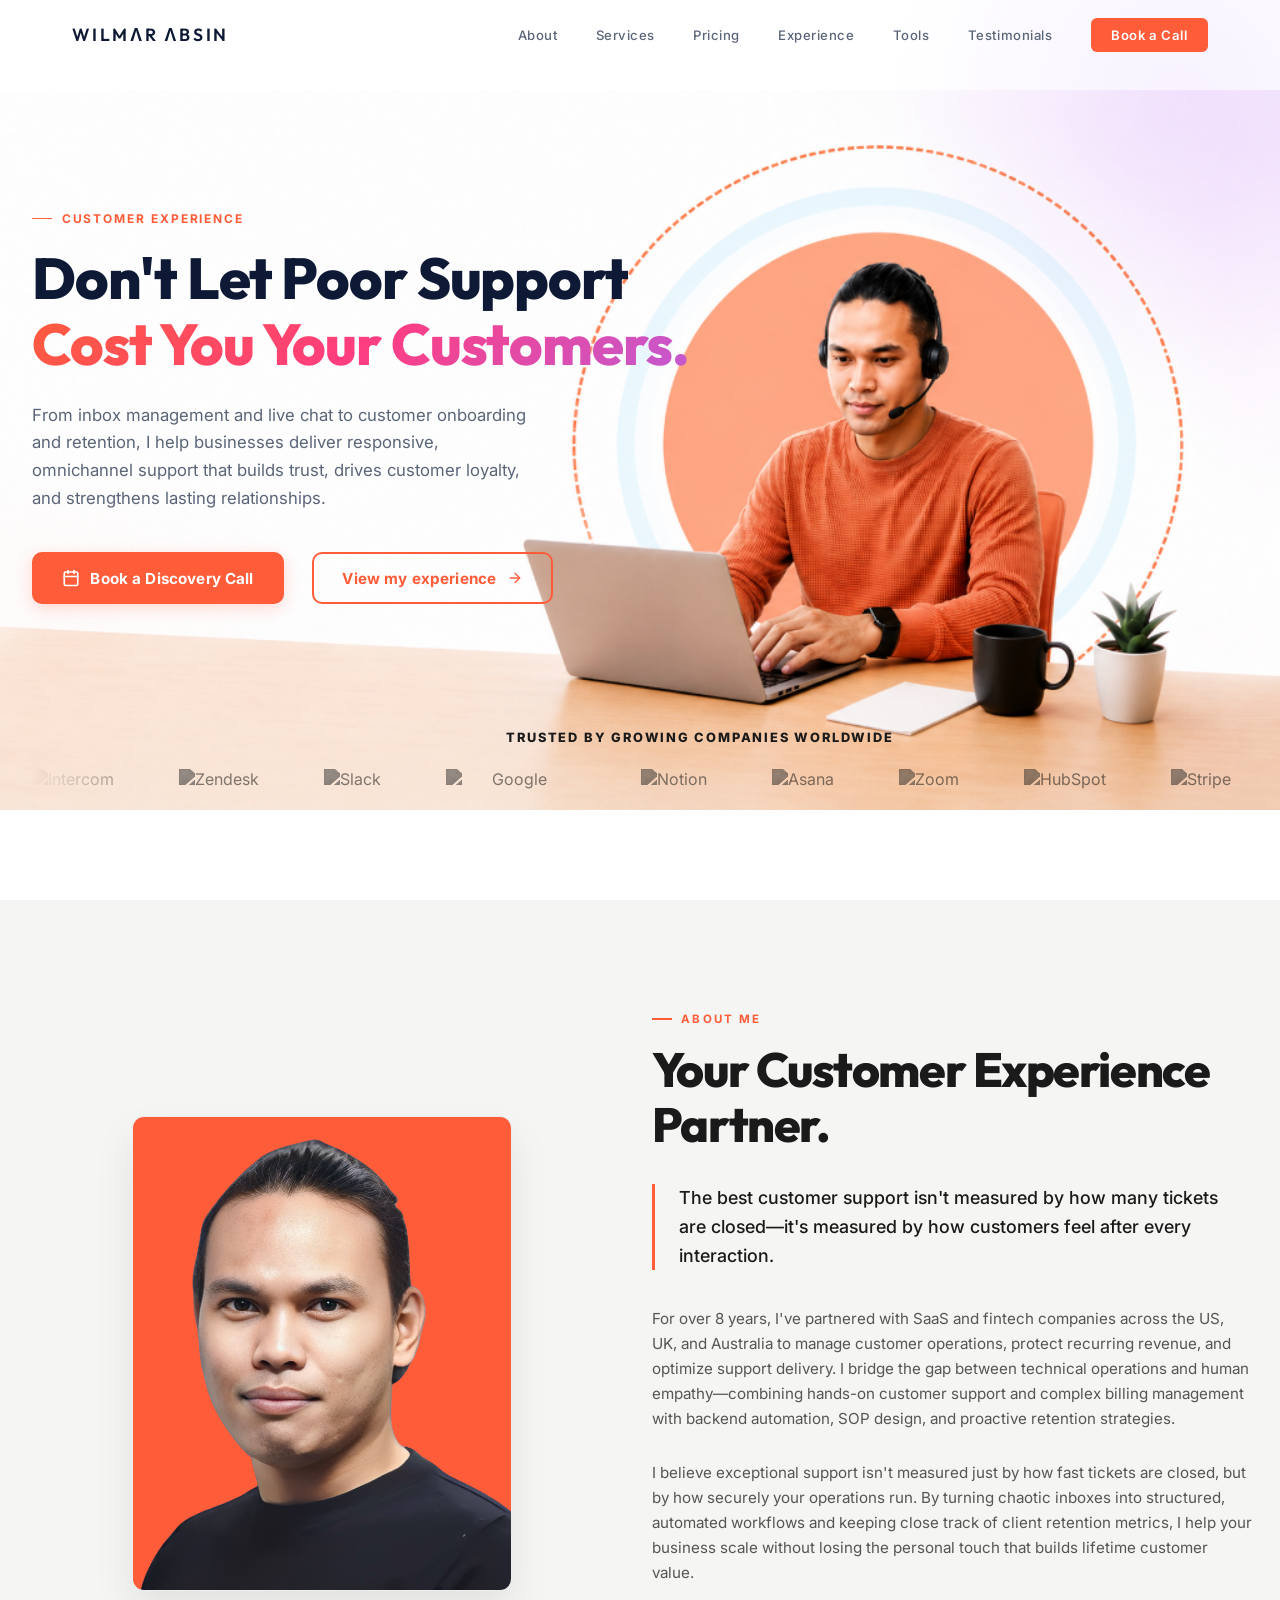
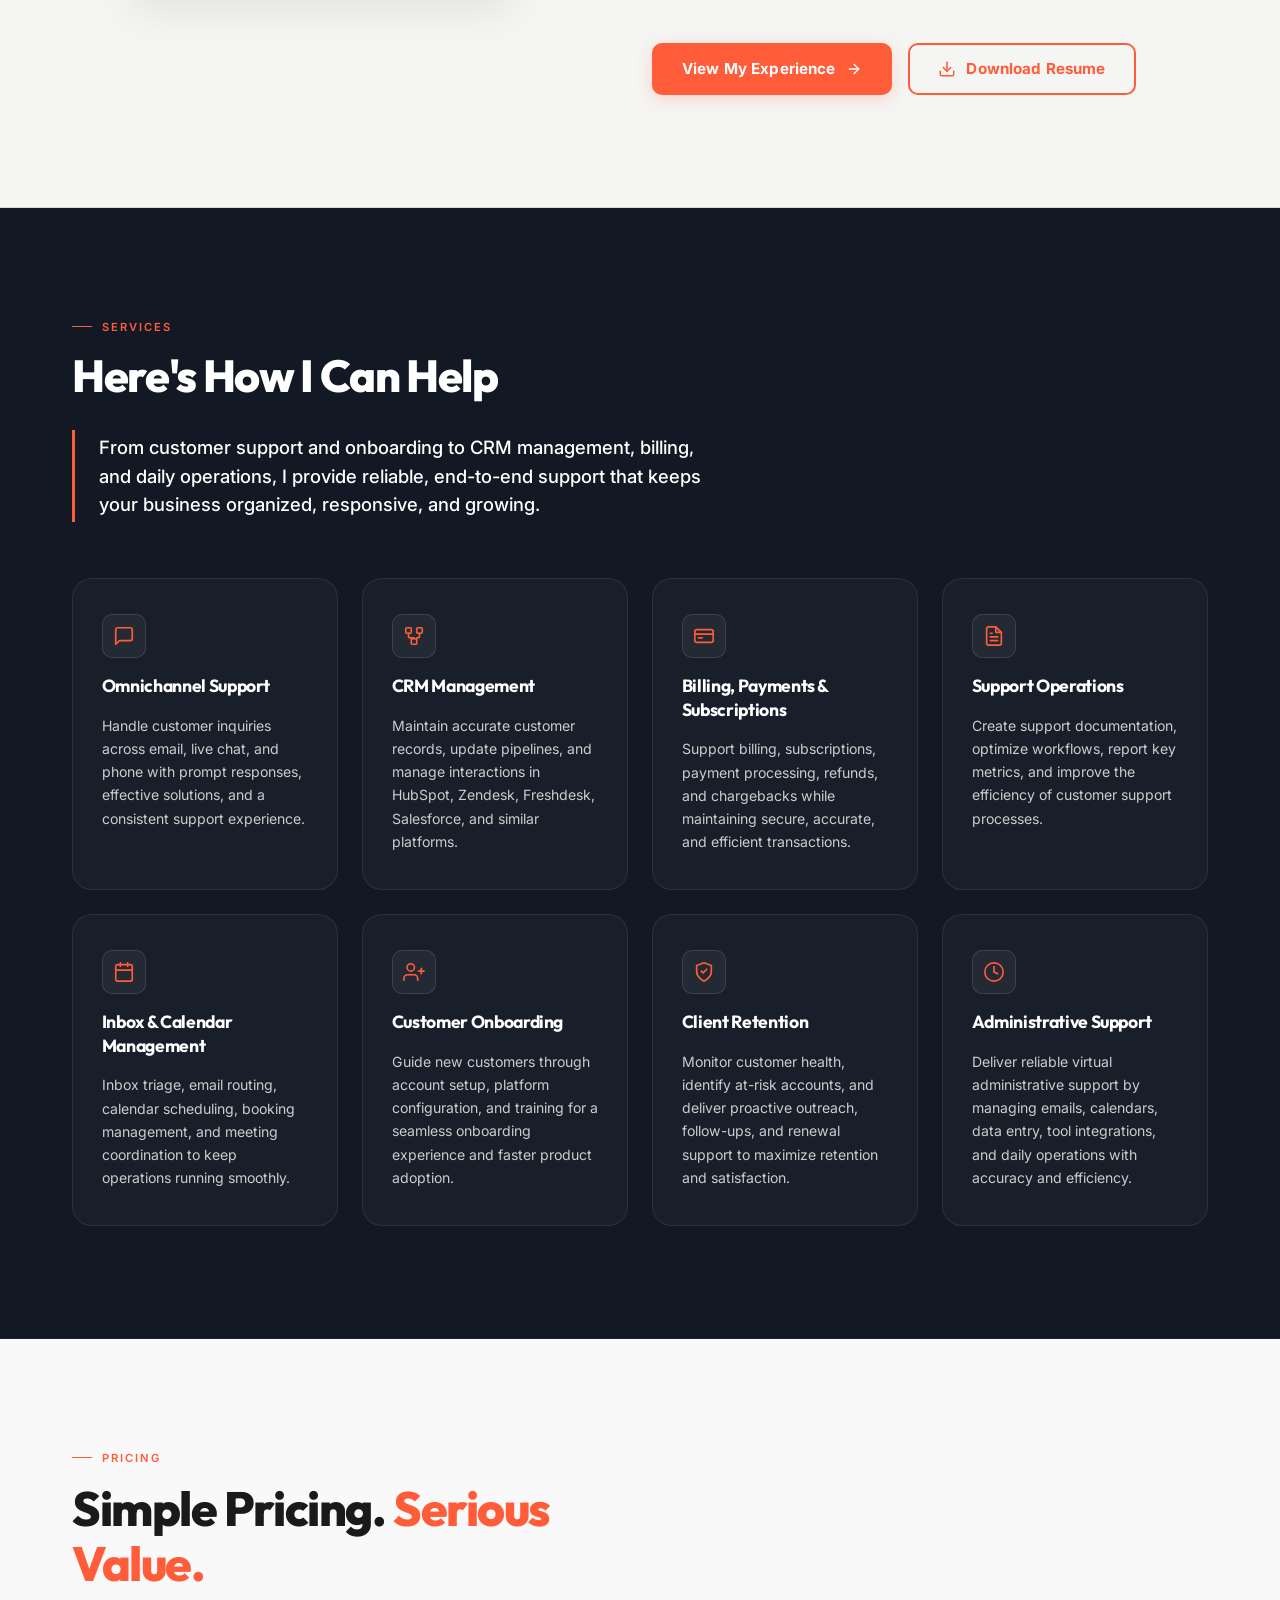
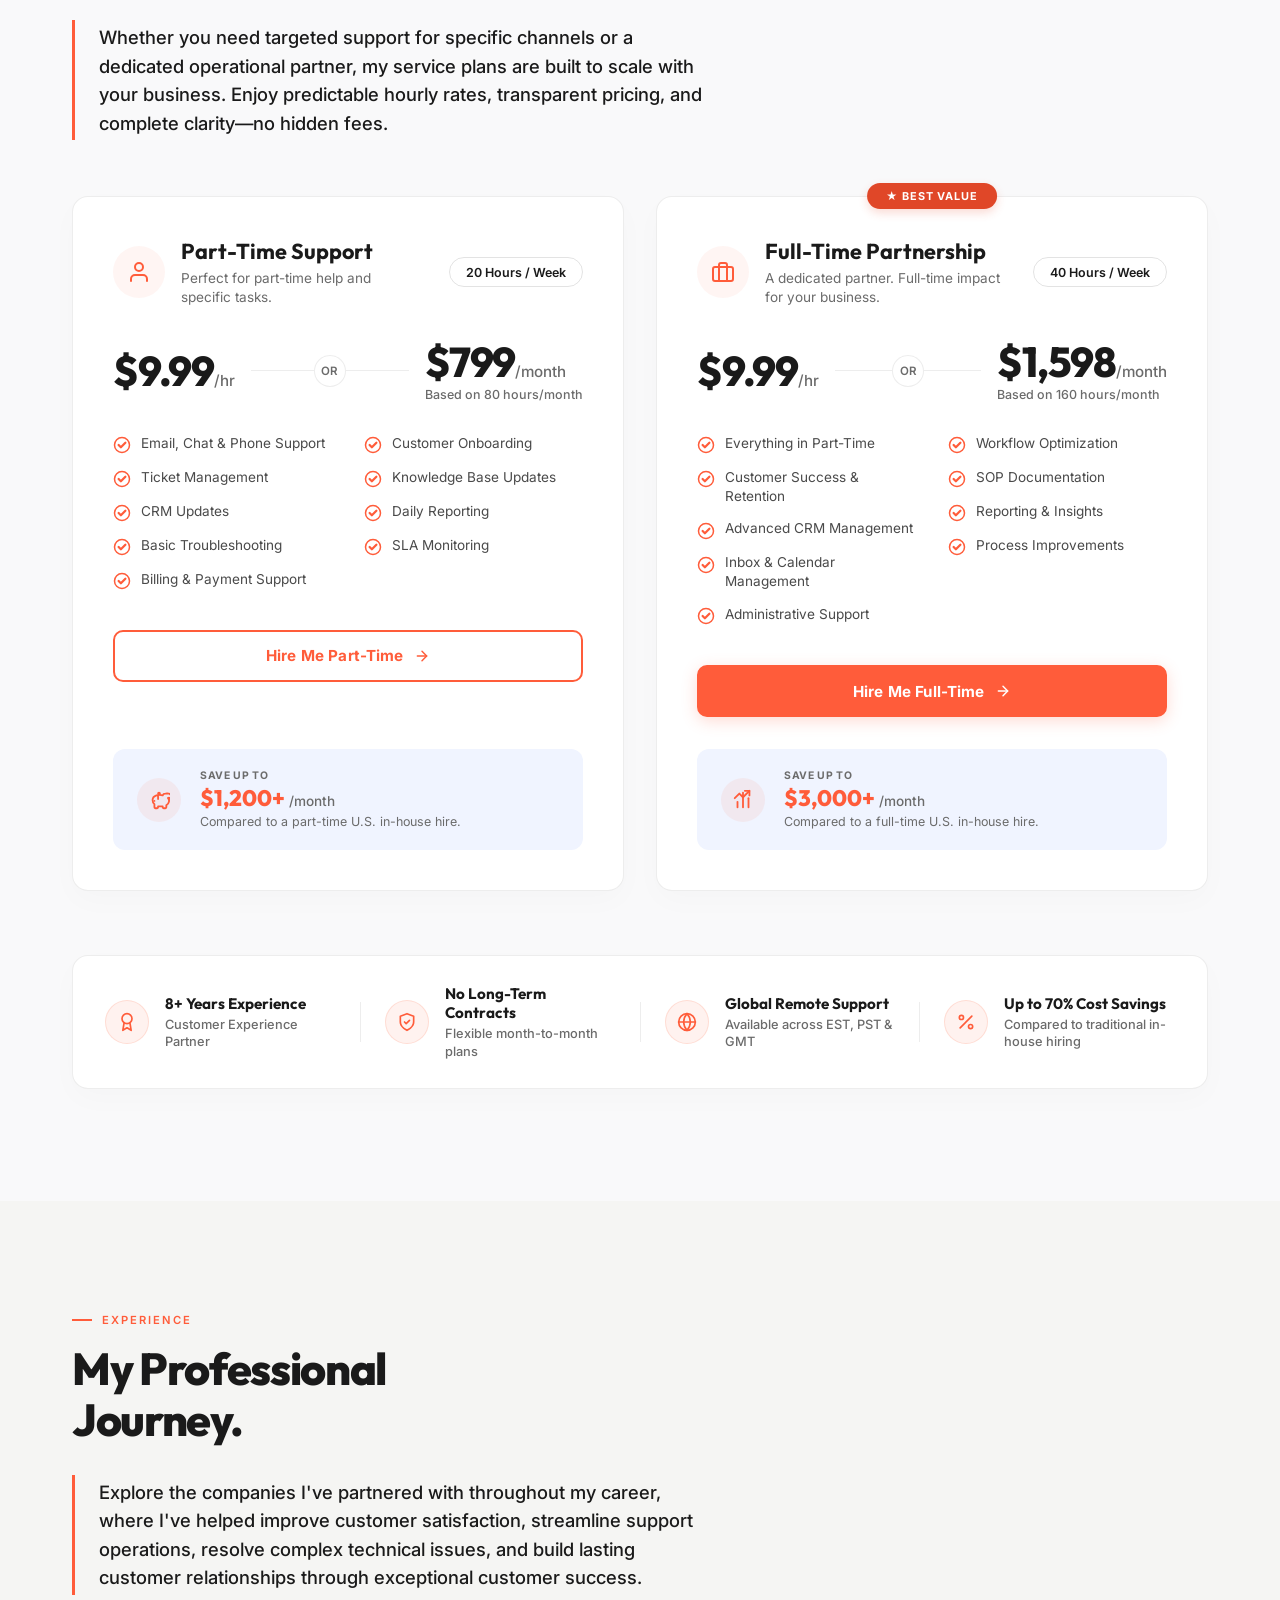
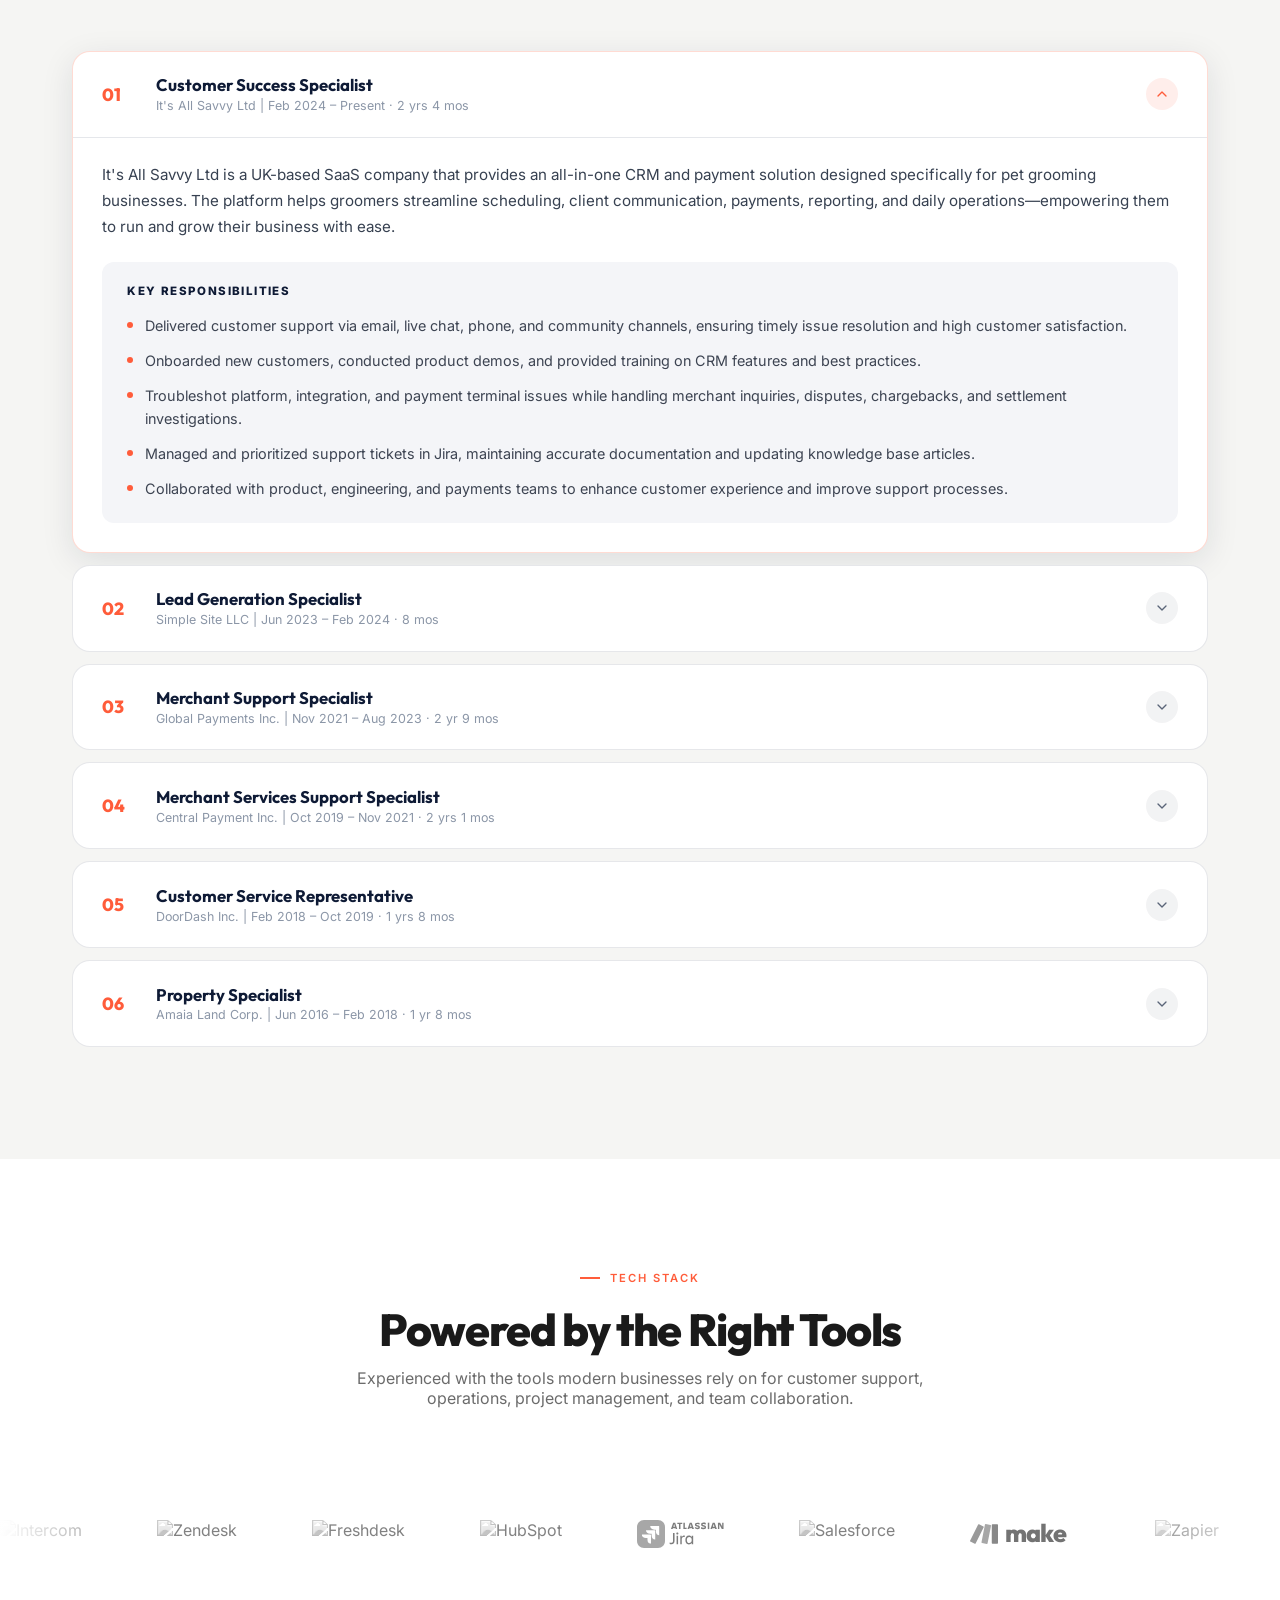
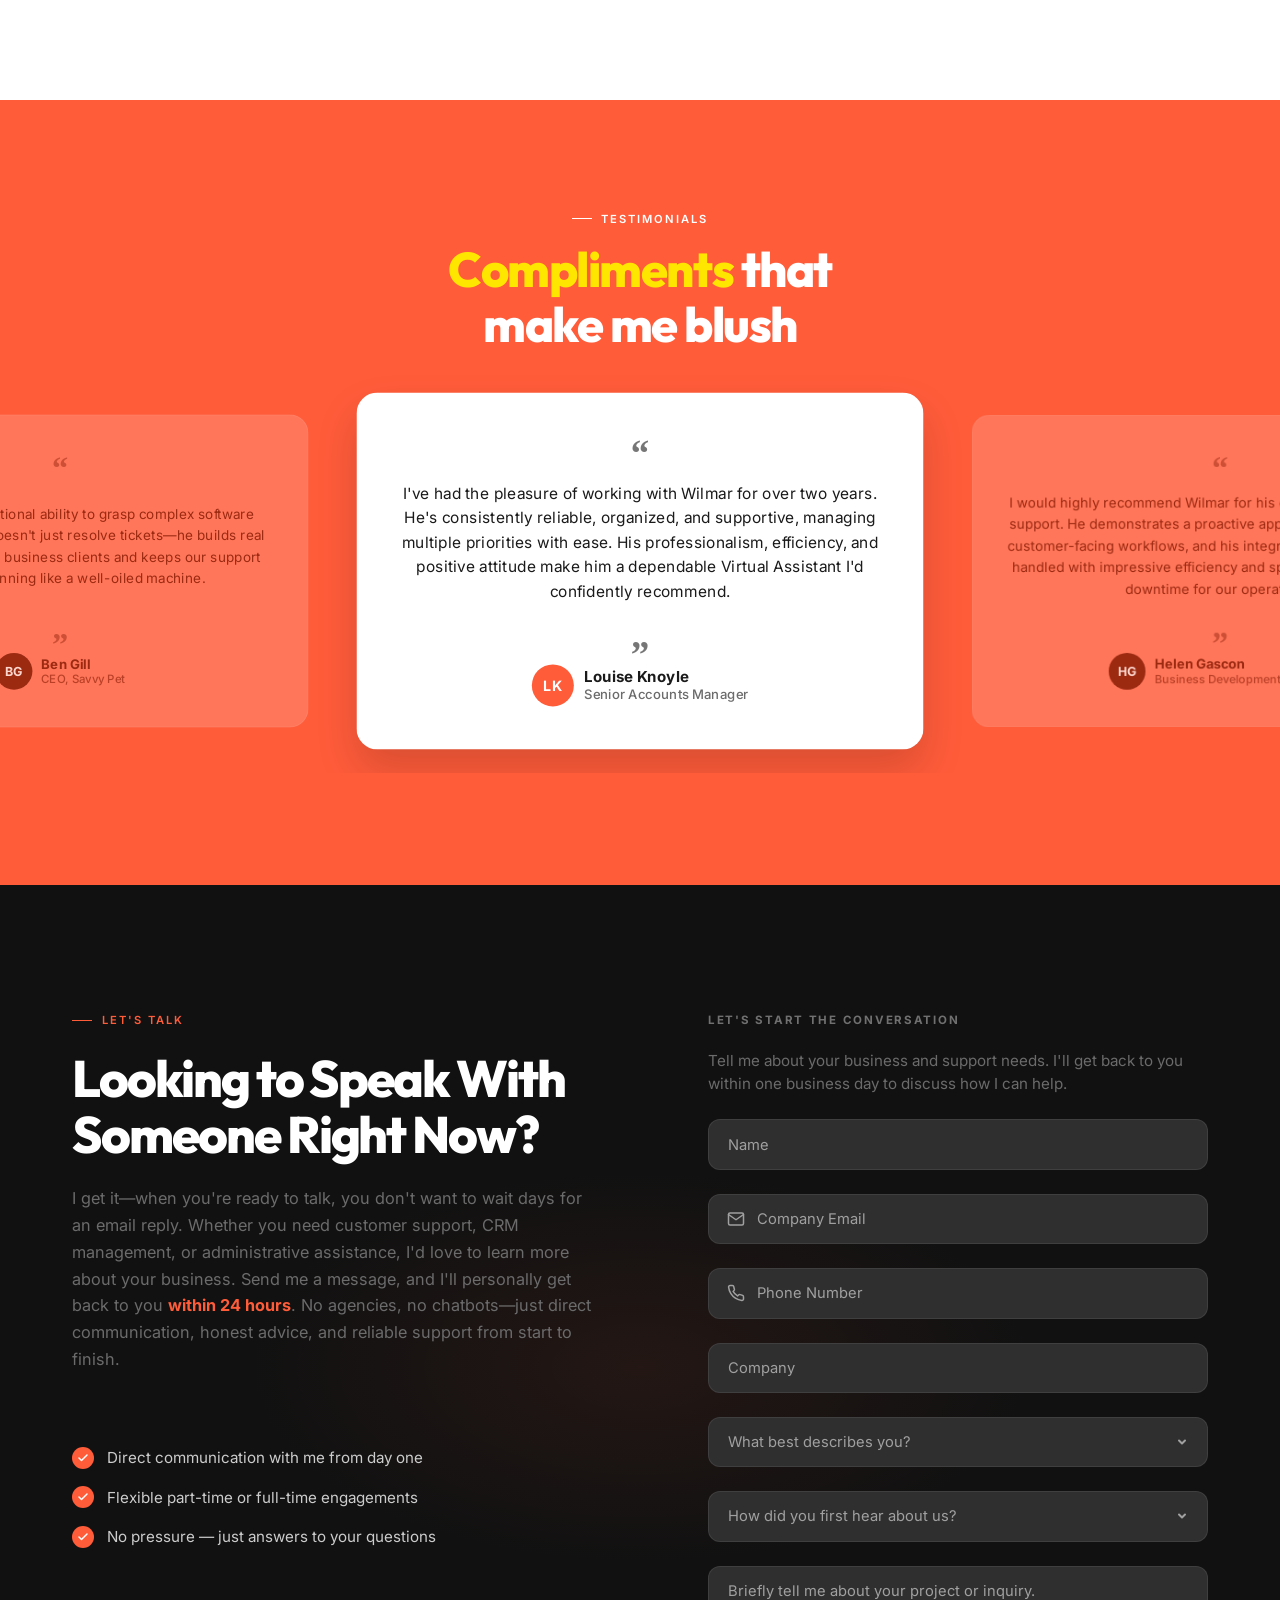
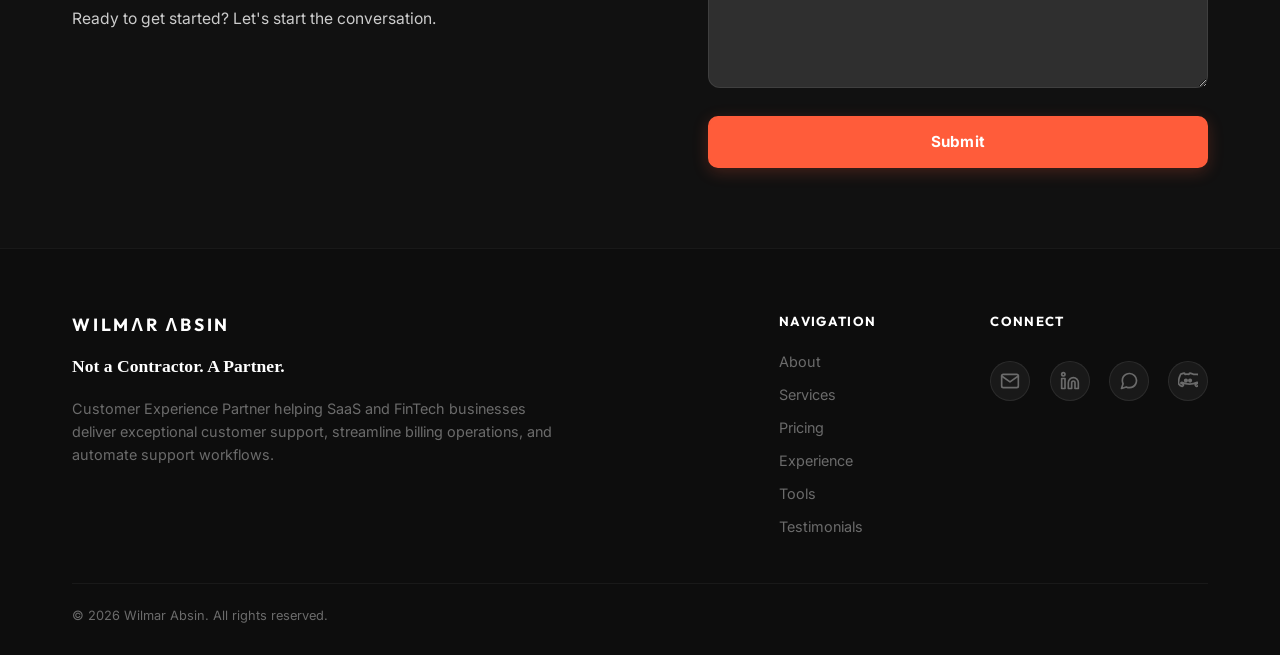
==== commit 306672dc: "Update all secondary CTA buttons to use orange accent brand color" ====
--- a/index.html
+++ b/index.html
@@ -388,13 +388,13 @@
             align-items: center;
             gap: 0.65rem;
             background: transparent;
-            color: var(--charcoal);
+            color: var(--accent);
             font-family: var(--font-body);
             font-size: 0.95rem;
             font-weight: 700;
             padding: 0.9rem 1.75rem;
             border-radius: 10px;
-            border: 2px solid var(--charcoal);
+            border: 2px solid var(--accent);
             transition: background 0.25s ease, color 0.25s ease, border-color 0.25s ease, transform 0.25s ease;
             text-decoration: none;
             letter-spacing: 0.01em;
@@ -402,7 +402,8 @@
         }
 
         .btn-secondary-link:hover {
-            background: var(--charcoal);
+            background: var(--accent);
+            border-color: var(--accent);
             color: #FFFFFF;
             transform: translateY(-2px);
         }
@@ -455,13 +456,13 @@
             justify-content: center;
             gap: 0.65rem;
             background: transparent;
-            color: var(--charcoal) !important;
+            color: var(--accent) !important;
             font-family: var(--font-body);
             font-size: 0.95rem;
             font-weight: 700;
             padding: 0.9rem 1.75rem;
             border-radius: 10px;
-            border: 2px solid var(--charcoal);
+            border: 2px solid var(--accent);
             transition: background 0.25s ease, color 0.25s ease, border-color 0.25s ease, transform 0.25s ease;
             text-decoration: none;
             letter-spacing: 0.01em;
@@ -469,7 +470,8 @@
         }
 
         .btn-secondary:hover {
-            background: var(--charcoal);
+            background: var(--accent);
+            border-color: var(--accent);
             color: #FFFFFF !important;
             transform: translateY(-2px);
         }
@@ -1735,12 +1737,13 @@
 
         .pricing-cta-btn.outline {
             background: transparent;
-            border: 2px solid var(--charcoal);
-            color: var(--charcoal);
+            border: 2px solid var(--accent);
+            color: var(--accent);
         }
 
         .pricing-cta-btn.outline:hover {
-            background: var(--charcoal);
+            background: var(--accent);
+            border-color: var(--accent);
             color: #FFFFFF;
             transform: translateY(-2px);
         }
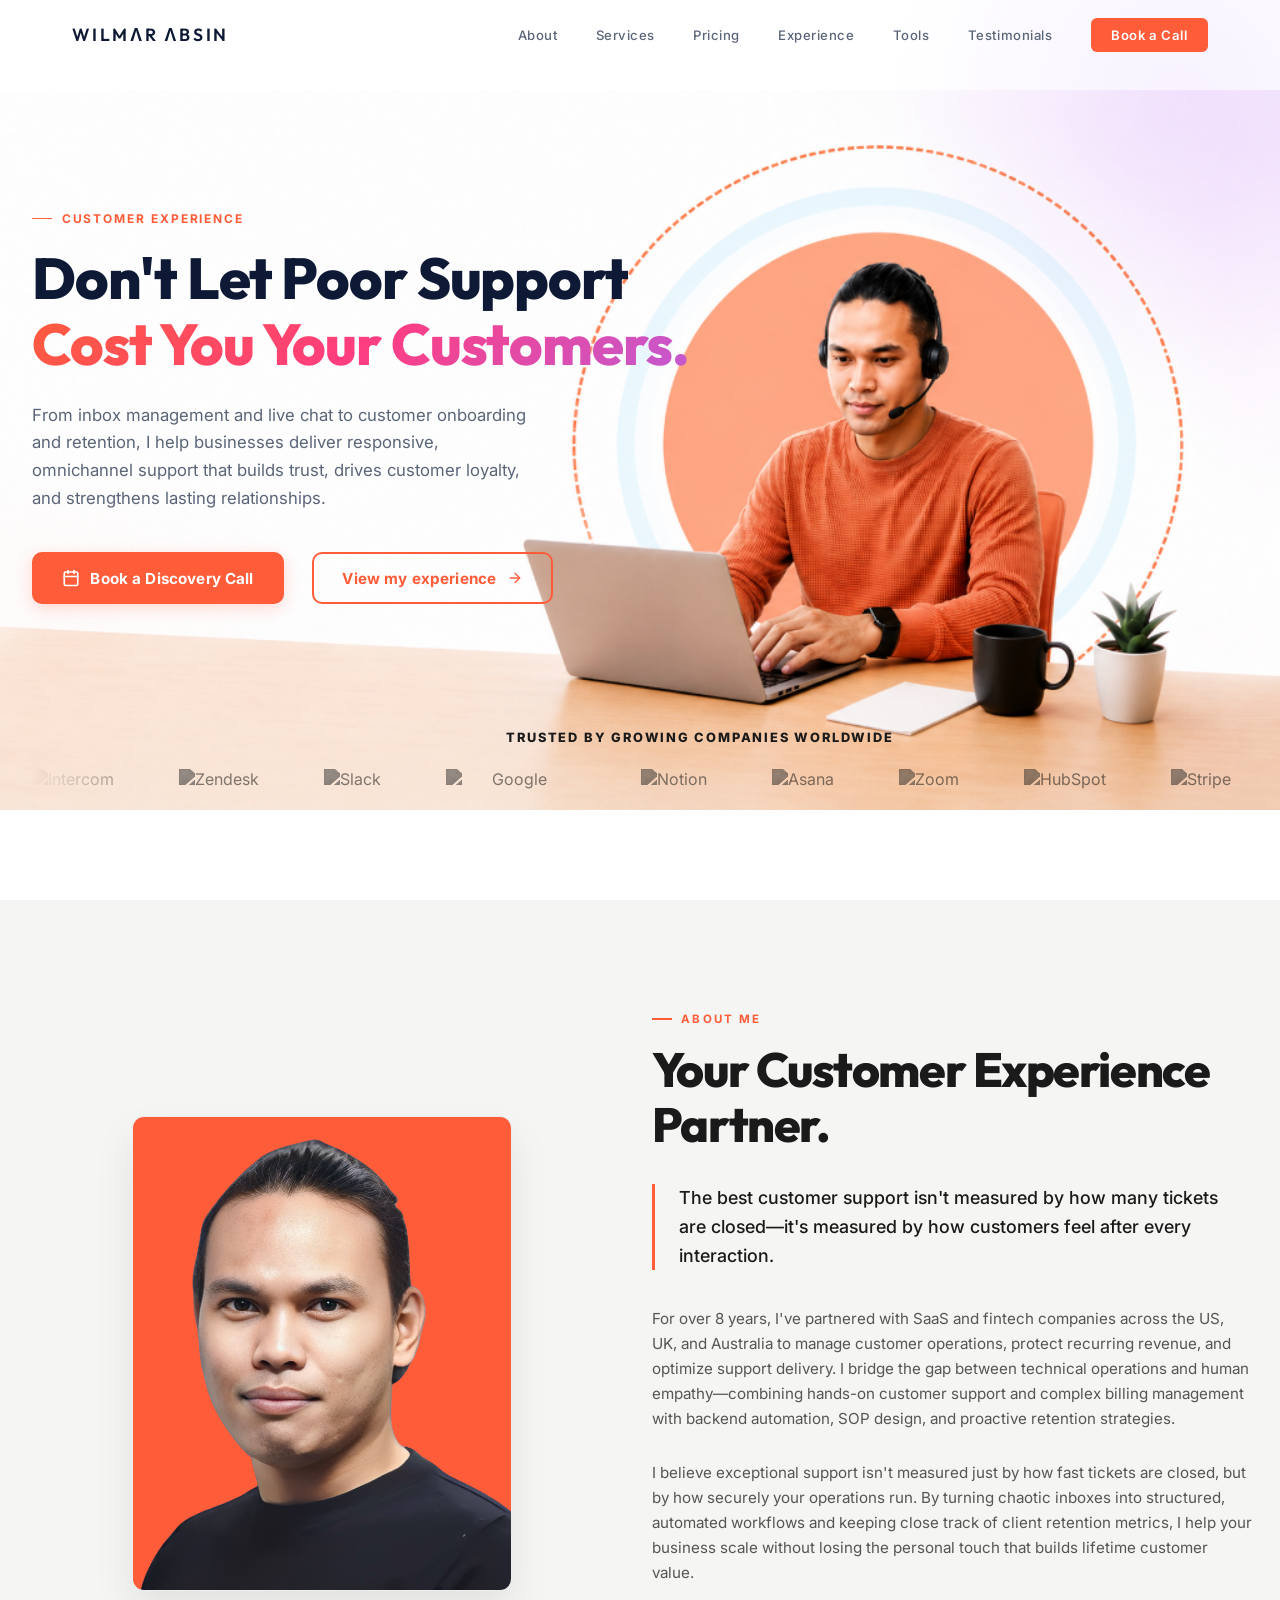
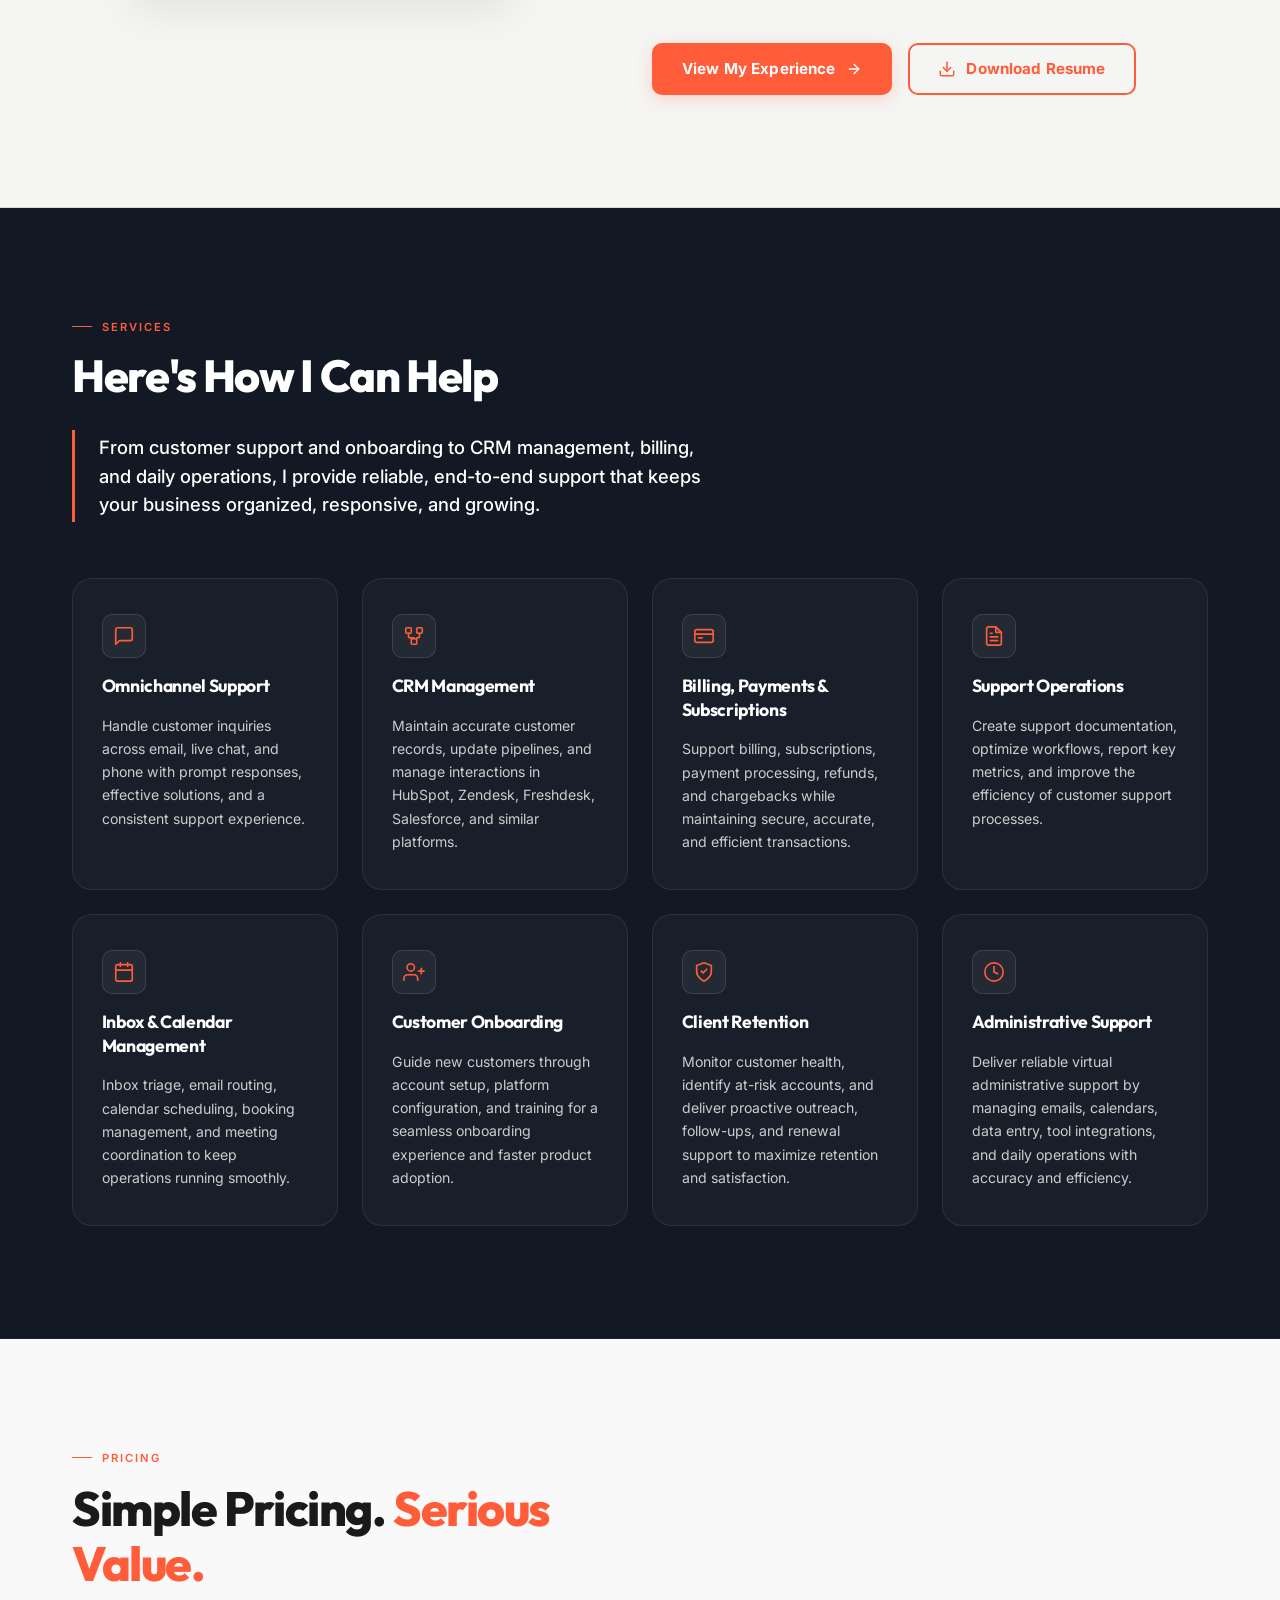
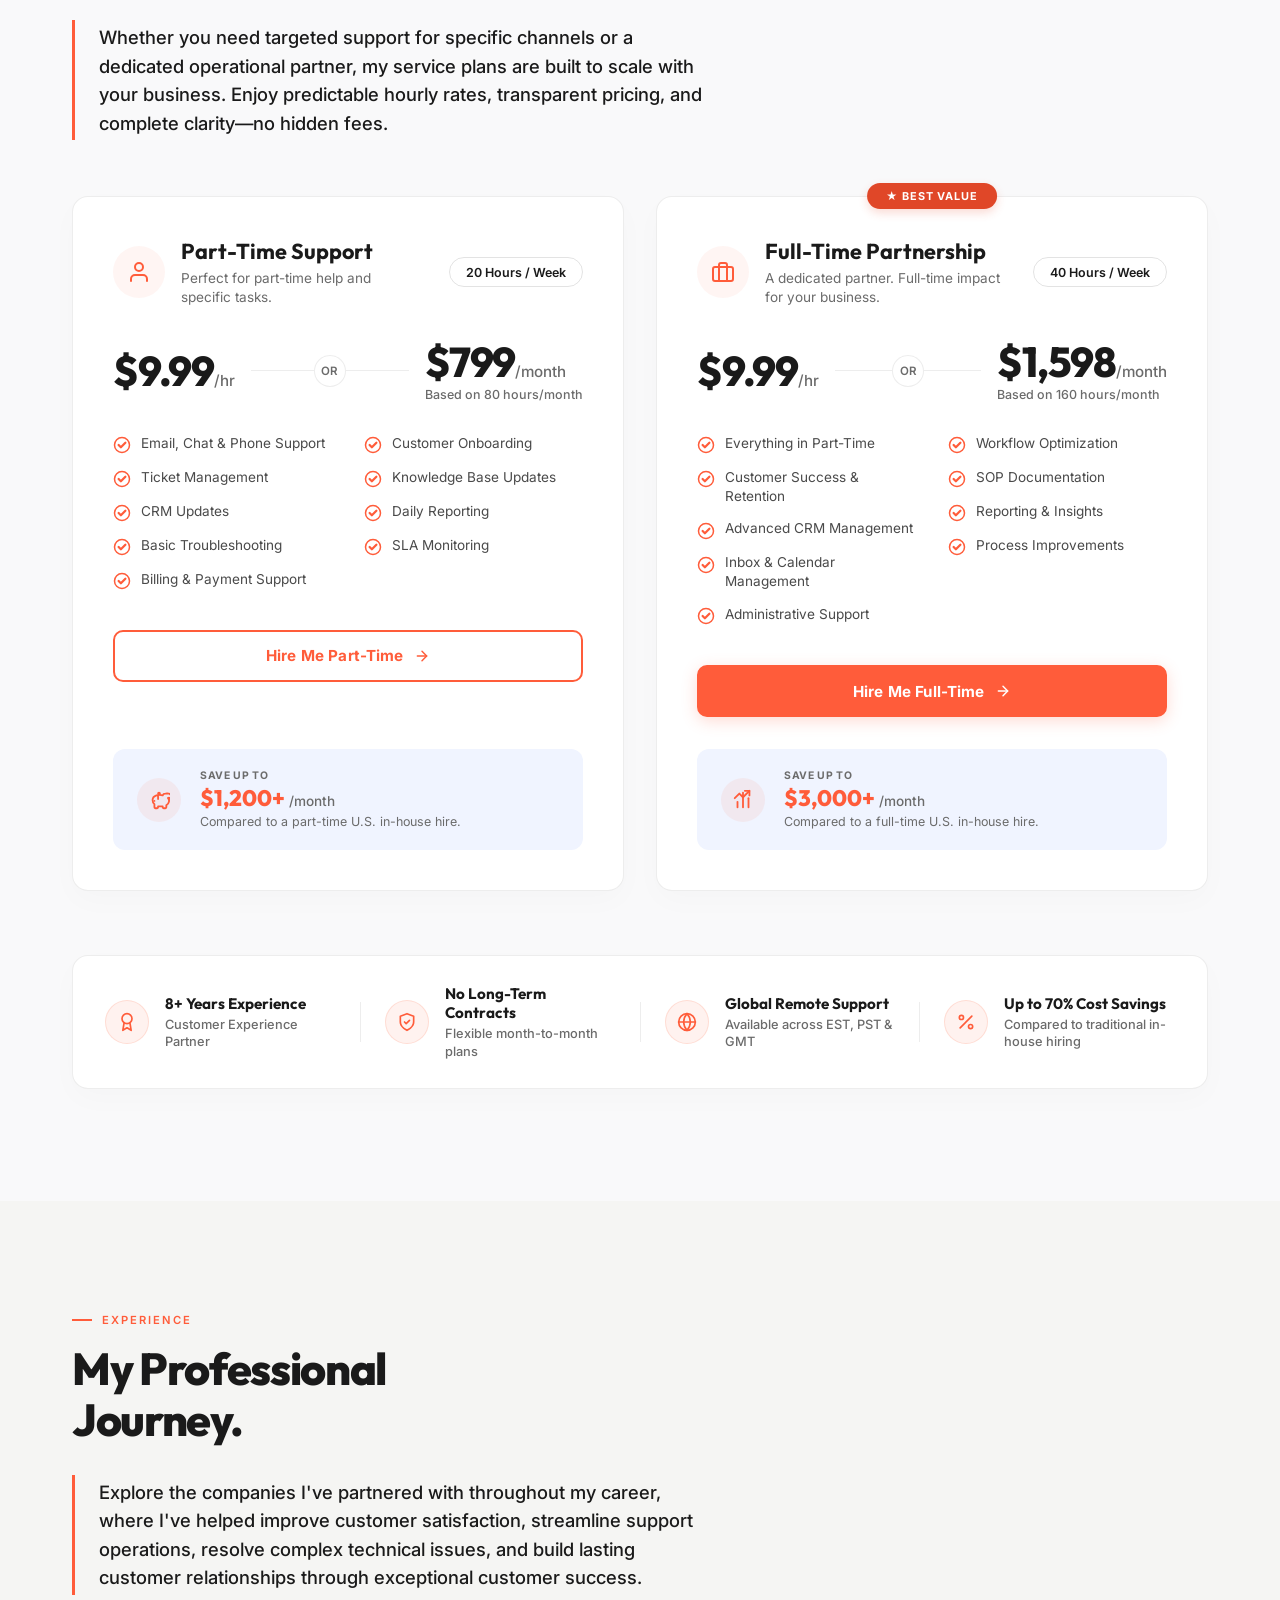
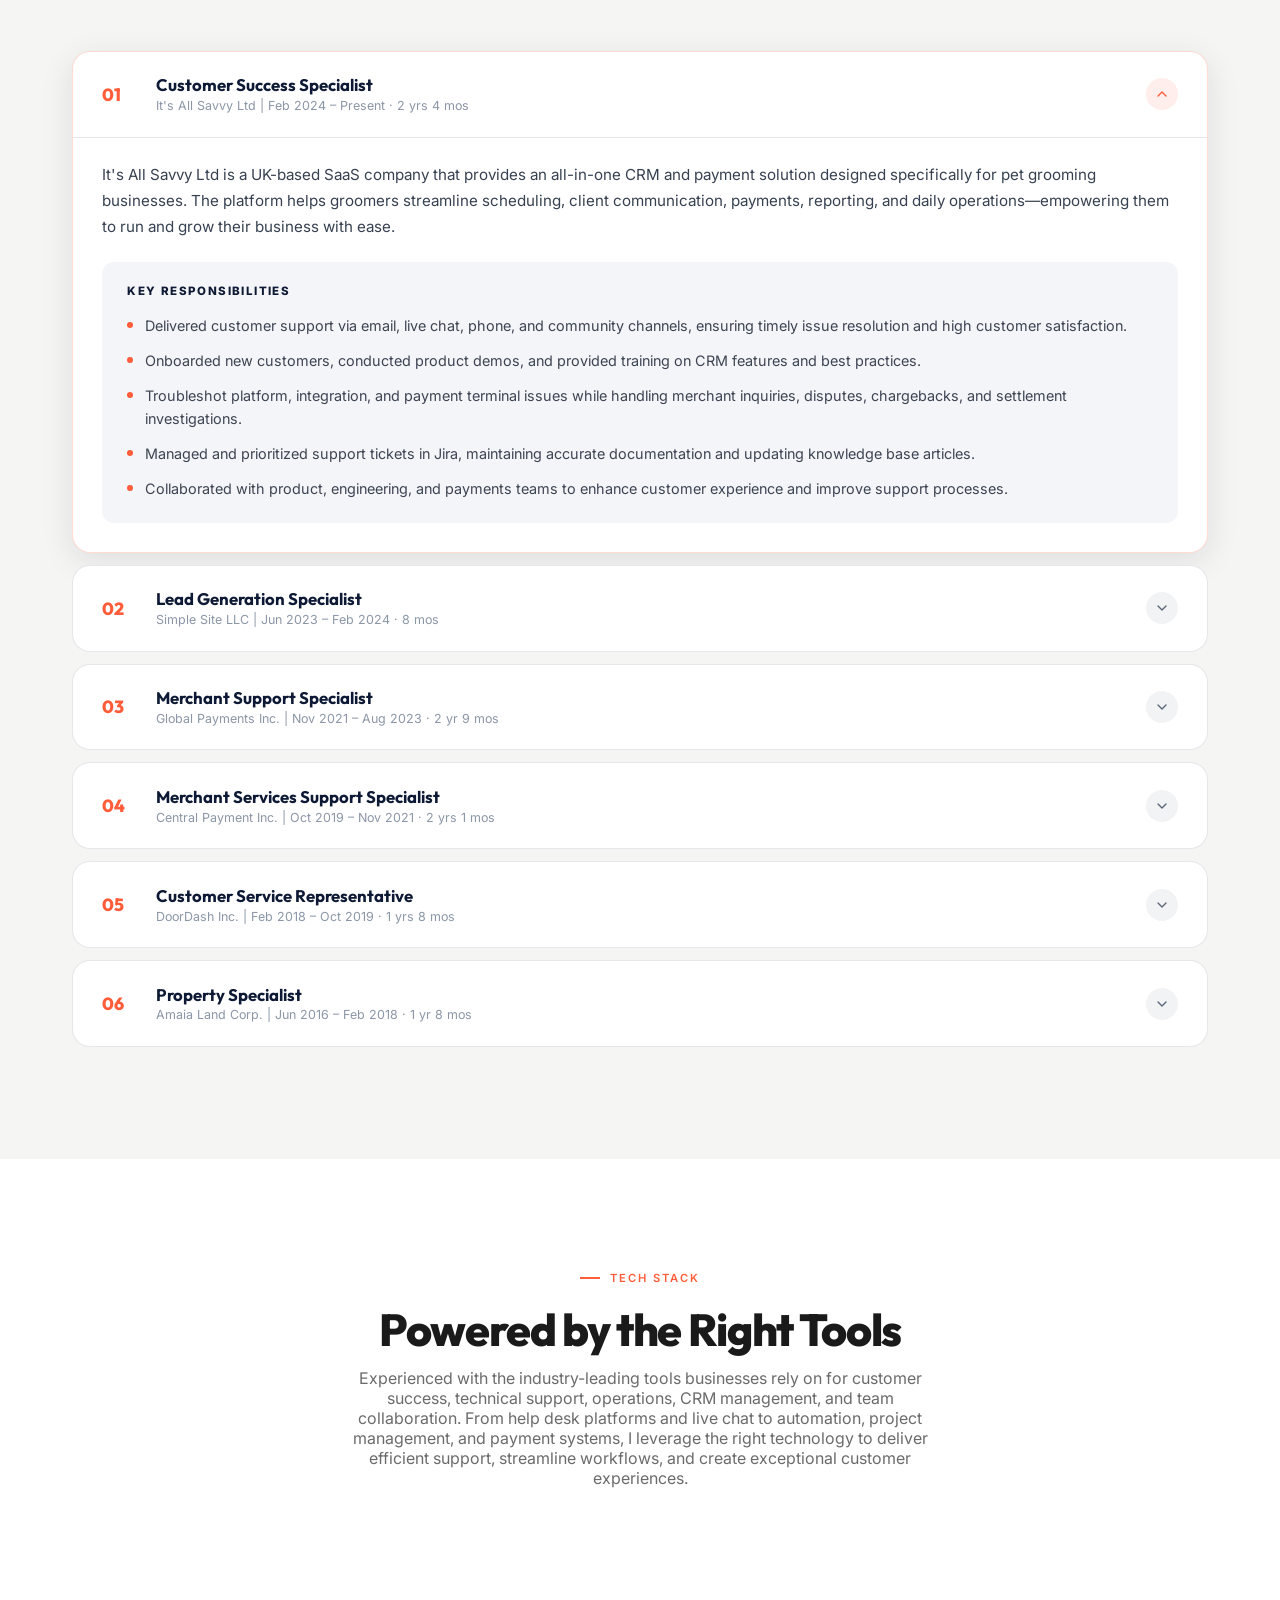
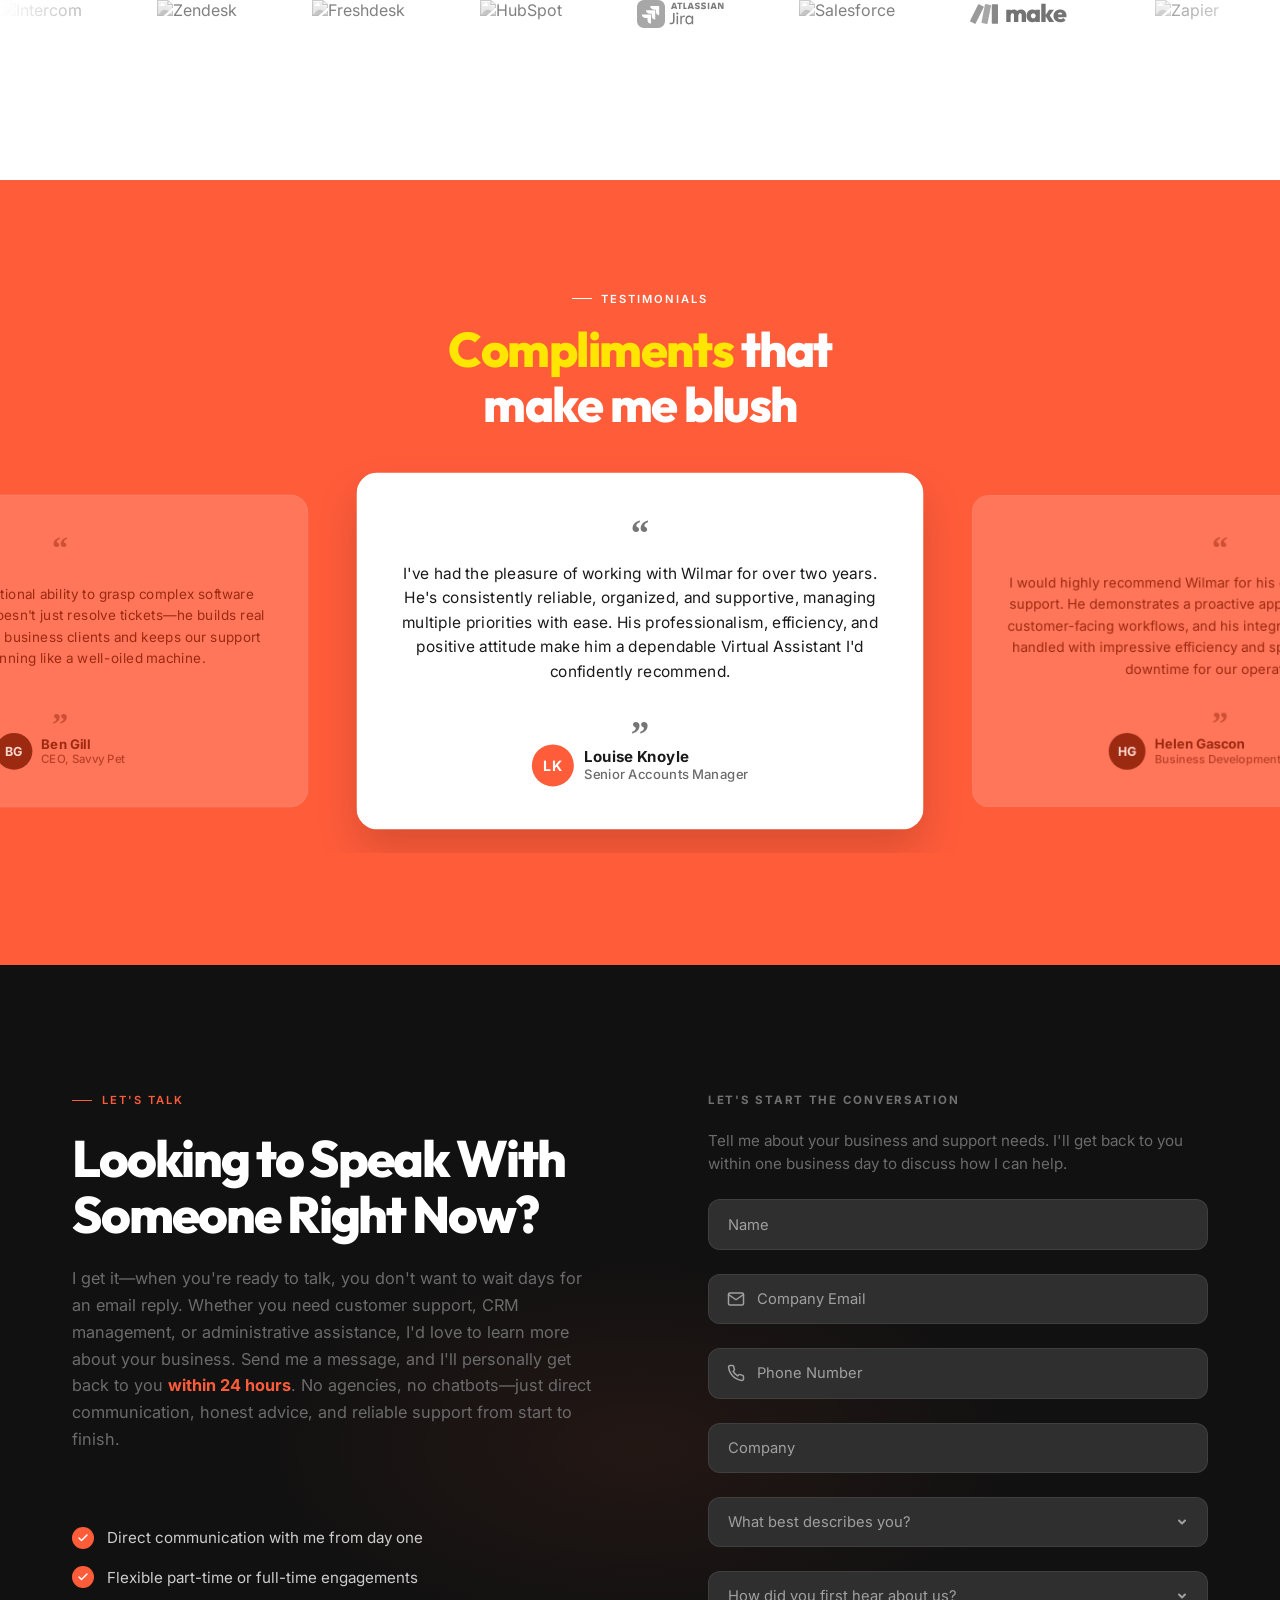
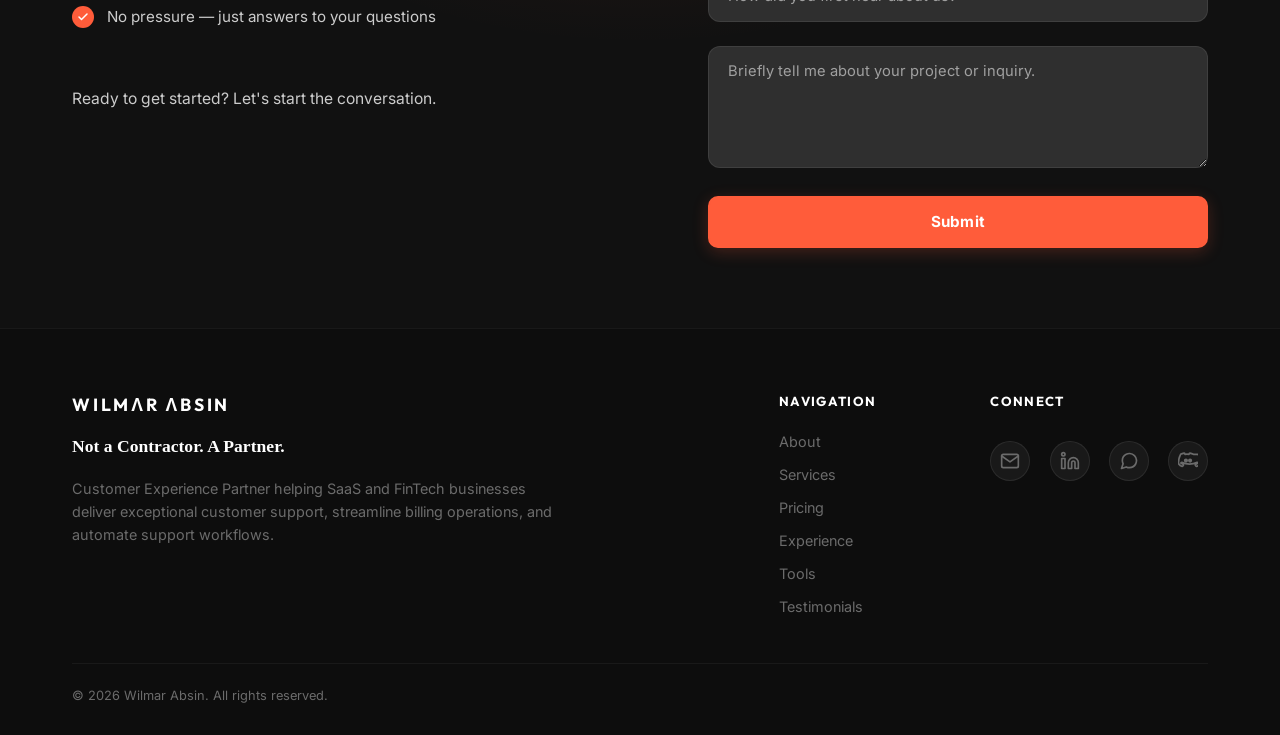
==== commit 0dfb46fa: "Update Tech Stack section description text" ====
--- a/index.html
+++ b/index.html
@@ -4875,8 +4875,7 @@
                 Powered by the Right Tools
             </h2>
             <p class="tools-sub reveal reveal-delay-2">
-                Experienced with the tools modern businesses rely on for customer support, operations, project
-                management, and team collaboration.
+                Experienced with the industry-leading tools businesses rely on for customer success, technical support, operations, CRM management, and team collaboration. From help desk platforms and live chat to automation, project management, and payment systems, I leverage the right technology to deliver efficient support, streamline workflows, and create exceptional customer experiences.
             </p>
 
         </div>
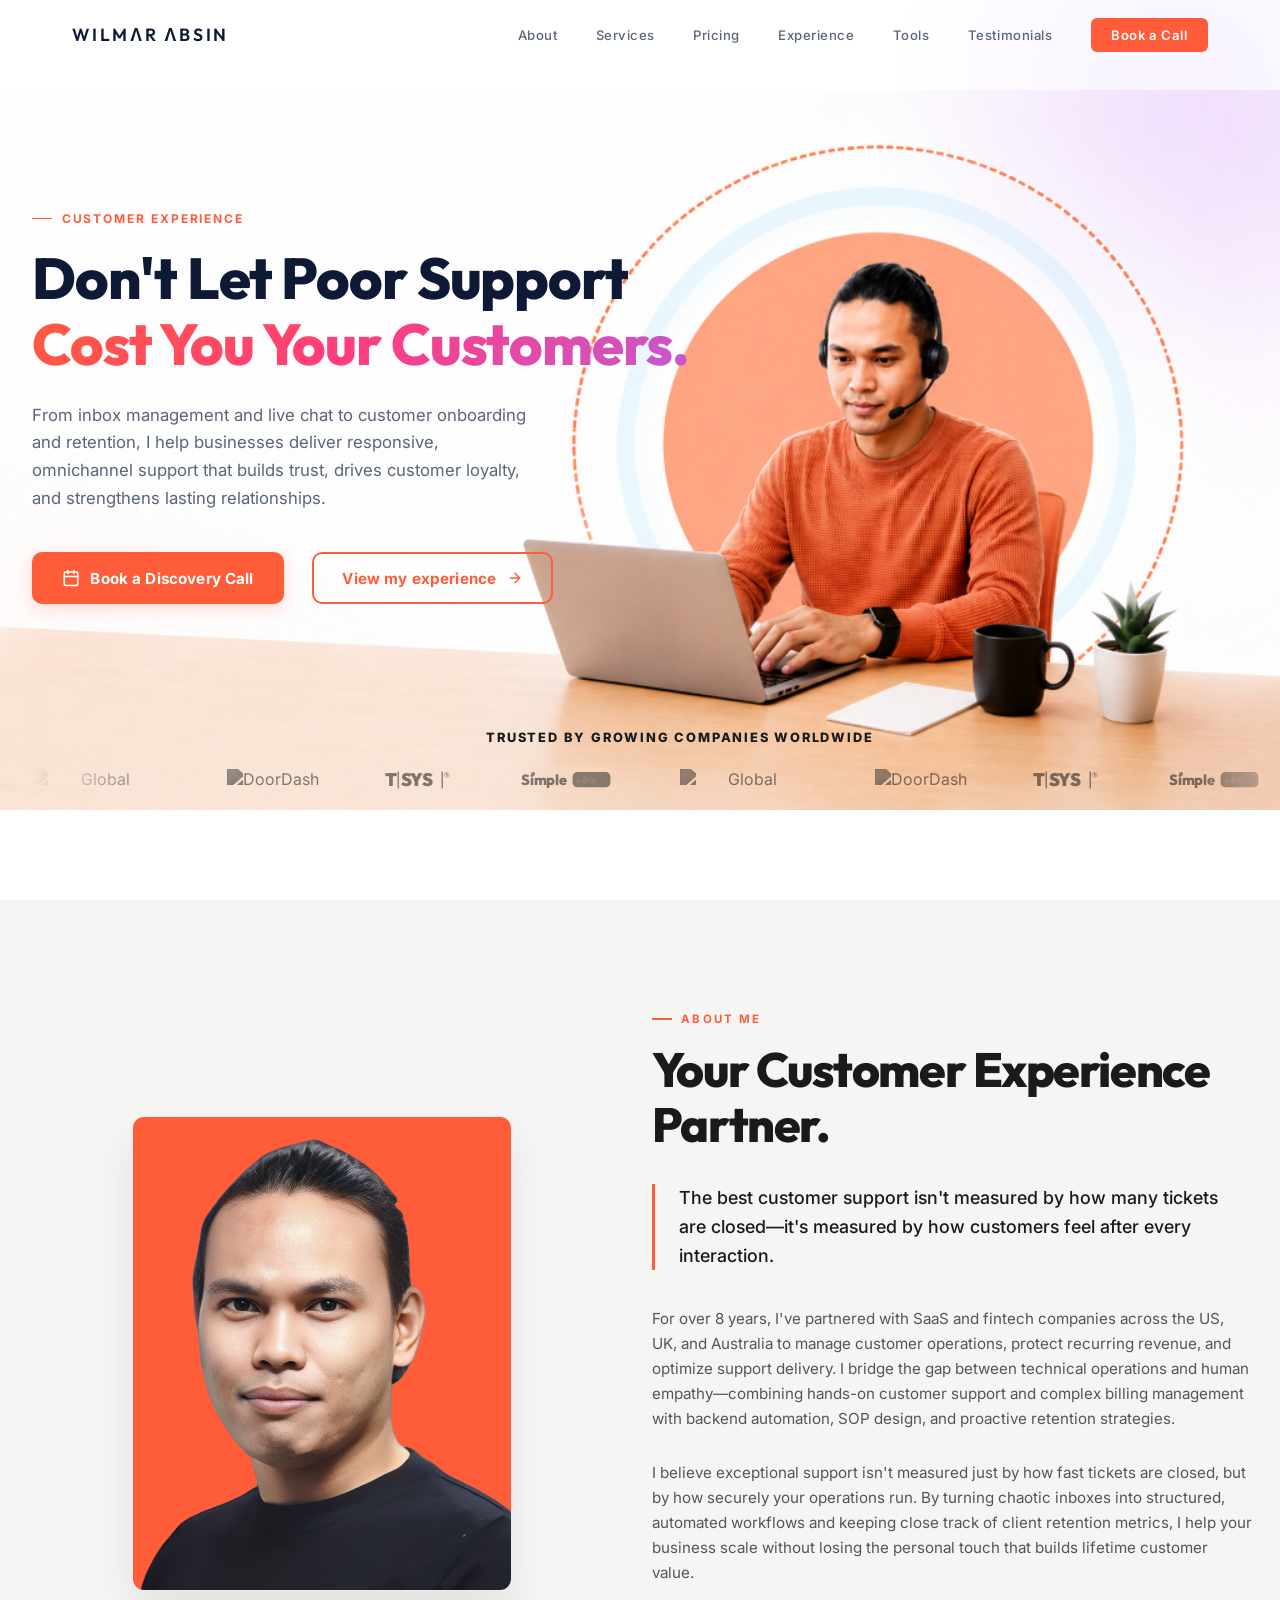
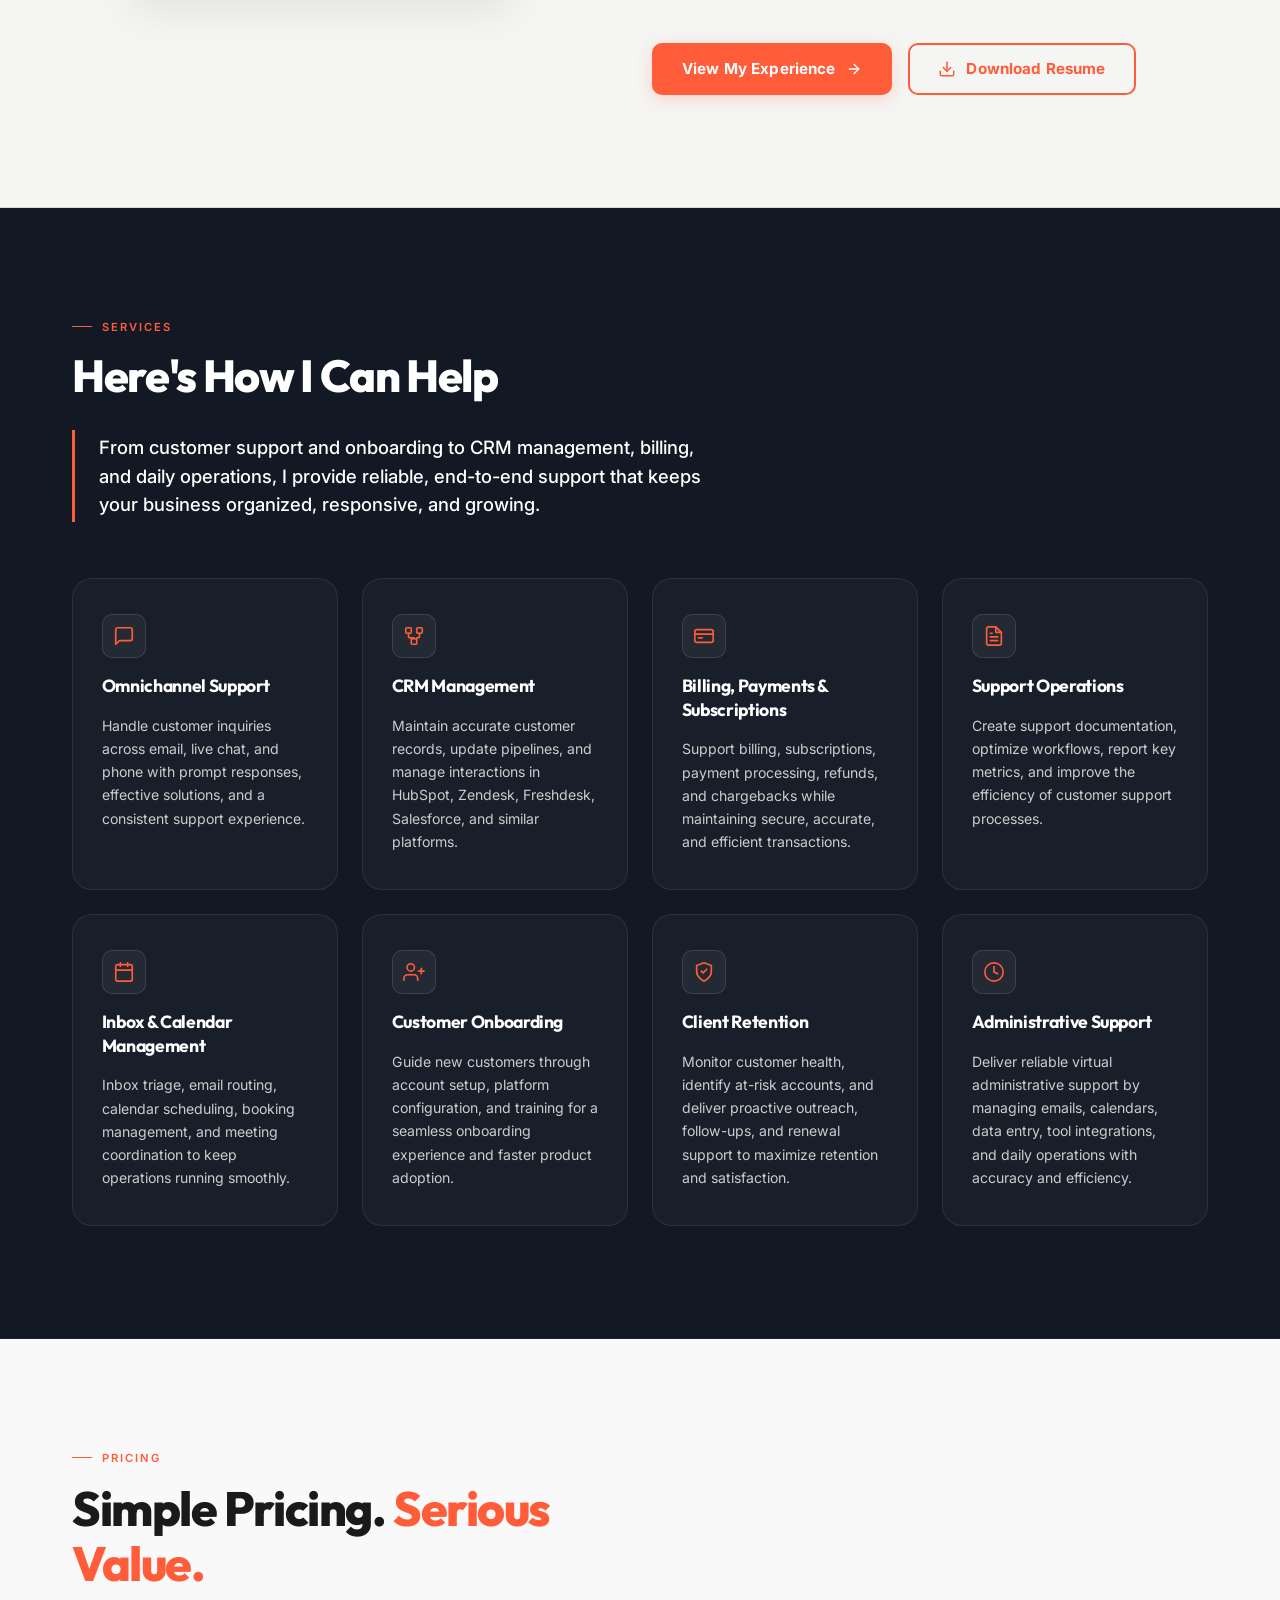
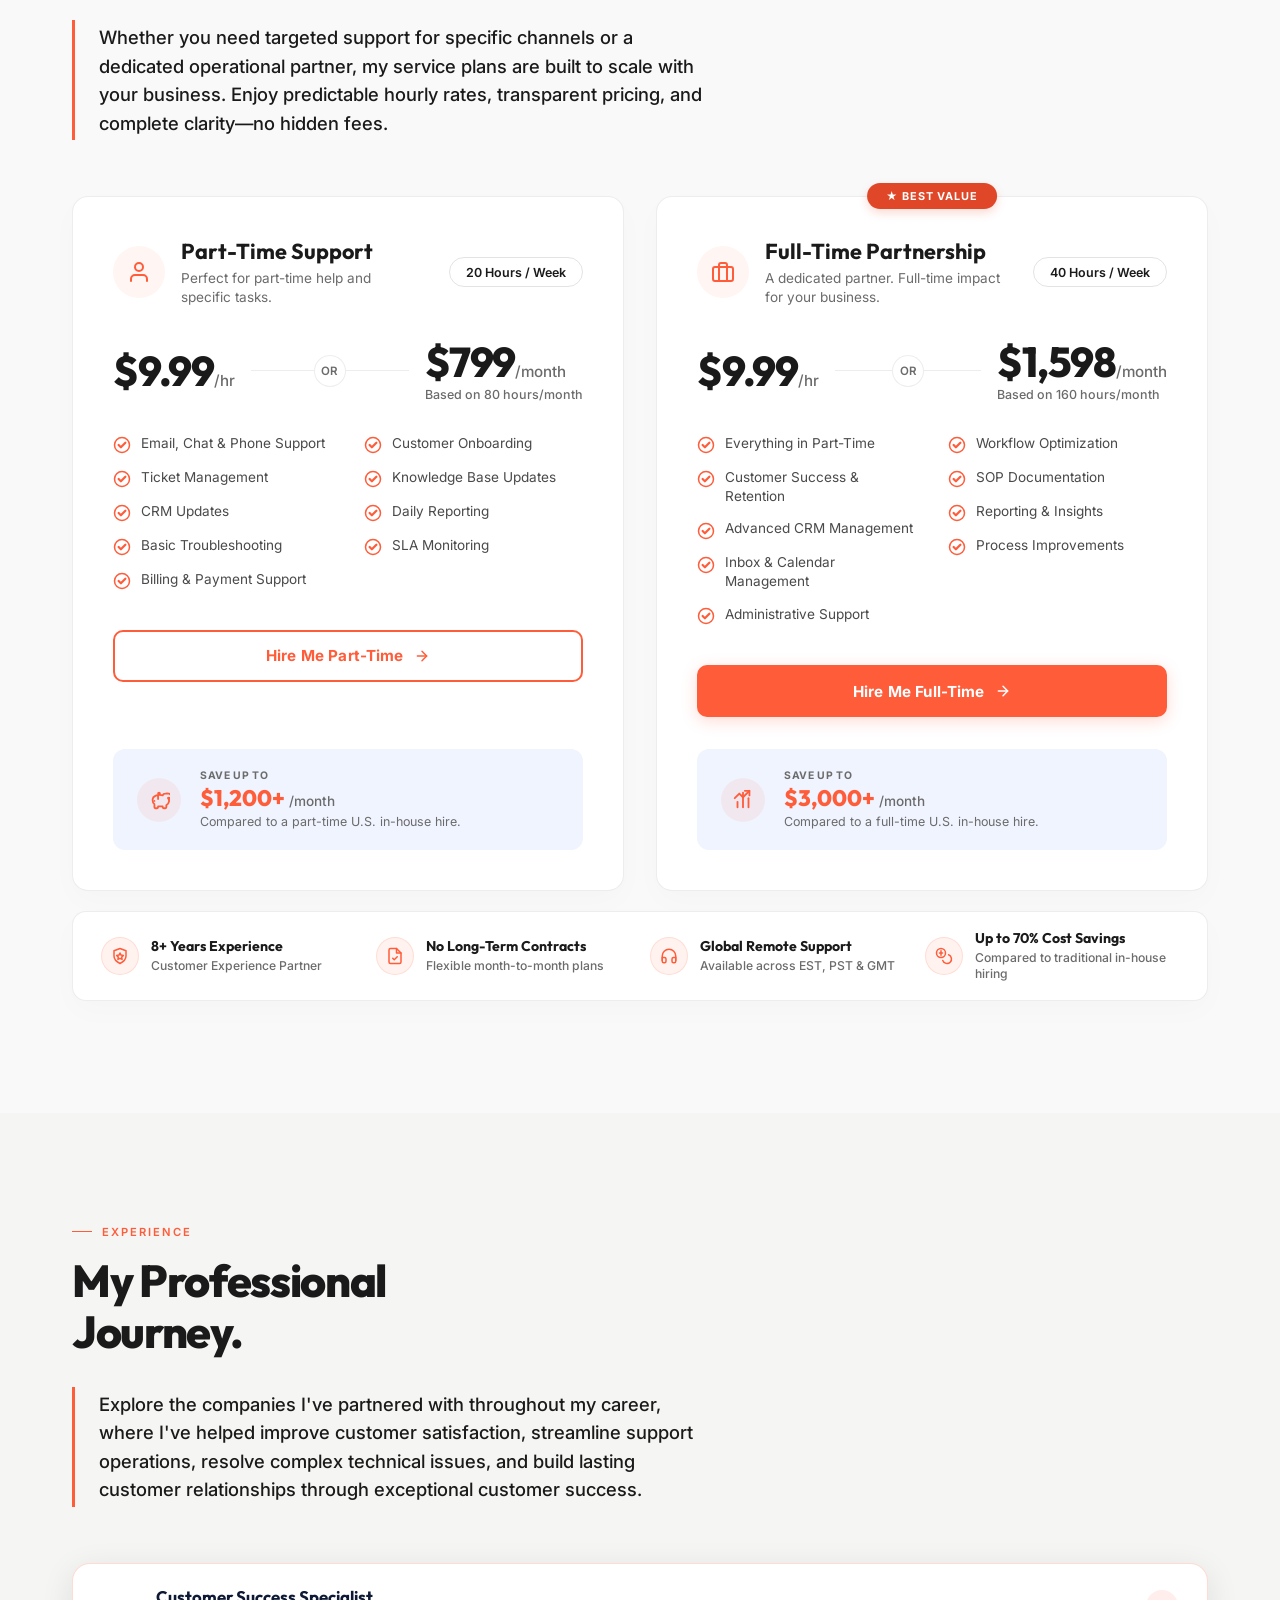
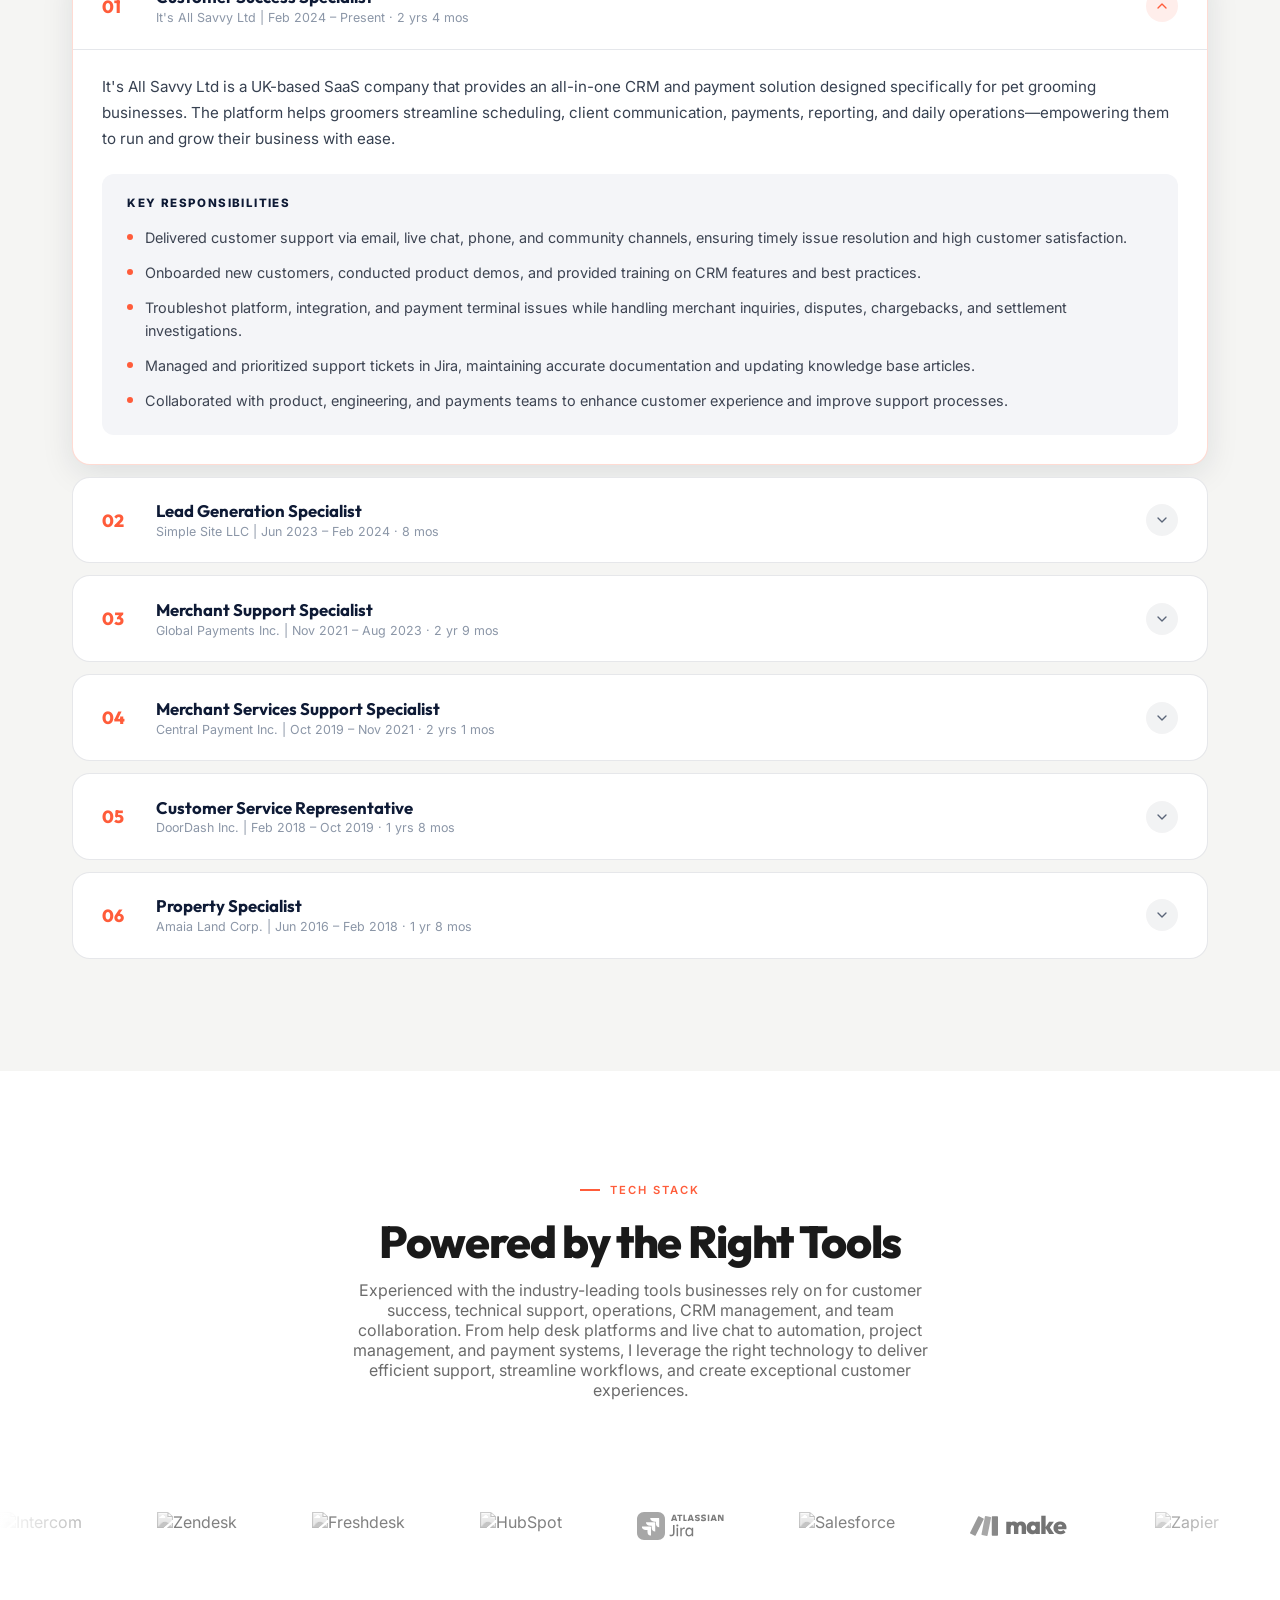
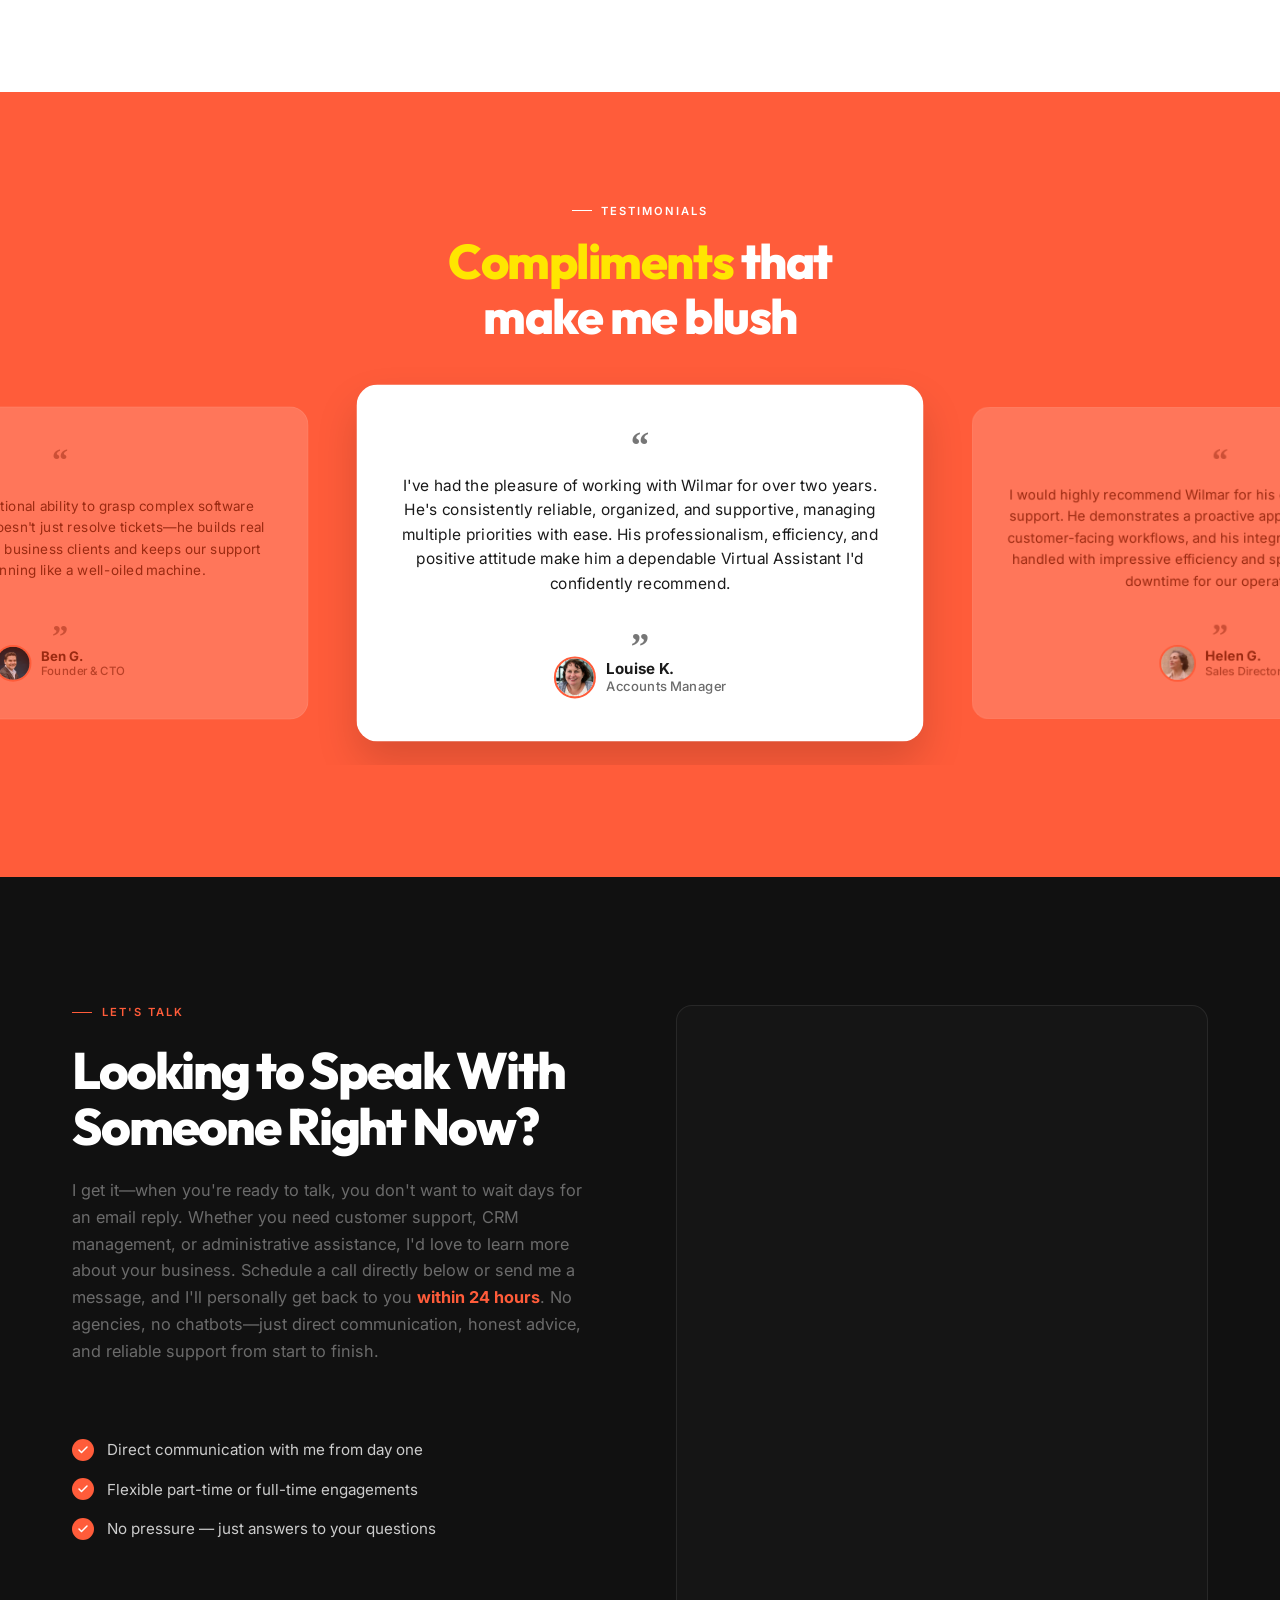
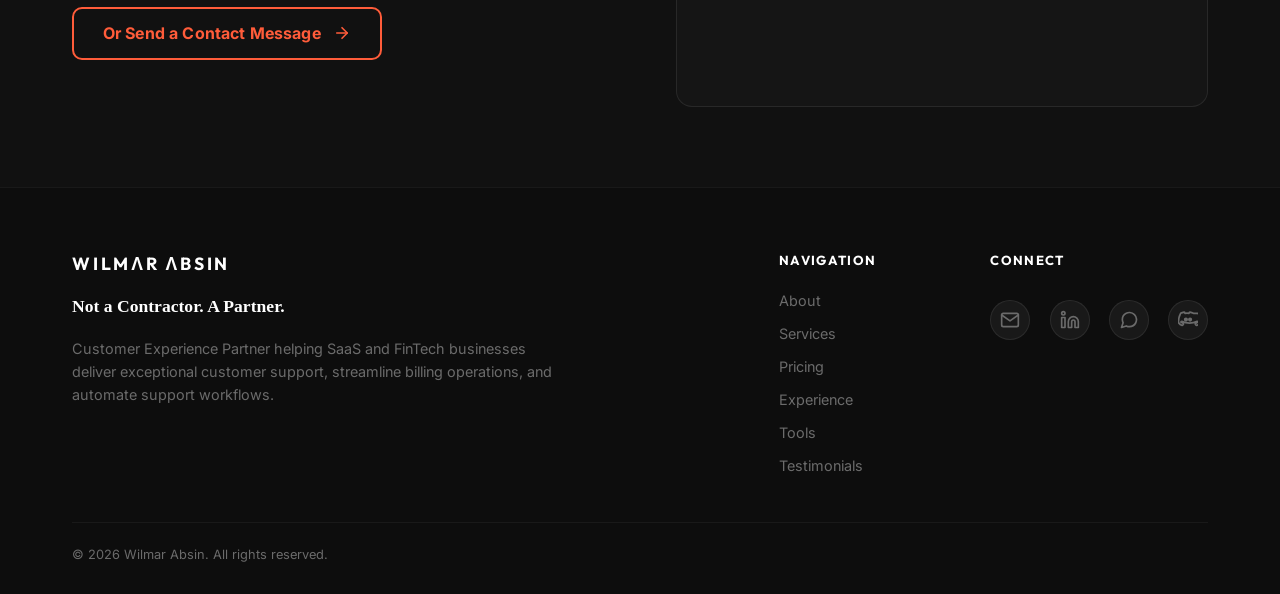
==== commit 77263851: "Update pricing CTAs to contact modal, add Calendly widget, update testimonial headshots and brand lo" ====
--- a/index.html
+++ b/index.html
@@ -4,9 +4,21 @@
 <head>
     <meta charset="UTF-8" />
     <meta name="viewport" content="width=device-width, initial-scale=1.0" />
-    <title>Wilmar &mdash; Customer Experience Partner &amp; Remote Operations Specialist</title>
+    <title>Wilmar Absin | Virtual Assistant, Customer Success Specialist &amp; Remote Support Professional</title>
     <meta name="description"
-        content="Premium Customer Experience Partner for fast-growing SaaS platforms, fintech startups, and agencies. 8+ Years Remote Experience." />
+        content="Wilmar Absin is a Remote Professional with 8+ years of experience delivering high-impact customer support, technical support, CRM management, customer onboarding, remote operations, and administrative assistance for fast-growing SaaS, FinTech, and B2B companies." />
+    <meta name="keywords"
+        content="Virtual Assistant, Executive Virtual Assistant, Customer Success Specialist, Customer Support, Technical Support, Remote Work, Remote Professional, Remote Customer Support, SaaS Support, FinTech Support, CRM Management, Customer Onboarding, Administrative Assistant, Remote Operations, Help Desk, Zendesk, Intercom, Salesforce, HubSpot, Jira, Philippines Virtual Assistant" />
+    <meta name="author" content="Wilmar Absin" />
+    <meta name="robots" content="index, follow" />
+    <meta name="theme-color" content="#ff5a3d" />
+
+    <!-- Open Graph / Social Media Metadata -->
+    <meta property="og:title"
+        content="Wilmar Absin | Virtual Assistant, Customer Success Specialist &amp; Remote Support Professional" />
+    <meta property="og:description"
+        content="8+ years of experience in Customer Success, Technical Support, CRM Management, Remote Operations, and Administrative Assistance for SaaS, FinTech, and B2B companies." />
+    <meta property="og:type" content="website" />
 
 
 
@@ -505,6 +517,7 @@
                 flex-direction: column;
                 align-items: flex-start;
             }
+
             .about-actions .btn-primary,
             .about-actions .btn-secondary {
                 width: 100%;
@@ -920,19 +933,9 @@
 
 
 
-        /* Ambient Glow behind portrait */
+        /* Ambient Glow behind portrait (disabled background glow) */
         .about-image-glow {
-            position: absolute;
-            width: 450px;
-            height: 450px;
-            background: radial-gradient(circle, rgba(255, 92, 58, 0.08) 0%, transparent 70%);
-            border-radius: 50%;
-            top: 50%;
-            left: 50%;
-            transform: translate(-50%, -50%);
-            z-index: 1;
-            pointer-events: none;
-            filter: blur(40px);
+            display: none;
         }
 
         .about-image-frame {
@@ -1317,13 +1320,13 @@
             align-items: center;
             gap: 0.65rem;
             background: transparent;
-            color: rgba(255,255,255,0.75);
+            color: rgba(255, 255, 255, 0.75);
             font-family: var(--font-body);
             font-size: 0.95rem;
             font-weight: 700;
             padding: 0.9rem 1.75rem;
             border-radius: 10px;
-            border: 2px solid rgba(255,255,255,0.3);
+            border: 2px solid rgba(255, 255, 255, 0.3);
             transition: background 0.25s ease, color 0.25s ease, border-color 0.25s ease, transform 0.25s ease;
             text-decoration: none;
             letter-spacing: 0.01em;
@@ -1331,9 +1334,9 @@
         }
 
         .services-btn-secondary:hover {
-            background: rgba(255,255,255,0.1);
+            background: rgba(255, 255, 255, 0.1);
             color: #FFFFFF;
-            border-color: rgba(255,255,255,0.6);
+            border-color: rgba(255, 255, 255, 0.6);
             transform: translateY(-2px);
         }
 
@@ -1521,7 +1524,7 @@
             display: grid;
             grid-template-columns: 1fr 1fr;
             gap: 2rem;
-            margin-bottom: 4rem;
+            margin-bottom: 1.25rem;
         }
 
         .pricing-card {
@@ -1847,13 +1850,13 @@
         .pricing-trust-bar {
             background: var(--white);
             border: 1px solid rgba(26, 26, 26, 0.08);
-            border-radius: 16px;
-            padding: 1.75rem 2rem;
-            margin-top: 3.5rem;
+            border-radius: 14px;
+            padding: 1.15rem 1.75rem;
+            margin-top: 0;
             display: flex;
             align-items: center;
             justify-content: space-between;
-            gap: 1.5rem;
+            gap: 1.25rem;
             box-shadow: 0 10px 30px rgba(0, 0, 0, 0.02);
             transition: transform 0.3s ease, box-shadow 0.3s ease;
             width: 100%;
@@ -1867,8 +1870,9 @@
         .pricing-trust-item {
             display: flex;
             align-items: center;
-            gap: 1rem;
+            gap: 0.75rem;
             flex: 1;
+            min-width: 0;
         }
 
         .pricing-trust-icon {
@@ -1876,8 +1880,8 @@
             align-items: center;
             justify-content: center;
             flex-shrink: 0;
-            width: 44px;
-            height: 44px;
+            width: 38px;
+            height: 38px;
             border-radius: 50%;
             background: rgba(255, 92, 58, 0.08);
             color: var(--accent);
@@ -1885,52 +1889,50 @@
         }
 
         .pricing-trust-icon svg {
-            width: 20px;
-            height: 20px;
+            width: 18px;
+            height: 18px;
             stroke: var(--accent);
         }
 
         .pricing-trust-text {
             display: flex;
             flex-direction: column;
-            gap: 0.2rem;
+            gap: 0.15rem;
             text-align: left;
+            min-width: 0;
         }
 
         .pricing-trust-heading {
             font-family: var(--font-head);
-            font-size: 0.95rem;
+            font-size: 0.88rem;
             font-weight: 700;
             color: var(--charcoal);
-            line-height: 1.25;
+            line-height: 1.2;
+            white-space: nowrap;
         }
 
         .pricing-trust-desc {
             font-family: var(--font-body);
-            font-size: 0.8rem;
+            font-size: 0.76rem;
             font-weight: 500;
             color: var(--mid-gray);
-            line-height: 1.35;
+            line-height: 1.3;
         }
 
         .pricing-trust-divider {
-            width: 1px;
-            height: 40px;
-            background: rgba(26, 26, 26, 0.08);
-            flex-shrink: 0;
+            display: none;
         }
 
         @media (max-width: 991px) {
             .pricing-trust-bar {
                 flex-direction: column;
                 align-items: flex-start;
-                gap: 1.5rem;
-                padding: 1.5rem;
+                gap: 1rem;
+                padding: 1.25rem;
             }
 
             .pricing-trust-divider {
-                width: 100%;
-                height: 1px;
+                display: none;
             }
         }
 
@@ -2341,18 +2343,9 @@
             overflow: hidden;
         }
 
-        /* Ambient coral glow behind CTA text */
+        /* Ambient coral glow behind CTA text (disabled background glow) */
         #cta-footer::before {
-            content: "";
-            position: absolute;
-            width: 800px;
-            height: 400px;
-            border-radius: 50%;
-            background: radial-gradient(ellipse, rgba(255, 92, 58, 0.08) 0%, transparent 70%);
-            top: 50%;
-            left: 50%;
-            transform: translate(-50%, -50%);
-            pointer-events: none;
+            display: none;
         }
 
         .cta-inner {
@@ -2589,14 +2582,14 @@
             width: 100%;
             cursor: pointer;
             transition: background 0.25s ease, border-color 0.25s ease, transform 0.25s ease, box-shadow 0.25s ease;
-            box-shadow: 0 4px 16px rgba(255, 92, 58, 0.22);
+            box-shadow: none;
         }
 
         .form-submit-btn:hover {
             background: var(--accent-dark);
             border-color: var(--accent-dark);
             transform: translateY(-2px);
-            box-shadow: 0 8px 24px rgba(255, 92, 58, 0.3);
+            box-shadow: none;
         }
 
         .contact-strip {
@@ -3200,6 +3193,8 @@
             font-size: 0.85rem;
             color: #FFFFFF;
             flex-shrink: 0;
+            object-fit: cover;
+            border: 2px solid var(--accent);
             transition: background-color 0.6s ease;
         }
 
@@ -3837,51 +3832,61 @@
                     <div class="trust-bar-logos-track">
                         <!-- Slide 1 -->
                         <div class="trust-bar-logos-slide">
-                            <img src="https://cdn.jsdelivr.net/gh/gilbarbara/logos@master/logos/intercom.svg"
-                                alt="Intercom" class="trust-logo-img">
-                            <img src="https://cdn.jsdelivr.net/gh/gilbarbara/logos@master/logos/zendesk.svg"
-                                alt="Zendesk" class="trust-logo-img">
-                            <img src="https://cdn.jsdelivr.net/gh/gilbarbara/logos@master/logos/slack.svg"
-                                alt="Slack" class="trust-logo-img">
-                            <img src="https://cdn.jsdelivr.net/gh/gilbarbara/logos@master/logos/google-workspace.svg"
-                                alt="Google Workspace" class="trust-logo-img">
-                            <img src="https://cdn.jsdelivr.net/gh/gilbarbara/logos@master/logos/notion.svg"
-                                alt="Notion" class="trust-logo-img">
-                            <img src="https://cdn.jsdelivr.net/gh/gilbarbara/logos@master/logos/asana.svg"
-                                alt="Asana" class="trust-logo-img">
-                            <img src="https://cdn.jsdelivr.net/gh/gilbarbara/logos@master/logos/zoom.svg"
-                                alt="Zoom" class="trust-logo-img">
-                            <img src="https://cdn.jsdelivr.net/gh/gilbarbara/logos@master/logos/hubspot.svg"
-                                alt="HubSpot" class="trust-logo-img">
-                            <img src="https://cdn.jsdelivr.net/gh/gilbarbara/logos@master/logos/stripe.svg"
-                                alt="Stripe" class="trust-logo-img">
                             <img src="https://upload.wikimedia.org/wikipedia/commons/1/10/Global_Payments_Inc._logo.svg"
                                 alt="Global Payments" class="trust-logo-img">
                             <img src="https://upload.wikimedia.org/wikipedia/commons/6/6a/DoorDash_Logo.svg"
                                 alt="DoorDash" class="trust-logo-img">
+                            <svg class="trust-logo-img" viewBox="0 0 110 34" height="26" fill="none"
+                                xmlns="http://www.w3.org/2000/svg" role="img" aria-label="TSYS">
+                                <text x="2" y="27" font-family="'Outfit', 'Inter', sans-serif" font-weight="900"
+                                    font-size="28" fill="currentColor" letter-spacing="-1px">T</text>
+                                <line x1="22" y1="4" x2="22" y2="30" stroke="currentColor" stroke-width="2" />
+                                <text x="26" y="27" font-family="'Outfit', 'Inter', sans-serif" font-weight="900"
+                                    font-size="28" fill="currentColor" letter-spacing="-1px">SYS</text>
+                                <line x1="90" y1="4" x2="90" y2="30" stroke="currentColor" stroke-width="2" />
+                                <circle cx="97" cy="9" r="3.5" stroke="currentColor" stroke-width="0.8" />
+                                <text x="95.5" y="10.8" font-family="sans-serif" font-weight="700" font-size="4.5"
+                                    fill="currentColor">R</text>
+                            </svg>
+                            <svg class="trust-logo-img" viewBox="0 0 155 36" height="28" fill="none"
+                                xmlns="http://www.w3.org/2000/svg" role="img" aria-label="Simple.biz">
+                                <text x="2" y="26" font-family="'Outfit', 'Inter', sans-serif" font-weight="800"
+                                    font-size="24" fill="currentColor" letter-spacing="-0.5px">Simple</text>
+                                <circle cx="21.5" cy="8" r="3.2" fill="#ff7538" />
+                                <rect x="86" y="5" width="62" height="25" rx="8" fill="#ff7538" />
+                                <circle cx="95" cy="19.5" r="2.8" fill="#ffffff" />
+                                <text x="101" y="22.5" font-family="'Outfit', 'Inter', sans-serif" font-weight="700"
+                                    font-style="italic" font-size="16.5" fill="#ffffff">biz</text>
+                            </svg>
                         </div>
                         <!-- Slide 2 (Duplicate for Infinite Loop) -->
                         <div class="trust-bar-logos-slide" aria-hidden="true">
-                            <img src="https://cdn.jsdelivr.net/gh/gilbarbara/logos@master/logos/intercom.svg"
-                                alt="Intercom" class="trust-logo-img">
-                            <img src="https://cdn.jsdelivr.net/gh/gilbarbara/logos@master/logos/zendesk.svg"
-                                alt="Zendesk" class="trust-logo-img">
-                            <img src="https://cdn.jsdelivr.net/gh/gilbarbara/logos@master/logos/slack.svg"
-                                alt="Slack" class="trust-logo-img">
-                            <img src="https://cdn.jsdelivr.net/gh/gilbarbara/logos@master/logos/google-workspace.svg"
-                                alt="Google Workspace" class="trust-logo-img">
-                            <img src="https://cdn.jsdelivr.net/gh/gilbarbara/logos@master/logos/notion.svg"
-                                alt="Notion" class="trust-logo-img">
-                            <img src="https://cdn.jsdelivr.net/gh/gilbarbara/logos@master/logos/asana.svg"
-                                alt="Asana" class="trust-logo-img">
-                            <img src="https://cdn.jsdelivr.net/gh/gilbarbara/logos@master/logos/zoom.svg"
-                                alt="Zoom" class="trust-logo-img">
-                            <img src="https://cdn.jsdelivr.net/gh/gilbarbara/logos@master/logos/hubspot.svg"
-                                alt="HubSpot" class="trust-logo-img">
-                            <img src="https://cdn.jsdelivr.net/gh/gilbarbara/logos@master/logos/stripe.svg"
-                                alt="Stripe" class="trust-logo-img">
                             <img src="https://upload.wikimedia.org/wikipedia/commons/1/10/Global_Payments_Inc._logo.svg"
                                 alt="Global Payments" class="trust-logo-img">
+                            <img src="https://upload.wikimedia.org/wikipedia/commons/6/6a/DoorDash_Logo.svg"
+                                alt="DoorDash" class="trust-logo-img">
+                            <svg class="trust-logo-img" viewBox="0 0 110 34" height="26" fill="none"
+                                xmlns="http://www.w3.org/2000/svg" role="img" aria-label="TSYS">
+                                <text x="2" y="27" font-family="'Outfit', 'Inter', sans-serif" font-weight="900"
+                                    font-size="28" fill="currentColor" letter-spacing="-1px">T</text>
+                                <line x1="22" y1="4" x2="22" y2="30" stroke="currentColor" stroke-width="2" />
+                                <text x="26" y="27" font-family="'Outfit', 'Inter', sans-serif" font-weight="900"
+                                    font-size="28" fill="currentColor" letter-spacing="-1px">SYS</text>
+                                <line x1="90" y1="4" x2="90" y2="30" stroke="currentColor" stroke-width="2" />
+                                <circle cx="97" cy="9" r="3.5" stroke="currentColor" stroke-width="0.8" />
+                                <text x="95.5" y="10.8" font-family="sans-serif" font-weight="700" font-size="4.5"
+                                    fill="currentColor">R</text>
+                            </svg>
+                            <svg class="trust-logo-img" viewBox="0 0 155 36" height="28" fill="none"
+                                xmlns="http://www.w3.org/2000/svg" role="img" aria-label="Simple.biz">
+                                <text x="2" y="26" font-family="'Outfit', 'Inter', sans-serif" font-weight="800"
+                                    font-size="24" fill="currentColor" letter-spacing="-0.5px">Simple</text>
+                                <circle cx="21.5" cy="8" r="3.2" fill="#ff7538" />
+                                <rect x="86" y="5" width="62" height="25" rx="8" fill="#ff7538" />
+                                <circle cx="95" cy="19.5" r="2.8" fill="#ffffff" />
+                                <text x="101" y="22.5" font-family="'Outfit', 'Inter', sans-serif" font-weight="700"
+                                    font-style="italic" font-size="16.5" fill="#ffffff">biz</text>
+                            </svg>
                         </div>
                     </div>
                 </div>
@@ -4256,7 +4261,7 @@
 
                     <div class="pricing-cta">
                         <a href="javascript:void(0)" class="pricing-cta-btn outline"
-                            data-hiring-trigger="Part-Time Support">
+                            data-hiring-trigger="Part-Time Support (20 hrs/week)">
                             Hire Me Part-Time
                             <svg viewBox="0 0 24 24" fill="none" stroke="currentColor" stroke-linecap="round"
                                 stroke-linejoin="round">
@@ -4409,7 +4414,7 @@
 
                     <div class="pricing-cta">
                         <a href="javascript:void(0)" class="pricing-cta-btn solid"
-                            data-hiring-trigger="Full-Time Partnership">
+                            data-hiring-trigger="Full-Time Partnership (40 hrs/week)">
                             Hire Me Full-Time
                             <svg viewBox="0 0 24 24" fill="none" stroke="currentColor" stroke-linecap="round"
                                 stroke-linejoin="round">
@@ -4444,9 +4449,12 @@
             <div class="pricing-trust-bar reveal reveal-delay-3">
                 <div class="pricing-trust-item">
                     <div class="pricing-trust-icon">
-                        <svg width="22" height="22" viewBox="0 0 24 24" fill="none" stroke="currentColor" stroke-width="2" stroke-linecap="round" stroke-linejoin="round">
-                            <circle cx="12" cy="8" r="6"></circle>
-                            <path d="M15.477 12.89 17 22l-5-3-5 3 1.523-9.11"></path>
+                        <svg width="20" height="20" viewBox="0 0 24 24" fill="none" stroke="currentColor"
+                            stroke-width="2" stroke-linecap="round" stroke-linejoin="round">
+                            <path d="M12 22s8-4 8-10V5l-8-3-8 3v7c0 6 8 10 8 10z"></path>
+                            <polygon
+                                points="12 8 13.39 10.82 16.5 11.27 14.25 13.46 14.78 16.55 12 15.09 9.22 16.55 9.75 13.46 7.5 11.27 10.61 10.82 12 8">
+                            </polygon>
                         </svg>
                     </div>
                     <div class="pricing-trust-text">
@@ -4455,13 +4463,13 @@
                     </div>
                 </div>
 
-                <div class="pricing-trust-divider"></div>
-
                 <div class="pricing-trust-item">
                     <div class="pricing-trust-icon">
-                        <svg width="22" height="22" viewBox="0 0 24 24" fill="none" stroke="currentColor" stroke-width="2" stroke-linecap="round" stroke-linejoin="round">
-                            <path d="M12 22s8-4 8-10V5l-8-3-8 3v7c0 6 8 10 8 10z"></path>
-                            <polyline points="9 12 11 14 15 10"></polyline>
+                        <svg width="20" height="20" viewBox="0 0 24 24" fill="none" stroke="currentColor"
+                            stroke-width="2" stroke-linecap="round" stroke-linejoin="round">
+                            <path d="M14 2H6a2 2 0 0 0-2 2v16a2 2 0 0 0 2 2h12a2 2 0 0 0 2-2V8z"></path>
+                            <polyline points="14 2 14 8 20 8"></polyline>
+                            <path d="M9 15l2 2 4-4"></path>
                         </svg>
                     </div>
                     <div class="pricing-trust-text">
@@ -4470,14 +4478,14 @@
                     </div>
                 </div>
 
-                <div class="pricing-trust-divider"></div>
-
                 <div class="pricing-trust-item">
                     <div class="pricing-trust-icon">
-                        <svg width="22" height="22" viewBox="0 0 24 24" fill="none" stroke="currentColor" stroke-width="2" stroke-linecap="round" stroke-linejoin="round">
-                            <circle cx="12" cy="12" r="10"></circle>
-                            <line x1="2" y1="12" x2="22" y2="12"></line>
-                            <path d="M12 2a15.3 15.3 0 0 1 4 10 15.3 15.3 0 0 1-4 10 15.3 15.3 0 0 1-4-10 15.3 15.3 0 0 1 4-10z"></path>
+                        <svg width="20" height="20" viewBox="0 0 24 24" fill="none" stroke="currentColor"
+                            stroke-width="2" stroke-linecap="round" stroke-linejoin="round">
+                            <path d="M3 18v-6a9 9 0 0 1 18 0v6"></path>
+                            <path
+                                d="M21 19a2 2 0 0 1-2 2h-1a2 2 0 0 1-2-2v-3a2 2 0 0 1 2-2h3zM3 19a2 2 0 0 0 2 2h1a2 2 0 0 0 2-2v-3a2 2 0 0 0-2-2H3z">
+                            </path>
                         </svg>
                     </div>
                     <div class="pricing-trust-text">
@@ -4486,14 +4494,14 @@
                     </div>
                 </div>
 
-                <div class="pricing-trust-divider"></div>
-
                 <div class="pricing-trust-item">
                     <div class="pricing-trust-icon">
-                        <svg width="22" height="22" viewBox="0 0 24 24" fill="none" stroke="currentColor" stroke-width="2" stroke-linecap="round" stroke-linejoin="round">
-                            <line x1="19" y1="5" x2="5" y2="19"></line>
-                            <circle cx="6.5" cy="6.5" r="2.5"></circle>
-                            <circle cx="17.5" cy="17.5" r="2.5"></circle>
+                        <svg width="20" height="20" viewBox="0 0 24 24" fill="none" stroke="currentColor"
+                            stroke-width="2" stroke-linecap="round" stroke-linejoin="round">
+                            <circle cx="8" cy="8" r="6"></circle>
+                            <path d="M18.09 10.37A6 6 0 1 1 10.34 18"></path>
+                            <line x1="8" y1="5" x2="8" y2="11"></line>
+                            <line x1="6" y1="8" x2="10" y2="8"></line>
                         </svg>
                     </div>
                     <div class="pricing-trust-text">
@@ -4562,12 +4570,14 @@
                                             <li>Delivered customer support via email, live chat, phone, and community
                                                 channels,
                                                 ensuring timely issue resolution and high customer satisfaction.</li>
-                                            <li>Onboarded new customers, conducted product demos, and provided training on
+                                            <li>Onboarded new customers, conducted product demos, and provided training
+                                                on
                                                 CRM
                                                 features and best practices.</li>
                                             <li>Troubleshot platform, integration, and payment terminal issues while
                                                 handling
-                                                merchant inquiries, disputes, chargebacks, and settlement investigations.
+                                                merchant inquiries, disputes, chargebacks, and settlement
+                                                investigations.
                                             </li>
                                             <li>Managed and prioritized support tickets in Jira, maintaining accurate
                                                 documentation and updating knowledge base articles.</li>
@@ -4610,7 +4620,8 @@
                                     <div class="exp-responsibilities-box">
                                         <p class="exp-responsibilities-label">Key Responsibilities</p>
                                         <ul class="exp-list">
-                                            <li>Conducted outbound prospecting and cold calling to generate qualified leads
+                                            <li>Conducted outbound prospecting and cold calling to generate qualified
+                                                leads
                                                 for
                                                 website design, development, and maintenance services.</li>
                                             <li>Scheduled discovery calls and sales appointments for the business
@@ -4618,7 +4629,8 @@
                                                 team, maintaining a consistent pipeline of qualified leads.</li>
                                             <li>Maintained prospect lists using CRM systems, ensuring accurate contact
                                                 information and activity tracking.</li>
-                                            <li>Represented the company's website design, development, and digital marketing
+                                            <li>Represented the company's website design, development, and digital
+                                                marketing
                                                 services with professionalism, building strong first impressions with
                                                 prospective clients.</li>
                                             <li>Met and exceeded daily and weekly KPIs, including outbound calls,
@@ -4666,7 +4678,8 @@
                                                 payment terminal and POS-related issues.</li>
                                             <li>Diagnosed and troubleshot payment processing, connectivity, and hardware
                                                 concerns to minimize business downtime.</li>
-                                            <li>Delivered accurate, customer-focused solutions while consistently meeting
+                                            <li>Delivered accurate, customer-focused solutions while consistently
+                                                meeting
                                                 SLAs
                                                 and quality standards.</li>
                                             <li>Documented technical issues and resolutions to contribute to internal
@@ -4715,13 +4728,16 @@
                                             <li>Assisted customers through phone, email, chat, and ticketing systems,
                                                 delivering
                                                 prompt and professional support.</li>
-                                            <li>Processed payment-related requests, account updates, card activations, and
+                                            <li>Processed payment-related requests, account updates, card activations,
+                                                and
                                                 billing inquiries with accuracy.</li>
                                             <li>Maintained detailed customer records and ensured compliance with company
                                                 procedures and service standards.</li>
-                                            <li>Handled merchant escalations related to chargebacks, disputes, and payment
+                                            <li>Handled merchant escalations related to chargebacks, disputes, and
+                                                payment
                                                 discrepancies.</li>
-                                            <li>Contributed to team performance goals by consistently achieving high CSAT
+                                            <li>Contributed to team performance goals by consistently achieving high
+                                                CSAT
                                                 and
                                                 quality scores.</li>
                                         </ul>
@@ -4761,7 +4777,8 @@
                                     <div class="exp-responsibilities-box">
                                         <p class="exp-responsibilities-label">Key Responsibilities</p>
                                         <ul class="exp-list">
-                                            <li>Assisted customers, merchants, and Dashers with order, payment, delivery,
+                                            <li>Assisted customers, merchants, and Dashers with order, payment,
+                                                delivery,
                                                 and
                                                 account-related inquiries via phone, chat, and email.</li>
                                             <li>Investigated missing, delayed, or incorrect orders and coordinated with
@@ -4772,7 +4789,8 @@
                                             <li>Troubleshot app, payment, and account access issues, guiding customers
                                                 through
                                                 effective solutions.</li>
-                                            <li>Demonstrated empathy and professionalism when handling escalated customer
+                                            <li>Demonstrated empathy and professionalism when handling escalated
+                                                customer
                                                 concerns, helping retain customer trust and loyalty.</li>
                                         </ul>
                                     </div>
@@ -4789,7 +4807,8 @@
                             <span class="exp-num">06</span>
                             <div class="exp-meta">
                                 <div class="exp-company">Property Specialist</div>
-                                <div class="exp-date">Amaia Land Corp. | Jun 2016 &ndash; Feb 2018 &middot; 1 yr 8 mos</div>
+                                <div class="exp-date">Amaia Land Corp. | Jun 2016 &ndash; Feb 2018 &middot; 1 yr 8 mos
+                                </div>
                             </div>
                             <span class="exp-chevron" aria-hidden="true">
                                 <svg viewBox="0 0 24 24">
@@ -4803,19 +4822,23 @@
                                     <p class="exp-overview">Amaia Land Corp. is a subsidiary of Ayala Land Inc., one of
                                         the Philippines' leading property developers. Amaia focuses on delivering
                                         affordable residential developments&mdash;townhouses, condominiums, and
-                                        house-and-lot properties&mdash;to middle-income Filipino families nationwide.</p>
+                                        house-and-lot properties&mdash;to middle-income Filipino families nationwide.
+                                    </p>
                                     <div class="exp-responsibilities-box">
                                         <p class="exp-responsibilities-label">Key Responsibilities</p>
                                         <ul class="exp-list">
                                             <li>Generated qualified leads through digital marketing, cold calling, and
                                                 property events.</li>
-                                            <li>Presented residential properties and conducted site viewings for prospective
+                                            <li>Presented residential properties and conducted site viewings for
+                                                prospective
                                                 buyers.</li>
                                             <li>Managed reservations, documentation, credit requirements, and sales
                                                 transactions.</li>
-                                            <li>Guided clients throughout the purchasing process from inquiry to property
+                                            <li>Guided clients throughout the purchasing process from inquiry to
+                                                property
                                                 turnover.</li>
-                                            <li>Achieved monthly sales targets through consultative selling and relationship
+                                            <li>Achieved monthly sales targets through consultative selling and
+                                                relationship
                                                 management.</li>
                                         </ul>
                                     </div>
@@ -4875,7 +4898,10 @@
                 Powered by the Right Tools
             </h2>
             <p class="tools-sub reveal reveal-delay-2">
-                Experienced with the industry-leading tools businesses rely on for customer success, technical support, operations, CRM management, and team collaboration. From help desk platforms and live chat to automation, project management, and payment systems, I leverage the right technology to deliver efficient support, streamline workflows, and create exceptional customer experiences.
+                Experienced with the industry-leading tools businesses rely on for customer success, technical support,
+                operations, CRM management, and team collaboration. From help desk platforms and live chat to
+                automation, project management, and payment systems, I leverage the right technology to deliver
+                efficient support, streamline workflows, and create exceptional customer experiences.
             </p>
 
         </div>
@@ -5301,10 +5327,10 @@
                         </p>
                         <span class="testimonial-quote-mark bottom-quote">&rdquo;</span>
                         <div class="testimonial-author-group">
-                            <div class="testimonial-author-avatar avatar-3">BG</div>
+                            <img src="ben-gill.png" alt="Ben Gill" class="testimonial-author-avatar">
                             <div class="testimonial-author-info">
-                                <span class="testimonial-author-name">Ben Gill</span>
-                                <span class="testimonial-author-title">CEO, Savvy Pet</span>
+                                <span class="testimonial-author-name">Ben G.</span>
+                                <span class="testimonial-author-title">Founder & CTO</span>
                             </div>
                         </div>
                     </div>
@@ -5320,10 +5346,10 @@
                         </p>
                         <span class="testimonial-quote-mark bottom-quote">&rdquo;</span>
                         <div class="testimonial-author-group">
-                            <div class="testimonial-author-avatar avatar-1">LK</div>
+                            <img src="louise-knoyle.png" alt="Louise Knoyle" class="testimonial-author-avatar">
                             <div class="testimonial-author-info">
-                                <span class="testimonial-author-name">Louise Knoyle</span>
-                                <span class="testimonial-author-title">Senior Accounts Manager</span>
+                                <span class="testimonial-author-name">Louise K.</span>
+                                <span class="testimonial-author-title">Accounts Manager</span>
                             </div>
                         </div>
                     </div>
@@ -5339,10 +5365,10 @@
                         </p>
                         <span class="testimonial-quote-mark bottom-quote">&rdquo;</span>
                         <div class="testimonial-author-group">
-                            <div class="testimonial-author-avatar avatar-2">HG</div>
+                            <img src="helen-gascon.png" alt="Helen Gascon" class="testimonial-author-avatar">
                             <div class="testimonial-author-info">
-                                <span class="testimonial-author-name">Helen Gascon</span>
-                                <span class="testimonial-author-title">Business Development Manager</span>
+                                <span class="testimonial-author-name">Helen G.</span>
+                                <span class="testimonial-author-title">Sales Director</span>
                             </div>
                         </div>
                     </div>
@@ -5357,10 +5383,10 @@
                         </p>
                         <span class="testimonial-quote-mark bottom-quote">&rdquo;</span>
                         <div class="testimonial-author-group">
-                            <div class="testimonial-author-avatar avatar-3">SH</div>
+                            <img src="simon-hall.jpg" alt="Simon Hall" class="testimonial-author-avatar">
                             <div class="testimonial-author-info">
-                                <span class="testimonial-author-name">Simon Hall</span>
-                                <span class="testimonial-author-title">Director of Innovation</span>
+                                <span class="testimonial-author-name">Simon H.</span>
+                                <span class="testimonial-author-title">Entrepreneur</span>
                             </div>
                         </div>
                     </div>
@@ -5375,10 +5401,10 @@
                         </p>
                         <span class="testimonial-quote-mark bottom-quote">&rdquo;</span>
                         <div class="testimonial-author-group">
-                            <div class="testimonial-author-avatar avatar-1">BG</div>
+                            <img src="ben-gill.png" alt="Ben Gill" class="testimonial-author-avatar">
                             <div class="testimonial-author-info">
-                                <span class="testimonial-author-name">Ben Gill</span>
-                                <span class="testimonial-author-title">CEO, Savvy Pet</span>
+                                <span class="testimonial-author-name">Ben G.</span>
+                                <span class="testimonial-author-title">Founder & CTO</span>
                             </div>
                         </div>
                     </div>
@@ -5394,10 +5420,10 @@
                         </p>
                         <span class="testimonial-quote-mark bottom-quote">&rdquo;</span>
                         <div class="testimonial-author-group">
-                            <div class="testimonial-author-avatar avatar-1">LK</div>
+                            <img src="louise-knoyle.png" alt="Louise Knoyle" class="testimonial-author-avatar">
                             <div class="testimonial-author-info">
-                                <span class="testimonial-author-name">Louise Knoyle</span>
-                                <span class="testimonial-author-title">Senior Accounts Manager</span>
+                                <span class="testimonial-author-name">Louise K.</span>
+                                <span class="testimonial-author-title">Accounts Manager</span>
                             </div>
                         </div>
                     </div>
@@ -5424,9 +5450,9 @@
                     <p class="cta-footer-sub reveal reveal-delay-2">
                         I get it&mdash;when you're ready to talk, you don't want to wait days for an email reply.
                         Whether you need customer support, CRM management, or administrative assistance, I'd love to
-                        learn more about your business. Send me a message, and I'll personally get back to you <strong
-                            style="color: var(--accent);">within 24 hours</strong>. No agencies, no chatbots&mdash;just
-                        direct communication, honest advice, and reliable support from start to finish.
+                        learn more about your business. Schedule a call directly below or send me a message, and I'll
+                        personally get back to you <strong style="color: var(--accent);">within 24 hours</strong>. No agencies,
+                        no chatbots&mdash;just direct communication, honest advice, and reliable support from start to finish.
                     </p>
 
                     <ul class="cta-bullets reveal reveal-delay-2">
@@ -5459,76 +5485,23 @@
                         </li>
                     </ul>
 
-                    <p class="cta-direct-text reveal reveal-delay-3">
-                        Ready to get started? Let's start the conversation.
-                    </p>
+                    <div style="margin-top: 2.2rem;" class="reveal reveal-delay-3">
+                        <a href="javascript:void(0)" class="pricing-cta-btn outline" data-hiring-trigger="Exploring Options" style="display: inline-flex; align-items: center; gap: 0.75rem; padding: 0.9rem 1.8rem; font-size: 1rem; border-radius: 10px; font-weight: 700;">
+                            Or Send a Contact Message
+                            <svg viewBox="0 0 24 24" fill="none" stroke="currentColor" stroke-linecap="round" stroke-linejoin="round" style="width: 18px; height: 18px;">
+                                <line x1="5" y1="12" x2="19" y2="12"></line>
+                                <polyline points="12 5 19 12 12 19"></polyline>
+                            </svg>
+                        </a>
+                    </div>
                 </div>
 
-                <!-- Right Column: Contact Form -->
-                <div class="cta-form-container reveal reveal-delay-3">
-                    <p class="cta-eyebrow reveal" style="margin-bottom: 1.4rem;">Let's Start the Conversation</p>
-                    <form class="contact-form" id="portfolio-contact-form"
-                        action="https://formsubmit.co/wilmarabsin.works@gmail.com" method="POST">
-                        <p class="form-intro-text">
-                            Tell me about your business and support needs. I'll get back to you within one business day
-                            to discuss how I can help.
-                        </p>
-                        <div class="form-group">
-                            <input type="text" name="name" placeholder="Name" required class="form-input">
-                        </div>
-                        <div class="form-group">
-                            <span class="input-icon">
-                                <svg viewBox="0 0 24 24" fill="none" stroke="currentColor" stroke-width="2"
-                                    stroke-linecap="round" stroke-linejoin="round">
-                                    <path
-                                        d="M4 4h16c1.1 0 2 .9 2 2v12c0 1.1-.9 2-2 2H4c-1.1 0-2-.9-2-2V6c0-1.1.9-2 2-2z" />
-                                    <polyline points="22,6 12,13 2,6" />
-                                </svg>
-                            </span>
-                            <input type="email" name="email" placeholder="Company Email" required
-                                class="form-input has-icon">
-                        </div>
-                        <div class="form-group">
-                            <span class="input-icon">
-                                <svg viewBox="0 0 24 24" fill="none" stroke="currentColor" stroke-width="2"
-                                    stroke-linecap="round" stroke-linejoin="round">
-                                    <path
-                                        d="M22 16.92v3a2 2 0 0 1-2.18 2 19.79 19.79 0 0 1-8.63-3.07 19.5 19.5 0 0 1-6-6 19.79 19.79 0 0 1-3.07-8.67A2 2 0 0 1 4.11 2h3a2 2 0 0 1 2 1.72 12.84 12.84 0 0 0 .7 2.81 2 2 0 0 1-.45 2.11L8.09 9.91a16 16 0 0 0 6 6l1.27-1.27a2 2 0 0 1 2.11-.45 12.84 12.84 0 0 0 2.81.7A2 2 0 0 1 22 16.92z" />
-                                </svg>
-                            </span>
-                            <input type="tel" name="phone" placeholder="Phone Number" class="form-input has-icon">
-                        </div>
-                        <div class="form-group">
-                            <input type="text" name="company" placeholder="Company" required class="form-input">
-                        </div>
-
-
-                        <div class="form-group">
-                            <select name="describe-you" required class="form-input">
-                                <option value="" disabled selected hidden>What best describes you?</option>
-                                <option value="Founder / Executive">Founder / Executive</option>
-                                <option value="Operations Lead">Operations Lead</option>
-                                <option value="Customer Success Lead">Customer Success Lead</option>
-                                <option value="Product Manager">Product Manager</option>
-                                <option value="Other">Other</option>
-                            </select>
-                        </div>
-                        <div class="form-group">
-                            <select name="hear-about-us" required class="form-input">
-                                <option value="" disabled selected hidden>How did you first hear about us?</option>
-                                <option value="Google Search">Google Search</option>
-                                <option value="LinkedIn">LinkedIn</option>
-                                <option value="Twitter / X">Twitter / X</option>
-                                <option value="Referral">Referral</option>
-                                <option value="Other">Other</option>
-                            </select>
-                        </div>
-                        <div class="form-group">
-                            <textarea name="message" placeholder="Briefly tell me about your project or inquiry."
-                                rows="5" required class="form-input"></textarea>
-                        </div>
-                        <button type="submit" class="form-submit-btn">Submit</button>
-                    </form>
+                <!-- Right Column: Calendly Inline Widget -->
+                <div class="cta-calendly-container reveal reveal-delay-3" style="background: rgba(255, 255, 255, 0.02); border: 1px solid rgba(255, 255, 255, 0.08); border-radius: 16px; overflow: hidden;">
+                    <!-- Calendly inline widget begin -->
+                    <div class="calendly-inline-widget" data-url="https://calendly.com/iamwilmarabsin" style="min-width:320px;height:700px;"></div>
+                    <script type="text/javascript" src="https://assets.calendly.com/assets/external/widget.js" async></script>
+                    <!-- Calendly inline widget end -->
                 </div>
 
             </div>
@@ -5916,7 +5889,7 @@
             document.body.classList.remove("modal-open");
         }
 
-        // Open modal from pricing CTA buttons
+        // Open modal from pricing CTA buttons & contact buttons
         document.querySelectorAll("[data-hiring-trigger]").forEach(btn => {
             btn.addEventListener("click", function () {
                 openModal(this.getAttribute("data-hiring-trigger"));
@@ -5998,28 +5971,21 @@
             <button type="button" class="modal-close-btn" aria-label="Close modal">&times;</button>
 
             <!-- Hiring type badge (updated dynamically) -->
-            <div class="modal-hiring-badge" id="modal-hiring-badge">Part-Time Support</div>
+            <div class="modal-hiring-badge" id="modal-hiring-badge">Full-Time Partnership (40 hrs/week)</div>
 
             <h2 id="modal-title" class="modal-head">Let's Get Started</h2>
-            <p class="modal-sub">Tell me about your business — I'll personally reply within 24 hours.</p>
+            <p class="modal-sub">Tell me about your business &mdash; I'll personally reply within 24 hours.</p>
 
             <!-- Form body (hidden on success) -->
             <div class="modal-form-body">
                 <form class="contact-form" id="modal-contact-form"
                     action="https://formsubmit.co/wilmarabsin.works@gmail.com" method="POST">
 
-                    <!-- Hiring Type field -->
+                    <!-- Name -->
                     <div class="form-group">
-                        <label for="modal-hiring-type" class="form-label">Hiring Type</label>
-                        <select name="hiring-type" id="modal-hiring-type" required class="form-input">
-                            <option value="Part-Time Support">Part-Time Support</option>
-                            <option value="Full-Time Partnership">Full-Time Partnership</option>
-                        </select>
-                    </div>
-
-                    <div class="form-group">
-                        <input type="text" name="name" placeholder="Full Name" required class="form-input">
-                    </div>
+                        <input type="text" name="name" placeholder="Name" required class="form-input">
+                    </div>
+                    <!-- Email -->
                     <div class="form-group">
                         <span class="input-icon">
                             <svg viewBox="0 0 24 24" fill="none" stroke="currentColor" stroke-width="2"
@@ -6031,6 +5997,7 @@
                         <input type="email" name="email" placeholder="Company Email" required
                             class="form-input has-icon">
                     </div>
+                    <!-- Phone -->
                     <div class="form-group">
                         <span class="input-icon">
                             <svg viewBox="0 0 24 24" fill="none" stroke="currentColor" stroke-width="2"
@@ -6041,35 +6008,59 @@
                         </span>
                         <input type="tel" name="phone" placeholder="Phone Number" class="form-input has-icon">
                     </div>
+                    <!-- Company -->
                     <div class="form-group">
                         <input type="text" name="company" placeholder="Company" required class="form-input">
                     </div>
 
+                    <!-- Hiring Type -->
+                    <div class="form-group">
+                        <select name="hiring-type" id="modal-hiring-type" required class="form-input">
+                            <option value="" disabled selected hidden>How would you like to work together?</option>
+                            <option value="Full-Time Partnership (40 hrs/week)">Full-Time Partnership (40 hrs/week)</option>
+                            <option value="Part-Time Support (20 hrs/week)">Part-Time Support (20 hrs/week)</option>
+                            <option value="Exploring Options">Exploring Options</option>
+                        </select>
+                    </div>
+
+                    <!-- Describe You -->
                     <div class="form-group">
                         <select name="describe-you" required class="form-input">
                             <option value="" disabled selected hidden>What best describes you?</option>
-                            <option value="Founder / Executive">Founder / Executive</option>
-                            <option value="Operations Lead">Operations Lead</option>
-                            <option value="Customer Success Lead">Customer Success Lead</option>
-                            <option value="Product Manager">Product Manager</option>
+                            <option value="Founder / CEO">Founder / CEO</option>
+                            <option value="Recruitment / HR">Recruitment / HR</option>
+                            <option value="Operations Manager">Operations Manager</option>
+                            <option value="VP of Operations">VP of Operations</option>
+                            <option value="Sales Manager / VP of Sales">Sales Manager / VP of Sales</option>
+                            <option value="Executive Assistant">Executive Assistant</option>
                             <option value="Other">Other</option>
                         </select>
                     </div>
+
+                    <!-- How Did You Hear About Me -->
                     <div class="form-group">
                         <select name="hear-about-us" required class="form-input">
-                            <option value="" disabled selected hidden>How did you first hear about us?</option>
+                            <option value="" disabled selected hidden>How did you hear about me?</option>
                             <option value="Google Search">Google Search</option>
                             <option value="LinkedIn">LinkedIn</option>
-                            <option value="Twitter / X">Twitter / X</option>
+                            <option value="Facebook">Facebook</option>
+                            <option value="Threads">Threads</option>
+                            <option value="X (Twitter)">X (Twitter)</option>
+                            <option value="Word of Mouth">Word of Mouth</option>
                             <option value="Referral">Referral</option>
+                            <option value="Newsletter">Newsletter</option>
+                            <option value="Email Marketing">Email Marketing</option>
                             <option value="Other">Other</option>
                         </select>
                     </div>
+
+                    <!-- Message -->
                     <div class="form-group">
-                        <textarea name="message" placeholder="Briefly tell me about your project or inquiry." rows="4"
-                            required class="form-input"></textarea>
-                    </div>
-                    <button type="submit" class="form-submit-btn">Send Message</button>
+                        <textarea name="message"
+                            placeholder="Share a little about your business, your current support setup, and how I can help."
+                            rows="4" required class="form-input"></textarea>
+                    </div>
+                    <button type="submit" class="form-submit-btn">Submit</button>
                 </form>
             </div>
 
